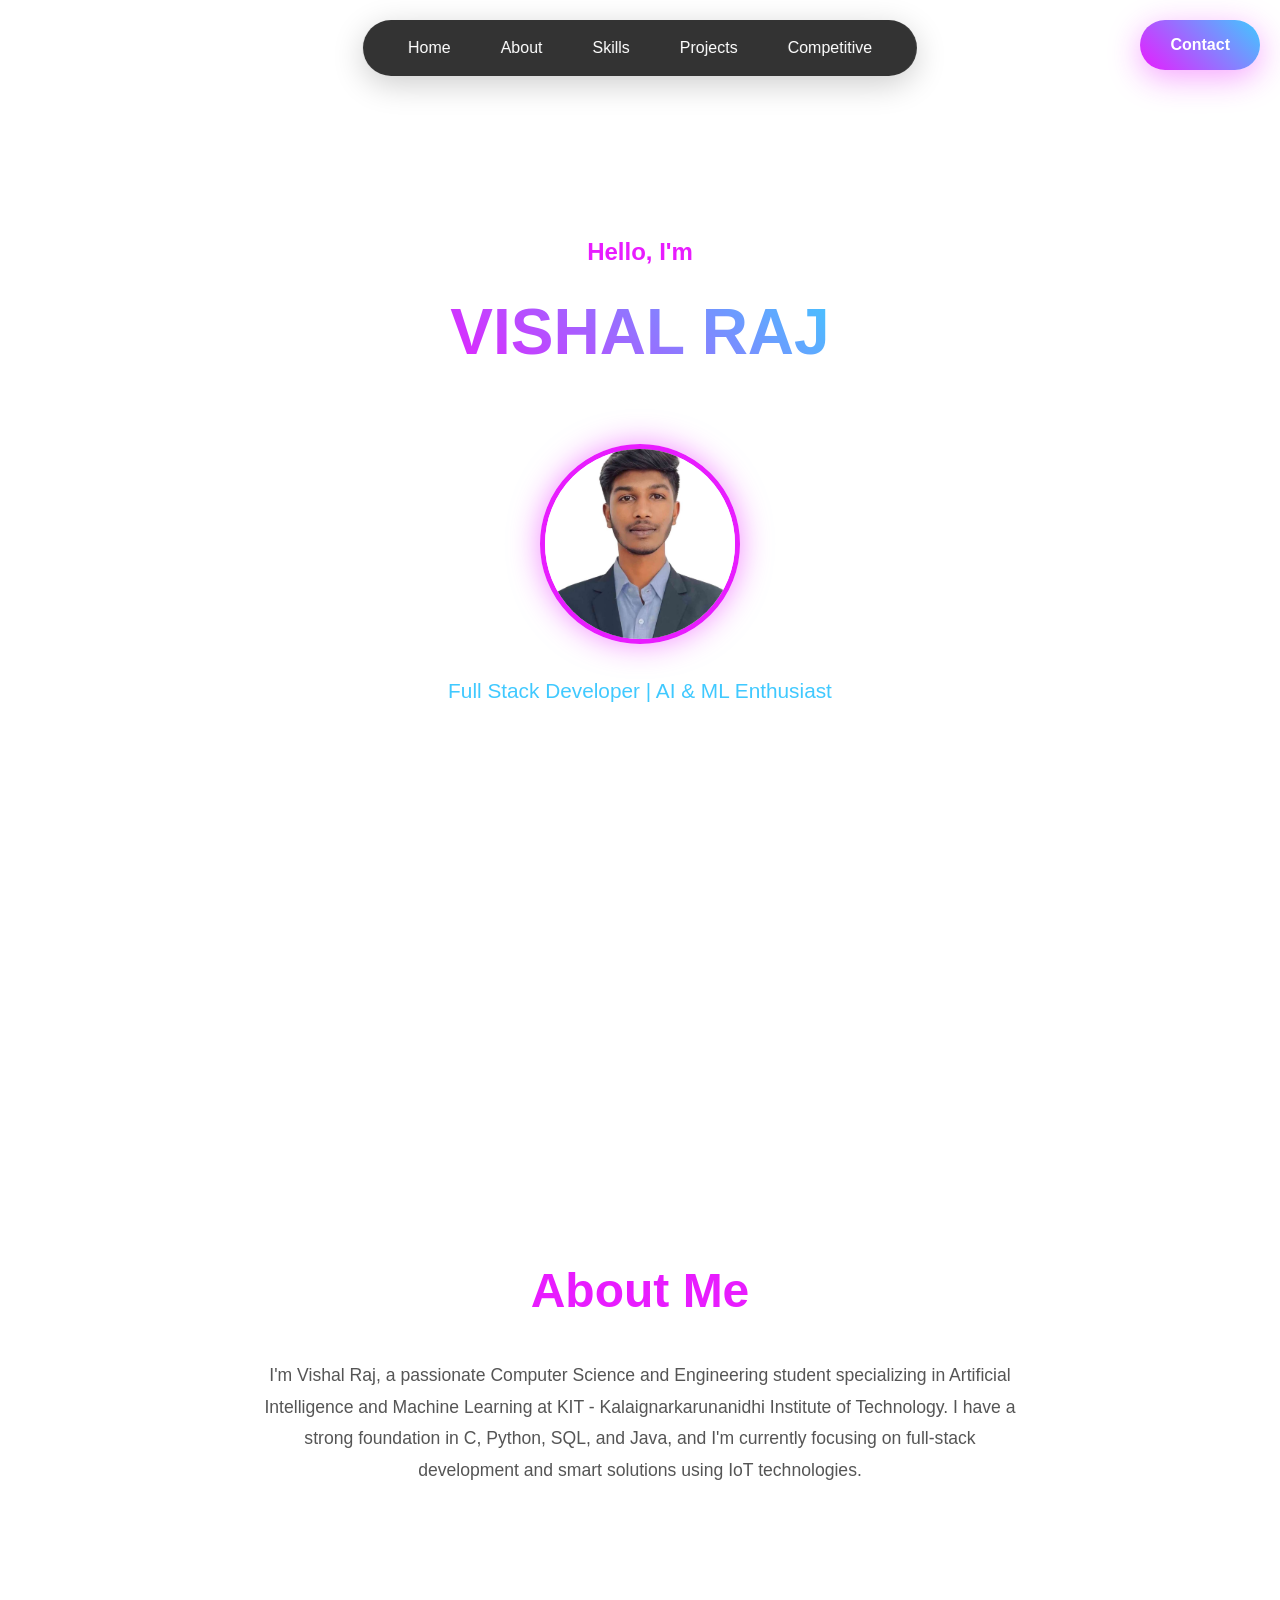
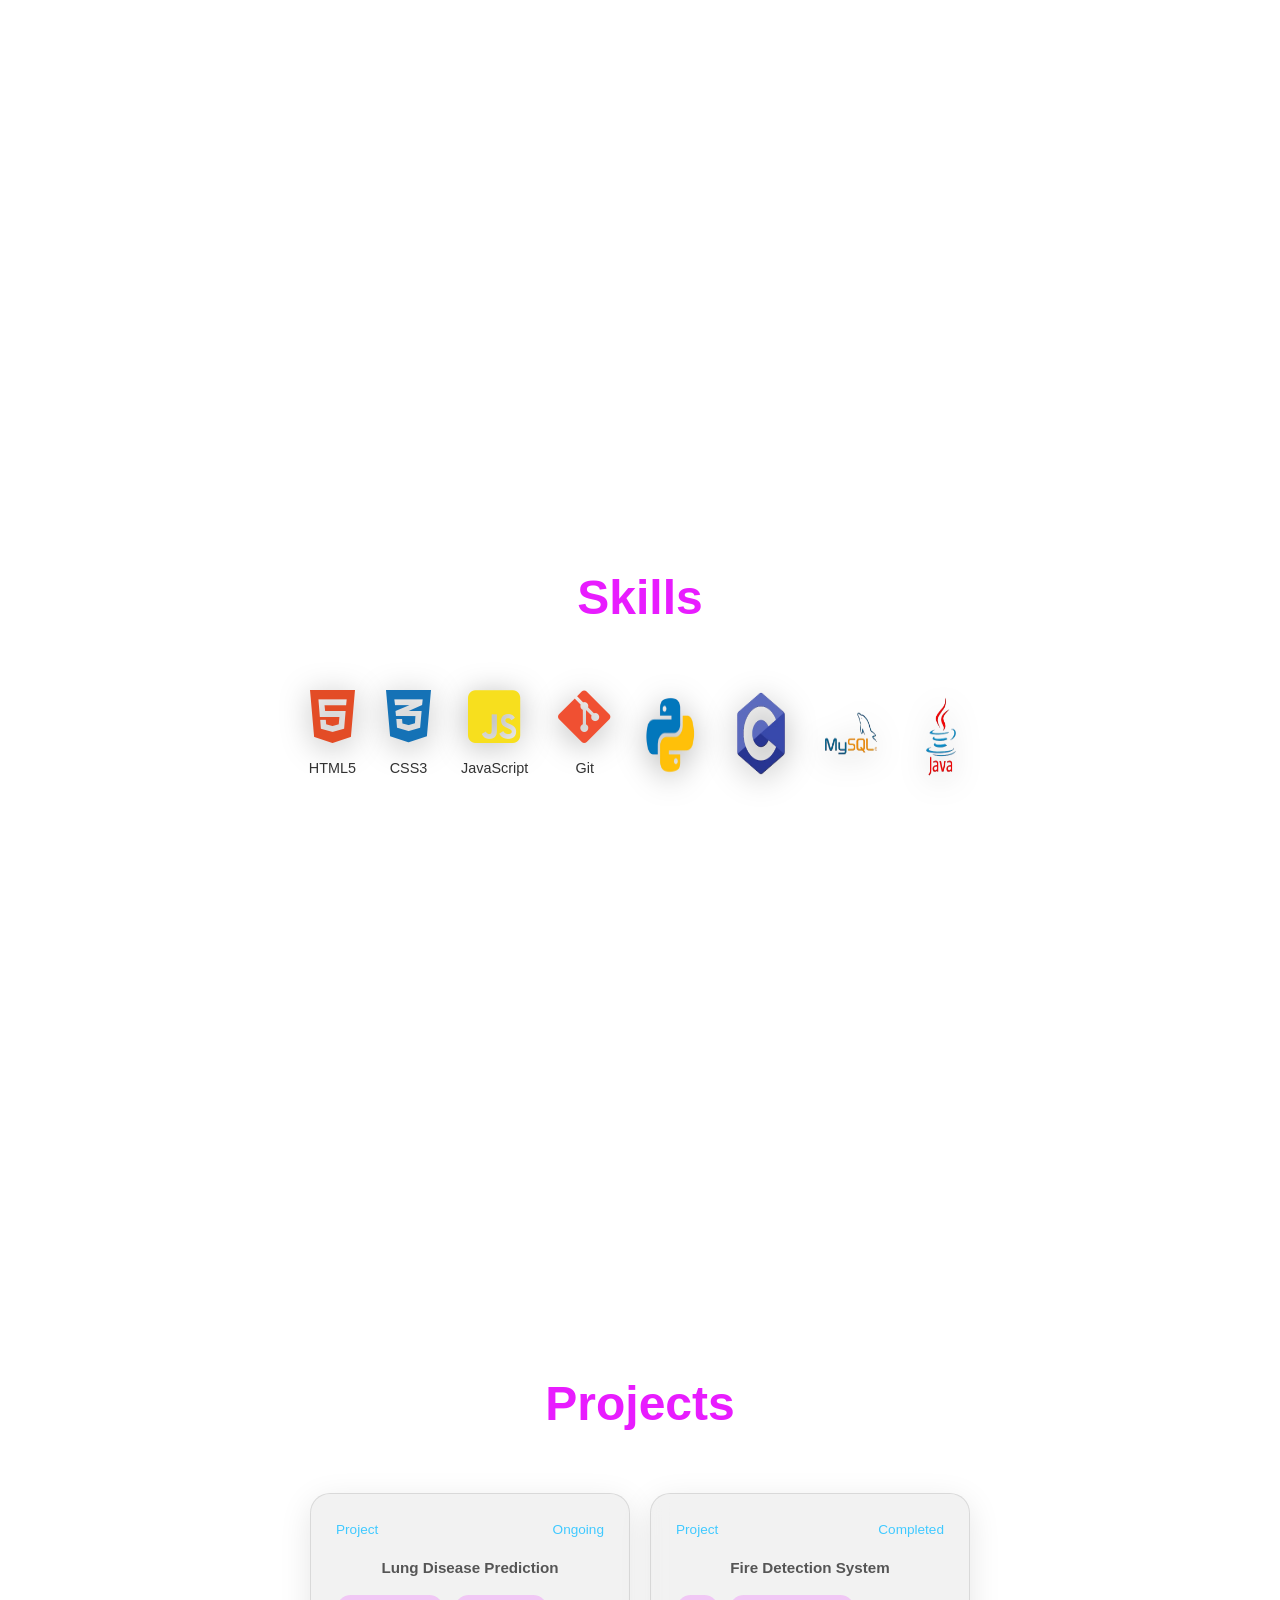
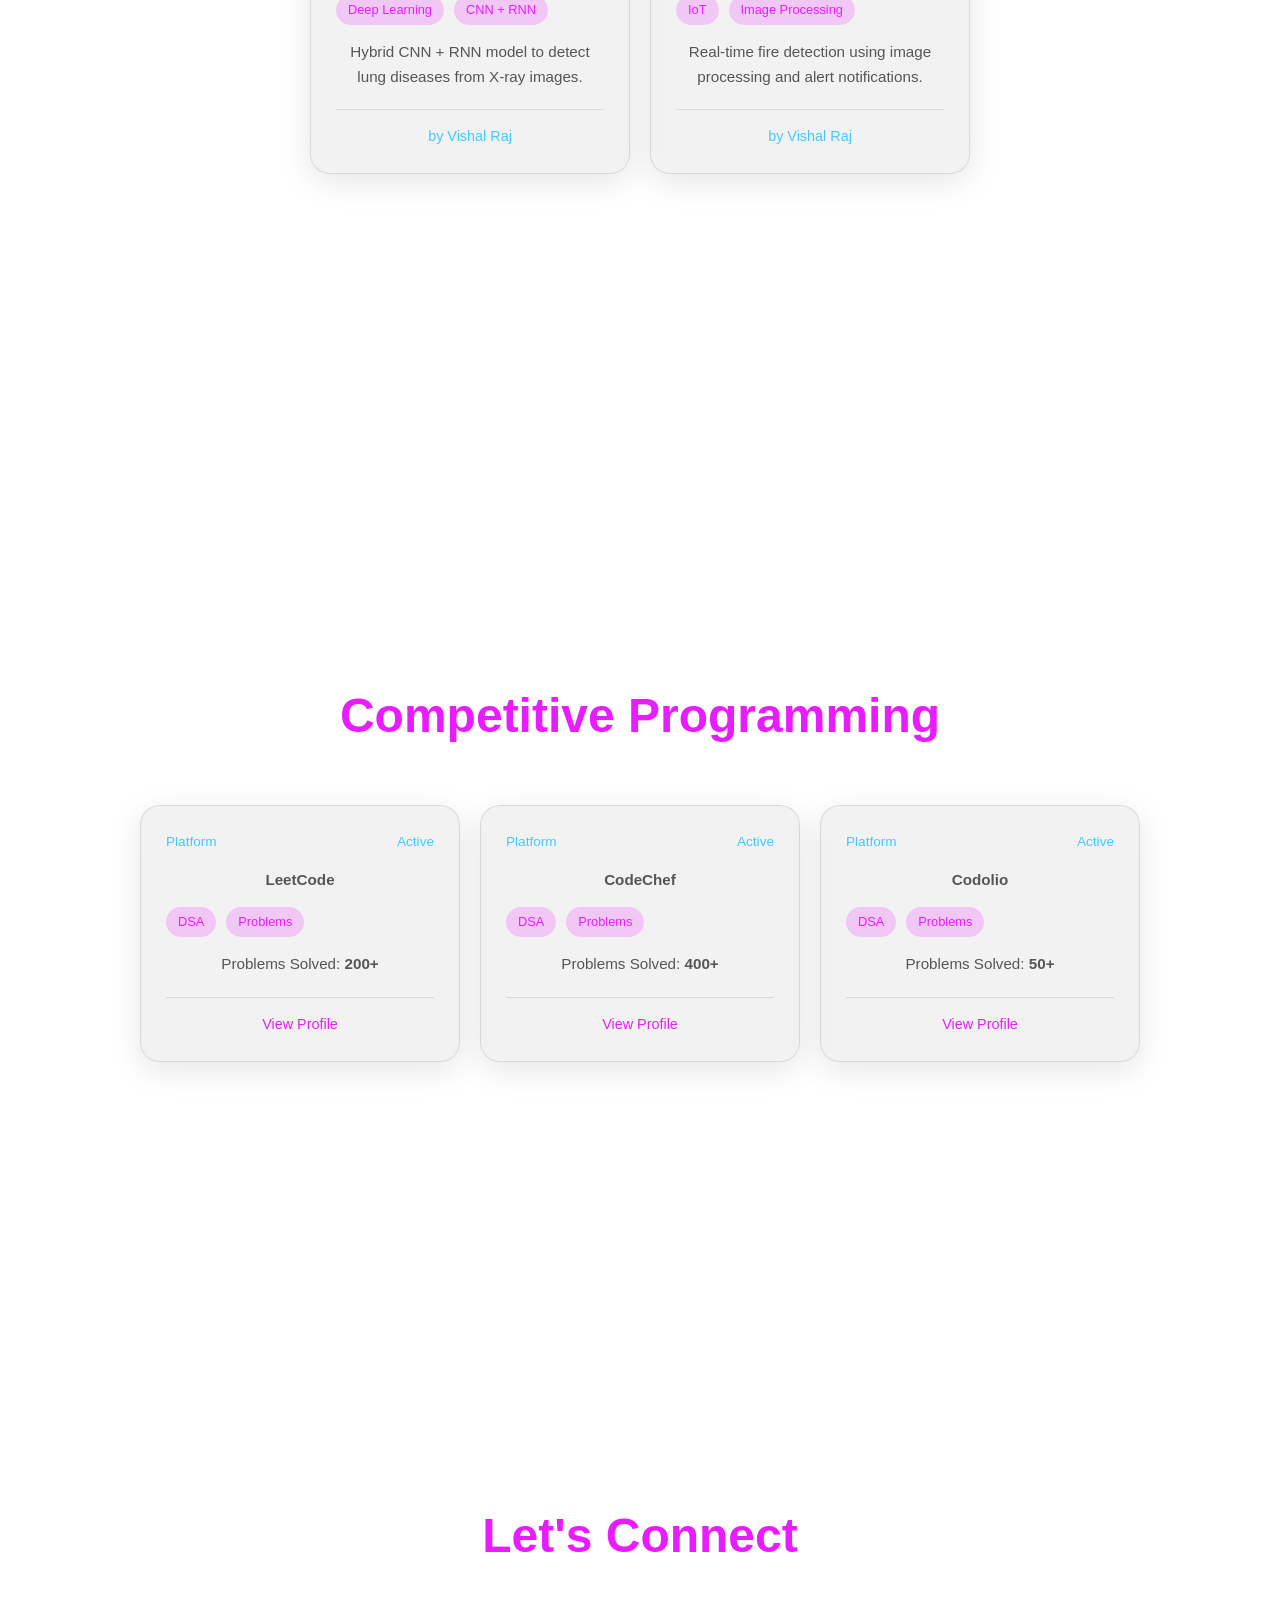
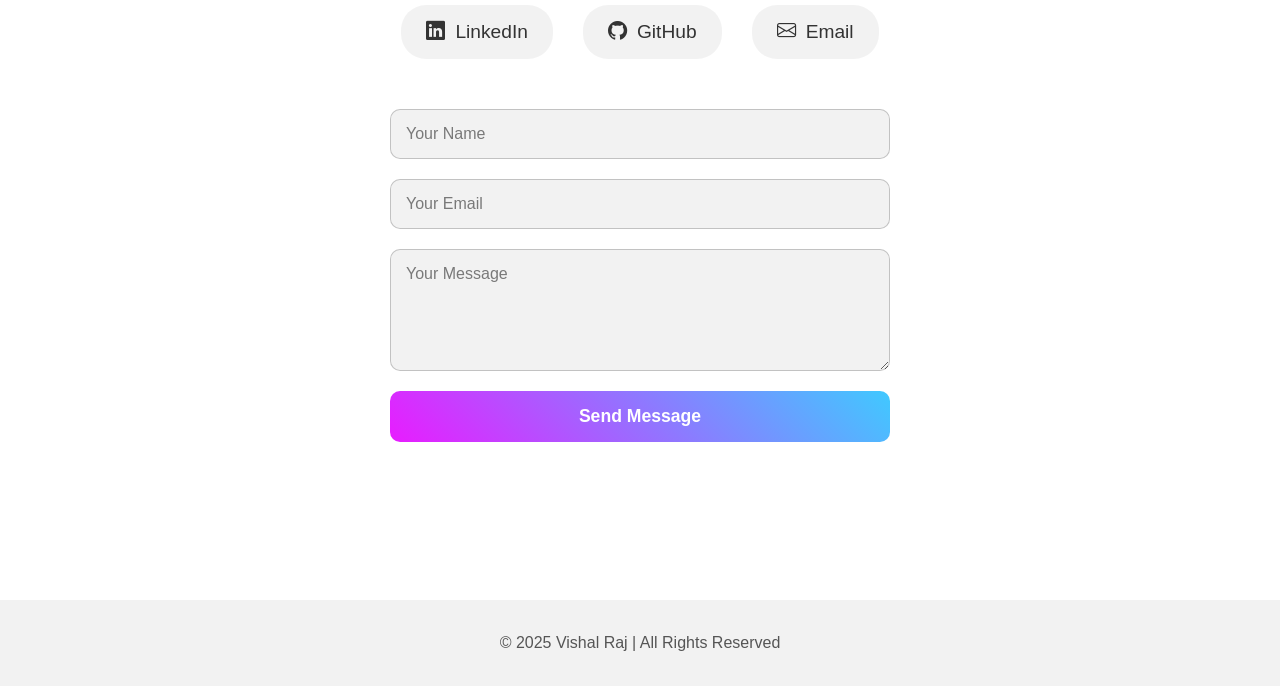
==== index.html @ c4a6c858 "Update portfolio with white background and modern skill icons" ====
<!DOCTYPE html>
<html lang="en">
<head>
  <meta charset="UTF-8">
  <meta name="viewport" content="width=device-width, initial-scale=1.0">
  <title>Vishal Raj Portfolio</title>
  <link rel="stylesheet" href="style.css">
  <link href="https://cdn.jsdelivr.net/npm/bootstrap-icons@1.10.5/font/bootstrap-icons.css" rel="stylesheet">
  <link href="https://cdnjs.cloudflare.com/ajax/libs/font-awesome/6.4.0/css/all.min.css" rel="stylesheet">
  
</head>
<body>

  <!-- Navbar -->
  <div class="nav-container">
    <div class="nav-card"><a href="#home">Home</a></div>
    <div class="nav-card"><a href="#about">About</a></div>
    <div class="nav-card"><a href="#skills">Skills</a></div>
    <div class="nav-card"><a href="#projects">Projects</a></div>
    <div class="nav-card"><a href="#competitive">Competitive</a></div>
  </div>

  <!-- Contact Button -->
  <div class="contact-nav">
    <a href="#contact">Contact</a>
  </div>




  <!-- Home Section -->
  <section id="home" class="section">
    <h3>Hello, I'm</h3>
    <h1>VISHAL RAJ</h1>
    <img src="./images/vishal.jpg" alt="Vishal Raj" class="profile-img">
    <p>Full Stack Developer | AI & ML Enthusiast</p>
  </section>

  <!-- About Section -->
  <section id="about" class="section">
    <h2>About Me</h2>
    <p>
      I'm Vishal Raj, a passionate Computer Science and Engineering student specializing in 
      Artificial Intelligence and Machine Learning at KIT - Kalaignarkarunanidhi Institute of Technology. 
      I have a strong foundation in C, Python, SQL, and Java, and I'm currently focusing on 
      full-stack development and smart solutions using IoT technologies.
    </p>
  </section>

  <!-- Skills Section -->
  <section id="skills" class="section">
    <h2>Skills</h2>
    <div class="skills">
      <div class="skill-item">
        <i class="fab fa-html5" style="color: #E34C26; font-size: 60px;"></i>
        <p>HTML5</p>
      </div>
      <div class="skill-item">
        <i class="fab fa-css3-alt" style="color: #1572B6; font-size: 60px;"></i>
        <p>CSS3</p>
      </div>
      <div class="skill-item">
        <i class="fab fa-js-square" style="color: #F7DF1E; font-size: 60px;"></i>
        <p>JavaScript</p>
      </div>
      <div class="skill-item">
        <i class="fab fa-git-alt" style="color: #F05032; font-size: 60px;"></i>
        <p>Git</p>
      </div>
      <img src="/images/py.PNG" alt="Python" width="60">
      <img src="/images/c.PNG" alt="C Programming" width="60">
      <img src="/images/sql.PNG" alt="SQL" width="60">
      <img src="/images/java.PNG" alt="Java" width="60">
    </div>
  </section>

  <!-- Projects Section -->
  <section id="projects" class="section">
  <h2>Projects</h2>
  
  <div class="project-cards" style="display: flex; gap: 20px; flex-wrap: wrap;">
    
    <!-- Project 1 -->
    <div class="card">
      <div class="main-content">
        <div class="header">
          <span>Project</span>
          <span>Ongoing</span>
        </div>
        <p class="heading">Lung Disease Prediction</p>
        <div class="categories">
          <span>Deep Learning</span>
          <span>CNN + RNN</span>
        </div>
        <p>Hybrid CNN + RNN model to detect lung diseases from X-ray images.</p>
      </div>
      <div class="footer">
        by Vishal Raj
      </div>
    </div>

    <!-- Project 2 -->
    <div class="card">
      <div class="main-content">
        <div class="header">
          <span>Project</span>
          <span>Completed</span>
        </div>
        <p class="heading">Fire Detection System</p>
        <div class="categories">
          <span>IoT</span>
          <span>Image Processing</span>
        </div>
        <p>Real-time fire detection using image processing and alert notifications.</p>
      </div>
      <div class="footer">
        by Vishal Raj
      </div>
    </div>

  </div>
</section>


  <!-- Competitive Section -->
  <section id="competitive" class="section">
  <h2>Competitive Programming</h2>

  <div class="competitive-grid" style="display: flex; gap: 20px; flex-wrap: wrap;">

    <!-- LeetCode -->
    <div class="card">
      <div class="main-content">
        <div class="header">
          <span>Platform</span>
          <span>Active</span>
        </div>
        <p class="heading">LeetCode</p>
        <div class="categories">
          <span>DSA</span>
          <span>Problems</span>
        </div>
        <p>Problems Solved: <strong>200+</strong></p>
      </div>
      <div class="footer">
        <a href="https://leetcode.com/u/Vishalraj_60/" target="_blank" style="color: #e81cff; text-decoration: none;">View Profile</a>
      </div>
    </div>

    <!-- CodeChef -->
    <div class="card">
      <div class="main-content">
        <div class="header">
          <span>Platform</span>
          <span>Active</span>
        </div>
        <p class="heading">CodeChef</p>
        <div class="categories">
          <span>DSA</span>
          <span>Problems</span>
        </div>
        <p>Problems Solved: <strong>400+</strong></p>
      </div>
      <div class="footer">
        <a href="https://www.codechef.com/users/VishalRaj_60" target="_blank" style="color: #e81cff; text-decoration: none;">View Profile</a>
      </div>
    </div>

    <!-- Codolio -->
    <div class="card">
      <div class="main-content">
        <div class="header">
          <span>Platform</span>
          <span>Active</span>
        </div>
        <p class="heading">Codolio</p>
        <div class="categories">
          <span>DSA</span>
          <span>Problems</span>
        </div>
        <p>Problems Solved: <strong>50+</strong></p>
      </div>
      <div class="footer">
        <a href="https://codolio.com/profile/kit_am60" target="_blank" style="color: #e81cff; text-decoration: none;">View Profile</a>
      </div>
    </div>

  </div>
</section>


  <!-- Contact Section -->
  <section id="contact" class="section" style="align-content: center;"> 
    <h2>Let's Connect</h2>
    <div class="contact-links">
      <a href="https://www.linkedin.com/in/vishalraj46/" target="_blank"><i class="bi bi-linkedin"></i> LinkedIn</a>
      <a href="#" target="_blank"><i class="bi bi-github"></i> GitHub</a>
      <a href="#" target="_blank"><i class="bi bi-envelope"></i> Email</a>
    </div>

    <form class="contact-form">
      <input type="text" placeholder="Your Name" required>
      <input type="email" placeholder="Your Email" required>
      <textarea placeholder="Your Message" rows="5" required></textarea>
      <button type="submit">Send Message</button>
    </form>
  </section>

  <!-- Footer -->
  <footer>
    <p>&copy; 2025 Vishal Raj | All Rights Reserved</p>
  </footer>

  <!-- Back to Top Button -->
  <button class="button" id="backToTop">
    <svg class="svgIcon" viewBox="0 0 384 512">
      <path
        d="M214.6 41.4c-12.5-12.5-32.8-12.5-45.3 0l-160 
        160c-12.5 12.5-12.5 32.8 0 45.3s32.8 12.5 
        45.3 0L160 141.2V448c0 17.7 14.3 32 
        32 32s32-14.3 32-32V141.2L329.4 
        246.6c12.5 12.5 32.8 12.5 45.3 
        0s12.5-32.8 0-45.3l-160-160z">
      </path>
    </svg>
  </button>

  <!-- Scroll Script -->
  <script>
    const button = document.getElementById('backToTop');

    window.addEventListener('scroll', () => {
      if (window.scrollY > 300) {
        button.style.display = 'flex';
      } else {
        button.style.display = 'none';
      }
    });

    button.addEventListener('click', () => {
      window.scrollTo({ top: 0, behavior: 'smooth' });
    });
  </script>

</body>
</html>
---- style.css ----
/* Reset and Base Styles */
* {
  margin: 0;
  padding: 0;
  box-sizing: border-box;
}

body {
  font-family: 'Segoe UI', Tahoma, Geneva, Verdana, sans-serif;
  background: #ffffff;
  color: #333333;
  line-height: 1.6;
  overflow-x: hidden;
}

/* Navbar Styles */
.nav-container {
  position: fixed;
  top: 20px;
  left: 50%;
  transform: translateX(-50%);
  display: flex;
  gap: 10px;
  background: rgba(0, 0, 0, 0.8);
  backdrop-filter: blur(10px);
  padding: 15px 25px;
  border-radius: 50px;
  z-index: 1000;
  box-shadow: 0 8px 32px rgba(0, 0, 0, 0.2);
}

.nav-card a {
  color: #fff;
  text-decoration: none;
  padding: 10px 20px;
  border-radius: 25px;
  transition: all 0.3s ease;
  font-weight: 500;
}

.nav-card a:hover {
  background: rgba(255, 255, 255, 0.2);
  transform: translateY(-2px);
}

/* Contact Navigation Button */
.contact-nav {
  position: fixed;
  top: 20px;
  right: 20px;
  z-index: 1000;
}

.contact-nav a {
  display: inline-block;
  padding: 12px 30px;
  background: linear-gradient(45deg, #e81cff, #40c9ff);
  color: #fff;
  text-decoration: none;
  border-radius: 50px;
  font-weight: 600;
  box-shadow: 0 8px 32px rgba(232, 28, 255, 0.4);
  transition: all 0.3s ease;
}

.contact-nav a:hover {
  transform: translateY(-3px) scale(1.05);
  box-shadow: 0 12px 40px rgba(232, 28, 255, 0.6);
}

/* Section Styles */
.section {
  min-height: 100vh;
  padding: 120px 20px 80px;
  display: flex;
  flex-direction: column;
  justify-content: center;
  align-items: center;
  text-align: center;
}

/* Home Section */
#home h3 {
  font-size: 1.5rem;
  color: #e81cff;
  margin-bottom: 10px;
  animation: fadeInDown 1s ease;
}

#home h1 {
  font-size: 4rem;
  font-weight: 700;
  margin-bottom: 30px;
  background: linear-gradient(45deg, #e81cff, #40c9ff);
  -webkit-background-clip: text;
  -webkit-text-fill-color: transparent;
  background-clip: text;
  animation: fadeInDown 1.2s ease;
}

.profile-img {
  width: 200px;
  height: 200px;
  border-radius: 50%;
  object-fit: cover;
  margin: 30px 0;
  border: 5px solid #e81cff;
  box-shadow: 0 0 30px rgba(232, 28, 255, 0.5);
  animation: fadeIn 1.5s ease;
}

#home p {
  font-size: 1.3rem;
  color: #40c9ff;
  animation: fadeInUp 1.8s ease;
}

/* About Section */
#about {
  max-width: 800px;
  width: 100%;
  display: flex;
  flex-direction: column;
  align-items: center;
  justify-content: center;
  margin: 0 auto;
  text-align: center;
}

#about h2 {
  font-size: 3rem;
  margin-bottom: 30px;
  color: #e81cff;
  text-align: center;
}

#about p {
  font-size: 1.1rem;
  line-height: 1.8;
  color: #555555;
  text-align: center;
}

/* Skills Section */
#skills h2 {
  font-size: 3rem;
  margin-bottom: 50px;
  color: #e81cff;
}

.skills {
  display: flex;
  gap: 30px;
  flex-wrap: wrap;
  justify-content: center;
}

.skill-item {
  display: flex;
  flex-direction: column;
  align-items: center;
  gap: 10px;
  transition: transform 0.3s ease;
  cursor: pointer;
}

.skill-item:hover {
  transform: translateY(-10px) scale(1.1);
}

.skill-item i {
  filter: drop-shadow(0 5px 15px rgba(0, 0, 0, 0.3));
  transition: all 0.3s ease;
}

.skill-item:hover i {
  filter: drop-shadow(0 10px 25px rgba(232, 28, 255, 0.5));
}

.skill-item p {
  color: #333333;
  font-size: 0.9rem;
  font-weight: 500;
  margin: 0;
}

.skills img {
  transition: transform 0.3s ease;
  filter: drop-shadow(0 5px 15px rgba(0, 0, 0, 0.3));
  cursor: pointer;
}

.skills img:hover {
  transform: translateY(-10px) scale(1.1);
}

/* Projects and Competitive Sections */
#projects h2,
#competitive h2 {
  font-size: 3rem;
  margin-bottom: 50px;
  color: #e81cff;
}

.project-cards,
.competitive-grid {
  display: flex;
  gap: 30px;
  flex-wrap: wrap;
  justify-content: center;
  max-width: 1200px;
}

/* Card Styles */
.card {
  width: 320px;
  background: rgba(0, 0, 0, 0.05);
  backdrop-filter: blur(10px);
  border-radius: 20px;
  padding: 25px;
  border: 1px solid rgba(0, 0, 0, 0.1);
  transition: all 0.3s ease;
  box-shadow: 0 8px 32px rgba(0, 0, 0, 0.1);
}

.card:hover {
  transform: translateY(-10px);
  box-shadow: 0 15px 50px rgba(232, 28, 255, 0.3);
  border-color: #e81cff;
}

.card .header {
  display: flex;
  justify-content: space-between;
  margin-bottom: 15px;
  font-size: 0.85rem;
  color: #40c9ff;
}

.card .heading {
  font-size: 1.5rem;
  font-weight: 700;
  margin-bottom: 15px;
  color: #fff;
}

.card .categories {
  display: flex;
  gap: 10px;
  margin-bottom: 15px;
  flex-wrap: wrap;
}

.card .categories span {
  background: rgba(232, 28, 255, 0.2);
  padding: 5px 12px;
  border-radius: 15px;
  font-size: 0.8rem;
  color: #e81cff;
}

.card .main-content p {
  color: #555555;
  font-size: 0.95rem;
  line-height: 1.6;
}

.card .footer {
  margin-top: 20px;
  padding-top: 15px;
  border-top: 1px solid rgba(0, 0, 0, 0.1);
  color: #40c9ff;
  font-size: 0.9rem;
}

/* Contact Section */
#contact h2 {
  font-size: 3rem;
  margin-bottom: 30px;
  color: #e81cff;
}

.contact-links {
  display: flex;
  gap: 30px;
  margin-bottom: 50px;
  flex-wrap: wrap;
  justify-content: center;
}

.contact-links a {
  color: #333333;
  text-decoration: none;
  font-size: 1.2rem;
  display: flex;
  align-items: center;
  gap: 10px;
  padding: 12px 25px;
  background: rgba(0, 0, 0, 0.05);
  border-radius: 25px;
  transition: all 0.3s ease;
}

.contact-links a:hover {
  background: #e81cff;
  transform: translateY(-5px);
  box-shadow: 0 10px 25px rgba(232, 28, 255, 0.4);
}

/* Contact Form */
.contact-form {
  width: 100%;
  max-width: 500px;
  display: flex;
  flex-direction: column;
  gap: 20px;
}

.contact-form input,
.contact-form textarea {
  padding: 15px;
  background: rgba(0, 0, 0, 0.05);
  border: 1px solid rgba(0, 0, 0, 0.2);
  border-radius: 10px;
  color: #333333;
  font-size: 1rem;
  outline: none;
  transition: all 0.3s ease;
  font-family: inherit;
}

.contact-form input::placeholder,
.contact-form textarea::placeholder {
  color: rgba(0, 0, 0, 0.5);
}

.contact-form input:focus,
.contact-form textarea:focus {
  border-color: #e81cff;
  box-shadow: 0 0 15px rgba(232, 28, 255, 0.3);
}

.contact-form button {
  padding: 15px;
  background: linear-gradient(45deg, #e81cff, #40c9ff);
  border: none;
  border-radius: 10px;
  color: #fff;
  font-size: 1.1rem;
  font-weight: 600;
  cursor: pointer;
  transition: all 0.3s ease;
}

.contact-form button:hover {
  transform: scale(1.05);
  box-shadow: 0 10px 30px rgba(232, 28, 255, 0.5);
}

/* Footer */
footer {
  padding: 30px;
  text-align: center;
  background: rgba(0, 0, 0, 0.05);
  color: #555555;
}

/* Back to Top Button */
.button {
  position: fixed;
  bottom: 30px;
  right: 30px;
  width: 60px;
  height: 60px;
  background: linear-gradient(45deg, #e81cff, #40c9ff);
  border: none;
  border-radius: 50%;
  cursor: pointer;
  display: none;
  align-items: center;
  justify-content: center;
  z-index: 999;
  transition: all 0.3s ease;
  box-shadow: 0 5px 20px rgba(232, 28, 255, 0.4);
}

.button:hover {
  transform: translateY(-5px) scale(1.1);
  box-shadow: 0 10px 30px rgba(232, 28, 255, 0.6);
}

.svgIcon {
  width: 30px;
  height: 30px;
  fill: #fff;
}

/* Animations */
@keyframes fadeIn {
  from {
    opacity: 0;
  }
  to {
    opacity: 1;
  }
}

@keyframes fadeInDown {
  from {
    opacity: 0;
    transform: translateY(-20px);
  }
  to {
    opacity: 1;
    transform: translateY(0);
  }
}

@keyframes fadeInUp {
  from {
    opacity: 0;
    transform: translateY(20px);
  }
  to {
    opacity: 1;
    transform: translateY(0);
  }
}

/* Responsive Design */
@media (max-width: 768px) {
  #home h1 {
    font-size: 2.5rem;
  }

  #home h3 {
    font-size: 1.2rem;
  }

  #home p {
    font-size: 1rem;
  }

  .profile-img {
    width: 150px;
    height: 150px;
  }

  #about h2,
  #skills h2,
  #projects h2,
  #competitive h2,
  #contact h2 {
    font-size: 2rem;
  }

  .nav-container {
    flex-wrap: wrap;
    padding: 10px 15px;
    top: 10px;
  }

  .nav-card a {
    padding: 8px 15px;
    font-size: 0.85rem;
  }

  .contact-links {
    flex-direction: column;
    gap: 15px;
  }

  .card {
    width: 100%;
    max-width: 350px;
  }

  .section {
    padding: 100px 15px 60px;
  }
}

@media (max-width: 480px) {
  #home h1 {
    font-size: 2rem;
  }

  .nav-card a {
    padding: 6px 12px;
    font-size: 0.75rem;
  }

  .contact-links a {
    font-size: 1rem;
  }
}
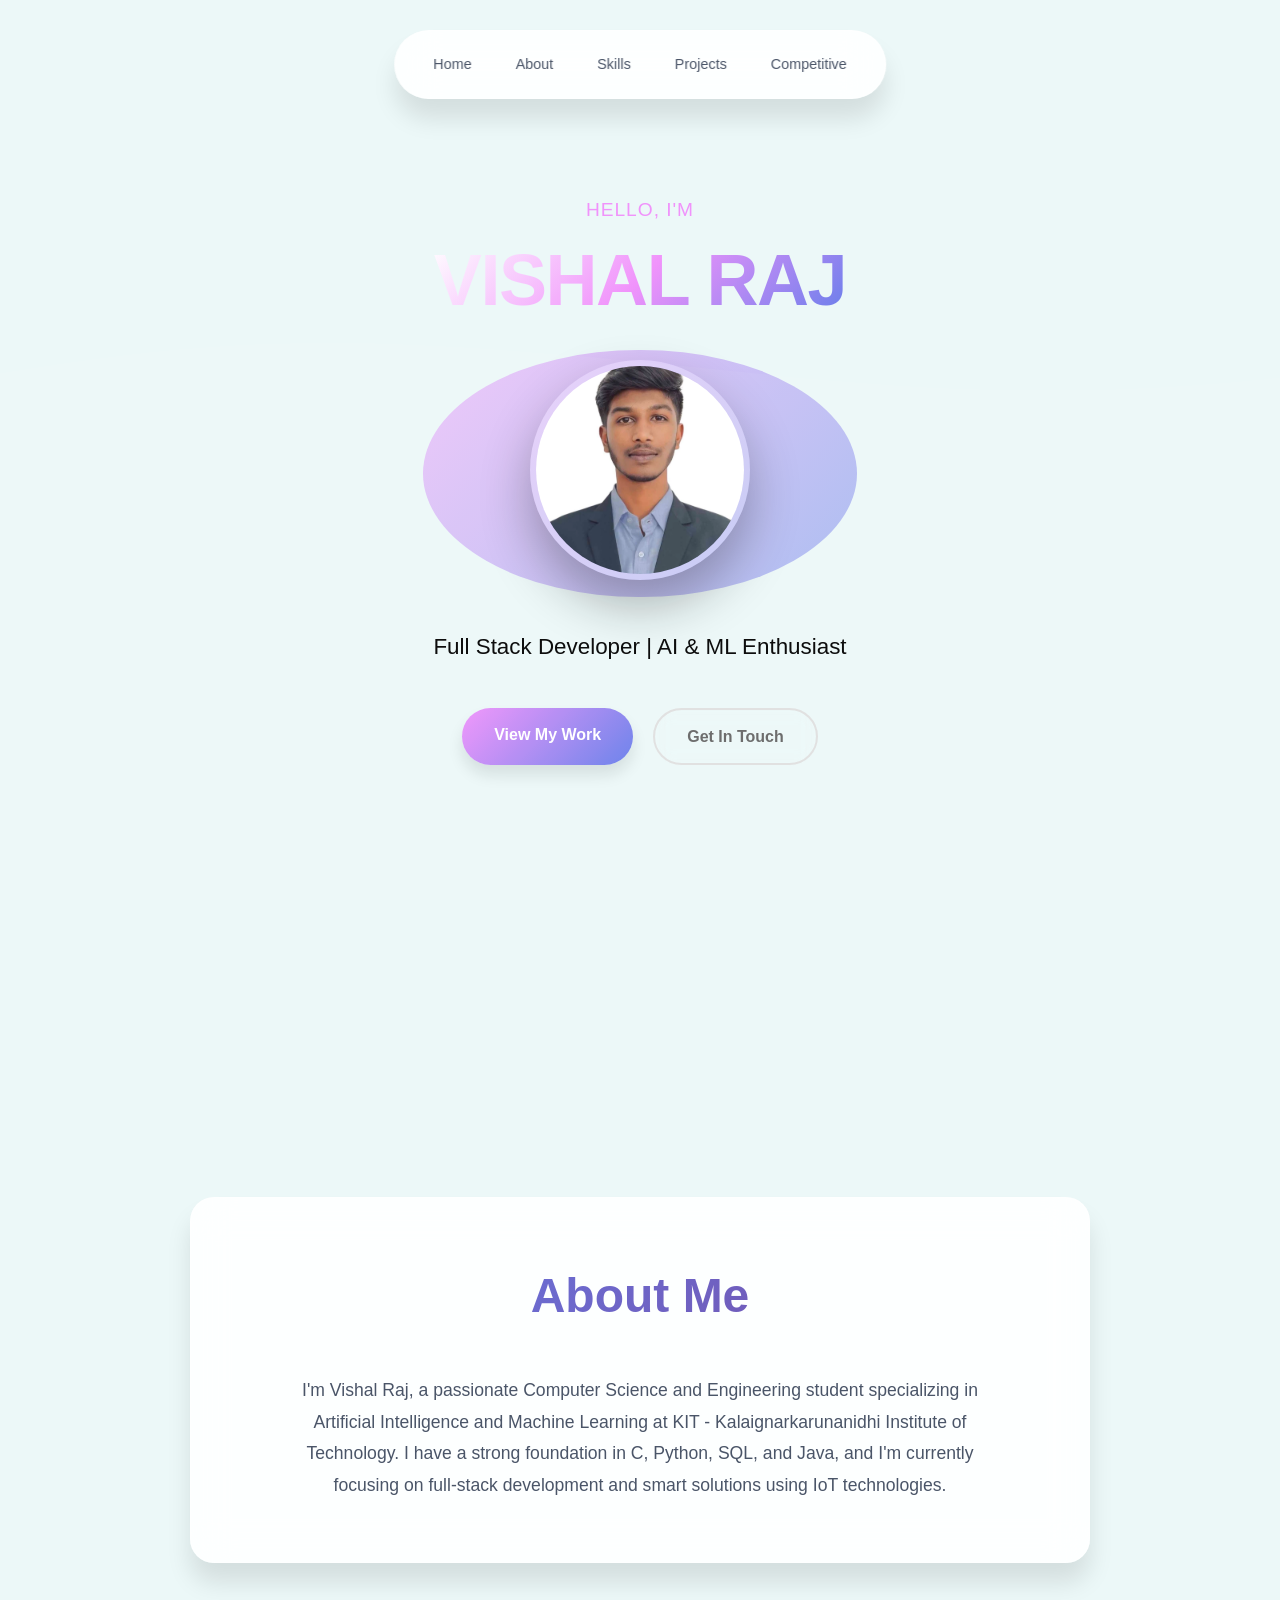
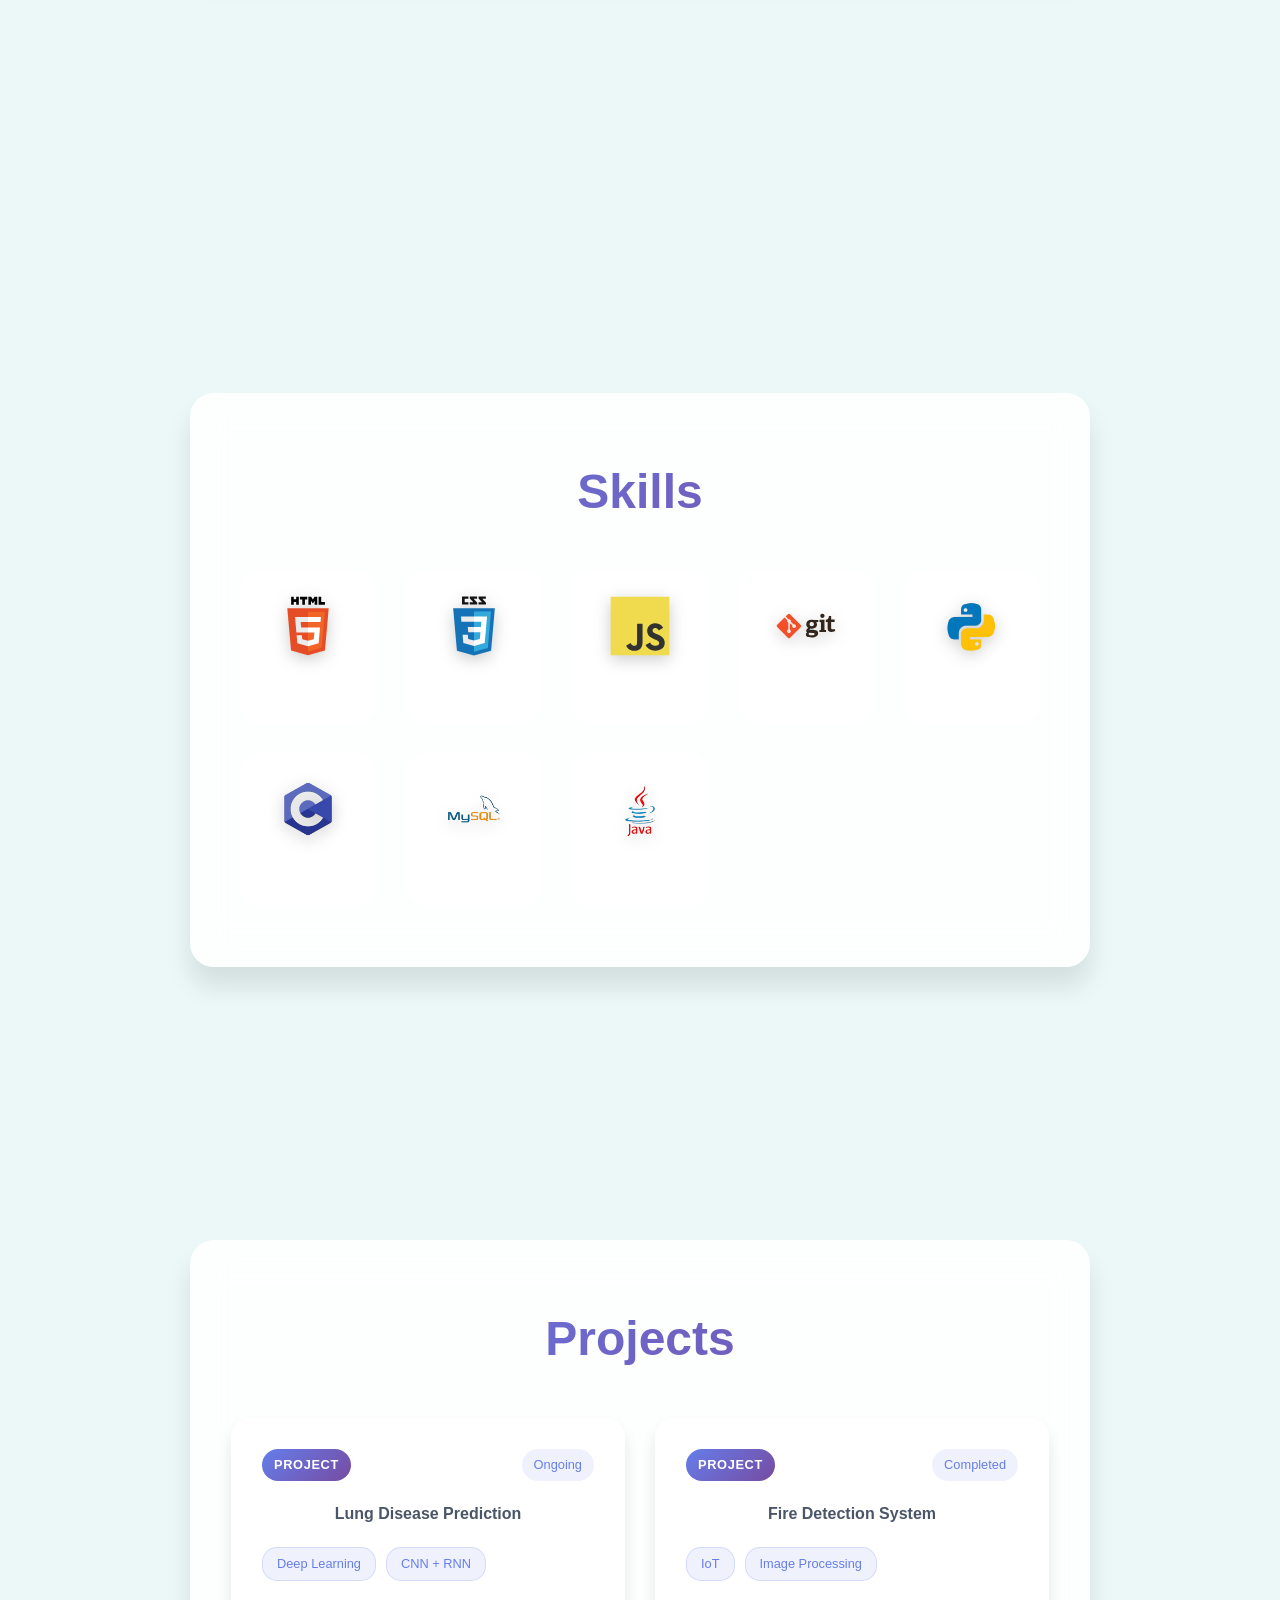
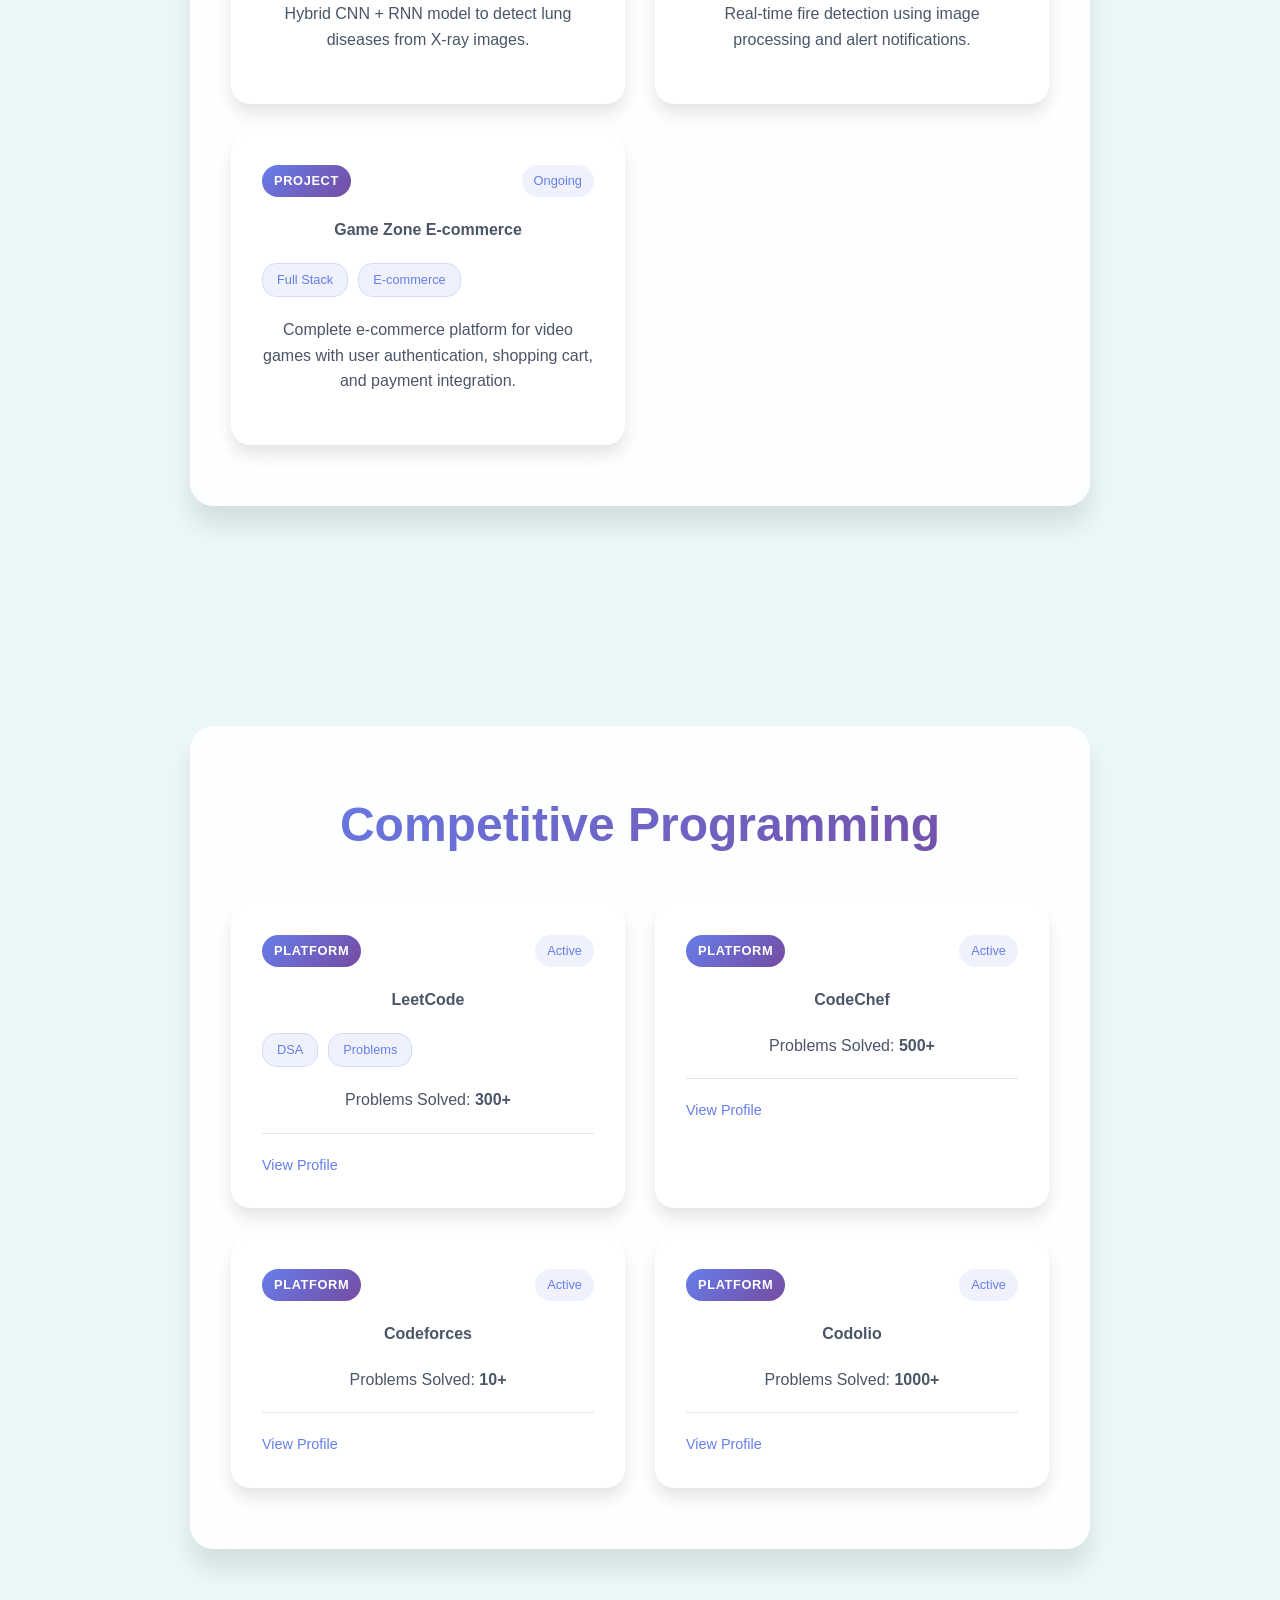
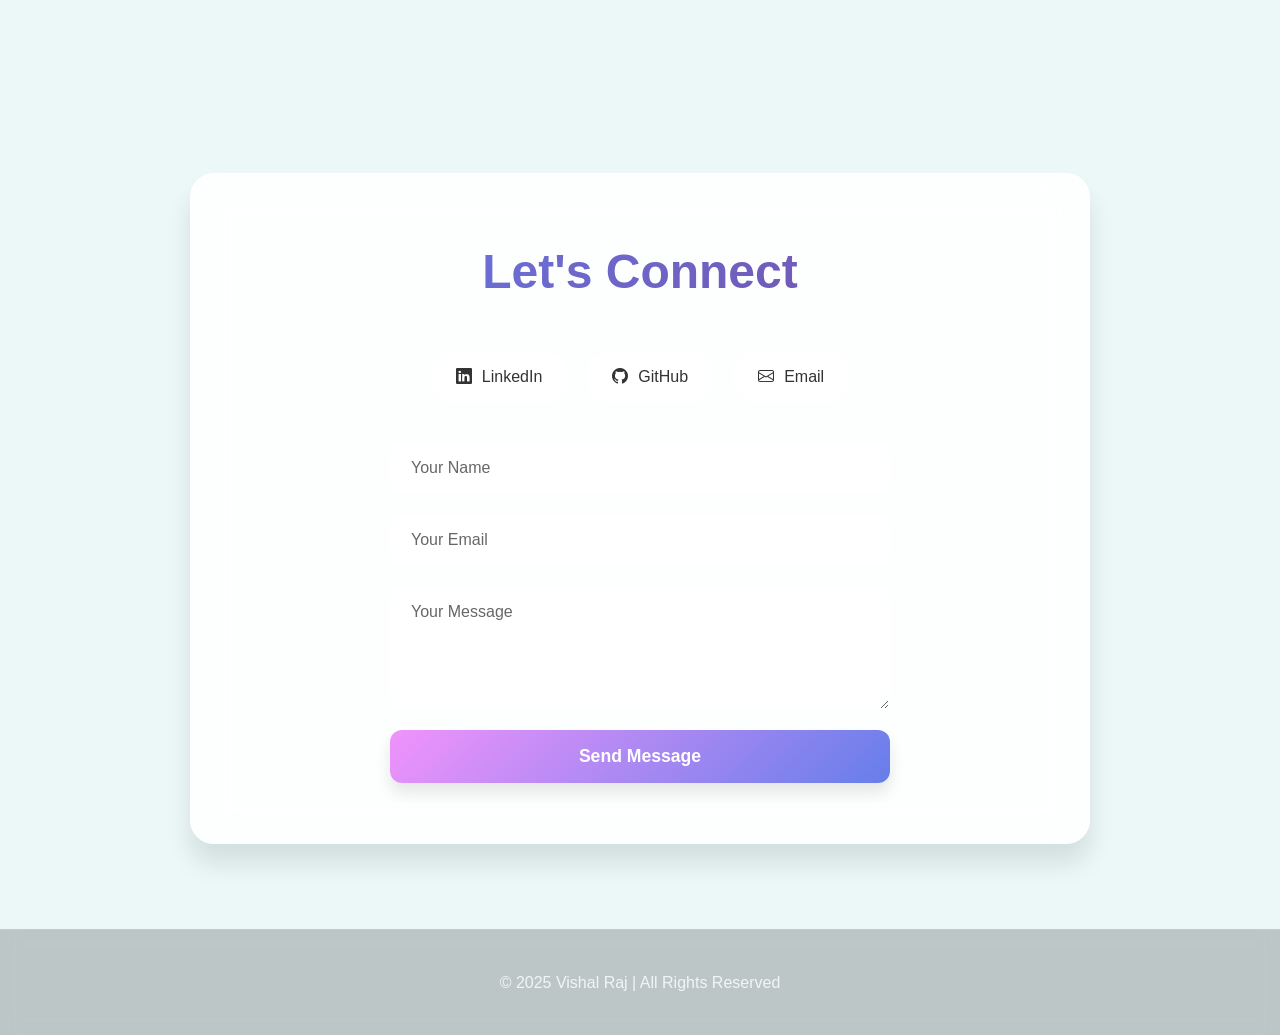
==== commit fd04a124: "updated images folder" ====
--- a/index.html
+++ b/index.html
@@ -8,6 +8,21 @@
   <link href="https://cdn.jsdelivr.net/npm/bootstrap-icons@1.10.5/font/bootstrap-icons.css" rel="stylesheet">
   <link href="https://cdnjs.cloudflare.com/ajax/libs/font-awesome/6.4.0/css/all.min.css" rel="stylesheet">
   
+  <script>
+    // Ensure page loads at top
+    if ('scrollRestoration' in history) {
+      history.scrollRestoration = 'manual';
+    }
+    window.addEventListener('beforeunload', function() {
+      window.scrollTo(0, 0);
+    });
+    // Additional fallback
+    window.addEventListener('load', function() {
+      setTimeout(function() {
+        window.scrollTo(0, 0);
+      }, 0);
+    });
+  </script>
 </head>
 <body>
 
@@ -20,190 +35,236 @@
     <div class="nav-card"><a href="#competitive">Competitive</a></div>
   </div>
 
-  <!-- Contact Button -->
-  <div class="contact-nav">
-    <a href="#contact">Contact</a>
-  </div>
-
 
 
 
   <!-- Home Section -->
   <section id="home" class="section">
-    <h3>Hello, I'm</h3>
-    <h1>VISHAL RAJ</h1>
-    <img src="./images/vishal.jpg" alt="Vishal Raj" class="profile-img">
-    <p>Full Stack Developer | AI & ML Enthusiast</p>
+    <div class="hero-content">
+      <h3>Hello, I'm</h3>
+      <h1>VISHAL RAJ</h1>
+      <div class="hero-image-container">
+        <img src="./images/vishal.jpg" alt="Vishal Raj" class="profile-img">
+      </div>
+      <p>Full Stack Developer | AI & ML Enthusiast</p>
+      <div class="hero-buttons">
+        <a href="#projects" class="btn-primary">View My Work</a>
+        <a href="#contact" class="btn-secondary">Get In Touch</a>
+      </div>
+    </div>
   </section>
 
   <!-- About Section -->
   <section id="about" class="section">
-    <h2>About Me</h2>
-    <p>
-      I'm Vishal Raj, a passionate Computer Science and Engineering student specializing in 
-      Artificial Intelligence and Machine Learning at KIT - Kalaignarkarunanidhi Institute of Technology. 
-      I have a strong foundation in C, Python, SQL, and Java, and I'm currently focusing on 
-      full-stack development and smart solutions using IoT technologies.
-    </p>
+    <div class="section-card">
+      <h2>About Me</h2>
+      <p>
+        I'm Vishal Raj, a passionate Computer Science and Engineering student specializing in 
+        Artificial Intelligence and Machine Learning at KIT - Kalaignarkarunanidhi Institute of Technology. 
+        I have a strong foundation in C, Python, SQL, and Java, and I'm currently focusing on 
+        full-stack development and smart solutions using IoT technologies.
+      </p>
+    </div>
   </section>
 
   <!-- Skills Section -->
   <section id="skills" class="section">
-    <h2>Skills</h2>
-    <div class="skills">
-      <div class="skill-item">
-        <i class="fab fa-html5" style="color: #E34C26; font-size: 60px;"></i>
-        <p>HTML5</p>
-      </div>
-      <div class="skill-item">
-        <i class="fab fa-css3-alt" style="color: #1572B6; font-size: 60px;"></i>
-        <p>CSS3</p>
-      </div>
-      <div class="skill-item">
-        <i class="fab fa-js-square" style="color: #F7DF1E; font-size: 60px;"></i>
-        <p>JavaScript</p>
-      </div>
-      <div class="skill-item">
-        <i class="fab fa-git-alt" style="color: #F05032; font-size: 60px;"></i>
-        <p>Git</p>
-      </div>
-      <img src="/images/py.PNG" alt="Python" width="60">
-      <img src="/images/c.PNG" alt="C Programming" width="60">
-      <img src="/images/sql.PNG" alt="SQL" width="60">
-      <img src="/images/java.PNG" alt="Java" width="60">
+    <div class="section-card">
+      <h2>Skills</h2>
+      <div class="skills">
+        <div class="skill-item">
+          <img src="./images/html5.svg" alt="HTML5">
+          <p>HTML5</p>
+        </div>
+        <div class="skill-item">
+          <img src="./images/css3.svg" alt="CSS3">
+          <p>CSS3</p>
+        </div>
+        <div class="skill-item">
+          <img src="./images/javascript.svg" alt="JavaScript">
+          <p>JavaScript</p>
+        </div>
+        <div class="skill-item">
+          <img src="./images/git.svg" alt="Git">
+          <p>Git</p>
+        </div>
+        <div class="skill-item">
+          <img src="./images/py.PNG" alt="Python">
+          <p>Python</p>
+        </div>
+        <div class="skill-item">
+          <img src="./images/c.PNG" alt="C Programming">
+          <p>C</p>
+        </div>
+        <div class="skill-item">
+          <img src="./images/sql.PNG" alt="SQL">
+          <p>SQL</p>
+        </div>
+        <div class="skill-item">
+          <img src="./images/java.PNG" alt="Java">
+          <p>Java</p>
+        </div>
+      </div>
     </div>
   </section>
 
   <!-- Projects Section -->
   <section id="projects" class="section">
-  <h2>Projects</h2>
-  
-  <div class="project-cards" style="display: flex; gap: 20px; flex-wrap: wrap;">
-    
-    <!-- Project 1 -->
-    <div class="card">
-      <div class="main-content">
-        <div class="header">
-          <span>Project</span>
-          <span>Ongoing</span>
-        </div>
-        <p class="heading">Lung Disease Prediction</p>
-        <div class="categories">
-          <span>Deep Learning</span>
-          <span>CNN + RNN</span>
-        </div>
-        <p>Hybrid CNN + RNN model to detect lung diseases from X-ray images.</p>
-      </div>
-      <div class="footer">
-        by Vishal Raj
-      </div>
-    </div>
-
-    <!-- Project 2 -->
-    <div class="card">
-      <div class="main-content">
-        <div class="header">
-          <span>Project</span>
-          <span>Completed</span>
-        </div>
-        <p class="heading">Fire Detection System</p>
-        <div class="categories">
-          <span>IoT</span>
-          <span>Image Processing</span>
-        </div>
-        <p>Real-time fire detection using image processing and alert notifications.</p>
-      </div>
-      <div class="footer">
-        by Vishal Raj
-      </div>
-    </div>
-
-  </div>
-</section>
-
+    <div class="section-card">
+      <h2>Projects</h2>
+      <div class="project-cards">
+        
+        <!-- Project 1 -->
+        <div class="card">
+          <div class="main-content">
+            <div class="header">
+              <span>Project</span>
+              <span>Ongoing</span>
+            </div>
+            <p class="heading">Lung Disease Prediction</p>
+            <div class="categories">
+              <span>Deep Learning</span>
+              <span>CNN + RNN</span>
+            </div>
+            <p>Hybrid CNN + RNN model to detect lung diseases from X-ray images.</p>
+          </div>
+          
+        </div>
+
+        <!-- Project 2 -->
+        <div class="card">
+          <div class="main-content">
+            <div class="header">
+              <span>Project</span>
+              <span>Completed</span>
+            </div>
+            <p class="heading">Fire Detection System</p>
+            <div class="categories">
+              <span>IoT</span>
+              <span>Image Processing</span>
+            </div>
+            <p>Real-time fire detection using image processing and alert notifications.</p>
+          </div>
+          
+        </div>
+
+        <!-- Project 3 -->
+        <div class="card">
+          <div class="main-content">
+            <div class="header">
+              <span>Project</span>
+              <span>Ongoing</span>
+            </div>
+            <p class="heading">Game Zone E-commerce</p>
+            <div class="categories">
+              <span>Full Stack</span>
+              <span>E-commerce</span>
+            </div>
+            <p>Complete e-commerce platform for video games with user authentication, shopping cart, and payment integration.</p>
+          </div>
+          
+        </div>
+
+      </div>
+    </div>
+  </section>
 
   <!-- Competitive Section -->
   <section id="competitive" class="section">
-  <h2>Competitive Programming</h2>
-
-  <div class="competitive-grid" style="display: flex; gap: 20px; flex-wrap: wrap;">
-
-    <!-- LeetCode -->
-    <div class="card">
-      <div class="main-content">
-        <div class="header">
-          <span>Platform</span>
-          <span>Active</span>
-        </div>
-        <p class="heading">LeetCode</p>
-        <div class="categories">
-          <span>DSA</span>
-          <span>Problems</span>
-        </div>
-        <p>Problems Solved: <strong>200+</strong></p>
-      </div>
-      <div class="footer">
-        <a href="https://leetcode.com/u/Vishalraj_60/" target="_blank" style="color: #e81cff; text-decoration: none;">View Profile</a>
-      </div>
-    </div>
-
-    <!-- CodeChef -->
-    <div class="card">
-      <div class="main-content">
-        <div class="header">
-          <span>Platform</span>
-          <span>Active</span>
-        </div>
-        <p class="heading">CodeChef</p>
-        <div class="categories">
-          <span>DSA</span>
-          <span>Problems</span>
-        </div>
-        <p>Problems Solved: <strong>400+</strong></p>
-      </div>
-      <div class="footer">
-        <a href="https://www.codechef.com/users/VishalRaj_60" target="_blank" style="color: #e81cff; text-decoration: none;">View Profile</a>
-      </div>
-    </div>
-
-    <!-- Codolio -->
-    <div class="card">
-      <div class="main-content">
-        <div class="header">
-          <span>Platform</span>
-          <span>Active</span>
-        </div>
-        <p class="heading">Codolio</p>
-        <div class="categories">
-          <span>DSA</span>
-          <span>Problems</span>
-        </div>
-        <p>Problems Solved: <strong>50+</strong></p>
-      </div>
-      <div class="footer">
-        <a href="https://codolio.com/profile/kit_am60" target="_blank" style="color: #e81cff; text-decoration: none;">View Profile</a>
-      </div>
-    </div>
-
-  </div>
-</section>
+    <div class="section-card">
+      <h2>Competitive Programming</h2>
+      <div class="competitive-grid">
+
+        <!-- LeetCode -->
+        <div class="card">
+          <div class="main-content">
+            <div class="header">
+              <span>Platform</span>
+              <span>Active</span>
+            </div>
+            <p class="heading">LeetCode</p>
+            <div class="categories">
+              <span>DSA</span>
+              <span>Problems</span>
+            </div>
+            <p>Problems Solved: <strong>300+</strong></p>
+          </div>
+          <div class="footer">
+            <a href="https://leetcode.com/u/Vishalraj_60/" target="_blank">View Profile</a>
+          </div>
+        </div>
+
+        <!-- CodeChef -->
+        <div class="card">
+          <div class="main-content">
+            <div class="header">
+              <span>Platform</span>
+              <span>Active</span>
+            </div>
+            <p class="heading">CodeChef</p>
+            <p>Problems Solved: <strong>500+</strong></p>
+          </div>
+          <div class="footer">
+            <a href="https://www.codechef.com/users/kit23bam060" target="_blank">View Profile</a>
+          </div>
+        </div>
+
+        <div class="card">
+          <div class="main-content">
+            <div class="header">
+              <span>Platform</span>
+              <span>Active</span>
+            </div>
+            <p class="heading">Codeforces</p>
+            <p>Problems Solved: <strong>10+</strong></p>
+          </div>
+          <div class="footer">
+            <a href="https://codeforces.com/profile/kit27.am60" target="_blank">View Profile</a>
+          </div>
+        </div>
+
+        <!-- Codolio -->
+        <div class="card">
+          <div class="main-content">
+            <div class="header">
+              <span>Platform</span>
+              <span>Active</span>
+            </div>
+            <p class="heading">Codolio</p>
+             <p>Problems Solved: <strong>1000+</strong></p>
+          <div class="footer">
+            <a href="https://codolio.com/profile/kit_am60" target="_blank">View Profile</a>
+          </div>
+        </div>
+
+      </div>
+    </div>
+  </section>
 
 
   <!-- Contact Section -->
-  <section id="contact" class="section" style="align-content: center;"> 
-    <h2>Let's Connect</h2>
-    <div class="contact-links">
-      <a href="https://www.linkedin.com/in/vishalraj46/" target="_blank"><i class="bi bi-linkedin"></i> LinkedIn</a>
-      <a href="#" target="_blank"><i class="bi bi-github"></i> GitHub</a>
-      <a href="#" target="_blank"><i class="bi bi-envelope"></i> Email</a>
-    </div>
-
-    <form class="contact-form">
-      <input type="text" placeholder="Your Name" required>
-      <input type="email" placeholder="Your Email" required>
-      <textarea placeholder="Your Message" rows="5" required></textarea>
-      <button type="submit">Send Message</button>
-    </form>
+  <section id="contact" class="section">
+    <div class="section-card">
+      <h2>Let's Connect</h2>
+      <div class="contact-links">
+        <a href="https://www.linkedin.com/in/vishalraj46/" target="_blank">
+          <i class="bi bi-linkedin"></i> LinkedIn
+        </a>
+        <a href="https://github.com/vishalraj60" target="_blank">
+          <i class="bi bi-github"></i> GitHub
+        </a>
+        <a href="mailto:kit27.am60@gmail.com" target="_blank">
+          <i class="bi bi-envelope"></i> Email
+        </a>
+      </div>
+
+      <form class="contact-form">
+        <input type="text" placeholder="Your Name" required>
+        <input type="email" placeholder="Your Email" required>
+        <textarea placeholder="Your Message" rows="5" required></textarea>
+        <button type="submit">Send Message</button>
+      </form>
+    </div>
   </section>
 
   <!-- Footer -->
@@ -225,8 +286,124 @@
     </svg>
   </button>
 
-  <!-- Scroll Script -->
+  <!-- ClickSpark Canvas -->
+  <canvas id="clickSparkCanvas" style="position: fixed; top: 0; left: 0; width: 100%; height: 100%; pointer-events: none; z-index: 9999;"></canvas>
+
+  <!-- Back to Top Button Script -->
   <script>
+    // ClickSpark Effect
+    class ClickSpark {
+      constructor(options = {}) {
+        this.canvas = document.getElementById('clickSparkCanvas');
+        this.ctx = this.canvas.getContext('2d');
+        this.sparks = [];
+        this.startTime = null;
+        
+        this.options = {
+          sparkColor: options.sparkColor || '#667eea',
+          sparkSize: options.sparkSize || 10,
+          sparkRadius: options.sparkRadius || 15,
+          sparkCount: options.sparkCount || 8,
+          duration: options.duration || 400,
+          easing: options.easing || 'ease-out',
+          extraScale: options.extraScale || 1.0,
+          ...options
+        };
+        
+        this.init();
+      }
+      
+      init() {
+        this.resizeCanvas();
+        window.addEventListener('resize', () => this.resizeCanvas());
+        document.addEventListener('click', (e) => this.handleClick(e));
+        this.animate();
+      }
+      
+      resizeCanvas() {
+        this.canvas.width = window.innerWidth;
+        this.canvas.height = window.innerHeight;
+      }
+      
+      easeFunc(t) {
+        switch (this.options.easing) {
+          case 'linear':
+            return t;
+          case 'ease-in':
+            return t * t;
+          case 'ease-in-out':
+            return t < 0.5 ? 2 * t * t : -1 + (4 - 2 * t) * t;
+          default:
+            return t * (2 - t);
+        }
+      }
+      
+      handleClick(e) {
+        const rect = this.canvas.getBoundingClientRect();
+        const x = e.clientX - rect.left;
+        const y = e.clientY - rect.top;
+        
+        const now = performance.now();
+        const newSparks = Array.from({ length: this.options.sparkCount }, (_, i) => ({
+          x,
+          y,
+          angle: (2 * Math.PI * i) / this.options.sparkCount,
+          startTime: now
+        }));
+        
+        this.sparks.push(...newSparks);
+      }
+      
+      animate(timestamp) {
+        if (!this.startTime) {
+          this.startTime = timestamp;
+        }
+        
+        this.ctx.clearRect(0, 0, this.canvas.width, this.canvas.height);
+        
+        this.sparks = this.sparks.filter(spark => {
+          const elapsed = timestamp - spark.startTime;
+          if (elapsed >= this.options.duration) {
+            return false;
+          }
+          
+          const progress = elapsed / this.options.duration;
+          const eased = this.easeFunc(progress);
+          
+          const distance = eased * this.options.sparkRadius * this.options.extraScale;
+          const lineLength = this.options.sparkSize * (1 - eased);
+          
+          const x1 = spark.x + distance * Math.cos(spark.angle);
+          const y1 = spark.y + distance * Math.sin(spark.angle);
+          const x2 = spark.x + (distance + lineLength) * Math.cos(spark.angle);
+          const y2 = spark.y + (distance + lineLength) * Math.sin(spark.angle);
+          
+          this.ctx.strokeStyle = this.options.sparkColor;
+          this.ctx.lineWidth = 2;
+          this.ctx.beginPath();
+          this.ctx.moveTo(x1, y1);
+          this.ctx.lineTo(x2, y2);
+          this.ctx.stroke();
+          
+          return true;
+        });
+        
+        requestAnimationFrame((t) => this.animate(t));
+      }
+    }
+    
+    // Initialize ClickSpark
+    const clickSpark = new ClickSpark({
+      sparkColor: '#667eea',
+      sparkSize: 10,
+      sparkRadius: 15,
+      sparkCount: 8,
+      duration: 400,
+      easing: 'ease-out',
+      extraScale: 1.0
+    });
+
+    // Back to top button
     const button = document.getElementById('backToTop');
 
     window.addEventListener('scroll', () => {
--- a/style.css
+++ b/style.css
@@ -5,364 +5,621 @@
   box-sizing: border-box;
 }
 
+:root {
+  --primary-color: #667eea;
+  --secondary-color: #764ba2;
+  --accent-color: #f093fb;
+  --text-primary: #2d3748;
+  --text-secondary: #4a5568;
+  --text-light: #718096;
+  --bg-primary: #ffffff;
+  --bg-secondary: #f7fafc;
+  --bg-card: rgba(255, 255, 255, 0.9);
+  --shadow-sm: 0 2px 4px rgba(0,0,0,0.06);
+  --shadow-md: 0 4px 6px rgba(0,0,0,0.1);
+  --shadow-lg: 0 10px 15px rgba(0,0,0,0.1);
+  --shadow-xl: 0 20px 25px rgba(0,0,0,0.1);
+  --border-radius: 12px;
+  --transition: all 0.3s cubic-bezier(0.4, 0, 0.2, 1);
+}
+
 body {
-  font-family: 'Segoe UI', Tahoma, Geneva, Verdana, sans-serif;
-  background: #ffffff;
-  color: #333333;
+  font-family: 'Inter', -apple-system, BlinkMacSystemFont, 'Segoe UI', Roboto, sans-serif;
+  background: #ecf8f8;
+  background-attachment: fixed;
+  color: var(--text-primary);
   line-height: 1.6;
   overflow-x: hidden;
-}
-
-/* Navbar Styles */
+  min-height: 100vh;
+}
+
+body::before {
+  content: '';
+  position: fixed;
+  top: 0;
+  left: 0;
+  right: 0;
+  bottom: 0;
+  background: url('data:image/svg+xml,<svg xmlns="http://www.w3.org/2000/svg" viewBox="0 0 1440 320"><path fill="%23ffffff" fill-opacity="0.05" d="M0,96L48,112C96,128,192,160,288,160C384,160,480,128,576,122.7C672,117,768,139,864,138.7C960,139,1056,117,1152,106.7C1248,96,1344,96,1392,96L1440,96L1440,320L1392,320C1344,320,1248,320,1152,320C1056,320,960,320,864,320C768,320,672,320,576,320C480,320,384,320,288,320C192,320,96,320,48,320L0,320Z"></path></svg>') no-repeat bottom;
+  background-size: cover;
+  pointer-events: none;
+  z-index: 1;
+}
+
+.container {
+  max-width: 1200px;
+  margin: 0 auto;
+  padding: 0 20px;
+  position: relative;
+  z-index: 2;
+}
+
+/* Modern Navbar */
 .nav-container {
   position: fixed;
-  top: 20px;
+  top: 30px;
   left: 50%;
   transform: translateX(-50%);
   display: flex;
-  gap: 10px;
-  background: rgba(0, 0, 0, 0.8);
-  backdrop-filter: blur(10px);
-  padding: 15px 25px;
+  gap: 8px;
+  background: var(--bg-card);
+  backdrop-filter: blur(20px);
+  padding: 12px 20px;
   border-radius: 50px;
   z-index: 1000;
-  box-shadow: 0 8px 32px rgba(0, 0, 0, 0.2);
+  box-shadow: var(--shadow-xl);
+  border: 1px solid rgba(255, 255, 255, 0.2);
+}
+
+.nav-card {
+  position: relative;
 }
 
 .nav-card a {
-  color: #fff;
+  color: var(--text-secondary);
   text-decoration: none;
-  padding: 10px 20px;
+  padding: 10px 18px;
   border-radius: 25px;
-  transition: all 0.3s ease;
+  transition: var(--transition);
   font-weight: 500;
+  font-size: 0.9rem;
+  display: block;
+  position: relative;
+  overflow: hidden;
+}
+
+.nav-card a::before {
+  content: '';
+  position: absolute;
+  top: 0;
+  left: 0;
+  right: 0;
+  bottom: 0;
+  background: linear-gradient(135deg, var(--primary-color), var(--secondary-color));
+  opacity: 0;
+  transition: var(--transition);
+  border-radius: 25px;
 }
 
 .nav-card a:hover {
-  background: rgba(255, 255, 255, 0.2);
+  color: rgb(184, 7, 184);
   transform: translateY(-2px);
 }
 
-/* Contact Navigation Button */
+.nav-card a span {
+  position: relative;
+  z-index: 1;
+}
+
+/* Contact Button */
 .contact-nav {
   position: fixed;
-  top: 20px;
-  right: 20px;
+  top: 30px;
+  right: 30px;
   z-index: 1000;
 }
 
 .contact-nav a {
-  display: inline-block;
-  padding: 12px 30px;
-  background: linear-gradient(45deg, #e81cff, #40c9ff);
-  color: #fff;
+  display: inline-flex;
+  align-items: center;
+  gap: 8px;
+  padding: 12px 24px;
+  background: linear-gradient(135deg, var(--accent-color), var(--primary-color));
+  color: white;
   text-decoration: none;
   border-radius: 50px;
   font-weight: 600;
-  box-shadow: 0 8px 32px rgba(232, 28, 255, 0.4);
-  transition: all 0.3s ease;
+  font-size: 0.9rem;
+  box-shadow: var(--shadow-lg);
+  transition: var(--transition);
+  position: relative;
+  overflow: hidden;
+}
+
+.contact-nav a::before {
+  content: '';
+  position: absolute;
+  top: 0;
+  left: -100%;
+  width: 100%;
+  height: 100%;
+  background: linear-gradient(135deg, var(--primary-color), var(--secondary-color));
+  transition: var(--transition);
 }
 
 .contact-nav a:hover {
   transform: translateY(-3px) scale(1.05);
-  box-shadow: 0 12px 40px rgba(232, 28, 255, 0.6);
-}
-
-/* Section Styles */
+  box-shadow: var(--shadow-xl);
+}
+
+.contact-nav a:hover::before {
+  left: 0;
+}
+
+.contact-nav a span {
+  position: relative;
+  z-index: 1;
+}
+
+/* Modern Section Styles */
 .section {
   min-height: 100vh;
-  padding: 120px 20px 80px;
+  padding: 140px 0 80px;
   display: flex;
   flex-direction: column;
   justify-content: center;
   align-items: center;
   text-align: center;
-}
-
-/* Home Section */
+  position: relative;
+}
+
+/* Hero Section */
+#home {
+  background: transparent;
+}
+
+.hero-content {
+  text-align: center;
+  max-width: 800px;
+  margin: 0 auto;
+}
+
 #home h3 {
-  font-size: 1.5rem;
-  color: #e81cff;
-  margin-bottom: 10px;
+  font-size: 1.2rem;
+  color: var(--accent-color);
+  margin-bottom: 15px;
+  font-weight: 500;
+  letter-spacing: 0.05em;
   animation: fadeInDown 1s ease;
+  text-transform: uppercase;
 }
 
 #home h1 {
-  font-size: 4rem;
-  font-weight: 700;
+  font-size: 4.5rem;
+  font-weight: 800;
   margin-bottom: 30px;
-  background: linear-gradient(45deg, #e81cff, #40c9ff);
+  background: linear-gradient(135deg, #ffffff 0%, #f093fb 50%, #667eea 100%);
   -webkit-background-clip: text;
   -webkit-text-fill-color: transparent;
   background-clip: text;
   animation: fadeInDown 1.2s ease;
+  line-height: 1.1;
+  letter-spacing: -0.02em;
+}
+
+.hero-image-container {
+  position: relative;
+  margin: 40px 0;
+  animation: fadeIn 1.5s ease;
 }
 
 .profile-img {
-  width: 200px;
-  height: 200px;
+  width: 220px;
+  height: 220px;
   border-radius: 50%;
   object-fit: cover;
-  margin: 30px 0;
-  border: 5px solid #e81cff;
-  box-shadow: 0 0 30px rgba(232, 28, 255, 0.5);
-  animation: fadeIn 1.5s ease;
+  border: 6px solid rgba(255, 255, 255, 0.2);
+  box-shadow: 0 25px 50px rgba(0, 0, 0, 0.3);
+  transition: var(--transition);
+}
+
+.profile-img:hover {
+  transform: scale(1.05);
+  box-shadow: 0 30px 60px rgba(0, 0, 0, 0.4);
+}
+
+.hero-image-container::before {
+  content: '';
+  position: absolute;
+  top: -10px;
+  left: -10px;
+  right: -10px;
+  bottom: -10px;
+  background: linear-gradient(135deg, var(--accent-color), var(--primary-color));
+  border-radius: 50%;
+  z-index: -1;
+  opacity: 0.5;
+  animation: pulse 3s ease-in-out infinite;
 }
 
 #home p {
-  font-size: 1.3rem;
-  color: #40c9ff;
+  font-size: 1.4rem;
+  color: black;
   animation: fadeInUp 1.8s ease;
-}
-
-/* About Section */
-#about {
+  font-weight: 300;
+  margin-bottom: 40px;
+}
+
+.hero-buttons {
+  display: flex;
+  gap: 20px;
+  justify-content: center;
+  flex-wrap: wrap;
+  animation: fadeInUp 2s ease;
+}
+
+.btn-primary {
+  padding: 14px 32px;
+  background: linear-gradient(135deg, var(--accent-color), var(--primary-color));
+  color: white;
+  text-decoration: none;
+  border-radius: 50px;
+  font-weight: 600;
+  font-size: 1rem;
+  box-shadow: var(--shadow-lg);
+  transition: var(--transition);
+  position: relative;
+  overflow: hidden;
+}
+
+.btn-secondary {
+  padding: 14px 32px;
+  background: transparent;
+  color: #666666;
+  text-decoration: none;
+  border-radius: 50px;
+  font-weight: 600;
+  font-size: 1rem;
+  border: 2px solid #e0e0e0;
+  backdrop-filter: blur(10px);
+  transition: var(--transition);
+}
+
+.btn-primary:hover, .btn-secondary:hover {
+  transform: translateY(-3px);
+  box-shadow: var(--shadow-xl);
+}
+
+/* Section Cards */
+.section-card {
+  background: var(--bg-card);
+  backdrop-filter: blur(20px);
+  border-radius: 24px;
+  padding: 60px 40px;
+  box-shadow: var(--shadow-xl);
+  border: 1px solid rgba(255, 255, 255, 0.2);
+  max-width: 900px;
+  width: 100%;
+  margin: 0 auto;
+}
+
+.section h2 {
+  font-size: 3rem;
+  font-weight: 800;
+  margin-bottom: 40px;
+  background: linear-gradient(135deg, var(--primary-color), var(--secondary-color));
+  -webkit-background-clip: text;
+  -webkit-text-fill-color: transparent;
+  background-clip: text;
+  text-align: center;
+}
+
+.section p {
+  font-size: 1.1rem;
+  color: var(--text-secondary);
+  line-height: 1.8;
+  text-align: center;
+  max-width: 700px;
+  margin: 0 auto;
+}
+
+/* Modern Skills Section */
+.skills {
+  display: grid;
+  grid-template-columns: repeat(auto-fit, minmax(120px, 1fr));
+  gap: 30px;
   max-width: 800px;
-  width: 100%;
+  margin: 0 auto;
+}
+
+.skill-item {
   display: flex;
   flex-direction: column;
   align-items: center;
-  justify-content: center;
-  margin: 0 auto;
-  text-align: center;
-}
-
-#about h2 {
-  font-size: 3rem;
-  margin-bottom: 30px;
-  color: #e81cff;
-  text-align: center;
-}
-
-#about p {
-  font-size: 1.1rem;
-  line-height: 1.8;
-  color: #555555;
-  text-align: center;
-}
-
-/* Skills Section */
-#skills h2 {
-  font-size: 3rem;
-  margin-bottom: 50px;
-  color: #e81cff;
-}
-
-.skills {
-  display: flex;
-  gap: 30px;
-  flex-wrap: wrap;
-  justify-content: center;
-}
-
-.skill-item {
-  display: flex;
-  flex-direction: column;
-  align-items: center;
-  gap: 10px;
-  transition: transform 0.3s ease;
+  gap: 15px;
+  padding: 25px 20px;
+  background: rgba(255, 255, 255, 0.1);
+  backdrop-filter: blur(10px);
+  border-radius: 20px;
+  border: 1px solid rgba(255, 255, 255, 0.2);
+  transition: var(--transition);
   cursor: pointer;
+  position: relative;
+  overflow: hidden;
+}
+
+.skill-item::before {
+  content: '';
+  position: absolute;
+  top: 0;
+  left: 0;
+  right: 0;
+  bottom: 0;
+  background: linear-gradient(135deg, var(--primary-color), var(--secondary-color));
+  opacity: 0;
+  transition: var(--transition);
+  border-radius: 20px;
 }
 
 .skill-item:hover {
-  transform: translateY(-10px) scale(1.1);
-}
-
-.skill-item i {
-  filter: drop-shadow(0 5px 15px rgba(0, 0, 0, 0.3));
-  transition: all 0.3s ease;
-}
-
-.skill-item:hover i {
-  filter: drop-shadow(0 10px 25px rgba(232, 28, 255, 0.5));
+  transform: translateY(-10px) scale(1.05);
+  box-shadow: var(--shadow-xl);
+  border-color: var(--accent-color);
+}
+
+.skill-item:hover::before {
+  opacity: 0.1;
+}
+
+.skill-item img {
+  width: 60px;
+  height: 60px;
+  object-fit: contain;
+  filter: drop-shadow(0 4px 8px rgba(0, 0, 0, 0.2));
+  transition: var(--transition);
+  position: relative;
+  z-index: 2;
+}
+
+.skill-item:hover img {
+  transform: scale(1.1);
+  filter: drop-shadow(0 8px 16px rgba(102, 126, 234, 0.4));
 }
 
 .skill-item p {
-  color: #333333;
+  color: rgba(255, 255, 255, 0.9);
   font-size: 0.9rem;
   font-weight: 500;
   margin: 0;
-}
-
-.skills img {
-  transition: transform 0.3s ease;
-  filter: drop-shadow(0 5px 15px rgba(0, 0, 0, 0.3));
-  cursor: pointer;
-}
-
-.skills img:hover {
-  transform: translateY(-10px) scale(1.1);
-}
-
-/* Projects and Competitive Sections */
-#projects h2,
-#competitive h2 {
-  font-size: 3rem;
-  margin-bottom: 50px;
-  color: #e81cff;
-}
-
+  position: relative;
+  z-index: 2;
+  transition: var(--transition);
+}
+
+.skill-item:hover p {
+  color: white;
+  font-weight: 600;
+}
+
+/* Modern Cards */
 .project-cards,
 .competitive-grid {
-  display: flex;
+  display: grid;
+  grid-template-columns: repeat(auto-fit, minmax(350px, 1fr));
   gap: 30px;
-  flex-wrap: wrap;
-  justify-content: center;
   max-width: 1200px;
-}
-
-/* Card Styles */
+  margin: 0 auto;
+  width: 100%;
+}
+
 .card {
-  width: 320px;
-  background: rgba(0, 0, 0, 0.05);
-  backdrop-filter: blur(10px);
+  background: var(--bg-card);
+  backdrop-filter: blur(20px);
   border-radius: 20px;
-  padding: 25px;
-  border: 1px solid rgba(0, 0, 0, 0.1);
-  transition: all 0.3s ease;
-  box-shadow: 0 8px 32px rgba(0, 0, 0, 0.1);
+  padding: 30px;
+  border: 1px solid rgba(255, 255, 255, 0.2);
+  transition: var(--transition);
+  box-shadow: var(--shadow-lg);
+  position: relative;
+  overflow: hidden;
+}
+
+.card::before {
+  content: '';
+  position: absolute;
+  top: 0;
+  left: 0;
+  right: 0;
+  height: 4px;
+  background: linear-gradient(135deg, var(--primary-color), var(--secondary-color));
+  transform: scaleX(0);
+  transition: var(--transition);
 }
 
 .card:hover {
   transform: translateY(-10px);
-  box-shadow: 0 15px 50px rgba(232, 28, 255, 0.3);
-  border-color: #e81cff;
+  box-shadow: var(--shadow-xl);
+  border-color: var(--accent-color);
+}
+
+.card:hover::before {
+  transform: scaleX(1);
 }
 
 .card .header {
   display: flex;
   justify-content: space-between;
-  margin-bottom: 15px;
-  font-size: 0.85rem;
-  color: #40c9ff;
+  align-items: center;
+  margin-bottom: 20px;
+}
+
+.card .header span:first-child {
+  background: linear-gradient(135deg, var(--primary-color), var(--secondary-color));
+  color: white;
+  padding: 6px 12px;
+  border-radius: 20px;
+  font-size: 0.8rem;
+  font-weight: 600;
+  text-transform: uppercase;
+  letter-spacing: 0.05em;
+}
+
+.card .header span:last-child {
+  background: rgba(102, 126, 234, 0.1);
+  color: var(--primary-color);
+  padding: 6px 12px;
+  border-radius: 20px;
+  font-size: 0.8rem;
+  font-weight: 500;
 }
 
 .card .heading {
-  font-size: 1.5rem;
+  font-size: 1.6rem;
   font-weight: 700;
   margin-bottom: 15px;
-  color: #fff;
+  color: var(--text-primary);
+  line-height: 1.3;
 }
 
 .card .categories {
   display: flex;
   gap: 10px;
-  margin-bottom: 15px;
+  margin-bottom: 20px;
   flex-wrap: wrap;
 }
 
 .card .categories span {
-  background: rgba(232, 28, 255, 0.2);
-  padding: 5px 12px;
+  background: rgba(102, 126, 234, 0.1);
+  color: var(--primary-color);
+  padding: 6px 14px;
   border-radius: 15px;
   font-size: 0.8rem;
-  color: #e81cff;
+  font-weight: 500;
+  border: 1px solid rgba(102, 126, 234, 0.2);
 }
 
 .card .main-content p {
-  color: #555555;
-  font-size: 0.95rem;
+  color: var(--text-secondary);
+  font-size: 1rem;
   line-height: 1.6;
+  margin-bottom: 20px;
 }
 
 .card .footer {
   margin-top: 20px;
-  padding-top: 15px;
+  padding-top: 20px;
   border-top: 1px solid rgba(0, 0, 0, 0.1);
-  color: #40c9ff;
+  color: var(--text-light);
   font-size: 0.9rem;
-}
-
-/* Contact Section */
-#contact h2 {
-  font-size: 3rem;
-  margin-bottom: 30px;
-  color: #e81cff;
-}
-
+  display: flex;
+  justify-content: space-between;
+  align-items: center;
+}
+
+.card .footer a {
+  color: var(--primary-color);
+  text-decoration: none;
+  font-weight: 500;
+  transition: var(--transition);
+}
+
+.card .footer a:hover {
+  color: var(--secondary-color);
+  text-decoration: underline;
+}
+
+/* Modern Contact Section */
 .contact-links {
   display: flex;
-  gap: 30px;
-  margin-bottom: 50px;
+  gap: 20px;
+  margin-bottom: 40px;
+  justify-content: center;
   flex-wrap: wrap;
-  justify-content: center;
 }
 
 .contact-links a {
   color: #333333;
   text-decoration: none;
-  font-size: 1.2rem;
+  font-size: 1rem;
   display: flex;
   align-items: center;
   gap: 10px;
-  padding: 12px 25px;
-  background: rgba(0, 0, 0, 0.05);
+  padding: 12px 24px;
+  background: rgba(255, 255, 255, 0.1);
+  backdrop-filter: blur(10px);
   border-radius: 25px;
-  transition: all 0.3s ease;
+  border: 1px solid rgba(255, 255, 255, 0.2);
+  transition: var(--transition);
+  font-weight: 500;
 }
 
 .contact-links a:hover {
-  background: #e81cff;
-  transform: translateY(-5px);
-  box-shadow: 0 10px 25px rgba(232, 28, 255, 0.4);
-}
-
-/* Contact Form */
+  background: rgba(255, 255, 255, 0.2);
+  transform: translateY(-3px);
+  box-shadow: var(--shadow-lg);
+}
+
 .contact-form {
   width: 100%;
   max-width: 500px;
   display: flex;
   flex-direction: column;
   gap: 20px;
+  margin: 0 auto;
 }
 
 .contact-form input,
 .contact-form textarea {
-  padding: 15px;
-  background: rgba(0, 0, 0, 0.05);
-  border: 1px solid rgba(0, 0, 0, 0.2);
-  border-radius: 10px;
+  padding: 16px 20px;
+  background: rgba(255, 255, 255, 0.1);
+  border: 1px solid rgba(255, 255, 255, 0.2);
+  border-radius: 12px;
   color: #333333;
   font-size: 1rem;
   outline: none;
-  transition: all 0.3s ease;
+  transition: var(--transition);
   font-family: inherit;
+  backdrop-filter: blur(10px);
 }
 
 .contact-form input::placeholder,
 .contact-form textarea::placeholder {
-  color: rgba(0, 0, 0, 0.5);
+  color: rgba(0, 0, 0, 0.6);
 }
 
 .contact-form input:focus,
 .contact-form textarea:focus {
-  border-color: #e81cff;
-  box-shadow: 0 0 15px rgba(232, 28, 255, 0.3);
+  border-color: var(--accent-color);
+  box-shadow: 0 0 20px rgba(240, 147, 251, 0.3);
+  background: rgba(255, 255, 255, 0.15);
 }
 
 .contact-form button {
-  padding: 15px;
-  background: linear-gradient(45deg, #e81cff, #40c9ff);
+  padding: 16px 32px;
+  background: linear-gradient(135deg, var(--accent-color), var(--primary-color));
   border: none;
-  border-radius: 10px;
-  color: #fff;
+  border-radius: 12px;
+  color: white;
   font-size: 1.1rem;
   font-weight: 600;
   cursor: pointer;
-  transition: all 0.3s ease;
+  transition: var(--transition);
+  box-shadow: var(--shadow-lg);
 }
 
 .contact-form button:hover {
-  transform: scale(1.05);
-  box-shadow: 0 10px 30px rgba(232, 28, 255, 0.5);
+  transform: translateY(-3px);
+  box-shadow: var(--shadow-xl);
 }
 
 /* Footer */
 footer {
-  padding: 30px;
+  padding: 40px;
   text-align: center;
-  background: rgba(0, 0, 0, 0.05);
-  color: #555555;
+  background: rgba(0, 0, 0, 0.2);
+  backdrop-filter: blur(10px);
+  color: rgba(255, 255, 255, 0.8);
+  border-top: 1px solid rgba(255, 255, 255, 0.1);
 }
 
 /* Back to Top Button */
@@ -372,7 +629,7 @@
   right: 30px;
   width: 60px;
   height: 60px;
-  background: linear-gradient(45deg, #e81cff, #40c9ff);
+  background: linear-gradient(135deg, var(--accent-color), var(--primary-color));
   border: none;
   border-radius: 50%;
   cursor: pointer;
@@ -380,35 +637,37 @@
   align-items: center;
   justify-content: center;
   z-index: 999;
-  transition: all 0.3s ease;
-  box-shadow: 0 5px 20px rgba(232, 28, 255, 0.4);
+  transition: var(--transition);
+  box-shadow: var(--shadow-lg);
 }
 
 .button:hover {
   transform: translateY(-5px) scale(1.1);
-  box-shadow: 0 10px 30px rgba(232, 28, 255, 0.6);
+  box-shadow: var(--shadow-xl);
 }
 
 .svgIcon {
-  width: 30px;
-  height: 30px;
-  fill: #fff;
+  width: 24px;
+  height: 24px;
+  fill: white;
 }
 
 /* Animations */
 @keyframes fadeIn {
   from {
     opacity: 0;
+    transform: scale(0.9);
   }
   to {
     opacity: 1;
+    transform: scale(1);
   }
 }
 
 @keyframes fadeInDown {
   from {
     opacity: 0;
-    transform: translateY(-20px);
+    transform: translateY(-30px);
   }
   to {
     opacity: 1;
@@ -419,7 +678,7 @@
 @keyframes fadeInUp {
   from {
     opacity: 0;
-    transform: translateY(20px);
+    transform: translateY(30px);
   }
   to {
     opacity: 1;
@@ -427,70 +686,111 @@
   }
 }
 
+@keyframes pulse {
+  0%, 100% {
+    opacity: 0.5;
+    transform: scale(1);
+  }
+  50% {
+    opacity: 0.8;
+    transform: scale(1.05);
+  }
+}
+
 /* Responsive Design */
 @media (max-width: 768px) {
   #home h1 {
+    font-size: 3rem;
+  }
+
+  #home h3 {
+    font-size: 1rem;
+  }
+
+  #home p {
+    font-size: 1.1rem;
+  }
+
+  .profile-img {
+    width: 180px;
+    height: 180px;
+  }
+
+  .section h2 {
+    font-size: 2.2rem;
+  }
+
+  .nav-container {
+    top: 15px;
+    padding: 8px 15px;
+    gap: 5px;
+  }
+
+  .nav-card a {
+    padding: 8px 12px;
+    font-size: 0.8rem;
+  }
+
+  .contact-nav {
+    top: 15px;
+    right: 15px;
+  }
+
+  .contact-nav a {
+    padding: 10px 18px;
+    font-size: 0.8rem;
+  }
+
+  .section-card {
+    padding: 40px 25px;
+    margin: 0 15px;
+  }
+
+  .skills {
+    grid-template-columns: repeat(auto-fit, minmax(100px, 1fr));
+    gap: 20px;
+  }
+
+  .skill-item {
+    padding: 20px 15px;
+  }
+
+  .project-cards,
+  .competitive-grid {
+    grid-template-columns: 1fr;
+    gap: 20px;
+  }
+
+  .hero-buttons {
+    flex-direction: column;
+    align-items: center;
+  }
+
+  .btn-primary,
+  .btn-secondary {
+    width: 200px;
+    text-align: center;
+  }
+}
+
+@media (max-width: 480px) {
+  #home h1 {
     font-size: 2.5rem;
-  }
-
-  #home h3 {
-    font-size: 1.2rem;
-  }
-
-  #home p {
-    font-size: 1rem;
-  }
-
-  .profile-img {
-    width: 150px;
-    height: 150px;
-  }
-
-  #about h2,
-  #skills h2,
-  #projects h2,
-  #competitive h2,
-  #contact h2 {
-    font-size: 2rem;
   }
 
   .nav-container {
     flex-wrap: wrap;
-    padding: 10px 15px;
-    top: 10px;
-  }
-
-  .nav-card a {
-    padding: 8px 15px;
-    font-size: 0.85rem;
+    justify-content: center;
+    max-width: 280px;
   }
 
   .contact-links {
     flex-direction: column;
-    gap: 15px;
-  }
-
-  .card {
-    width: 100%;
-    max-width: 350px;
-  }
-
-  .section {
-    padding: 100px 15px 60px;
-  }
-}
-
-@media (max-width: 480px) {
-  #home h1 {
-    font-size: 2rem;
-  }
-
-  .nav-card a {
-    padding: 6px 12px;
-    font-size: 0.75rem;
+    align-items: center;
   }
 
   .contact-links a {
-    font-size: 1rem;
+    width: 200px;
+    justify-content: center;
   }
 }
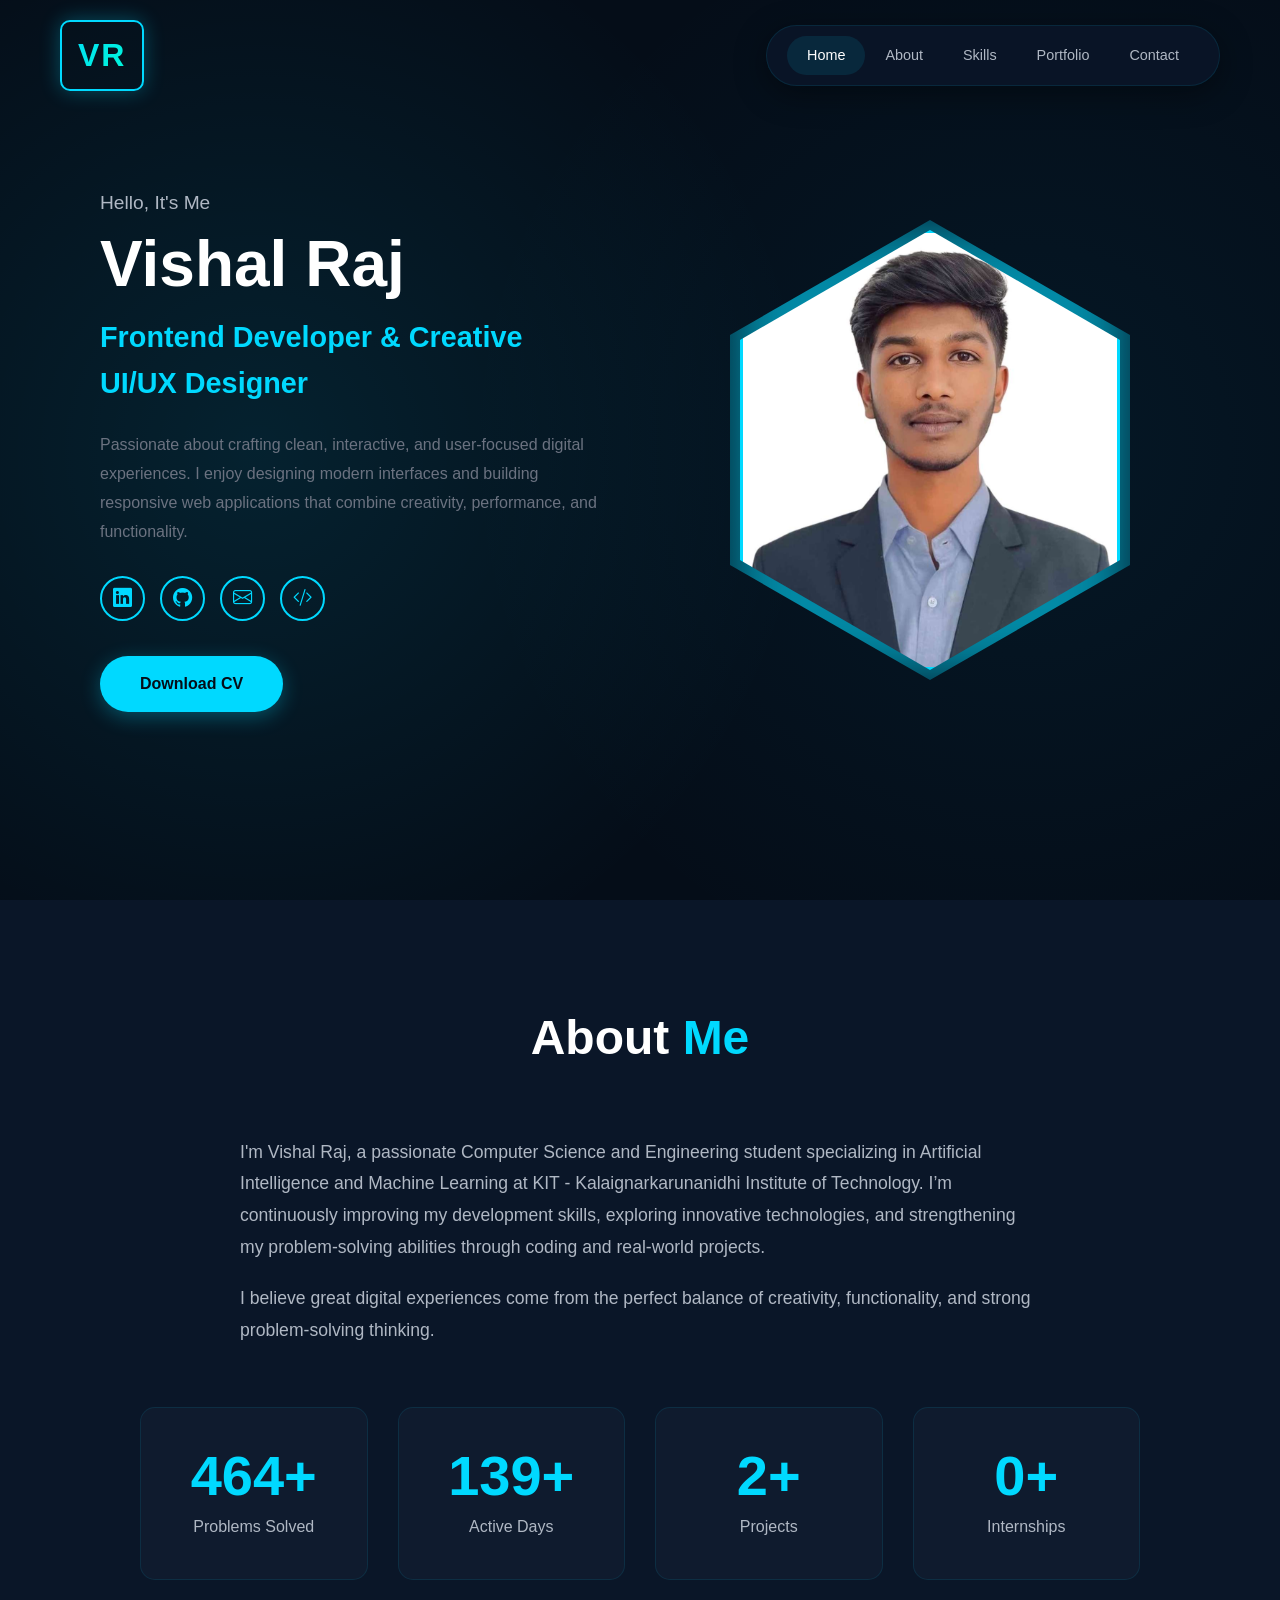
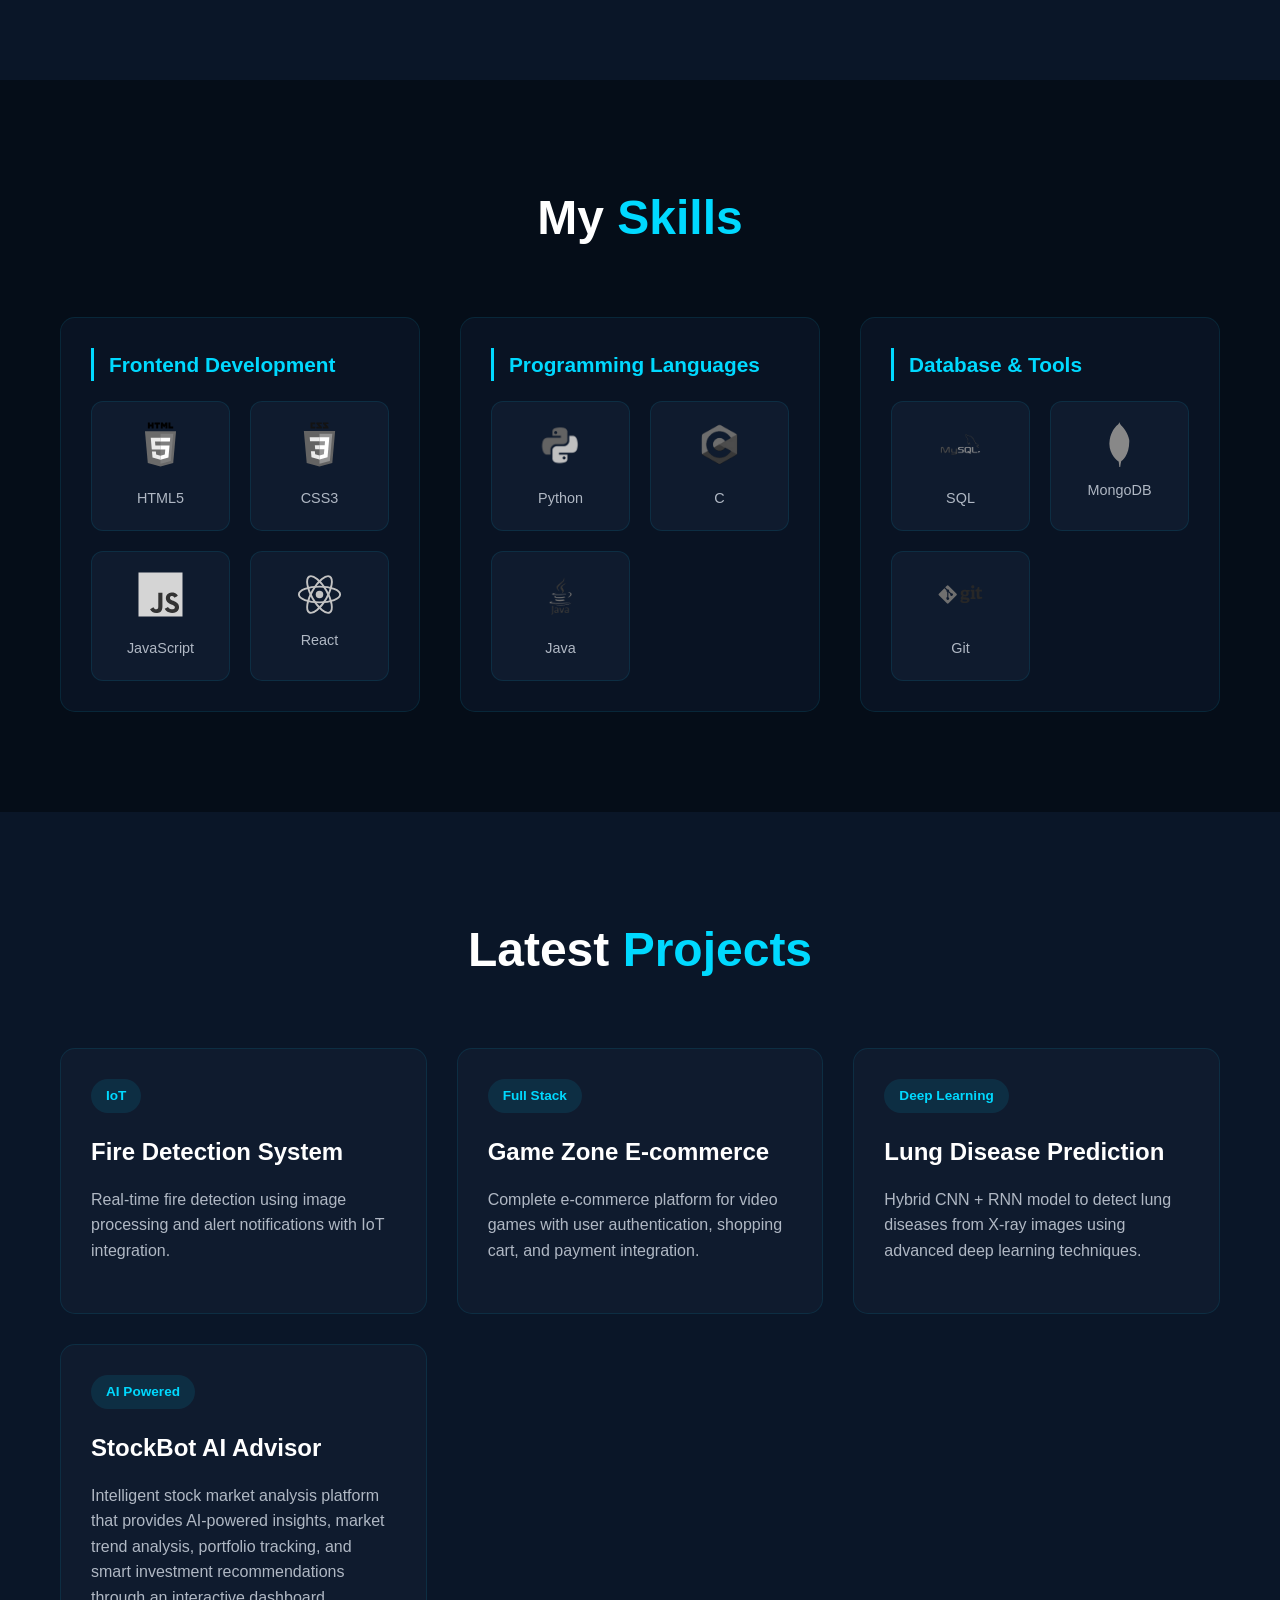
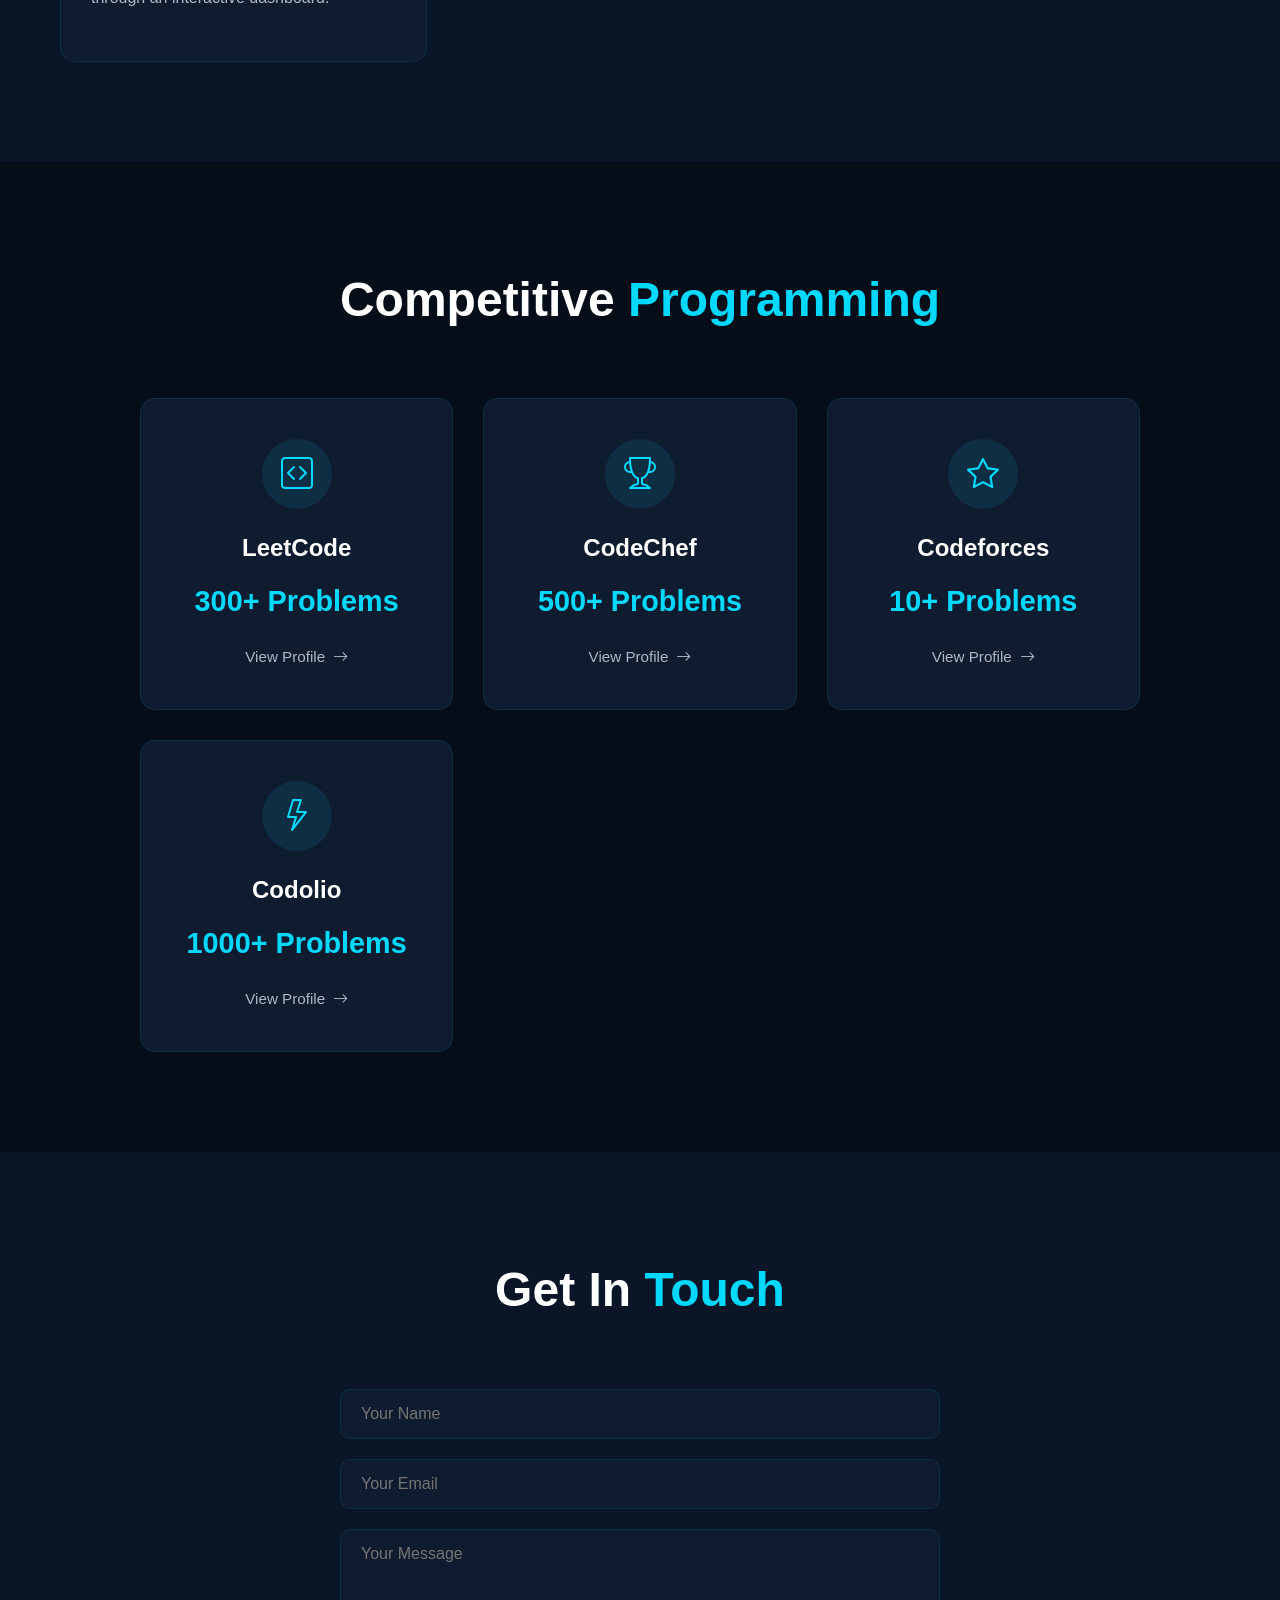
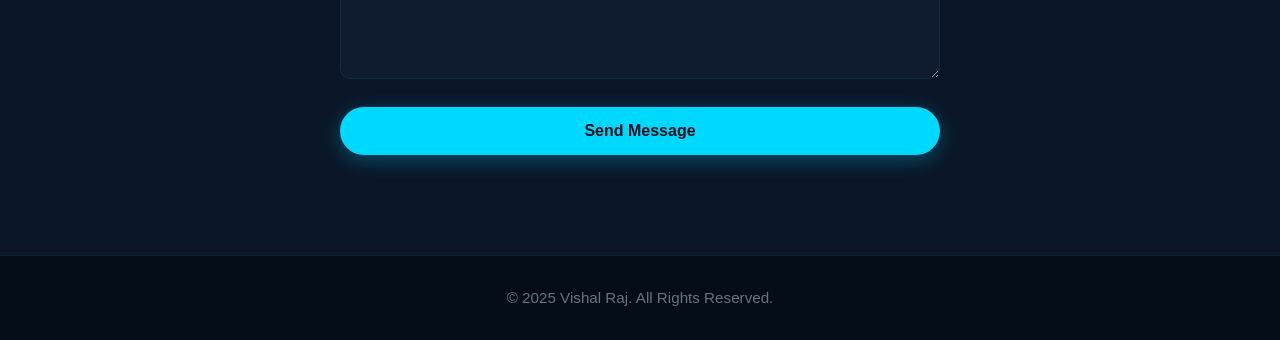
==== commit 675b7ef0: "Improved  portfolio ui" ====
--- a/index.html
+++ b/index.html
@@ -1,423 +1,405 @@
 <!DOCTYPE html>
 <html lang="en">
+
 <head>
   <meta charset="UTF-8">
   <meta name="viewport" content="width=device-width, initial-scale=1.0">
-  <title>Vishal Raj Portfolio</title>
+  <title>Vishal Raj - Portfolio</title>
   <link rel="stylesheet" href="style.css">
   <link href="https://cdn.jsdelivr.net/npm/bootstrap-icons@1.10.5/font/bootstrap-icons.css" rel="stylesheet">
   <link href="https://cdnjs.cloudflare.com/ajax/libs/font-awesome/6.4.0/css/all.min.css" rel="stylesheet">
-  
-  <script>
-    // Ensure page loads at top
-    if ('scrollRestoration' in history) {
-      history.scrollRestoration = 'manual';
-    }
-    window.addEventListener('beforeunload', function() {
-      window.scrollTo(0, 0);
-    });
-    // Additional fallback
-    window.addEventListener('load', function() {
-      setTimeout(function() {
-        window.scrollTo(0, 0);
-      }, 0);
-    });
-  </script>
 </head>
+
 <body>
 
-  <!-- Navbar -->
-  <div class="nav-container">
-    <div class="nav-card"><a href="#home">Home</a></div>
-    <div class="nav-card"><a href="#about">About</a></div>
-    <div class="nav-card"><a href="#skills">Skills</a></div>
-    <div class="nav-card"><a href="#projects">Projects</a></div>
-    <div class="nav-card"><a href="#competitive">Competitive</a></div>
-  </div>
-
-
-
-
-  <!-- Home Section -->
-  <section id="home" class="section">
-    <div class="hero-content">
-      <h3>Hello, I'm</h3>
-      <h1>VISHAL RAJ</h1>
-      <div class="hero-image-container">
-        <img src="./images/vishal.jpg" alt="Vishal Raj" class="profile-img">
-      </div>
-      <p>Full Stack Developer | AI & ML Enthusiast</p>
-      <div class="hero-buttons">
-        <a href="#projects" class="btn-primary">View My Work</a>
-        <a href="#contact" class="btn-secondary">Get In Touch</a>
+  <!-- Header -->
+  <header>
+    <div class="logo">VR</div>
+    <div class="nav-container">
+      <nav>
+        <a href="#home" class="active">Home</a>
+        <a href="#about">About</a>
+        <a href="#skills">Skills</a>
+        <a href="#projects">Portfolio</a>
+        <a href="#contact">Contact</a>
+      </nav>
+    </div>
+  </header>
+
+  <!-- Hero Section -->
+  <section id="home" class="hero">
+    <div class="hero-container">
+      <div class="hero-text">
+        <p class="greeting">Hello, It's Me</p>
+        <h1 class="name">Vishal Raj</h1>
+        <p class="title"><span class="highlight">Frontend Developer & Creative UI/UX Designer</span></p>
+        <p class="description">
+        Passionate about crafting clean, interactive, and user-focused digital experiences. I enjoy designing modern interfaces and building responsive web applications that combine creativity, performance, and functionality.
+        </p>
+        <div class="social-links">
+          <a href="https://www.linkedin.com/in/vishalraj46/" target="_blank" class="social-icon">
+            <i class="bi bi-linkedin"></i>
+          </a>
+          <a href="https://github.com/vishalraj60" target="_blank" class="social-icon">
+            <i class="bi bi-github"></i>
+          </a>
+          <a href="mailto:kit27.am60@gmail.com" class="social-icon">
+            <i class="bi bi-envelope"></i>
+          </a>
+          <a href="https://leetcode.com/u/Vishalraj_60/" target="_blank" class="social-icon">
+            <i class="bi bi-code-slash"></i>
+          </a>
+        </div>
+        <a href="#contact" class="btn-download">Download CV</a>
+      </div>
+      <div class="hero-image">
+        <div class="hexagon-container">
+          <div class="hexagon-glow"></div>
+          <img src="./images/vishal.jpg" alt="Vishal Raj" class="profile-img">
+        </div>
       </div>
     </div>
   </section>
 
   <!-- About Section -->
-  <section id="about" class="section">
-    <div class="section-card">
-      <h2>About Me</h2>
-      <p>
-        I'm Vishal Raj, a passionate Computer Science and Engineering student specializing in 
-        Artificial Intelligence and Machine Learning at KIT - Kalaignarkarunanidhi Institute of Technology. 
-        I have a strong foundation in C, Python, SQL, and Java, and I'm currently focusing on 
-        full-stack development and smart solutions using IoT technologies.
-      </p>
+  <section id="about" class="about">
+    <div class="container">
+      <h2 class="section-title">About <span class="highlight">Me</span></h2>
+      <div class="about-content">
+        <p>
+          I'm Vishal Raj, a passionate Computer Science and Engineering student specializing in
+          Artificial Intelligence and Machine Learning at KIT - Kalaignarkarunanidhi Institute of Technology.
+          I’m continuously improving my development skills, exploring innovative technologies, and strengthening my problem-solving abilities through coding and real-world projects.
+        </p>
+        <p>
+          I believe great digital experiences come from the perfect balance of creativity, functionality, and strong problem-solving thinking.
+        </p>
+      </div>
+
+      <!-- Stats Section -->
+      <div class="stats-grid">
+        <div class="stat-card">
+          <h3 class="stat-number" data-target="1000">0</h3>
+          <p class="stat-label">Problems Solved</p>
+        </div>
+        <div class="stat-card">
+          <h3 class="stat-number" data-target="300">0</h3>
+          <p class="stat-label">Active Days</p>
+        </div>
+        <div class="stat-card">
+          <h3 class="stat-number" data-target="5">0</h3>
+          <p class="stat-label">Projects</p>
+        </div>
+        <div class="stat-card">
+          <h3 class="stat-number" data-target="2">0</h3>
+          <p class="stat-label">Internships</p>
+        </div>
+      </div>
     </div>
   </section>
 
   <!-- Skills Section -->
-  <section id="skills" class="section">
-    <div class="section-card">
-      <h2>Skills</h2>
-      <div class="skills">
-        <div class="skill-item">
-          <img src="./images/html5.svg" alt="HTML5">
-          <p>HTML5</p>
-        </div>
-        <div class="skill-item">
-          <img src="./images/css3.svg" alt="CSS3">
-          <p>CSS3</p>
-        </div>
-        <div class="skill-item">
-          <img src="./images/javascript.svg" alt="JavaScript">
-          <p>JavaScript</p>
-        </div>
-        <div class="skill-item">
-          <img src="./images/git.svg" alt="Git">
-          <p>Git</p>
-        </div>
-        <div class="skill-item">
-          <img src="./images/py.PNG" alt="Python">
-          <p>Python</p>
-        </div>
-        <div class="skill-item">
-          <img src="./images/c.PNG" alt="C Programming">
-          <p>C</p>
-        </div>
-        <div class="skill-item">
-          <img src="./images/sql.PNG" alt="SQL">
-          <p>SQL</p>
-        </div>
-        <div class="skill-item">
-          <img src="./images/java.PNG" alt="Java">
-          <p>Java</p>
-        </div>
-      </div>
+  <section id="skills" class="skills">
+    <div class="container">
+      <h2 class="section-title">My <span class="highlight">Skills</span></h2>
+      
+      <div class="skills-container">
+        <!-- Frontend Development -->
+        <div class="skill-category">
+          <h3 class="category-title">Frontend Development</h3>
+          <div class="skills-grid">
+            <div class="skill-card">
+              <img src="./images/html5.svg" alt="HTML5">
+              <p>HTML5</p>
+            </div>
+            <div class="skill-card">
+              <img src="./images/css3.svg" alt="CSS3">
+              <p>CSS3</p>
+            </div>
+            <div class="skill-card">
+              <img src="./images/javascript.svg" alt="JavaScript">
+              <p>JavaScript</p>
+            </div>
+            <div class="skill-card">
+              <div class="react-icon">
+                <svg viewBox="0 0 24 24" fill="#61DAFB" width="45" height="45">
+                  <circle cx="12" cy="12" r="2"/>
+                  <ellipse cx="12" cy="12" rx="11" ry="4.2" fill="none" stroke="#61DAFB" stroke-width="1"/>
+                  <ellipse cx="12" cy="12" rx="11" ry="4.2" fill="none" stroke="#61DAFB" stroke-width="1" transform="rotate(60 12 12)"/>
+                  <ellipse cx="12" cy="12" rx="11" ry="4.2" fill="none" stroke="#61DAFB" stroke-width="1" transform="rotate(120 12 12)"/>
+                </svg>
+              </div>
+              <p>React</p>
+            </div>
+          </div>
+        </div>
+
+        <!-- Programming Languages -->
+        <div class="skill-category">
+          <h3 class="category-title">Programming Languages</h3>
+          <div class="skills-grid">
+            <div class="skill-card">
+              <img src="./images/py.PNG" alt="Python">
+              <p>Python</p>
+            </div>
+            <div class="skill-card">
+              <img src="./images/c.PNG" alt="C Programming">
+              <p>C</p>
+            </div>
+            <div class="skill-card">
+              <img src="./images/java.PNG" alt="Java">
+              <p>Java</p>
+            </div>
+          </div>
+        </div>
+
+        <!-- Database & Tools -->
+        <div class="skill-category">
+          <h3 class="category-title">Database & Tools</h3>
+          <div class="skills-grid">
+            <div class="skill-card">
+              <img src="./images/sql.PNG" alt="SQL">
+              <p>SQL</p>
+            </div>
+            <div class="skill-card">
+              <div class="mongodb-icon">
+                <svg viewBox="0 0 24 24" fill="#47A248" width="45" height="45">
+                  <path d="M17.193 9.555c-1.264-5.58-4.252-7.414-4.573-8.115-.28-.394-.53-.954-.735-1.44-.036.495-.055.685-.523 1.184-.723.566-4.438 3.682-4.74 10.02-.282 5.912 4.27 9.435 4.888 9.884l.07.05A73.49 73.49 0 0111.91 24h.481c.114-1.032.284-2.056.51-3.07.417-.296 4.604-3.254 4.292-11.375z"/>
+                </svg>
+              </div>
+              <p>MongoDB</p>
+            </div>
+            <div class="skill-card">
+              <img src="./images/git.svg" alt="Git">
+              <p>Git</p>
+            </div>
+          </div>
+        </div>
+      </div>
+
     </div>
   </section>
 
   <!-- Projects Section -->
-  <section id="projects" class="section">
-    <div class="section-card">
-      <h2>Projects</h2>
-      <div class="project-cards">
+  <section id="projects" class="projects">
+    <div class="container">
+      <h2 class="section-title">Latest <span class="highlight">Projects</span></h2>
+      <div class="projects-grid">
         
-        <!-- Project 1 -->
-        <div class="card">
-          <div class="main-content">
-            <div class="header">
-              <span>Project</span>
-              <span>Ongoing</span>
-            </div>
-            <p class="heading">Lung Disease Prediction</p>
-            <div class="categories">
-              <span>Deep Learning</span>
-              <span>CNN + RNN</span>
-            </div>
-            <p>Hybrid CNN + RNN model to detect lung diseases from X-ray images.</p>
-          </div>
-          
-        </div>
-
-        <!-- Project 2 -->
-        <div class="card">
-          <div class="main-content">
-            <div class="header">
-              <span>Project</span>
-              <span>Completed</span>
-            </div>
-            <p class="heading">Fire Detection System</p>
-            <div class="categories">
-              <span>IoT</span>
-              <span>Image Processing</span>
-            </div>
-            <p>Real-time fire detection using image processing and alert notifications.</p>
-          </div>
-          
-        </div>
-
-        <!-- Project 3 -->
-        <div class="card">
-          <div class="main-content">
-            <div class="header">
-              <span>Project</span>
-              <span>Ongoing</span>
-            </div>
-            <p class="heading">Game Zone E-commerce</p>
-            <div class="categories">
-              <span>Full Stack</span>
-              <span>E-commerce</span>
-            </div>
-            <p>Complete e-commerce platform for video games with user authentication, shopping cart, and payment integration.</p>
-          </div>
-          
-        </div>
-
-      </div>
-    </div>
-  </section>
-
-  <!-- Competitive Section -->
-  <section id="competitive" class="section">
-    <div class="section-card">
-      <h2>Competitive Programming</h2>
+       
+
+        <div class="project-card">
+          <div class="project-header">
+            <span class="project-tag">IoT</span>
+            
+          </div>
+          <h3>Fire Detection System</h3>
+          <p>Real-time fire detection using image processing and alert notifications with IoT integration.</p>
+        </div>
+
+        <div class="project-card">
+          <div class="project-header">
+            <span class="project-tag">Full Stack</span>
+            
+          </div>
+          <h3>Game Zone E-commerce</h3>
+          <p>Complete e-commerce platform for video games with user authentication, shopping cart, and payment integration.</p>
+        </div>
+
+         <div class="project-card">
+          <div class="project-header">
+            <span class="project-tag">Deep Learning</span>
+            
+          </div>
+          <h3>Lung Disease Prediction</h3>
+          <p>Hybrid CNN + RNN model to detect lung diseases from X-ray images using advanced deep learning techniques.</p>
+        </div>
+
+        <div class="project-card">
+          <div class="project-header">
+            <span class="project-tag">AI Powered</span>
+          </div>
+          <h3>StockBot AI Advisor</h3>
+          <p>Intelligent stock market analysis platform that provides AI-powered insights, market trend analysis, portfolio tracking, and smart investment recommendations through an interactive dashboard.</p>
+        </div>
+        
+
+      </div>
+    </div>
+  </section>
+
+  <!-- Competitive Programming Section -->
+  <section id="competitive" class="competitive">
+    <div class="container">
+      <h2 class="section-title">Competitive <span class="highlight">Programming</span></h2>
       <div class="competitive-grid">
-
-        <!-- LeetCode -->
-        <div class="card">
-          <div class="main-content">
-            <div class="header">
-              <span>Platform</span>
-              <span>Active</span>
-            </div>
-            <p class="heading">LeetCode</p>
-            <div class="categories">
-              <span>DSA</span>
-              <span>Problems</span>
-            </div>
-            <p>Problems Solved: <strong>300+</strong></p>
-          </div>
-          <div class="footer">
-            <a href="https://leetcode.com/u/Vishalraj_60/" target="_blank">View Profile</a>
-          </div>
-        </div>
-
-        <!-- CodeChef -->
-        <div class="card">
-          <div class="main-content">
-            <div class="header">
-              <span>Platform</span>
-              <span>Active</span>
-            </div>
-            <p class="heading">CodeChef</p>
-            <p>Problems Solved: <strong>500+</strong></p>
-          </div>
-          <div class="footer">
-            <a href="https://www.codechef.com/users/kit23bam060" target="_blank">View Profile</a>
-          </div>
-        </div>
-
-        <div class="card">
-          <div class="main-content">
-            <div class="header">
-              <span>Platform</span>
-              <span>Active</span>
-            </div>
-            <p class="heading">Codeforces</p>
-            <p>Problems Solved: <strong>10+</strong></p>
-          </div>
-          <div class="footer">
-            <a href="https://codeforces.com/profile/kit27.am60" target="_blank">View Profile</a>
-          </div>
-        </div>
-
-        <!-- Codolio -->
-        <div class="card">
-          <div class="main-content">
-            <div class="header">
-              <span>Platform</span>
-              <span>Active</span>
-            </div>
-            <p class="heading">Codolio</p>
-             <p>Problems Solved: <strong>1000+</strong></p>
-          <div class="footer">
-            <a href="https://codolio.com/profile/kit_am60" target="_blank">View Profile</a>
-          </div>
-        </div>
-
-      </div>
-    </div>
-  </section>
-
-
+        
+        <div class="competitive-card">
+          <div class="platform-icon">
+            <i class="bi bi-code-square"></i>
+          </div>
+          <h3>LeetCode</h3>
+          <p class="problems-count">300+ Problems</p>
+          <a href="https://leetcode.com/u/Vishalraj_60/" target="_blank" class="platform-link">
+            View Profile <i class="bi bi-arrow-right"></i>
+          </a>
+        </div>
+
+        <div class="competitive-card">
+          <div class="platform-icon">
+            <i class="bi bi-trophy"></i>
+          </div>
+          <h3>CodeChef</h3>
+          <p class="problems-count">500+ Problems</p>
+          <a href="https://www.codechef.com/users/kit23bam060" target="_blank" class="platform-link">
+            View Profile <i class="bi bi-arrow-right"></i>
+          </a>
+        </div>
+
+        <div class="competitive-card">
+          <div class="platform-icon">
+            <i class="bi bi-star"></i>
+          </div>
+          <h3>Codeforces</h3>
+          <p class="problems-count">10+ Problems</p>
+          <a href="https://codeforces.com/profile/kit27.am60" target="_blank" class="platform-link">
+            View Profile <i class="bi bi-arrow-right"></i>
+          </a>
+        </div>
+
+        <div class="competitive-card">
+          <div class="platform-icon">
+            <i class="bi bi-lightning"></i>
+          </div>
+          <h3>Codolio</h3>
+          <p class="problems-count">1000+ Problems</p>
+          <a href="https://codolio.com/profile/kit_am60" target="_blank" class="platform-link">
+            View Profile <i class="bi bi-arrow-right"></i>
+          </a>
+        </div>
+
+      </div>
+    </div>
+  </section>
   <!-- Contact Section -->
-  <section id="contact" class="section">
-    <div class="section-card">
-      <h2>Let's Connect</h2>
-      <div class="contact-links">
-        <a href="https://www.linkedin.com/in/vishalraj46/" target="_blank">
-          <i class="bi bi-linkedin"></i> LinkedIn
-        </a>
-        <a href="https://github.com/vishalraj60" target="_blank">
-          <i class="bi bi-github"></i> GitHub
-        </a>
-        <a href="mailto:kit27.am60@gmail.com" target="_blank">
-          <i class="bi bi-envelope"></i> Email
-        </a>
-      </div>
-
-      <form class="contact-form">
-        <input type="text" placeholder="Your Name" required>
-        <input type="email" placeholder="Your Email" required>
-        <textarea placeholder="Your Message" rows="5" required></textarea>
-        <button type="submit">Send Message</button>
-      </form>
+  <section id="contact" class="contact">
+    <div class="container">
+      <h2 class="section-title">Get In <span class="highlight">Touch</span></h2>
+      <div class="contact-content">
+        <form class="contact-form">
+          <div class="form-group">
+            <input type="text" placeholder="Your Name" required>
+          </div>
+          <div class="form-group">
+            <input type="email" placeholder="Your Email" required>
+          </div>
+          <div class="form-group">
+            <textarea placeholder="Your Message" rows="5" required></textarea>
+          </div>
+          <button type="submit" class="btn-submit">Send Message</button>
+        </form>
+      </div>
     </div>
   </section>
 
   <!-- Footer -->
   <footer>
-    <p>&copy; 2025 Vishal Raj | All Rights Reserved</p>
+    <p>&copy; 2025 Vishal Raj. All Rights Reserved.</p>
   </footer>
 
-  <!-- Back to Top Button -->
-  <button class="button" id="backToTop">
-    <svg class="svgIcon" viewBox="0 0 384 512">
-      <path
-        d="M214.6 41.4c-12.5-12.5-32.8-12.5-45.3 0l-160 
-        160c-12.5 12.5-12.5 32.8 0 45.3s32.8 12.5 
-        45.3 0L160 141.2V448c0 17.7 14.3 32 
-        32 32s32-14.3 32-32V141.2L329.4 
-        246.6c12.5 12.5 32.8 12.5 45.3 
-        0s12.5-32.8 0-45.3l-160-160z">
-      </path>
-    </svg>
-  </button>
-
-  <!-- ClickSpark Canvas -->
-  <canvas id="clickSparkCanvas" style="position: fixed; top: 0; left: 0; width: 100%; height: 100%; pointer-events: none; z-index: 9999;"></canvas>
-
-  <!-- Back to Top Button Script -->
   <script>
-    // ClickSpark Effect
-    class ClickSpark {
-      constructor(options = {}) {
-        this.canvas = document.getElementById('clickSparkCanvas');
-        this.ctx = this.canvas.getContext('2d');
-        this.sparks = [];
-        this.startTime = null;
-        
-        this.options = {
-          sparkColor: options.sparkColor || '#667eea',
-          sparkSize: options.sparkSize || 10,
-          sparkRadius: options.sparkRadius || 15,
-          sparkCount: options.sparkCount || 8,
-          duration: options.duration || 400,
-          easing: options.easing || 'ease-out',
-          extraScale: options.extraScale || 1.0,
-          ...options
-        };
-        
-        this.init();
-      }
-      
-      init() {
-        this.resizeCanvas();
-        window.addEventListener('resize', () => this.resizeCanvas());
-        document.addEventListener('click', (e) => this.handleClick(e));
-        this.animate();
-      }
-      
-      resizeCanvas() {
-        this.canvas.width = window.innerWidth;
-        this.canvas.height = window.innerHeight;
-      }
-      
-      easeFunc(t) {
-        switch (this.options.easing) {
-          case 'linear':
-            return t;
-          case 'ease-in':
-            return t * t;
-          case 'ease-in-out':
-            return t < 0.5 ? 2 * t * t : -1 + (4 - 2 * t) * t;
-          default:
-            return t * (2 - t);
-        }
-      }
-      
-      handleClick(e) {
-        const rect = this.canvas.getBoundingClientRect();
-        const x = e.clientX - rect.left;
-        const y = e.clientY - rect.top;
-        
-        const now = performance.now();
-        const newSparks = Array.from({ length: this.options.sparkCount }, (_, i) => ({
-          x,
-          y,
-          angle: (2 * Math.PI * i) / this.options.sparkCount,
-          startTime: now
-        }));
-        
-        this.sparks.push(...newSparks);
-      }
-      
-      animate(timestamp) {
-        if (!this.startTime) {
-          this.startTime = timestamp;
-        }
-        
-        this.ctx.clearRect(0, 0, this.canvas.width, this.canvas.height);
-        
-        this.sparks = this.sparks.filter(spark => {
-          const elapsed = timestamp - spark.startTime;
-          if (elapsed >= this.options.duration) {
-            return false;
-          }
-          
-          const progress = elapsed / this.options.duration;
-          const eased = this.easeFunc(progress);
-          
-          const distance = eased * this.options.sparkRadius * this.options.extraScale;
-          const lineLength = this.options.sparkSize * (1 - eased);
-          
-          const x1 = spark.x + distance * Math.cos(spark.angle);
-          const y1 = spark.y + distance * Math.sin(spark.angle);
-          const x2 = spark.x + (distance + lineLength) * Math.cos(spark.angle);
-          const y2 = spark.y + (distance + lineLength) * Math.sin(spark.angle);
-          
-          this.ctx.strokeStyle = this.options.sparkColor;
-          this.ctx.lineWidth = 2;
-          this.ctx.beginPath();
-          this.ctx.moveTo(x1, y1);
-          this.ctx.lineTo(x2, y2);
-          this.ctx.stroke();
-          
-          return true;
-        });
-        
-        requestAnimationFrame((t) => this.animate(t));
-      }
+    // Smooth scrolling
+    document.querySelectorAll('a[href^="#"]').forEach(anchor => {
+      anchor.addEventListener('click', function (e) {
+        e.preventDefault();
+        const target = document.querySelector(this.getAttribute('href'));
+        if (target) {
+          target.scrollIntoView({
+            behavior: 'smooth',
+            block: 'start'
+          });
+        }
+      });
+    });
+
+    // Active navigation
+    const sections = document.querySelectorAll('section');
+    const navLinks = document.querySelectorAll('nav a');
+
+    window.addEventListener('scroll', () => {
+      let current = '';
+      sections.forEach(section => {
+        const sectionTop = section.offsetTop;
+        const sectionHeight = section.clientHeight;
+        if (scrollY >= (sectionTop - 200)) {
+          current = section.getAttribute('id');
+        }
+      });
+
+      navLinks.forEach(link => {
+        link.classList.remove('active');
+        if (link.getAttribute('href').slice(1) === current) {
+          link.classList.add('active');
+        }
+      });
+    });
+
+    // Scroll animations
+    const observerOptions = {
+      threshold: 0.1,
+      rootMargin: '0px 0px -100px 0px'
+    };
+
+    const observer = new IntersectionObserver((entries) => {
+      entries.forEach(entry => {
+        if (entry.isIntersecting) {
+          entry.target.classList.add('animate');
+        }
+      });
+    }, observerOptions);
+
+    document.querySelectorAll('.skill-card, .project-card, .competitive-card').forEach(el => {
+      observer.observe(el);
+    });
+
+    // Animated Counter for Stats
+    const statNumbers = document.querySelectorAll('.stat-number');
+    let hasAnimated = false;
+
+    const animateCounter = (element) => {
+      const target = parseInt(element.getAttribute('data-target'));
+      const duration = 2000; // 2 seconds
+      const increment = target / (duration / 16); // 60fps
+      let current = 0;
+
+      const updateCounter = () => {
+        current += increment;
+        if (current < target) {
+          element.textContent = Math.floor(current);
+          requestAnimationFrame(updateCounter);
+        } else {
+          element.textContent = target;
+        }
+      };
+
+      updateCounter();
+    };
+
+    const statsObserver = new IntersectionObserver((entries) => {
+      entries.forEach(entry => {
+        if (entry.isIntersecting && !hasAnimated) {
+          hasAnimated = true;
+          statNumbers.forEach(stat => animateCounter(stat));
+        }
+      });
+    }, { threshold: 0.5 });
+
+    const statsSection = document.querySelector('.stats-grid');
+    if (statsSection) {
+      statsObserver.observe(statsSection);
     }
-    
-    // Initialize ClickSpark
-    const clickSpark = new ClickSpark({
-      sparkColor: '#667eea',
-      sparkSize: 10,
-      sparkRadius: 15,
-      sparkCount: 8,
-      duration: 400,
-      easing: 'ease-out',
-      extraScale: 1.0
-    });
-
-    // Back to top button
-    const button = document.getElementById('backToTop');
-
-    window.addEventListener('scroll', () => {
-      if (window.scrollY > 300) {
-        button.style.display = 'flex';
-      } else {
-        button.style.display = 'none';
-      }
-    });
-
-    button.addEventListener('click', () => {
-      window.scrollTo({ top: 0, behavior: 'smooth' });
-    });
   </script>
 
 </body>
-</html>
+
+</html>
--- a/style.css
+++ b/style.css
@@ -6,791 +6,853 @@
 }
 
 :root {
-  --primary-color: #667eea;
-  --secondary-color: #764ba2;
-  --accent-color: #f093fb;
-  --text-primary: #2d3748;
-  --text-secondary: #4a5568;
-  --text-light: #718096;
-  --bg-primary: #ffffff;
-  --bg-secondary: #f7fafc;
-  --bg-card: rgba(255, 255, 255, 0.9);
-  --shadow-sm: 0 2px 4px rgba(0,0,0,0.06);
-  --shadow-md: 0 4px 6px rgba(0,0,0,0.1);
-  --shadow-lg: 0 10px 15px rgba(0,0,0,0.1);
-  --shadow-xl: 0 20px 25px rgba(0,0,0,0.1);
-  --border-radius: 12px;
-  --transition: all 0.3s cubic-bezier(0.4, 0, 0.2, 1);
+  --primary-color: #00d9ff;
+  --secondary-color: #0099cc;
+  --accent-color: #00ffcc;
+  --dark-bg: #0a1628;
+  --darker-bg: #050d18;
+  --card-bg: #0f1b2e;
+  --text-primary: #ffffff;
+  --text-secondary: #b0b8c4;
+  --text-muted: #6b7280;
 }
 
 body {
-  font-family: 'Inter', -apple-system, BlinkMacSystemFont, 'Segoe UI', Roboto, sans-serif;
-  background: #ecf8f8;
-  background-attachment: fixed;
+  font-family: 'Segoe UI', Tahoma, Geneva, Verdana, sans-serif;
+  background: var(--darker-bg);
   color: var(--text-primary);
   line-height: 1.6;
   overflow-x: hidden;
-  min-height: 100vh;
-}
-
-body::before {
-  content: '';
+}
+
+.container {
+  max-width: 1200px;
+  margin: 0 auto;
+  padding: 0 20px;
+}
+
+/* Header */
+header {
   position: fixed;
   top: 0;
   left: 0;
   right: 0;
-  bottom: 0;
-  background: url('data:image/svg+xml,<svg xmlns="http://www.w3.org/2000/svg" viewBox="0 0 1440 320"><path fill="%23ffffff" fill-opacity="0.05" d="M0,96L48,112C96,128,192,160,288,160C384,160,480,128,576,122.7C672,117,768,139,864,138.7C960,139,1056,117,1152,106.7C1248,96,1344,96,1392,96L1440,96L1440,320L1392,320C1344,320,1248,320,1152,320C1056,320,960,320,864,320C768,320,672,320,576,320C480,320,384,320,288,320C192,320,96,320,48,320L0,320Z"></path></svg>') no-repeat bottom;
-  background-size: cover;
-  pointer-events: none;
-  z-index: 1;
-}
-
-.container {
-  max-width: 1200px;
-  margin: 0 auto;
-  padding: 0 20px;
+  z-index: 1000;
+  padding: 20px 60px;
+  display: flex;
+  justify-content: space-between;
+  align-items: center;
+}
+
+.logo {
+  font-size: 2rem;
+  font-weight: 800;
+  color: var(--text-primary);
+  background: linear-gradient(135deg, var(--primary-color), var(--accent-color));
+  -webkit-background-clip: text;
+  -webkit-text-fill-color: transparent;
+  background-clip: text;
+  letter-spacing: 2px;
   position: relative;
-  z-index: 2;
-}
-
-/* Modern Navbar */
+  padding: 8px 16px;
+  border: 2px solid var(--primary-color);
+  border-radius: 10px;
+  box-shadow: 0 0 20px rgba(0, 217, 255, 0.3);
+  transition: all 0.3s ease;
+}
+
+.logo:hover {
+  box-shadow: 0 0 30px rgba(0, 217, 255, 0.5);
+  transform: translateY(-2px);
+}
+
 .nav-container {
-  position: fixed;
-  top: 30px;
-  left: 50%;
-  transform: translateX(-50%);
-  display: flex;
-  gap: 8px;
-  background: var(--bg-card);
-  backdrop-filter: blur(20px);
-  padding: 12px 20px;
+  background: rgba(10, 22, 40, 0.95);
+  backdrop-filter: blur(10px);
   border-radius: 50px;
-  z-index: 1000;
-  box-shadow: var(--shadow-xl);
-  border: 1px solid rgba(255, 255, 255, 0.2);
-}
-
-.nav-card {
-  position: relative;
-}
-
-.nav-card a {
+  border: 1px solid rgba(0, 217, 255, 0.1);
+  box-shadow: 0 8px 32px rgba(0, 0, 0, 0.4);
+  padding: 10px 20px;
+}
+
+header .container {
+  display: none;
+}
+
+nav {
+  display: flex;
+  gap: 0;
+}
+
+nav a {
   color: var(--text-secondary);
   text-decoration: none;
-  padding: 10px 18px;
-  border-radius: 25px;
-  transition: var(--transition);
+  font-size: 0.9rem;
   font-weight: 500;
-  font-size: 0.9rem;
-  display: block;
+  transition: all 0.3s ease;
+  position: relative;
+  white-space: nowrap;
+  padding: 8px 20px;
+  border-radius: 50px;
+}
+
+nav a.active,
+nav a:hover {
+  color: var(--text-primary);
+  background: rgba(0, 217, 255, 0.1);
+}
+
+nav a.active::after {
+  display: none;
+}
+
+/* Hero Section */
+.hero {
+  min-height: 100vh;
+  display: flex;
+  align-items: center;
+  padding-top: 100px;
+  background: var(--darker-bg);
   position: relative;
   overflow: hidden;
 }
 
-.nav-card a::before {
+.hero::before {
   content: '';
   position: absolute;
   top: 0;
   left: 0;
   right: 0;
   bottom: 0;
-  background: linear-gradient(135deg, var(--primary-color), var(--secondary-color));
-  opacity: 0;
-  transition: var(--transition);
-  border-radius: 25px;
-}
-
-.nav-card a:hover {
-  color: rgb(184, 7, 184);
-  transform: translateY(-2px);
-}
-
-.nav-card a span {
+  background: radial-gradient(circle at 20% 50%, rgba(0, 217, 255, 0.1) 0%, transparent 50%),
+              radial-gradient(circle at 80% 50%, rgba(0, 153, 204, 0.08) 0%, transparent 50%);
+  pointer-events: none;
+}
+
+.hero-container {
+  display: flex;
+  align-items: center;
+  justify-content: space-between;
+  gap: 80px;
+  max-width: 1400px;
+  margin: 0 auto;
+  padding: 0 60px;
   position: relative;
   z-index: 1;
 }
 
-/* Contact Button */
-.contact-nav {
-  position: fixed;
-  top: 30px;
-  right: 30px;
-  z-index: 1000;
-}
-
-.contact-nav a {
-  display: inline-flex;
-  align-items: center;
-  gap: 8px;
-  padding: 12px 24px;
-  background: linear-gradient(135deg, var(--accent-color), var(--primary-color));
-  color: white;
+.hero-text {
+  flex: 1;
+  max-width: 600px;
+}
+
+.greeting {
+  font-size: 1.2rem;
+  color: var(--text-secondary);
+  margin-bottom: 10px;
+  font-weight: 400;
+}
+
+.name {
+  font-size: 4rem;
+  font-weight: 700;
+  color: var(--text-primary);
+  margin-bottom: 15px;
+  line-height: 1.1;
+}
+
+.title {
+  font-size: 1.8rem;
+  color: var(--text-secondary);
+  margin-bottom: 25px;
+}
+
+.highlight {
+  color: var(--primary-color);
+  font-weight: 600;
+}
+
+.description {
+  font-size: 1rem;
+  color: var(--text-muted);
+  line-height: 1.8;
+  margin-bottom: 30px;
+  max-width: 500px;
+}
+
+.social-links {
+  display: flex;
+  gap: 15px;
+  margin-bottom: 35px;
+}
+
+.social-icon {
+  width: 45px;
+  height: 45px;
+  border-radius: 50%;
+  border: 2px solid var(--primary-color);
+  display: flex;
+  align-items: center;
+  justify-content: center;
+  color: var(--primary-color);
+  font-size: 1.2rem;
+  transition: all 0.3s ease;
   text-decoration: none;
-  border-radius: 50px;
-  font-weight: 600;
-  font-size: 0.9rem;
-  box-shadow: var(--shadow-lg);
-  transition: var(--transition);
-  position: relative;
-  overflow: hidden;
-}
-
-.contact-nav a::before {
-  content: '';
-  position: absolute;
-  top: 0;
-  left: -100%;
-  width: 100%;
-  height: 100%;
-  background: linear-gradient(135deg, var(--primary-color), var(--secondary-color));
-  transition: var(--transition);
-}
-
-.contact-nav a:hover {
-  transform: translateY(-3px) scale(1.05);
-  box-shadow: var(--shadow-xl);
-}
-
-.contact-nav a:hover::before {
-  left: 0;
-}
-
-.contact-nav a span {
-  position: relative;
-  z-index: 1;
-}
-
-/* Modern Section Styles */
-.section {
-  min-height: 100vh;
-  padding: 140px 0 80px;
-  display: flex;
-  flex-direction: column;
-  justify-content: center;
-  align-items: center;
-  text-align: center;
-  position: relative;
-}
-
-/* Hero Section */
-#home {
-  background: transparent;
-}
-
-.hero-content {
-  text-align: center;
-  max-width: 800px;
-  margin: 0 auto;
-}
-
-#home h3 {
-  font-size: 1.2rem;
-  color: var(--accent-color);
-  margin-bottom: 15px;
-  font-weight: 500;
-  letter-spacing: 0.05em;
-  animation: fadeInDown 1s ease;
-  text-transform: uppercase;
-}
-
-#home h1 {
-  font-size: 4.5rem;
-  font-weight: 800;
-  margin-bottom: 30px;
-  background: linear-gradient(135deg, #ffffff 0%, #f093fb 50%, #667eea 100%);
-  -webkit-background-clip: text;
-  -webkit-text-fill-color: transparent;
-  background-clip: text;
-  animation: fadeInDown 1.2s ease;
-  line-height: 1.1;
-  letter-spacing: -0.02em;
-}
-
-.hero-image-container {
-  position: relative;
-  margin: 40px 0;
-  animation: fadeIn 1.5s ease;
-}
-
-.profile-img {
-  width: 220px;
-  height: 220px;
-  border-radius: 50%;
-  object-fit: cover;
-  border: 6px solid rgba(255, 255, 255, 0.2);
-  box-shadow: 0 25px 50px rgba(0, 0, 0, 0.3);
-  transition: var(--transition);
-}
-
-.profile-img:hover {
-  transform: scale(1.05);
-  box-shadow: 0 30px 60px rgba(0, 0, 0, 0.4);
-}
-
-.hero-image-container::before {
-  content: '';
-  position: absolute;
-  top: -10px;
-  left: -10px;
-  right: -10px;
-  bottom: -10px;
-  background: linear-gradient(135deg, var(--accent-color), var(--primary-color));
-  border-radius: 50%;
-  z-index: -1;
-  opacity: 0.5;
-  animation: pulse 3s ease-in-out infinite;
-}
-
-#home p {
-  font-size: 1.4rem;
-  color: black;
-  animation: fadeInUp 1.8s ease;
-  font-weight: 300;
-  margin-bottom: 40px;
-}
-
-.hero-buttons {
-  display: flex;
-  gap: 20px;
-  justify-content: center;
-  flex-wrap: wrap;
-  animation: fadeInUp 2s ease;
-}
-
-.btn-primary {
-  padding: 14px 32px;
-  background: linear-gradient(135deg, var(--accent-color), var(--primary-color));
-  color: white;
+}
+
+.social-icon:hover {
+  background: var(--primary-color);
+  color: var(--darker-bg);
+  transform: translateY(-3px);
+  box-shadow: 0 5px 20px rgba(0, 217, 255, 0.4);
+}
+
+.btn-download {
+  display: inline-block;
+  padding: 15px 40px;
+  background: var(--primary-color);
+  color: var(--darker-bg);
   text-decoration: none;
   border-radius: 50px;
   font-weight: 600;
   font-size: 1rem;
-  box-shadow: var(--shadow-lg);
-  transition: var(--transition);
+  transition: all 0.3s ease;
+  box-shadow: 0 5px 20px rgba(0, 217, 255, 0.3);
+}
+
+.btn-download:hover {
+  transform: translateY(-3px);
+  box-shadow: 0 8px 30px rgba(0, 217, 255, 0.5);
+}
+
+/* Hero Image with Hexagon */
+.hero-image {
+  flex: 1;
+  display: flex;
+  justify-content: center;
+  align-items: center;
+}
+
+.hexagon-container {
   position: relative;
-  overflow: hidden;
-}
-
-.btn-secondary {
-  padding: 14px 32px;
-  background: transparent;
-  color: #666666;
-  text-decoration: none;
-  border-radius: 50px;
-  font-weight: 600;
-  font-size: 1rem;
-  border: 2px solid #e0e0e0;
-  backdrop-filter: blur(10px);
-  transition: var(--transition);
-}
-
-.btn-primary:hover, .btn-secondary:hover {
-  transform: translateY(-3px);
-  box-shadow: var(--shadow-xl);
-}
-
-/* Section Cards */
-.section-card {
-  background: var(--bg-card);
-  backdrop-filter: blur(20px);
-  border-radius: 24px;
-  padding: 60px 40px;
-  box-shadow: var(--shadow-xl);
-  border: 1px solid rgba(255, 255, 255, 0.2);
-  max-width: 900px;
+  width: 400px;
+  height: 460px;
+  display: flex;
+  align-items: center;
+  justify-content: center;
+}
+
+.hexagon-glow {
+  position: absolute;
   width: 100%;
-  margin: 0 auto;
-}
-
-.section h2 {
+  height: 100%;
+  background: var(--primary-color);
+  clip-path: polygon(50% 0%, 100% 25%, 100% 75%, 50% 100%, 0% 75%, 0% 25%);
+  filter: blur(30px);
+  opacity: 0.6;
+  animation: pulse 3s ease-in-out infinite;
+}
+
+@keyframes pulse {
+  0%, 100% {
+    transform: scale(1);
+    opacity: 0.6;
+  }
+  50% {
+    transform: scale(1.05);
+    opacity: 0.8;
+  }
+}
+
+.profile-img {
+  position: relative;
+  width: 380px;
+  height: 440px;
+  object-fit: cover;
+  clip-path: polygon(50% 0%, 100% 25%, 100% 75%, 50% 100%, 0% 75%, 0% 25%);
+  border: 3px solid var(--primary-color);
+  box-shadow: 0 0 40px rgba(0, 217, 255, 0.5);
+  z-index: 2;
+}
+
+/* Section Styles */
+section {
+  padding: 100px 0;
+  position: relative;
+}
+
+.section-title {
   font-size: 3rem;
-  font-weight: 800;
-  margin-bottom: 40px;
-  background: linear-gradient(135deg, var(--primary-color), var(--secondary-color));
-  -webkit-background-clip: text;
-  -webkit-text-fill-color: transparent;
-  background-clip: text;
+  font-weight: 700;
   text-align: center;
-}
-
-.section p {
+  margin-bottom: 60px;
+  color: var(--text-primary);
+}
+
+/* About Section */
+.about {
+  background: var(--dark-bg);
+}
+
+.about-content {
+  max-width: 800px;
+  margin: 0 auto 60px;
+  text-align: left;
+}
+
+.about-content p {
   font-size: 1.1rem;
   color: var(--text-secondary);
   line-height: 1.8;
+  margin-bottom: 20px;
+}
+
+/* Stats Section */
+.stats-grid {
+  display: grid;
+  grid-template-columns: repeat(auto-fit, minmax(200px, 1fr));
+  gap: 30px;
+  max-width: 1000px;
+  margin: 0 auto;
+}
+
+.stat-card {
+  background: var(--card-bg);
+  padding: 40px 30px;
+  border-radius: 15px;
   text-align: center;
-  max-width: 700px;
-  margin: 0 auto;
-}
-
-/* Modern Skills Section */
+  border: 1px solid rgba(0, 217, 255, 0.1);
+  transition: all 0.3s ease;
+}
+
+.stat-card:hover {
+  transform: translateY(-10px);
+  border-color: var(--primary-color);
+  box-shadow: 0 10px 30px rgba(0, 217, 255, 0.2);
+}
+
+.stat-number {
+  font-size: 3.5rem;
+  font-weight: 800;
+  color: var(--primary-color);
+  margin-bottom: 10px;
+  line-height: 1;
+}
+
+.stat-number::after {
+  content: '+';
+}
+
+.stat-label {
+  font-size: 1rem;
+  color: var(--text-secondary);
+  font-weight: 500;
+  margin: 0;
+}
+
+/* Skills Section */
 .skills {
+  background: var(--darker-bg);
+}
+
+.skills .container {
+  max-width: 1200px;
+}
+
+.skills-container {
   display: grid;
-  grid-template-columns: repeat(auto-fit, minmax(120px, 1fr));
-  gap: 30px;
-  max-width: 800px;
-  margin: 0 auto;
-}
-
-.skill-item {
-  display: flex;
-  flex-direction: column;
-  align-items: center;
-  gap: 15px;
-  padding: 25px 20px;
-  background: rgba(255, 255, 255, 0.1);
-  backdrop-filter: blur(10px);
-  border-radius: 20px;
-  border: 1px solid rgba(255, 255, 255, 0.2);
-  transition: var(--transition);
-  cursor: pointer;
-  position: relative;
-  overflow: hidden;
-}
-
-.skill-item::before {
-  content: '';
-  position: absolute;
-  top: 0;
-  left: 0;
-  right: 0;
-  bottom: 0;
-  background: linear-gradient(135deg, var(--primary-color), var(--secondary-color));
+  grid-template-columns: repeat(auto-fit, minmax(300px, 1fr));
+  gap: 40px;
+}
+
+.skill-category {
+  background: rgba(15, 27, 46, 0.5);
+  padding: 30px;
+  border-radius: 15px;
+  border: 1px solid rgba(0, 217, 255, 0.1);
+}
+
+.category-title {
+  font-size: 1.3rem;
+  font-weight: 600;
+  color: var(--primary-color);
+  text-align: left;
+  margin-bottom: 20px;
+  padding-left: 15px;
+  border-left: 3px solid var(--primary-color);
+}
+
+.skills-grid {
+  display: grid;
+  grid-template-columns: repeat(auto-fit, minmax(100px, 1fr));
+  gap: 20px;
+  max-width: 100%;
+}
+
+.skill-card {
+  background: var(--card-bg);
+  padding: 20px 15px;
+  border-radius: 12px;
+  text-align: center;
+  border: 1px solid rgba(0, 217, 255, 0.1);
+  transition: all 0.3s ease;
   opacity: 0;
-  transition: var(--transition);
-  border-radius: 20px;
-}
-
-.skill-item:hover {
-  transform: translateY(-10px) scale(1.05);
-  box-shadow: var(--shadow-xl);
-  border-color: var(--accent-color);
-}
-
-.skill-item:hover::before {
-  opacity: 0.1;
-}
-
-.skill-item img {
-  width: 60px;
-  height: 60px;
+  transform: translateY(30px);
+}
+
+.skill-card.animate {
+  opacity: 1;
+  transform: translateY(0);
+}
+
+.skill-card:hover {
+  transform: translateY(-8px);
+  border-color: var(--primary-color);
+  box-shadow: 0 8px 25px rgba(0, 217, 255, 0.2);
+}
+
+.skill-card img {
+  width: 45px;
+  height: 45px;
   object-fit: contain;
-  filter: drop-shadow(0 4px 8px rgba(0, 0, 0, 0.2));
-  transition: var(--transition);
-  position: relative;
-  z-index: 2;
-}
-
-.skill-item:hover img {
+  margin-bottom: 12px;
+  filter: grayscale(100%);
+  transition: all 0.3s ease;
+}
+
+.skill-card .react-icon,
+.skill-card .mongodb-icon,
+.skill-card .dsa-icon,
+.skill-card .algo-icon,
+.skill-card .problem-icon {
+  width: 45px;
+  height: 45px;
+  margin: 0 auto 12px;
+  display: flex;
+  align-items: center;
+  justify-content: center;
+}
+
+.skill-card .react-icon svg,
+.skill-card .mongodb-icon svg,
+.skill-card .dsa-icon svg,
+.skill-card .algo-icon svg,
+.skill-card .problem-icon svg {
+  filter: grayscale(100%);
+  transition: all 0.3s ease;
+}
+
+.skill-card:hover img,
+.skill-card:hover .react-icon svg,
+.skill-card:hover .mongodb-icon svg,
+.skill-card:hover .dsa-icon svg,
+.skill-card:hover .algo-icon svg,
+.skill-card:hover .problem-icon svg {
+  filter: grayscale(0%);
   transform: scale(1.1);
-  filter: drop-shadow(0 8px 16px rgba(102, 126, 234, 0.4));
-}
-
-.skill-item p {
-  color: rgba(255, 255, 255, 0.9);
+}
+
+.skill-card p {
+  color: var(--text-secondary);
   font-size: 0.9rem;
   font-weight: 500;
-  margin: 0;
-  position: relative;
-  z-index: 2;
-  transition: var(--transition);
-}
-
-.skill-item:hover p {
-  color: white;
-  font-weight: 600;
-}
-
-/* Modern Cards */
-.project-cards,
-.competitive-grid {
+}
+
+/* Projects Section */
+.projects {
+  background: var(--dark-bg);
+}
+
+.projects-grid {
   display: grid;
   grid-template-columns: repeat(auto-fit, minmax(350px, 1fr));
   gap: 30px;
   max-width: 1200px;
   margin: 0 auto;
-  width: 100%;
-}
-
-.card {
-  background: var(--bg-card);
-  backdrop-filter: blur(20px);
+}
+
+.project-card {
+  background: var(--card-bg);
+  padding: 30px;
+  border-radius: 15px;
+  border: 1px solid rgba(0, 217, 255, 0.1);
+  transition: all 0.3s ease;
+  opacity: 0;
+  transform: translateY(30px);
+}
+
+.project-card.animate {
+  opacity: 1;
+  transform: translateY(0);
+}
+
+.project-card:hover {
+  transform: translateY(-10px);
+  border-color: var(--primary-color);
+  box-shadow: 0 10px 30px rgba(0, 217, 255, 0.2);
+}
+
+.project-header {
+  display: flex;
+  justify-content: space-between;
+  align-items: center;
+  margin-bottom: 20px;
+}
+
+.project-tag {
+  background: rgba(0, 217, 255, 0.1);
+  color: var(--primary-color);
+  padding: 6px 15px;
   border-radius: 20px;
-  padding: 30px;
-  border: 1px solid rgba(255, 255, 255, 0.2);
-  transition: var(--transition);
-  box-shadow: var(--shadow-lg);
-  position: relative;
-  overflow: hidden;
-}
-
-.card::before {
-  content: '';
-  position: absolute;
-  top: 0;
-  left: 0;
-  right: 0;
-  height: 4px;
-  background: linear-gradient(135deg, var(--primary-color), var(--secondary-color));
-  transform: scaleX(0);
-  transition: var(--transition);
-}
-
-.card:hover {
-  transform: translateY(-10px);
-  box-shadow: var(--shadow-xl);
-  border-color: var(--accent-color);
-}
-
-.card:hover::before {
-  transform: scaleX(1);
-}
-
-.card .header {
-  display: flex;
-  justify-content: space-between;
-  align-items: center;
-  margin-bottom: 20px;
-}
-
-.card .header span:first-child {
-  background: linear-gradient(135deg, var(--primary-color), var(--secondary-color));
-  color: white;
-  padding: 6px 12px;
+  font-size: 0.85rem;
+  font-weight: 600;
+}
+
+.project-status {
+  padding: 6px 15px;
   border-radius: 20px;
-  font-size: 0.8rem;
+  font-size: 0.85rem;
   font-weight: 600;
-  text-transform: uppercase;
-  letter-spacing: 0.05em;
-}
-
-.card .header span:last-child {
-  background: rgba(102, 126, 234, 0.1);
-  color: var(--primary-color);
-  padding: 6px 12px;
-  border-radius: 20px;
-  font-size: 0.8rem;
-  font-weight: 500;
-}
-
-.card .heading {
-  font-size: 1.6rem;
-  font-weight: 700;
+}
+
+.project-status.ongoing {
+  background: rgba(255, 193, 7, 0.1);
+  color: #ffc107;
+}
+
+.project-status.completed {
+  background: rgba(76, 175, 80, 0.1);
+  color: #4caf50;
+}
+
+.project-card h3 {
+  font-size: 1.5rem;
+  color: var(--text-primary);
   margin-bottom: 15px;
-  color: var(--text-primary);
-  line-height: 1.3;
-}
-
-.card .categories {
-  display: flex;
-  gap: 10px;
-  margin-bottom: 20px;
-  flex-wrap: wrap;
-}
-
-.card .categories span {
-  background: rgba(102, 126, 234, 0.1);
-  color: var(--primary-color);
-  padding: 6px 14px;
-  border-radius: 15px;
-  font-size: 0.8rem;
-  font-weight: 500;
-  border: 1px solid rgba(102, 126, 234, 0.2);
-}
-
-.card .main-content p {
+}
+
+.project-card p {
   color: var(--text-secondary);
   font-size: 1rem;
   line-height: 1.6;
   margin-bottom: 20px;
 }
 
-.card .footer {
-  margin-top: 20px;
-  padding-top: 20px;
-  border-top: 1px solid rgba(0, 0, 0, 0.1);
-  color: var(--text-light);
-  font-size: 0.9rem;
-  display: flex;
-  justify-content: space-between;
-  align-items: center;
-}
-
-.card .footer a {
+.project-tech {
+  display: flex;
+  gap: 10px;
+  flex-wrap: wrap;
+}
+
+.project-tech span {
+  background: rgba(0, 217, 255, 0.05);
+  color: var(--text-muted);
+  padding: 5px 12px;
+  border-radius: 15px;
+  font-size: 0.85rem;
+  border: 1px solid rgba(0, 217, 255, 0.1);
+}
+
+/* Competitive Programming Section */
+.competitive {
+  background: var(--darker-bg);
+}
+
+.competitive-grid {
+  display: grid;
+  grid-template-columns: repeat(auto-fit, minmax(280px, 1fr));
+  gap: 30px;
+  max-width: 1000px;
+  margin: 0 auto;
+}
+
+.competitive-card {
+  background: var(--card-bg);
+  padding: 40px 30px;
+  border-radius: 15px;
+  text-align: center;
+  border: 1px solid rgba(0, 217, 255, 0.1);
+  transition: all 0.3s ease;
+  opacity: 0;
+  transform: translateY(30px);
+}
+
+.competitive-card.animate {
+  opacity: 1;
+  transform: translateY(0);
+}
+
+.competitive-card:hover {
+  transform: translateY(-10px);
+  border-color: var(--primary-color);
+  box-shadow: 0 10px 30px rgba(0, 217, 255, 0.2);
+}
+
+.platform-icon {
+  width: 70px;
+  height: 70px;
+  margin: 0 auto 20px;
+  background: rgba(0, 217, 255, 0.1);
+  border-radius: 50%;
+  display: flex;
+  align-items: center;
+  justify-content: center;
+  font-size: 2rem;
   color: var(--primary-color);
+}
+
+.competitive-card h3 {
+  font-size: 1.5rem;
+  color: var(--text-primary);
+  margin-bottom: 10px;
+}
+
+.problems-count {
+  font-size: 1.8rem;
+  font-weight: 700;
+  color: var(--primary-color);
+  margin-bottom: 20px;
+}
+
+.platform-link {
+  display: inline-flex;
+  align-items: center;
+  gap: 8px;
+  color: var(--text-secondary);
   text-decoration: none;
-  font-weight: 500;
-  transition: var(--transition);
-}
-
-.card .footer a:hover {
-  color: var(--secondary-color);
-  text-decoration: underline;
-}
-
-/* Modern Contact Section */
-.contact-links {
-  display: flex;
-  gap: 20px;
-  margin-bottom: 40px;
-  justify-content: center;
-  flex-wrap: wrap;
-}
-
-.contact-links a {
-  color: #333333;
-  text-decoration: none;
-  font-size: 1rem;
-  display: flex;
-  align-items: center;
-  gap: 10px;
-  padding: 12px 24px;
-  background: rgba(255, 255, 255, 0.1);
-  backdrop-filter: blur(10px);
-  border-radius: 25px;
-  border: 1px solid rgba(255, 255, 255, 0.2);
-  transition: var(--transition);
-  font-weight: 500;
-}
-
-.contact-links a:hover {
-  background: rgba(255, 255, 255, 0.2);
-  transform: translateY(-3px);
-  box-shadow: var(--shadow-lg);
+  font-size: 0.95rem;
+  transition: all 0.3s ease;
+}
+
+.platform-link:hover {
+  color: var(--primary-color);
+}
+
+/* Contact Section */
+.contact {
+  background: var(--dark-bg);
+}
+
+.contact-content {
+  max-width: 600px;
+  margin: 0 auto;
 }
 
 .contact-form {
-  width: 100%;
-  max-width: 500px;
   display: flex;
   flex-direction: column;
   gap: 20px;
-  margin: 0 auto;
+}
+
+.form-group {
+  width: 100%;
 }
 
 .contact-form input,
 .contact-form textarea {
-  padding: 16px 20px;
-  background: rgba(255, 255, 255, 0.1);
-  border: 1px solid rgba(255, 255, 255, 0.2);
-  border-radius: 12px;
-  color: #333333;
+  width: 100%;
+  padding: 15px 20px;
+  background: var(--card-bg);
+  border: 1px solid rgba(0, 217, 255, 0.1);
+  border-radius: 10px;
+  color: var(--text-primary);
   font-size: 1rem;
-  outline: none;
-  transition: var(--transition);
   font-family: inherit;
-  backdrop-filter: blur(10px);
-}
-
-.contact-form input::placeholder,
-.contact-form textarea::placeholder {
-  color: rgba(0, 0, 0, 0.6);
+  transition: all 0.3s ease;
 }
 
 .contact-form input:focus,
 .contact-form textarea:focus {
-  border-color: var(--accent-color);
-  box-shadow: 0 0 20px rgba(240, 147, 251, 0.3);
-  background: rgba(255, 255, 255, 0.15);
-}
-
-.contact-form button {
-  padding: 16px 32px;
-  background: linear-gradient(135deg, var(--accent-color), var(--primary-color));
+  outline: none;
+  border-color: var(--primary-color);
+  box-shadow: 0 0 20px rgba(0, 217, 255, 0.2);
+}
+
+.contact-form textarea {
+  resize: vertical;
+  min-height: 150px;
+}
+
+.btn-submit {
+  padding: 15px 40px;
+  background: var(--primary-color);
+  color: var(--darker-bg);
   border: none;
-  border-radius: 12px;
-  color: white;
-  font-size: 1.1rem;
+  border-radius: 50px;
   font-weight: 600;
+  font-size: 1rem;
   cursor: pointer;
-  transition: var(--transition);
-  box-shadow: var(--shadow-lg);
-}
-
-.contact-form button:hover {
+  transition: all 0.3s ease;
+  box-shadow: 0 5px 20px rgba(0, 217, 255, 0.3);
+}
+
+.btn-submit:hover {
   transform: translateY(-3px);
-  box-shadow: var(--shadow-xl);
+  box-shadow: 0 8px 30px rgba(0, 217, 255, 0.5);
 }
 
 /* Footer */
 footer {
-  padding: 40px;
+  background: var(--darker-bg);
+  padding: 30px 0;
   text-align: center;
-  background: rgba(0, 0, 0, 0.2);
-  backdrop-filter: blur(10px);
-  color: rgba(255, 255, 255, 0.8);
-  border-top: 1px solid rgba(255, 255, 255, 0.1);
-}
-
-/* Back to Top Button */
-.button {
-  position: fixed;
-  bottom: 30px;
-  right: 30px;
-  width: 60px;
-  height: 60px;
-  background: linear-gradient(135deg, var(--accent-color), var(--primary-color));
-  border: none;
-  border-radius: 50%;
-  cursor: pointer;
-  display: none;
-  align-items: center;
-  justify-content: center;
-  z-index: 999;
-  transition: var(--transition);
-  box-shadow: var(--shadow-lg);
-}
-
-.button:hover {
-  transform: translateY(-5px) scale(1.1);
-  box-shadow: var(--shadow-xl);
-}
-
-.svgIcon {
-  width: 24px;
-  height: 24px;
-  fill: white;
-}
-
-/* Animations */
-@keyframes fadeIn {
-  from {
-    opacity: 0;
-    transform: scale(0.9);
-  }
-  to {
-    opacity: 1;
-    transform: scale(1);
-  }
-}
-
-@keyframes fadeInDown {
-  from {
-    opacity: 0;
-    transform: translateY(-30px);
-  }
-  to {
-    opacity: 1;
-    transform: translateY(0);
-  }
-}
-
-@keyframes fadeInUp {
-  from {
-    opacity: 0;
-    transform: translateY(30px);
-  }
-  to {
-    opacity: 1;
-    transform: translateY(0);
-  }
-}
-
-@keyframes pulse {
-  0%, 100% {
-    opacity: 0.5;
-    transform: scale(1);
-  }
-  50% {
-    opacity: 0.8;
-    transform: scale(1.05);
-  }
+  border-top: 1px solid rgba(0, 217, 255, 0.1);
+}
+
+footer p {
+  color: var(--text-muted);
+  font-size: 0.95rem;
 }
 
 /* Responsive Design */
+@media (max-width: 1024px) {
+  .hero-container {
+    padding: 0 40px;
+    gap: 60px;
+  }
+
+  .name {
+    font-size: 3.5rem;
+  }
+
+  .hexagon-container {
+    width: 350px;
+    height: 410px;
+  }
+
+  .profile-img {
+    width: 330px;
+    height: 390px;
+  }
+}
+
 @media (max-width: 768px) {
-  #home h1 {
+  header {
+    padding: 20px 30px;
+    flex-direction: column;
+    gap: 20px;
+  }
+
+  .logo {
+    font-size: 2rem;
+  }
+
+  .nav-container {
+    padding: 12px 15px;
+  }
+
+  nav {
+    gap: 0;
+  }
+
+  nav a {
+    font-size: 0.85rem;
+    padding: 10px 15px;
+  }
+
+  .hero-container {
+    flex-direction: column-reverse;
+    text-align: center;
+    padding: 0 30px;
+    gap: 50px;
+  }
+
+  .hero-text {
+    max-width: 100%;
+  }
+
+  .name {
     font-size: 3rem;
   }
 
-  #home h3 {
-    font-size: 1rem;
-  }
-
-  #home p {
-    font-size: 1.1rem;
+  .title {
+    font-size: 1.5rem;
+  }
+
+  .description {
+    max-width: 100%;
+  }
+
+  .social-links {
+    justify-content: center;
+  }
+
+  .hexagon-container {
+    width: 300px;
+    height: 360px;
   }
 
   .profile-img {
-    width: 180px;
-    height: 180px;
-  }
-
-  .section h2 {
-    font-size: 2.2rem;
-  }
-
-  .nav-container {
-    top: 15px;
-    padding: 8px 15px;
-    gap: 5px;
-  }
-
-  .nav-card a {
-    padding: 8px 12px;
-    font-size: 0.8rem;
-  }
-
-  .contact-nav {
-    top: 15px;
-    right: 15px;
-  }
-
-  .contact-nav a {
-    padding: 10px 18px;
-    font-size: 0.8rem;
-  }
-
-  .section-card {
-    padding: 40px 25px;
-    margin: 0 15px;
-  }
-
-  .skills {
-    grid-template-columns: repeat(auto-fit, minmax(100px, 1fr));
+    width: 280px;
+    height: 340px;
+  }
+
+  .section-title {
+    font-size: 2.5rem;
+  }
+
+  .skills-grid {
+    grid-template-columns: repeat(auto-fit, minmax(120px, 1fr));
     gap: 20px;
   }
 
-  .skill-item {
-    padding: 20px 15px;
-  }
-
-  .project-cards,
+  .projects-grid,
   .competitive-grid {
     grid-template-columns: 1fr;
-    gap: 20px;
-  }
-
-  .hero-buttons {
-    flex-direction: column;
-    align-items: center;
-  }
-
-  .btn-primary,
-  .btn-secondary {
-    width: 200px;
-    text-align: center;
   }
 }
 
 @media (max-width: 480px) {
-  #home h1 {
-    font-size: 2.5rem;
+  header {
+    padding: 15px 20px;
+  }
+
+  .logo {
+    font-size: 1.8rem;
+    padding: 8px 16px;
   }
 
   .nav-container {
+    padding: 10px 10px;
+  }
+
+  nav {
     flex-wrap: wrap;
     justify-content: center;
-    max-width: 280px;
-  }
-
-  .contact-links {
-    flex-direction: column;
-    align-items: center;
-  }
-
-  .contact-links a {
-    width: 200px;
-    justify-content: center;
-  }
-}+  }
+
+  nav a {
+    font-size: 0.75rem;
+    padding: 8px 12px;
+  }
+
+  .name {
+    font-size: 2.5rem;
+  }
+
+  .title {
+    font-size: 1.3rem;
+  }
+
+  .greeting {
+    font-size: 1rem;
+  }
+
+  .hexagon-container {
+    width: 250px;
+    height: 310px;
+  }
+
+  .profile-img {
+    width: 230px;
+    height: 290px;
+  }
+
+  .section-title {
+    font-size: 2rem;
+  }
+
+  .skills-grid {
+    grid-template-columns: repeat(2, 1fr);
+  }
+}
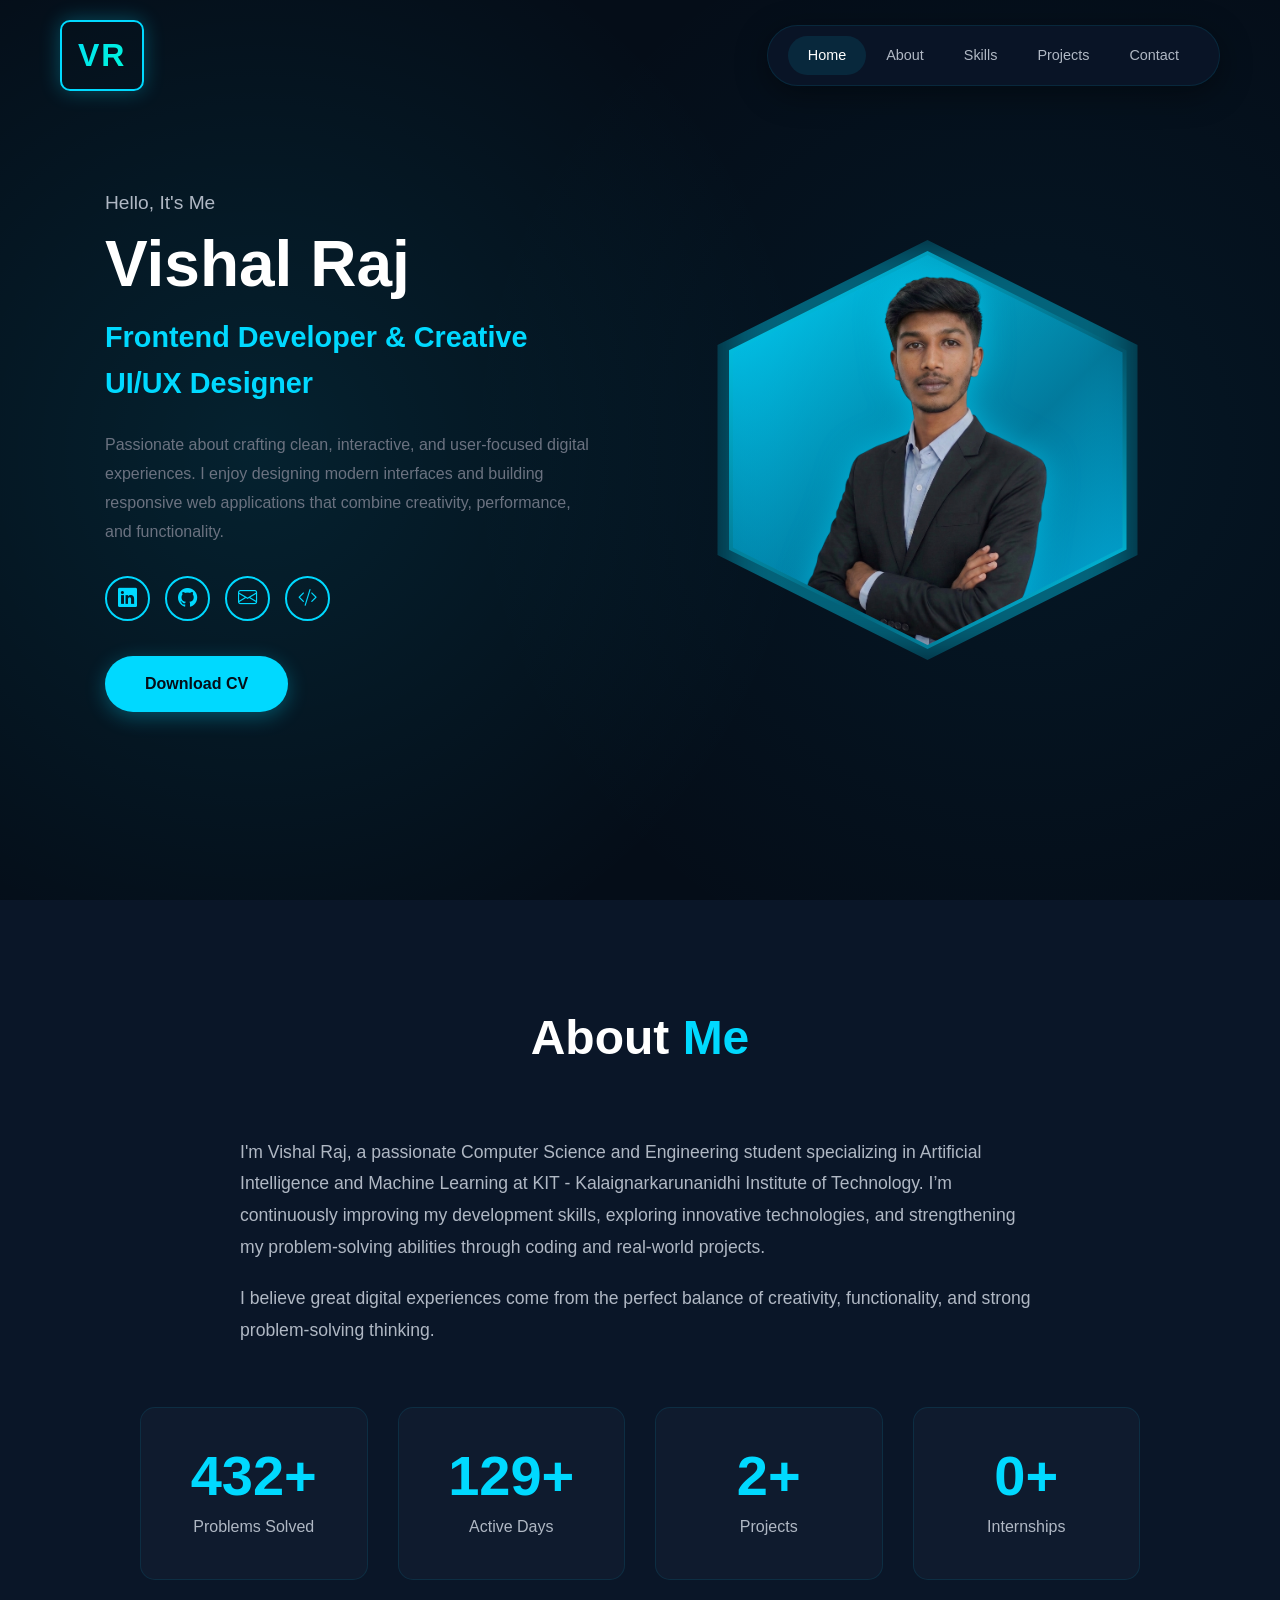
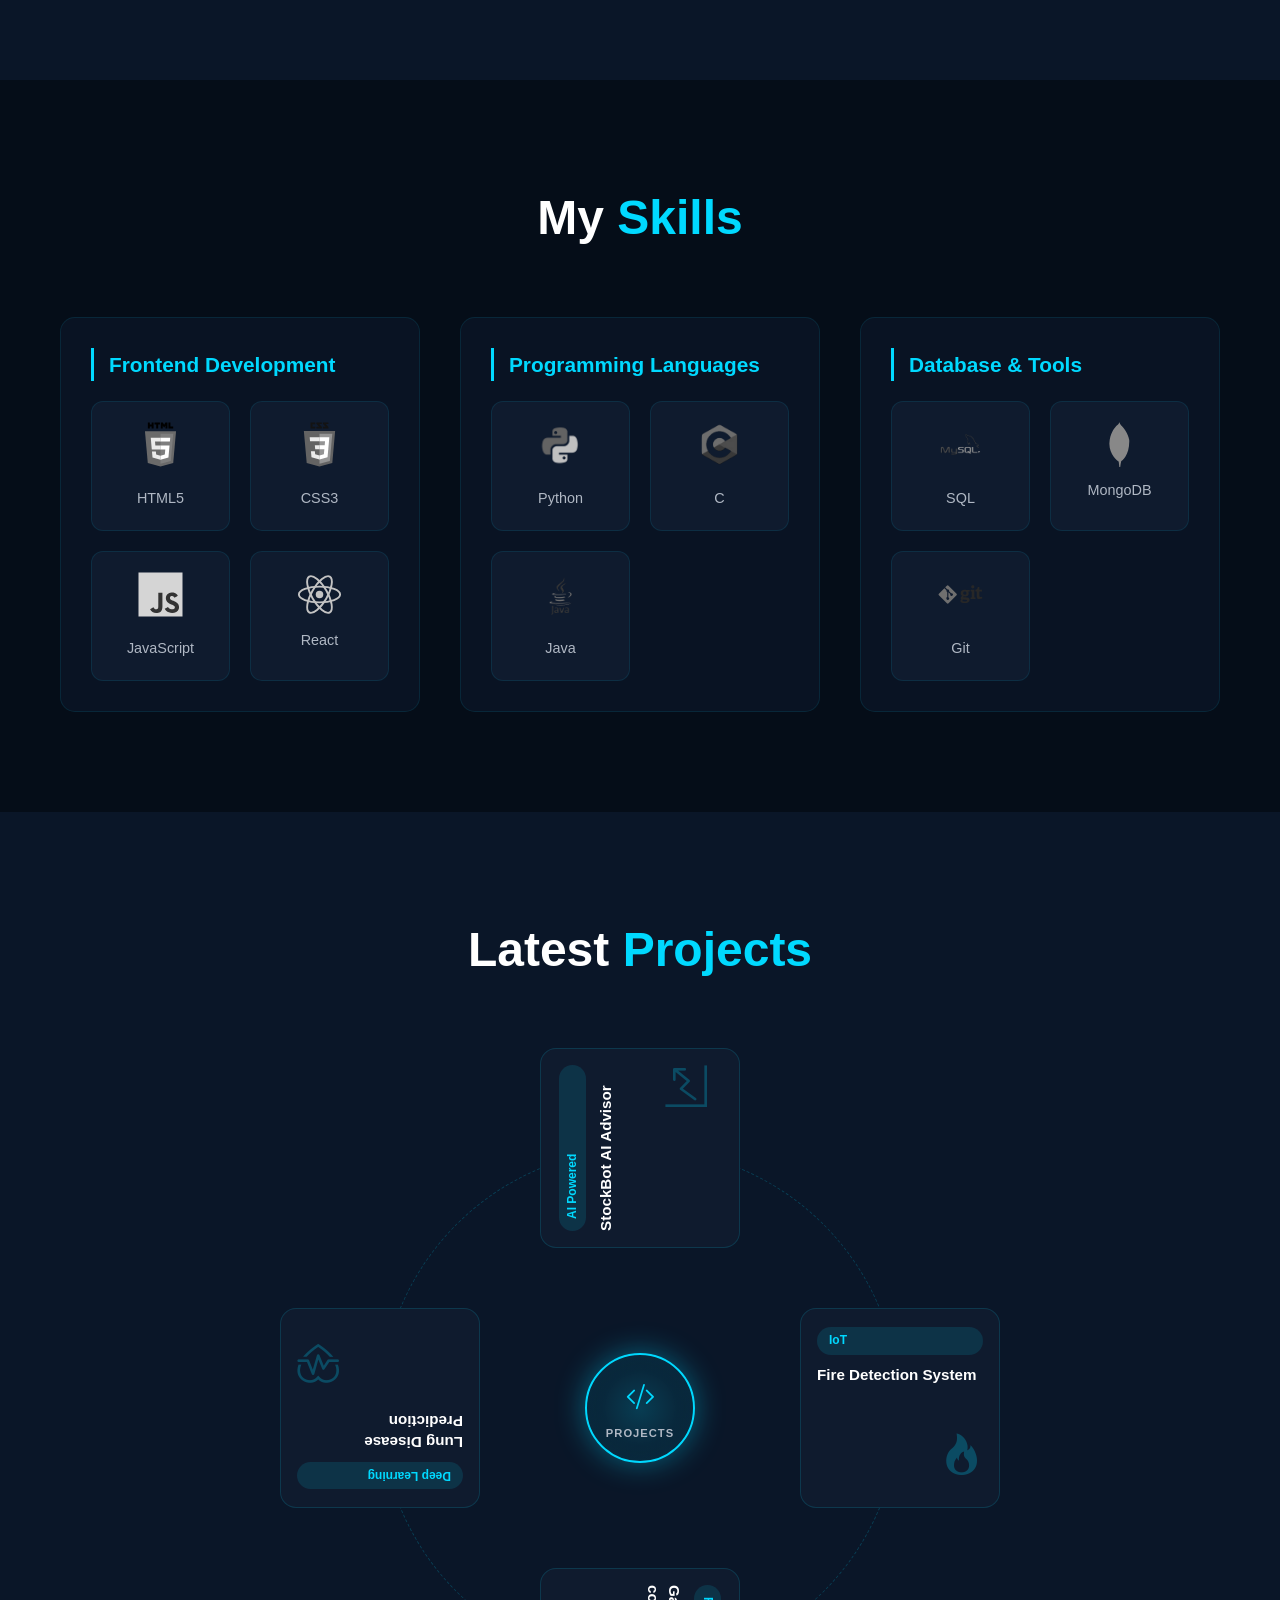
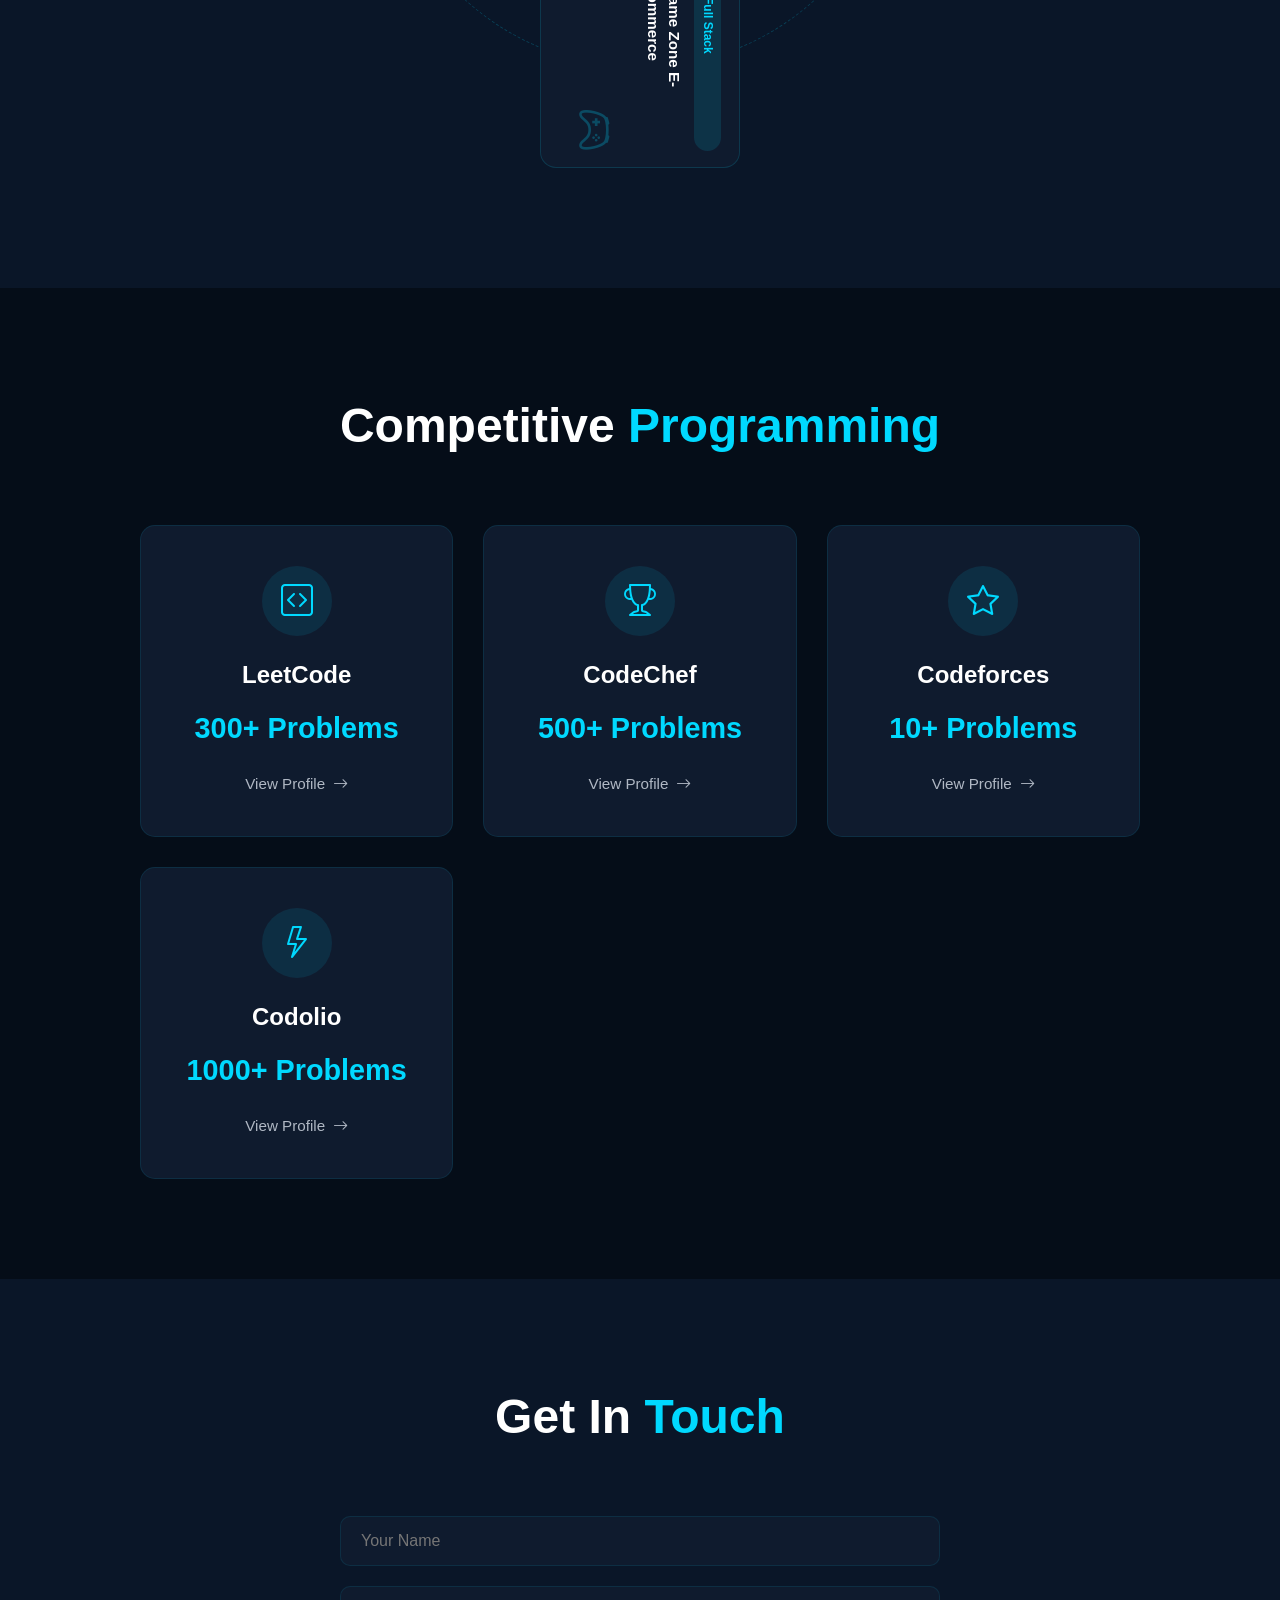
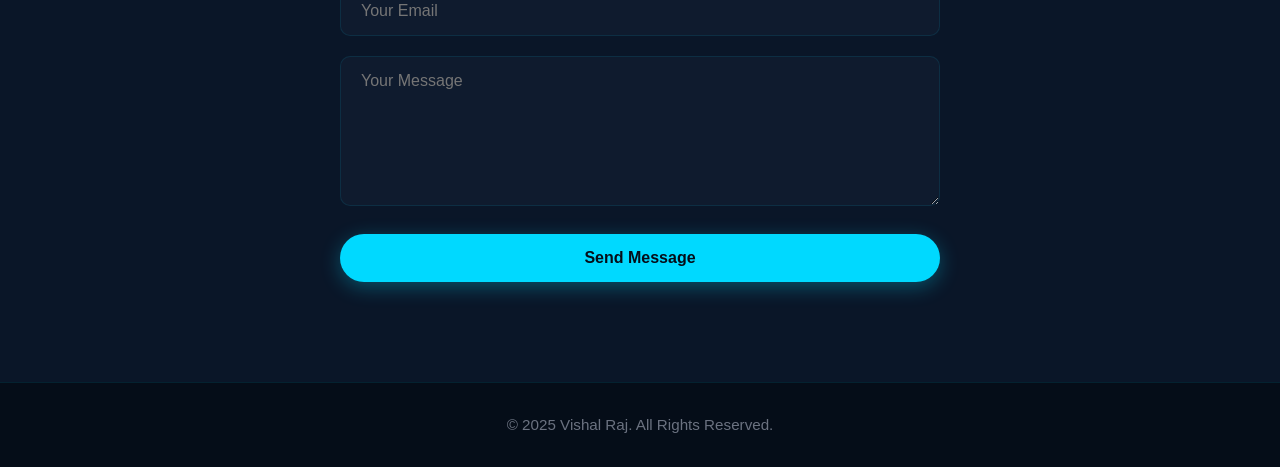
==== commit d5a14bac: "Updated image and added smooth scrolling animation" ====
--- a/index.html
+++ b/index.html
@@ -12,6 +12,9 @@
 
 <body>
 
+  <!-- Text Pressure Background -->
+  <div id="text-pressure-bg"></div>
+
   <!-- Header -->
   <header>
     <div class="logo">VR</div>
@@ -20,7 +23,7 @@
         <a href="#home" class="active">Home</a>
         <a href="#about">About</a>
         <a href="#skills">Skills</a>
-        <a href="#projects">Portfolio</a>
+        <a href="#projects">Projects</a>
         <a href="#contact">Contact</a>
       </nav>
     </div>
@@ -34,7 +37,8 @@
         <h1 class="name">Vishal Raj</h1>
         <p class="title"><span class="highlight">Frontend Developer & Creative UI/UX Designer</span></p>
         <p class="description">
-        Passionate about crafting clean, interactive, and user-focused digital experiences. I enjoy designing modern interfaces and building responsive web applications that combine creativity, performance, and functionality.
+          Passionate about crafting clean, interactive, and user-focused digital experiences. I enjoy designing modern
+          interfaces and building responsive web applications that combine creativity, performance, and functionality.
         </p>
         <div class="social-links">
           <a href="https://www.linkedin.com/in/vishalraj46/" target="_blank" class="social-icon">
@@ -55,7 +59,9 @@
       <div class="hero-image">
         <div class="hexagon-container">
           <div class="hexagon-glow"></div>
-          <img src="./images/vishal.jpg" alt="Vishal Raj" class="profile-img">
+          <div class="hexagon-border"></div>
+          <div class="hexagon-bg"></div>
+          <img src="./images/vishal.PNG" alt="Vishal Raj" class="profile-img">
         </div>
       </div>
     </div>
@@ -69,10 +75,12 @@
         <p>
           I'm Vishal Raj, a passionate Computer Science and Engineering student specializing in
           Artificial Intelligence and Machine Learning at KIT - Kalaignarkarunanidhi Institute of Technology.
-          I’m continuously improving my development skills, exploring innovative technologies, and strengthening my problem-solving abilities through coding and real-world projects.
+          I’m continuously improving my development skills, exploring innovative technologies, and strengthening my
+          problem-solving abilities through coding and real-world projects.
         </p>
         <p>
-          I believe great digital experiences come from the perfect balance of creativity, functionality, and strong problem-solving thinking.
+          I believe great digital experiences come from the perfect balance of creativity, functionality, and strong
+          problem-solving thinking.
         </p>
       </div>
 
@@ -102,7 +110,7 @@
   <section id="skills" class="skills">
     <div class="container">
       <h2 class="section-title">My <span class="highlight">Skills</span></h2>
-      
+
       <div class="skills-container">
         <!-- Frontend Development -->
         <div class="skill-category">
@@ -123,10 +131,12 @@
             <div class="skill-card">
               <div class="react-icon">
                 <svg viewBox="0 0 24 24" fill="#61DAFB" width="45" height="45">
-                  <circle cx="12" cy="12" r="2"/>
-                  <ellipse cx="12" cy="12" rx="11" ry="4.2" fill="none" stroke="#61DAFB" stroke-width="1"/>
-                  <ellipse cx="12" cy="12" rx="11" ry="4.2" fill="none" stroke="#61DAFB" stroke-width="1" transform="rotate(60 12 12)"/>
-                  <ellipse cx="12" cy="12" rx="11" ry="4.2" fill="none" stroke="#61DAFB" stroke-width="1" transform="rotate(120 12 12)"/>
+                  <circle cx="12" cy="12" r="2" />
+                  <ellipse cx="12" cy="12" rx="11" ry="4.2" fill="none" stroke="#61DAFB" stroke-width="1" />
+                  <ellipse cx="12" cy="12" rx="11" ry="4.2" fill="none" stroke="#61DAFB" stroke-width="1"
+                    transform="rotate(60 12 12)" />
+                  <ellipse cx="12" cy="12" rx="11" ry="4.2" fill="none" stroke="#61DAFB" stroke-width="1"
+                    transform="rotate(120 12 12)" />
                 </svg>
               </div>
               <p>React</p>
@@ -164,7 +174,8 @@
             <div class="skill-card">
               <div class="mongodb-icon">
                 <svg viewBox="0 0 24 24" fill="#47A248" width="45" height="45">
-                  <path d="M17.193 9.555c-1.264-5.58-4.252-7.414-4.573-8.115-.28-.394-.53-.954-.735-1.44-.036.495-.055.685-.523 1.184-.723.566-4.438 3.682-4.74 10.02-.282 5.912 4.27 9.435 4.888 9.884l.07.05A73.49 73.49 0 0111.91 24h.481c.114-1.032.284-2.056.51-3.07.417-.296 4.604-3.254 4.292-11.375z"/>
+                  <path
+                    d="M17.193 9.555c-1.264-5.58-4.252-7.414-4.573-8.115-.28-.394-.53-.954-.735-1.44-.036.495-.055.685-.523 1.184-.723.566-4.438 3.682-4.74 10.02-.282 5.912 4.27 9.435 4.888 9.884l.07.05A73.49 73.49 0 0111.91 24h.481c.114-1.032.284-2.056.51-3.07.417-.296 4.604-3.254 4.292-11.375z" />
                 </svg>
               </div>
               <p>MongoDB</p>
@@ -184,46 +195,78 @@
   <section id="projects" class="projects">
     <div class="container">
       <h2 class="section-title">Latest <span class="highlight">Projects</span></h2>
-      <div class="projects-grid">
-        
-       
-
-        <div class="project-card">
-          <div class="project-header">
-            <span class="project-tag">IoT</span>
-            
-          </div>
-          <h3>Fire Detection System</h3>
-          <p>Real-time fire detection using image processing and alert notifications with IoT integration.</p>
-        </div>
-
-        <div class="project-card">
-          <div class="project-header">
-            <span class="project-tag">Full Stack</span>
-            
-          </div>
-          <h3>Game Zone E-commerce</h3>
-          <p>Complete e-commerce platform for video games with user authentication, shopping cart, and payment integration.</p>
-        </div>
-
-         <div class="project-card">
-          <div class="project-header">
-            <span class="project-tag">Deep Learning</span>
-            
-          </div>
-          <h3>Lung Disease Prediction</h3>
-          <p>Hybrid CNN + RNN model to detect lung diseases from X-ray images using advanced deep learning techniques.</p>
-        </div>
-
-        <div class="project-card">
-          <div class="project-header">
-            <span class="project-tag">AI Powered</span>
-          </div>
-          <h3>StockBot AI Advisor</h3>
-          <p>Intelligent stock market analysis platform that provides AI-powered insights, market trend analysis, portfolio tracking, and smart investment recommendations through an interactive dashboard.</p>
-        </div>
-        
-
+      <div class="orbit-wrapper">
+        <!-- Center hub -->
+        <div class="orbit-center">
+          <i class="bi bi-code-slash"></i>
+          <span>Projects</span>
+        </div>
+        <!-- Decorative dashed ring -->
+        <div class="orbit-ring"></div>
+        <!-- Rotating track — all cards orbit together -->
+        <div class="orbit-track">
+
+          <div class="orbit-item">
+            <div class="project-card">
+              <div class="card-front">
+                <span class="project-tag">IoT</span>
+                <h3>Fire Detection System</h3>
+                <i class="bi bi-fire card-icon"></i>
+              </div>
+              <div class="card-overlay">
+                <span class="project-tag">IoT</span>
+                <h3>Fire Detection System</h3>
+                <p>Real-time fire detection using image processing and alert notifications with IoT integration.</p>
+              </div>
+            </div>
+          </div>
+
+          <div class="orbit-item">
+            <div class="project-card">
+              <div class="card-front">
+                <span class="project-tag">Full Stack</span>
+                <h3>Game Zone E-commerce</h3>
+                <i class="bi bi-controller card-icon"></i>
+              </div>
+              <div class="card-overlay">
+                <span class="project-tag">Full Stack</span>
+                <h3>Game Zone E-commerce</h3>
+                <p>Complete e-commerce platform for video games with user authentication, shopping cart, and payment integration.</p>
+              </div>
+            </div>
+          </div>
+
+          <div class="orbit-item">
+            <div class="project-card">
+              <div class="card-front">
+                <span class="project-tag">Deep Learning</span>
+                <h3>Lung Disease Prediction</h3>
+                <i class="bi bi-heart-pulse card-icon"></i>
+              </div>
+              <div class="card-overlay">
+                <span class="project-tag">Deep Learning</span>
+                <h3>Lung Disease Prediction</h3>
+                <p>Hybrid CNN + RNN model to detect lung diseases from X-ray images using advanced deep learning techniques.</p>
+              </div>
+            </div>
+          </div>
+
+          <div class="orbit-item">
+            <div class="project-card">
+              <div class="card-front">
+                <span class="project-tag">AI Powered</span>
+                <h3>StockBot AI Advisor</h3>
+                <i class="bi bi-graph-up-arrow card-icon"></i>
+              </div>
+              <div class="card-overlay">
+                <span class="project-tag">AI Powered</span>
+                <h3>StockBot AI Advisor</h3>
+                <p>AI-powered stock market analysis with insights, trend analysis, portfolio tracking and smart recommendations.</p>
+              </div>
+            </div>
+          </div>
+
+        </div>
       </div>
     </div>
   </section>
@@ -233,7 +276,7 @@
     <div class="container">
       <h2 class="section-title">Competitive <span class="highlight">Programming</span></h2>
       <div class="competitive-grid">
-        
+
         <div class="competitive-card">
           <div class="platform-icon">
             <i class="bi bi-code-square"></i>
@@ -307,98 +350,8 @@
     <p>&copy; 2025 Vishal Raj. All Rights Reserved.</p>
   </footer>
 
-  <script>
-    // Smooth scrolling
-    document.querySelectorAll('a[href^="#"]').forEach(anchor => {
-      anchor.addEventListener('click', function (e) {
-        e.preventDefault();
-        const target = document.querySelector(this.getAttribute('href'));
-        if (target) {
-          target.scrollIntoView({
-            behavior: 'smooth',
-            block: 'start'
-          });
-        }
-      });
-    });
-
-    // Active navigation
-    const sections = document.querySelectorAll('section');
-    const navLinks = document.querySelectorAll('nav a');
-
-    window.addEventListener('scroll', () => {
-      let current = '';
-      sections.forEach(section => {
-        const sectionTop = section.offsetTop;
-        const sectionHeight = section.clientHeight;
-        if (scrollY >= (sectionTop - 200)) {
-          current = section.getAttribute('id');
-        }
-      });
-
-      navLinks.forEach(link => {
-        link.classList.remove('active');
-        if (link.getAttribute('href').slice(1) === current) {
-          link.classList.add('active');
-        }
-      });
-    });
-
-    // Scroll animations
-    const observerOptions = {
-      threshold: 0.1,
-      rootMargin: '0px 0px -100px 0px'
-    };
-
-    const observer = new IntersectionObserver((entries) => {
-      entries.forEach(entry => {
-        if (entry.isIntersecting) {
-          entry.target.classList.add('animate');
-        }
-      });
-    }, observerOptions);
-
-    document.querySelectorAll('.skill-card, .project-card, .competitive-card').forEach(el => {
-      observer.observe(el);
-    });
-
-    // Animated Counter for Stats
-    const statNumbers = document.querySelectorAll('.stat-number');
-    let hasAnimated = false;
-
-    const animateCounter = (element) => {
-      const target = parseInt(element.getAttribute('data-target'));
-      const duration = 2000; // 2 seconds
-      const increment = target / (duration / 16); // 60fps
-      let current = 0;
-
-      const updateCounter = () => {
-        current += increment;
-        if (current < target) {
-          element.textContent = Math.floor(current);
-          requestAnimationFrame(updateCounter);
-        } else {
-          element.textContent = target;
-        }
-      };
-
-      updateCounter();
-    };
-
-    const statsObserver = new IntersectionObserver((entries) => {
-      entries.forEach(entry => {
-        if (entry.isIntersecting && !hasAnimated) {
-          hasAnimated = true;
-          statNumbers.forEach(stat => animateCounter(stat));
-        }
-      });
-    }, { threshold: 0.5 });
-
-    const statsSection = document.querySelector('.stats-grid');
-    if (statsSection) {
-      statsObserver.observe(statsSection);
-    }
-  </script>
+  <script src="./text-pressure.js"></script>
+  <script src="./main.js"></script>
 
 </body>
 
--- a/style.css
+++ b/style.css
@@ -23,6 +23,36 @@
   color: var(--text-primary);
   line-height: 1.6;
   overflow-x: hidden;
+  position: relative;
+}
+
+/* Text Pressure Background */
+#text-pressure-bg {
+  position: fixed;
+  top: 0;
+  left: 0;
+  width: 100%;
+  height: 100%;
+  z-index: 0;
+  pointer-events: none;
+  display: flex;
+  align-items: center;
+  justify-content: center;
+  overflow: hidden;
+}
+
+#text-pressure-bg .text-pressure-title {
+  font-size: 120px;
+  font-weight: 900;
+  letter-spacing: -0.02em;
+}
+
+/* Ensure all content is above background */
+header,
+section,
+footer {
+  position: relative;
+  z-index: 1;
 }
 
 .container {
@@ -125,7 +155,7 @@
   right: 0;
   bottom: 0;
   background: radial-gradient(circle at 20% 50%, rgba(0, 217, 255, 0.1) 0%, transparent 50%),
-              radial-gradient(circle at 80% 50%, rgba(0, 153, 204, 0.08) 0%, transparent 50%);
+    radial-gradient(circle at 80% 50%, rgba(0, 153, 204, 0.08) 0%, transparent 50%);
   pointer-events: none;
 }
 
@@ -235,44 +265,75 @@
 
 .hexagon-container {
   position: relative;
-  width: 400px;
-  height: 460px;
+  width: 390px;
+  height: 390px;
   display: flex;
   align-items: center;
   justify-content: center;
 }
 
+/* Hexagon background fill */
+.hexagon-bg {
+  position: absolute;
+  top: 0;
+  left: 0;
+  width: 100%;
+  height: 100%;
+  background: linear-gradient(160deg, rgba(0, 200, 240, 0.35) 0%, rgba(0, 120, 180, 0.45) 100%);
+  clip-path: polygon(50% 0%, 100% 25%, 100% 75%, 50% 100%, 0% 75%, 0% 25%);
+  z-index: 1;
+}
+
+/* Hexagon border ring */
+.hexagon-border {
+  position: absolute;
+  top: -4px;
+  left: -4px;
+  width: calc(100% + 8px);
+  height: calc(100% + 8px);
+  clip-path: polygon(50% 0%, 100% 25%, 100% 75%, 50% 100%, 0% 75%, 0% 25%);
+  background: linear-gradient(135deg, var(--primary-color), transparent 60%, var(--primary-color));
+  z-index: 0;
+}
+
+/* Glowing aura */
 .hexagon-glow {
   position: absolute;
+  top: -15px;
+  left: -15px;
+  width: calc(100% + 30px);
+  height: calc(100% + 30px);
+  background: var(--primary-color);
+  clip-path: polygon(50% 0%, 100% 25%, 100% 75%, 50% 100%, 0% 75%, 0% 25%);
+  filter: blur(25px);
+  opacity: 0.4;
+  animation: pulse 3s ease-in-out infinite;
+  z-index: 0;
+}
+
+@keyframes pulse {
+
+  0%,
+  100% {
+    opacity: 0.4;
+    transform: scale(1);
+  }
+
+  50% {
+    opacity: 0.6;
+    transform: scale(1.06);
+  }
+}
+
+.profile-img {
+  position: relative;
   width: 100%;
   height: 100%;
-  background: var(--primary-color);
+  object-fit: cover;
+  object-position: top center;
   clip-path: polygon(50% 0%, 100% 25%, 100% 75%, 50% 100%, 0% 75%, 0% 25%);
-  filter: blur(30px);
-  opacity: 0.6;
-  animation: pulse 3s ease-in-out infinite;
-}
-
-@keyframes pulse {
-  0%, 100% {
-    transform: scale(1);
-    opacity: 0.6;
-  }
-  50% {
-    transform: scale(1.05);
-    opacity: 0.8;
-  }
-}
-
-.profile-img {
-  position: relative;
-  width: 380px;
-  height: 440px;
-  object-fit: cover;
-  clip-path: polygon(50% 0%, 100% 25%, 100% 75%, 50% 100%, 0% 75%, 0% 25%);
-  border: 3px solid var(--primary-color);
-  box-shadow: 0 0 40px rgba(0, 217, 255, 0.5);
   z-index: 2;
+  filter: drop-shadow(0 0 15px rgba(0, 217, 255, 0.5));
 }
 
 /* Section Styles */
@@ -461,96 +522,222 @@
 /* Projects Section */
 .projects {
   background: var(--dark-bg);
-}
-
-.projects-grid {
-  display: grid;
-  grid-template-columns: repeat(auto-fit, minmax(350px, 1fr));
-  gap: 30px;
-  max-width: 1200px;
+  padding: 100px 0 120px;
+  overflow: hidden;
+}
+
+/* ── Orbit Layout ── */
+.orbit-wrapper {
+  position: relative;
+  width: 720px;
+  height: 720px;
   margin: 0 auto;
 }
 
+/* Center hub */
+.orbit-center {
+  position: absolute;
+  top: 50%;
+  left: 50%;
+  transform: translate(-50%, -50%);
+  width: 110px;
+  height: 110px;
+  background: radial-gradient(circle, rgba(0, 217, 255, 0.2) 0%, rgba(0, 217, 255, 0.05) 70%);
+  border: 2px solid var(--primary-color);
+  border-radius: 50%;
+  display: flex;
+  flex-direction: column;
+  align-items: center;
+  justify-content: center;
+  gap: 5px;
+  z-index: 20;
+  box-shadow: 0 0 30px rgba(0, 217, 255, 0.4), inset 0 0 20px rgba(0, 217, 255, 0.1);
+}
+
+.orbit-center i {
+  font-size: 1.8rem;
+  color: var(--primary-color);
+}
+
+.orbit-center span {
+  font-size: 0.7rem;
+  font-weight: 600;
+  color: var(--text-secondary);
+  letter-spacing: 1px;
+  text-transform: uppercase;
+}
+
+/* Decorative dashed ring */
+.orbit-ring {
+  position: absolute;
+  top: 50%;
+  left: 50%;
+  transform: translate(-50%, -50%);
+  width: 520px;
+  height: 520px;
+  border: 1.5px dashed rgba(0, 217, 255, 0.2);
+  border-radius: 50%;
+  z-index: 1;
+  pointer-events: none;
+  animation: ring-pulse 4s ease-in-out infinite;
+}
+
+@keyframes ring-pulse {
+  0%, 100% { border-color: rgba(0, 217, 255, 0.2); }
+  50%       { border-color: rgba(0, 217, 255, 0.45); }
+}
+
+/* ── Rotating track: spins the whole group ── */
+.orbit-track {
+  position: absolute;
+  top: 0;
+  left: 0;
+  width: 100%;
+  height: 100%;
+  animation: track-spin 18s linear infinite;
+  z-index: 5;
+}
+
+@keyframes track-spin {
+  from { transform: rotate(0deg); }
+  to   { transform: rotate(360deg); }
+}
+
+/* Track hover pause handled by JavaScript (orbit-card-hover) */
+
+/* ── Orbit items: fixed positions, orbit via parent track ── */
+.orbit-item {
+  position: absolute;
+  top: 50%;
+  left: 50%;
+  width: 200px;
+  height: 200px;
+  margin: -100px 0 0 -100px;
+}
+
+/* 4 cards evenly at 0° / 90° / 180° / 270° */
+.orbit-track .orbit-item:nth-child(1) { transform: rotate(0deg)   translateX(260px); }
+.orbit-track .orbit-item:nth-child(2) { transform: rotate(90deg)  translateX(260px); }
+.orbit-track .orbit-item:nth-child(3) { transform: rotate(180deg) translateX(260px); }
+.orbit-track .orbit-item:nth-child(4) { transform: rotate(270deg) translateX(260px); }
+
+/* ── Project card: counter-rotates to stay upright ── */
 .project-card {
+  width: 100%;
+  height: 100%;
   background: var(--card-bg);
-  padding: 30px;
-  border-radius: 15px;
-  border: 1px solid rgba(0, 217, 255, 0.1);
-  transition: all 0.3s ease;
+  border: 1px solid rgba(0, 217, 255, 0.15);
+  border-radius: 16px;
+  position: relative;
+  overflow: hidden;
+  cursor: pointer;
+  transition: border-color 0.3s ease, box-shadow 0.3s ease;
+}
+
+/*
+  Each card must cancel its OWN positional rotation + the track rotation.
+  orbit-item:nth-child(N) is placed at angle (N-1)*90deg,
+  so the card must start counter-rotated by that same amount.
+
+  Card 1 (0deg offset):   from  0deg  → -360deg
+  Card 2 (90deg offset):  from -90deg → -450deg
+  Card 3 (180deg offset): from -180deg → -540deg
+  Card 4 (270deg offset): from -270deg → -630deg
+*/
+.orbit-track .orbit-item:nth-child(1) .project-card { animation: card-upright-0   18s linear infinite; }
+.orbit-track .orbit-item:nth-child(2) .project-card { animation: card-upright-90  18s linear infinite; }
+.orbit-track .orbit-item:nth-child(3) .project-card { animation: card-upright-180 18s linear infinite; }
+.orbit-track .orbit-item:nth-child(4) .project-card { animation: card-upright-270 18s linear infinite; }
+
+@keyframes card-upright-0   { from { transform: rotate(0deg);    } to { transform: rotate(-360deg); } }
+@keyframes card-upright-90  { from { transform: rotate(-90deg);  } to { transform: rotate(-450deg); } }
+@keyframes card-upright-180 { from { transform: rotate(-180deg); } to { transform: rotate(-540deg); } }
+@keyframes card-upright-270 { from { transform: rotate(-270deg); } to { transform: rotate(-630deg); } }
+
+/* Hover pause handled by JavaScript (orbit-card-hover) */
+
+.project-card:hover {
+  border-color: var(--primary-color);
+  box-shadow: 0 0 28px rgba(0, 217, 255, 0.35);
+  z-index: 30;
+}
+
+/* ── Card front (default view) ── */
+.card-front {
+  position: absolute;
+  inset: 0;
+  padding: 18px 16px;
+  display: flex;
+  flex-direction: column;
+  gap: 10px;
+  transition: opacity 0.3s ease;
+}
+
+.card-front h3 {
+  font-size: 0.95rem;
+  color: var(--text-primary);
+  line-height: 1.35;
+  margin: 0;
+}
+
+.card-icon {
+  font-size: 2.6rem;
+  color: var(--primary-color);
+  opacity: 0.25;
+  margin-top: auto;
+  align-self: flex-end;
+}
+
+/* ── Card overlay (hover detail view) ── */
+.card-overlay {
+  position: absolute;
+  inset: 0;
+  background: linear-gradient(150deg, rgba(0, 12, 30, 0.97) 0%, rgba(0, 50, 72, 0.97) 100%);
+  backdrop-filter: blur(10px);
+  border-radius: inherit;
+  padding: 16px;
+  display: flex;
+  flex-direction: column;
+  gap: 8px;
   opacity: 0;
-  transform: translateY(30px);
-}
-
-.project-card.animate {
+  transition: opacity 0.3s ease;
+  pointer-events: none;
+}
+
+.project-card:hover .card-overlay {
   opacity: 1;
-  transform: translateY(0);
-}
-
-.project-card:hover {
-  transform: translateY(-10px);
-  border-color: var(--primary-color);
-  box-shadow: 0 10px 30px rgba(0, 217, 255, 0.2);
+  pointer-events: auto;
+}
+
+.card-overlay h3 {
+  font-size: 0.9rem;
+  color: var(--text-primary);
+  line-height: 1.3;
+  margin: 0;
+}
+
+.card-overlay p {
+  font-size: 0.78rem;
+  color: var(--text-secondary);
+  line-height: 1.55;
+  margin: 0;
 }
 
 .project-header {
   display: flex;
   justify-content: space-between;
   align-items: center;
-  margin-bottom: 20px;
+  margin-bottom: 0;
 }
 
 .project-tag {
-  background: rgba(0, 217, 255, 0.1);
+  background: rgba(0, 217, 255, 0.12);
   color: var(--primary-color);
-  padding: 6px 15px;
+  padding: 4px 12px;
   border-radius: 20px;
-  font-size: 0.85rem;
+  font-size: 0.75rem;
   font-weight: 600;
-}
-
-.project-status {
-  padding: 6px 15px;
-  border-radius: 20px;
-  font-size: 0.85rem;
-  font-weight: 600;
-}
-
-.project-status.ongoing {
-  background: rgba(255, 193, 7, 0.1);
-  color: #ffc107;
-}
-
-.project-status.completed {
-  background: rgba(76, 175, 80, 0.1);
-  color: #4caf50;
-}
-
-.project-card h3 {
-  font-size: 1.5rem;
-  color: var(--text-primary);
-  margin-bottom: 15px;
-}
-
-.project-card p {
-  color: var(--text-secondary);
-  font-size: 1rem;
-  line-height: 1.6;
-  margin-bottom: 20px;
-}
-
-.project-tech {
-  display: flex;
-  gap: 10px;
-  flex-wrap: wrap;
-}
-
-.project-tech span {
-  background: rgba(0, 217, 255, 0.05);
-  color: var(--text-muted);
-  padding: 5px 12px;
-  border-radius: 15px;
-  font-size: 0.85rem;
-  border: 1px solid rgba(0, 217, 255, 0.1);
+  display: inline-block;
 }
 
 /* Competitive Programming Section */
@@ -716,13 +903,23 @@
   }
 
   .hexagon-container {
-    width: 350px;
-    height: 410px;
+    width: 370px;
+    height: 450px;
+  }
+
+  .hexagon-bg {
+    width: 230px;
+    height: 195px;
+  }
+
+  .hexagon-glow {
+    width: 250px;
+    height: 215px;
   }
 
   .profile-img {
     width: 330px;
-    height: 390px;
+    height: 410px;
   }
 }
 
@@ -778,13 +975,23 @@
   }
 
   .hexagon-container {
-    width: 300px;
-    height: 360px;
+    width: 320px;
+    height: 400px;
+  }
+
+  .hexagon-bg {
+    width: 200px;
+    height: 170px;
+  }
+
+  .hexagon-glow {
+    width: 220px;
+    height: 190px;
   }
 
   .profile-img {
-    width: 280px;
-    height: 340px;
+    width: 290px;
+    height: 370px;
   }
 
   .section-title {
@@ -796,7 +1003,27 @@
     gap: 20px;
   }
 
-  .projects-grid,
+  .orbit-wrapper {
+    width: 500px;
+    height: 500px;
+  }
+
+  .orbit-ring {
+    width: 380px;
+    height: 380px;
+  }
+
+  .orbit-item {
+    width: 160px;
+    height: 160px;
+    margin: -80px 0 0 -80px;
+  }
+
+  .orbit-track .orbit-item:nth-child(1) { transform: rotate(0deg)   translateX(190px); }
+  .orbit-track .orbit-item:nth-child(2) { transform: rotate(90deg)  translateX(190px); }
+  .orbit-track .orbit-item:nth-child(3) { transform: rotate(180deg) translateX(190px); }
+  .orbit-track .orbit-item:nth-child(4) { transform: rotate(270deg) translateX(190px); }
+
   .competitive-grid {
     grid-template-columns: 1fr;
   }
@@ -839,13 +1066,23 @@
   }
 
   .hexagon-container {
-    width: 250px;
+    width: 270px;
+    height: 340px;
+  }
+
+  .hexagon-bg {
+    width: 160px;
+    height: 138px;
+  }
+
+  .hexagon-glow {
+    width: 180px;
+    height: 158px;
+  }
+
+  .profile-img {
+    width: 240px;
     height: 310px;
-  }
-
-  .profile-img {
-    width: 230px;
-    height: 290px;
   }
 
   .section-title {
@@ -855,4 +1092,46 @@
   .skills-grid {
     grid-template-columns: repeat(2, 1fr);
   }
-}
+
+  .orbit-wrapper {
+    width: 340px;
+    height: 340px;
+  }
+
+  .orbit-ring {
+    width: 280px;
+    height: 280px;
+  }
+
+  .orbit-center {
+    width: 80px;
+    height: 80px;
+  }
+
+  .orbit-center i {
+    font-size: 1.4rem;
+  }
+
+  .orbit-item {
+    width: 130px;
+    height: 130px;
+    margin: -65px 0 0 -65px;
+  }
+
+  .orbit-track .orbit-item:nth-child(1) { transform: rotate(0deg)   translateX(140px); }
+  .orbit-track .orbit-item:nth-child(2) { transform: rotate(90deg)  translateX(140px); }
+  .orbit-track .orbit-item:nth-child(3) { transform: rotate(180deg) translateX(140px); }
+  .orbit-track .orbit-item:nth-child(4) { transform: rotate(270deg) translateX(140px); }
+
+  .project-card {
+    padding: 14px 12px;
+  }
+
+  .project-card h3 {
+    font-size: 0.85rem;
+  }
+
+  .project-card p {
+    font-size: 0.75rem;
+  }
+}
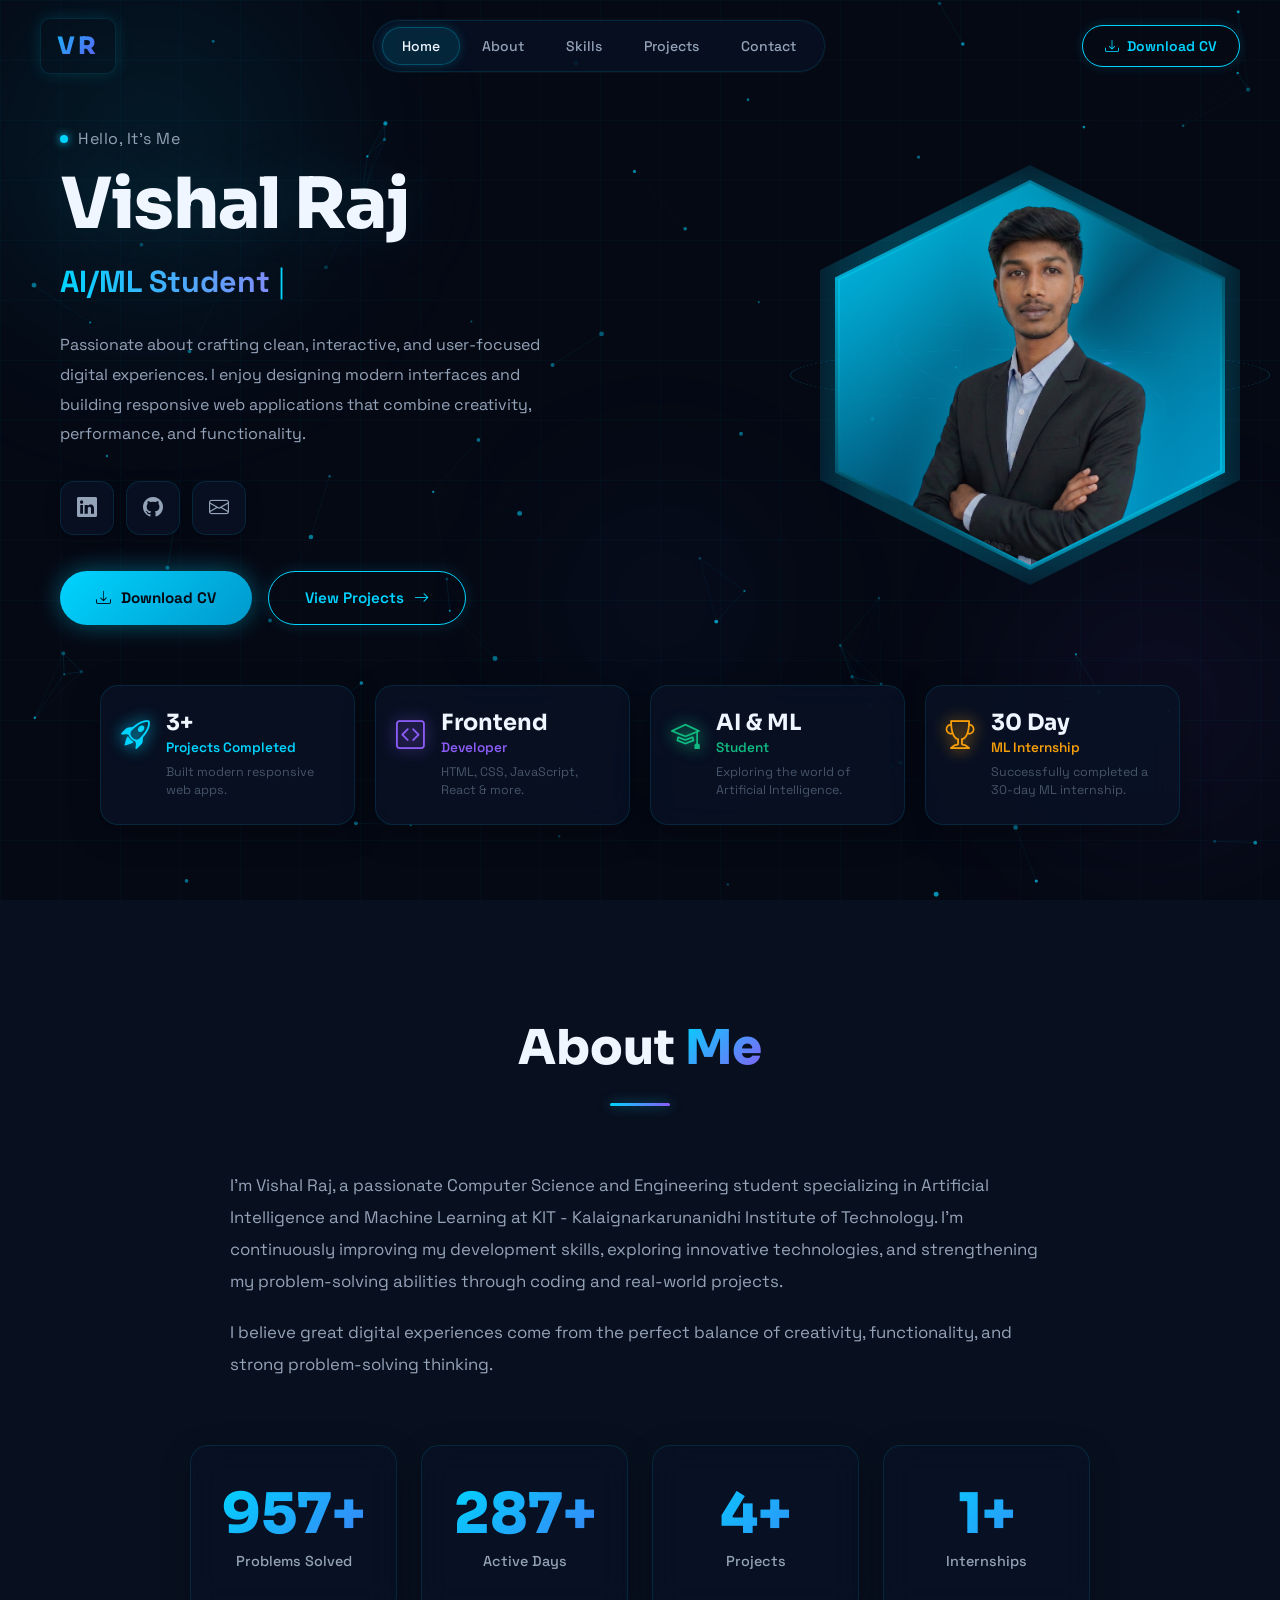
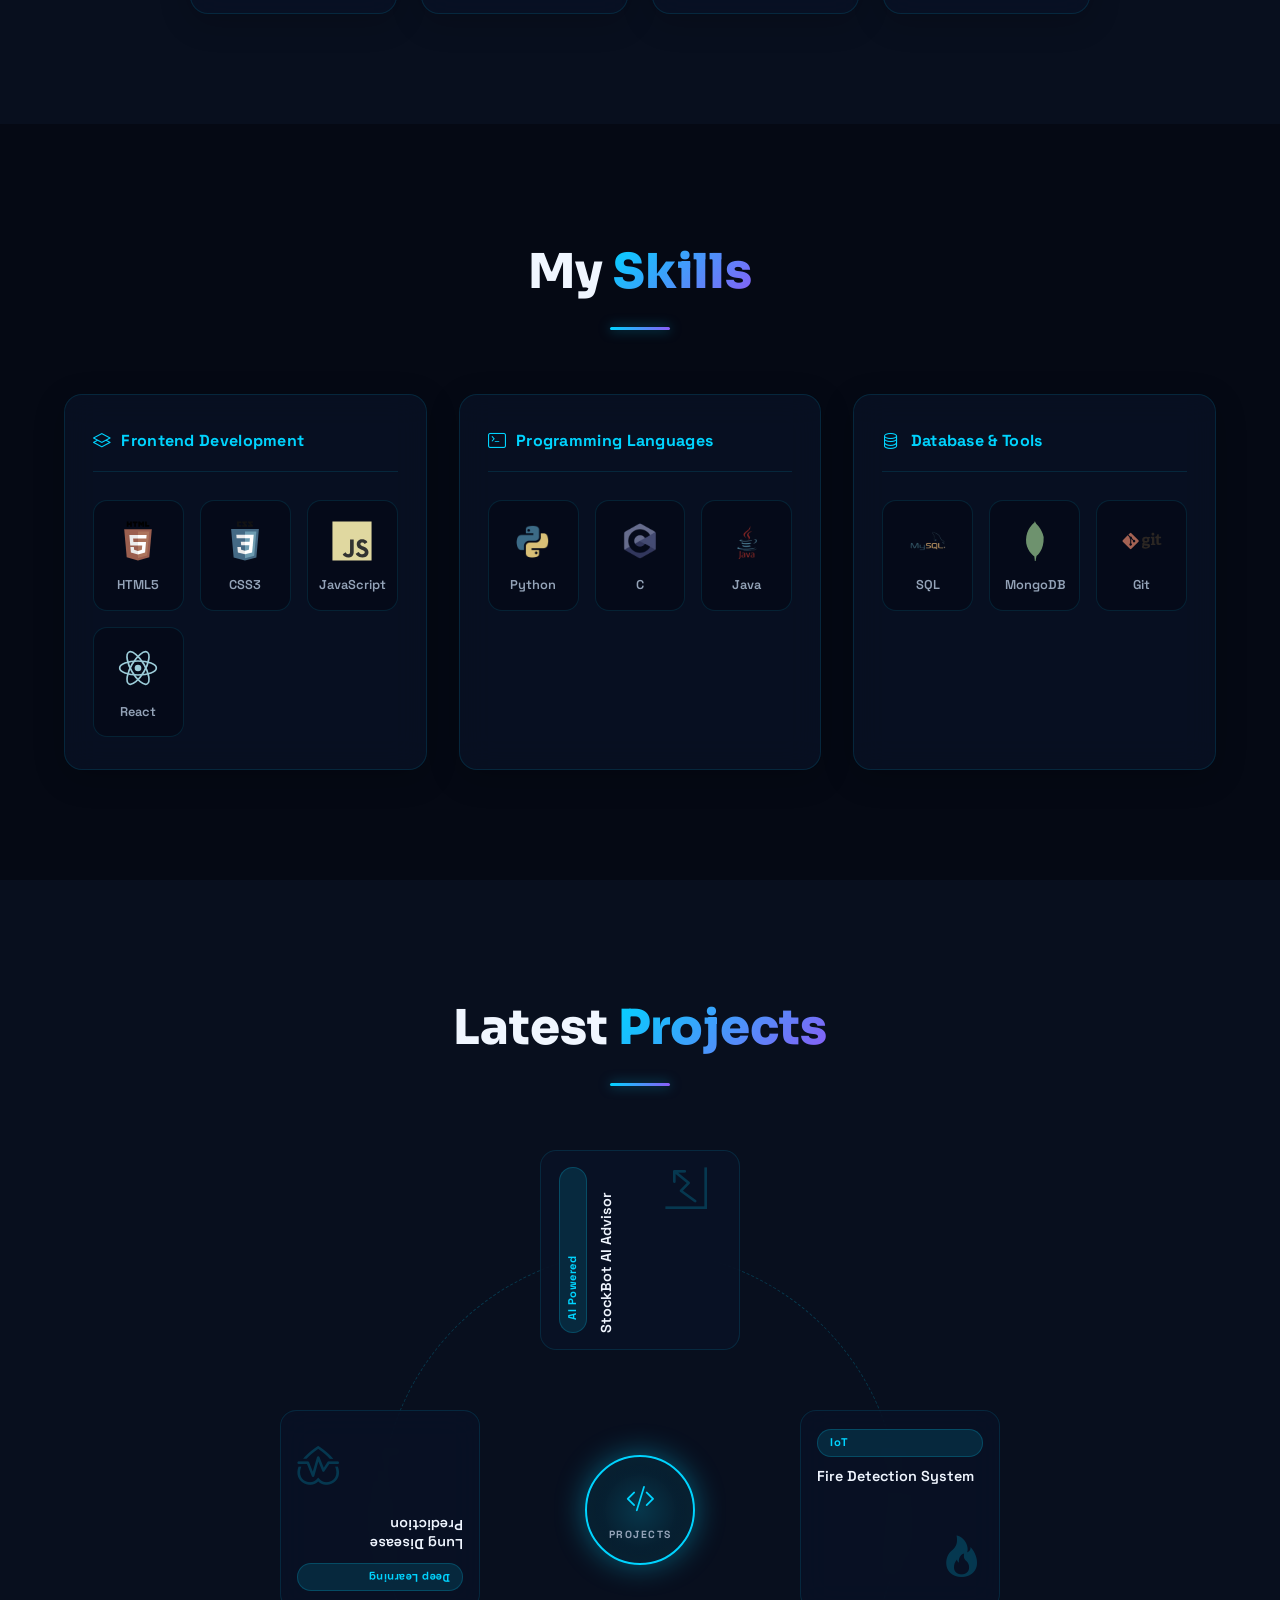
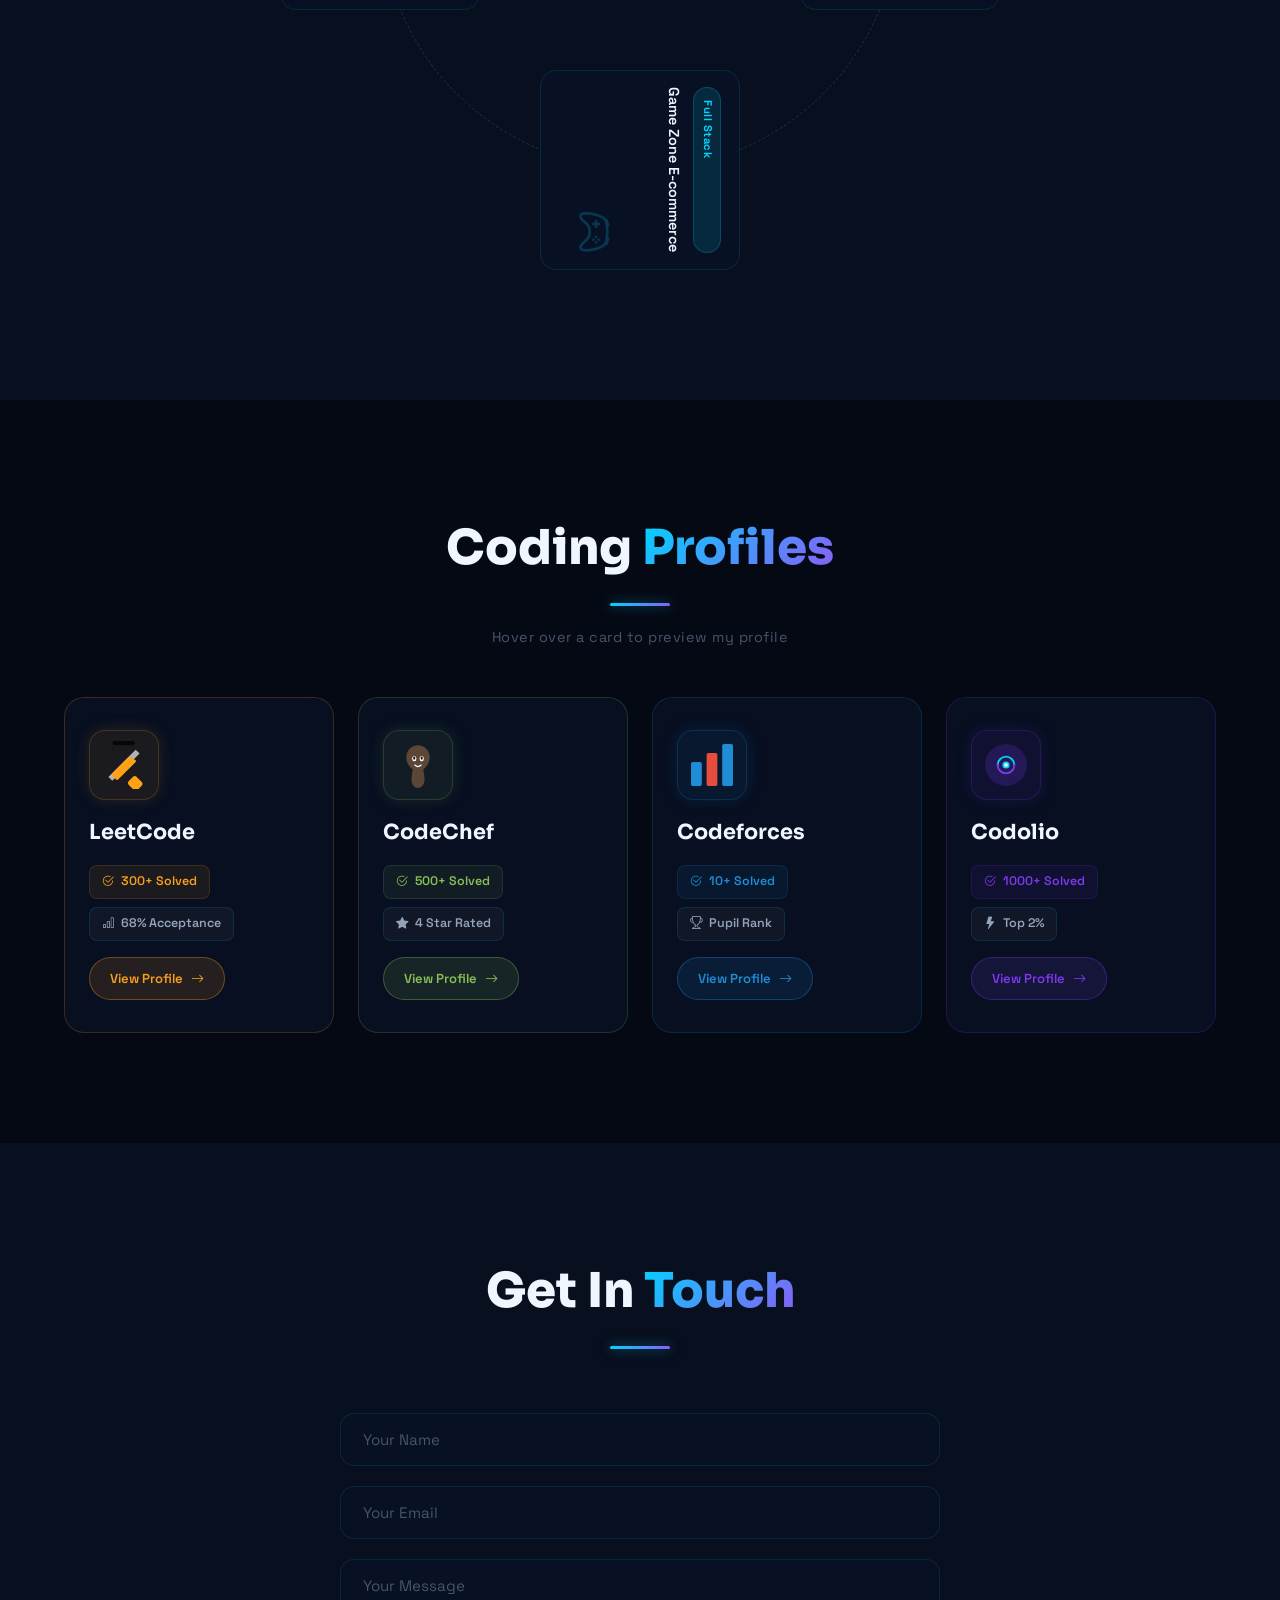
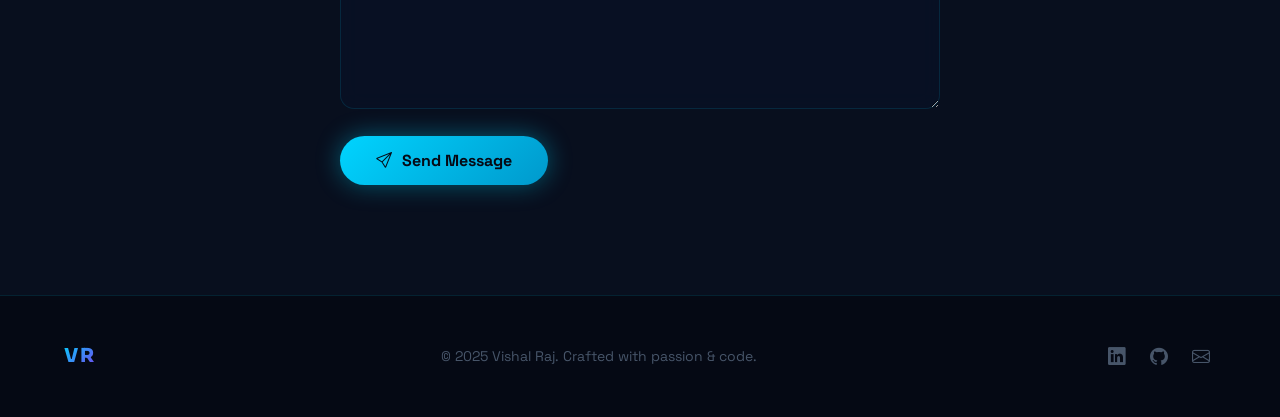
==== commit f979659a: "Added images and Updated ui" ====
--- a/index.html
+++ b/index.html
@@ -4,7 +4,14 @@
 <head>
   <meta charset="UTF-8">
   <meta name="viewport" content="width=device-width, initial-scale=1.0">
-  <title>Vishal Raj - Portfolio</title>
+  <title>Vishal Raj — Portfolio</title>
+  <meta name="description"
+    content="Vishal Raj — Frontend Developer & AI/ML Student. Crafting modern, interactive web experiences with React, JavaScript, and creative UI/UX design.">
+  <link rel="preconnect" href="https://fonts.googleapis.com">
+  <link rel="preconnect" href="https://fonts.gstatic.com" crossorigin>
+  <link
+    href="https://fonts.googleapis.com/css2?family=Space+Grotesk:wght@300;400;500;600;700&family=Sora:wght@300;400;500;600;700;800&display=swap"
+    rel="stylesheet">
   <link rel="stylesheet" href="style.css">
   <link href="https://cdn.jsdelivr.net/npm/bootstrap-icons@1.10.5/font/bootstrap-icons.css" rel="stylesheet">
   <link href="https://cdnjs.cloudflare.com/ajax/libs/font-awesome/6.4.0/css/all.min.css" rel="stylesheet">
@@ -12,70 +19,177 @@
 
 <body>
 
-  <!-- Text Pressure Background -->
-  <div id="text-pressure-bg"></div>
-
-  <!-- Header -->
-  <header>
-    <div class="logo">VR</div>
-    <div class="nav-container">
-      <nav>
-        <a href="#home" class="active">Home</a>
-        <a href="#about">About</a>
-        <a href="#skills">Skills</a>
-        <a href="#projects">Projects</a>
-        <a href="#contact">Contact</a>
-      </nav>
+  <!-- Particle Canvas -->
+  <canvas id="particles-canvas"></canvas>
+
+  <!-- Grid Background -->
+  <div class="grid-bg"></div>
+
+  <!-- Cursor Glow -->
+  <div class="cursor-glow" id="cursorGlow"></div>
+
+  <!-- ==================== HEADER ==================== -->
+  <header id="header">
+    <div class="header-inner">
+      <div class="logo">
+        <span class="logo-text">VR</span>
+      </div>
+
+      <div class="nav-container">
+        <nav id="mainNav">
+          <span class="nav-glow-indicator" id="navIndicator"></span>
+          <a href="#home" class="nav-link active" id="nav-home">Home</a>
+          <a href="#about" class="nav-link" id="nav-about">About</a>
+          <a href="#skills" class="nav-link" id="nav-skills">Skills</a>
+          <a href="#projects" class="nav-link" id="nav-projects">Projects</a>
+          <a href="#contact" class="nav-link" id="nav-contact">Contact</a>
+        </nav>
+      </div>
+
+      <div class="header-actions">
+        <a href="./images/vishal.PNG" download class="btn-nav-cv" id="btn-header-cv">
+          <i class="bi bi-download"></i>
+          <span>Download CV</span>
+        </a>
+        <button class="hamburger" id="hamburger" aria-label="Toggle menu">
+          <span></span><span></span><span></span>
+        </button>
+      </div>
     </div>
   </header>
 
-  <!-- Hero Section -->
+  <!-- ==================== HERO ==================== -->
   <section id="home" class="hero">
+
+    <!-- Ambient radial blobs -->
+    <div class="hero-blob blob-1"></div>
+    <div class="hero-blob blob-2"></div>
+    <div class="hero-blob blob-3"></div>
+
     <div class="hero-container">
-      <div class="hero-text">
-        <p class="greeting">Hello, It's Me</p>
+
+      <!-- Left: Text -->
+      <div class="hero-text scroll-reveal">
+        <p class="greeting">
+          <span class="greeting-dot"></span>
+          Hello, It's Me
+        </p>
+
         <h1 class="name">Vishal Raj</h1>
-        <p class="title"><span class="highlight">Frontend Developer & Creative UI/UX Designer</span></p>
+
+        <p class="title">
+          <span class="gradient-text typewriter-text" id="typewriterText"></span><span class="title-cursor">|</span>
+        </p>
+
         <p class="description">
-          Passionate about crafting clean, interactive, and user-focused digital experiences. I enjoy designing modern
-          interfaces and building responsive web applications that combine creativity, performance, and functionality.
+          Passionate about crafting clean, interactive, and user-focused digital experiences.
+          I enjoy designing modern interfaces and building responsive web applications that
+          combine creativity, performance, and functionality.
         </p>
+
+        <!-- Social Icons -->
         <div class="social-links">
-          <a href="https://www.linkedin.com/in/vishalraj46/" target="_blank" class="social-icon">
+          <a href="https://www.linkedin.com/in/vishalraj46/" target="_blank" class="social-icon" title="LinkedIn">
             <i class="bi bi-linkedin"></i>
+            <span class="social-label">LinkedIn</span>
           </a>
-          <a href="https://github.com/vishalraj60" target="_blank" class="social-icon">
+          <a href="https://github.com/vishalraj60" target="_blank" class="social-icon" title="GitHub">
             <i class="bi bi-github"></i>
+            <span class="social-label">GitHub</span>
           </a>
-          <a href="mailto:kit27.am60@gmail.com" class="social-icon">
+          <a href="mailto:kit27.am60@gmail.com" class="social-icon" title="Email">
             <i class="bi bi-envelope"></i>
+            <span class="social-label">Email</span>
           </a>
-          <a href="https://leetcode.com/u/Vishalraj_60/" target="_blank" class="social-icon">
-            <i class="bi bi-code-slash"></i>
+
+        </div>
+
+        <!-- CTA Buttons -->
+        <div class="hero-buttons">
+          <a href="./images/vishal.PNG" download class="btn-primary" id="btn-download-cv">
+            <i class="bi bi-download"></i>
+            Download CV
           </a>
-        </div>
-        <a href="#contact" class="btn-download">Download CV</a>
-      </div>
-      <div class="hero-image">
-        <div class="hexagon-container">
-          <div class="hexagon-glow"></div>
-          <div class="hexagon-border"></div>
-          <div class="hexagon-bg"></div>
-          <img src="./images/vishal.PNG" alt="Vishal Raj" class="profile-img">
-        </div>
-      </div>
-    </div>
+          <a href="#projects" class="btn-secondary" id="btn-view-projects">
+            View Projects
+            <i class="bi bi-arrow-right"></i>
+          </a>
+        </div>
+      </div>
+
+
+      <!-- Hexagon Frame -->
+      <div class="hexagon-container" id="hexagonContainer">
+        <!-- Orbit rings -->
+        <div class="orbit-ring-1"></div>
+        <div class="orbit-ring-2"></div>
+        <!-- Glow layers -->
+        <div class="hexagon-glow"></div>
+        <div class="hexagon-border-outer"></div>
+        <div class="hexagon-border-inner"></div>
+        <div class="hexagon-bg"></div>
+        <!-- Profile image -->
+        <img src="./images/vishal.PNG" alt="Vishal Raj — Frontend Developer" class="profile-img">
+      </div>
+    </div>
+
+    </div>
+
+    <!-- Info Cards Row -->
+    <div class="info-cards-row">
+      <div class="info-card scroll-reveal">
+        <div class="info-card-icon" style="color: #00d4ff;">
+          <i class="bi bi-rocket-takeoff"></i>
+        </div>
+        <div class="info-card-content">
+          <h3>3+</h3>
+          <p class="info-card-title">Projects Completed</p>
+          <p class="info-card-sub">Built modern responsive web apps.</p>
+        </div>
+      </div>
+      <div class="info-card scroll-reveal" style="--delay: 0.1s">
+        <div class="info-card-icon" style="color: #8b5cf6;">
+          <i class="bi bi-code-square"></i>
+        </div>
+        <div class="info-card-content">
+          <h3>Frontend</h3>
+          <p class="info-card-title info-card-purple">Developer</p>
+          <p class="info-card-sub">HTML, CSS, JavaScript, React &amp; more.</p>
+        </div>
+      </div>
+      <div class="info-card scroll-reveal" style="--delay: 0.2s">
+        <div class="info-card-icon" style="color: #10b981;">
+          <i class="bi bi-mortarboard"></i>
+        </div>
+        <div class="info-card-content">
+          <h3>AI &amp; ML</h3>
+          <p class="info-card-title info-card-green">Student</p>
+          <p class="info-card-sub">Exploring the world of Artificial Intelligence.</p>
+        </div>
+      </div>
+      <div class="info-card scroll-reveal" style="--delay: 0.3s">
+        <div class="info-card-icon" style="color: #f59e0b;">
+          <i class="bi bi-trophy"></i>
+        </div>
+        <div class="info-card-content">
+          <h3>30 Day</h3>
+          <p class="info-card-title info-card-amber">ML Internship</p>
+          <p class="info-card-sub">Successfully completed a 30-day ML internship.</p>
+        </div>
+      </div>
+    </div>
+
   </section>
 
-  <!-- About Section -->
+  <!-- ==================== ABOUT ==================== -->
   <section id="about" class="about">
     <div class="container">
-      <h2 class="section-title">About <span class="highlight">Me</span></h2>
-      <div class="about-content">
+      <h2 class="section-title scroll-reveal">About <span class="highlight">Me</span></h2>
+      <div class="about-content scroll-reveal">
         <p>
           I'm Vishal Raj, a passionate Computer Science and Engineering student specializing in
           Artificial Intelligence and Machine Learning at KIT - Kalaignarkarunanidhi Institute of Technology.
-          I’m continuously improving my development skills, exploring innovative technologies, and strengthening my
+          I'm continuously improving my development skills, exploring innovative technologies, and strengthening my
           problem-solving abilities through coding and real-world projects.
         </p>
         <p>
@@ -86,19 +200,19 @@
 
       <!-- Stats Section -->
       <div class="stats-grid">
-        <div class="stat-card">
+        <div class="stat-card scroll-reveal">
           <h3 class="stat-number" data-target="1000">0</h3>
           <p class="stat-label">Problems Solved</p>
         </div>
-        <div class="stat-card">
+        <div class="stat-card scroll-reveal" style="--delay: 0.1s">
           <h3 class="stat-number" data-target="300">0</h3>
           <p class="stat-label">Active Days</p>
         </div>
-        <div class="stat-card">
+        <div class="stat-card scroll-reveal" style="--delay: 0.2s">
           <h3 class="stat-number" data-target="5">0</h3>
           <p class="stat-label">Projects</p>
         </div>
-        <div class="stat-card">
+        <div class="stat-card scroll-reveal" style="--delay: 0.3s">
           <h3 class="stat-number" data-target="2">0</h3>
           <p class="stat-label">Internships</p>
         </div>
@@ -106,31 +220,39 @@
     </div>
   </section>
 
-  <!-- Skills Section -->
+  <!-- ==================== SKILLS ==================== -->
   <section id="skills" class="skills">
     <div class="container">
-      <h2 class="section-title">My <span class="highlight">Skills</span></h2>
+      <h2 class="section-title scroll-reveal">My <span class="highlight">Skills</span></h2>
 
       <div class="skills-container">
         <!-- Frontend Development -->
-        <div class="skill-category">
-          <h3 class="category-title">Frontend Development</h3>
+        <div class="skill-category scroll-reveal">
+          <h3 class="category-title">
+            <i class="bi bi-layers"></i> Frontend Development
+          </h3>
           <div class="skills-grid">
             <div class="skill-card">
-              <img src="./images/html5.svg" alt="HTML5">
+              <div class="skill-icon">
+                <img src="./images/html5.svg" alt="HTML5">
+              </div>
               <p>HTML5</p>
             </div>
             <div class="skill-card">
-              <img src="./images/css3.svg" alt="CSS3">
+              <div class="skill-icon">
+                <img src="./images/css3.svg" alt="CSS3">
+              </div>
               <p>CSS3</p>
             </div>
             <div class="skill-card">
-              <img src="./images/javascript.svg" alt="JavaScript">
+              <div class="skill-icon">
+                <img src="./images/javascript.svg" alt="JavaScript">
+              </div>
               <p>JavaScript</p>
             </div>
             <div class="skill-card">
-              <div class="react-icon">
-                <svg viewBox="0 0 24 24" fill="#61DAFB" width="45" height="45">
+              <div class="skill-icon react-icon">
+                <svg viewBox="0 0 24 24" fill="#61DAFB" width="40" height="40">
                   <circle cx="12" cy="12" r="2" />
                   <ellipse cx="12" cy="12" rx="11" ry="4.2" fill="none" stroke="#61DAFB" stroke-width="1" />
                   <ellipse cx="12" cy="12" rx="11" ry="4.2" fill="none" stroke="#61DAFB" stroke-width="1"
@@ -145,35 +267,47 @@
         </div>
 
         <!-- Programming Languages -->
-        <div class="skill-category">
-          <h3 class="category-title">Programming Languages</h3>
+        <div class="skill-category scroll-reveal" style="--delay: 0.1s">
+          <h3 class="category-title">
+            <i class="bi bi-terminal"></i> Programming Languages
+          </h3>
           <div class="skills-grid">
             <div class="skill-card">
-              <img src="./images/py.PNG" alt="Python">
+              <div class="skill-icon">
+                <img src="./images/py.PNG" alt="Python">
+              </div>
               <p>Python</p>
             </div>
             <div class="skill-card">
-              <img src="./images/c.PNG" alt="C Programming">
+              <div class="skill-icon">
+                <img src="./images/c.PNG" alt="C Programming">
+              </div>
               <p>C</p>
             </div>
             <div class="skill-card">
-              <img src="./images/java.PNG" alt="Java">
+              <div class="skill-icon">
+                <img src="./images/java.PNG" alt="Java">
+              </div>
               <p>Java</p>
             </div>
           </div>
         </div>
 
         <!-- Database & Tools -->
-        <div class="skill-category">
-          <h3 class="category-title">Database & Tools</h3>
+        <div class="skill-category scroll-reveal" style="--delay: 0.2s">
+          <h3 class="category-title">
+            <i class="bi bi-database"></i> Database &amp; Tools
+          </h3>
           <div class="skills-grid">
             <div class="skill-card">
-              <img src="./images/sql.PNG" alt="SQL">
+              <div class="skill-icon">
+                <img src="./images/sql.PNG" alt="SQL">
+              </div>
               <p>SQL</p>
             </div>
             <div class="skill-card">
-              <div class="mongodb-icon">
-                <svg viewBox="0 0 24 24" fill="#47A248" width="45" height="45">
+              <div class="skill-icon mongodb-icon">
+                <svg viewBox="0 0 24 24" fill="#47A248" width="40" height="40">
                   <path
                     d="M17.193 9.555c-1.264-5.58-4.252-7.414-4.573-8.115-.28-.394-.53-.954-.735-1.44-.036.495-.055.685-.523 1.184-.723.566-4.438 3.682-4.74 10.02-.282 5.912 4.27 9.435 4.888 9.884l.07.05A73.49 73.49 0 0111.91 24h.481c.114-1.032.284-2.056.51-3.07.417-.296 4.604-3.254 4.292-11.375z" />
                 </svg>
@@ -181,7 +315,9 @@
               <p>MongoDB</p>
             </div>
             <div class="skill-card">
-              <img src="./images/git.svg" alt="Git">
+              <div class="skill-icon">
+                <img src="./images/git.svg" alt="Git">
+              </div>
               <p>Git</p>
             </div>
           </div>
@@ -191,10 +327,10 @@
     </div>
   </section>
 
-  <!-- Projects Section -->
+  <!-- ==================== PROJECTS ==================== -->
   <section id="projects" class="projects">
     <div class="container">
-      <h2 class="section-title">Latest <span class="highlight">Projects</span></h2>
+      <h2 class="section-title scroll-reveal">Latest <span class="highlight">Projects</span></h2>
       <div class="orbit-wrapper">
         <!-- Center hub -->
         <div class="orbit-center">
@@ -203,7 +339,7 @@
         </div>
         <!-- Decorative dashed ring -->
         <div class="orbit-ring"></div>
-        <!-- Rotating track — all cards orbit together -->
+        <!-- Rotating track -->
         <div class="orbit-track">
 
           <div class="orbit-item">
@@ -231,7 +367,8 @@
               <div class="card-overlay">
                 <span class="project-tag">Full Stack</span>
                 <h3>Game Zone E-commerce</h3>
-                <p>Complete e-commerce platform for video games with user authentication, shopping cart, and payment integration.</p>
+                <p>Complete e-commerce platform for video games with user authentication, shopping cart, and payment
+                  integration.</p>
               </div>
             </div>
           </div>
@@ -246,7 +383,8 @@
               <div class="card-overlay">
                 <span class="project-tag">Deep Learning</span>
                 <h3>Lung Disease Prediction</h3>
-                <p>Hybrid CNN + RNN model to detect lung diseases from X-ray images using advanced deep learning techniques.</p>
+                <p>Hybrid CNN + RNN model to detect lung diseases from X-ray images using advanced deep learning
+                  techniques.</p>
               </div>
             </div>
           </div>
@@ -261,7 +399,8 @@
               <div class="card-overlay">
                 <span class="project-tag">AI Powered</span>
                 <h3>StockBot AI Advisor</h3>
-                <p>AI-powered stock market analysis with insights, trend analysis, portfolio tracking and smart recommendations.</p>
+                <p>AI-powered stock market analysis with insights, trend analysis, portfolio tracking and smart
+                  recommendations.</p>
               </div>
             </div>
           </div>
@@ -271,86 +410,204 @@
     </div>
   </section>
 
-  <!-- Competitive Programming Section -->
+  <!-- ==================== CODING PROFILES ==================== -->
   <section id="competitive" class="competitive">
     <div class="container">
-      <h2 class="section-title">Competitive <span class="highlight">Programming</span></h2>
-      <div class="competitive-grid">
-
-        <div class="competitive-card">
-          <div class="platform-icon">
-            <i class="bi bi-code-square"></i>
-          </div>
-          <h3>LeetCode</h3>
-          <p class="problems-count">300+ Problems</p>
-          <a href="https://leetcode.com/u/Vishalraj_60/" target="_blank" class="platform-link">
-            View Profile <i class="bi bi-arrow-right"></i>
-          </a>
-        </div>
-
-        <div class="competitive-card">
-          <div class="platform-icon">
-            <i class="bi bi-trophy"></i>
-          </div>
-          <h3>CodeChef</h3>
-          <p class="problems-count">500+ Problems</p>
-          <a href="https://www.codechef.com/users/kit23bam060" target="_blank" class="platform-link">
-            View Profile <i class="bi bi-arrow-right"></i>
-          </a>
-        </div>
-
-        <div class="competitive-card">
-          <div class="platform-icon">
-            <i class="bi bi-star"></i>
-          </div>
-          <h3>Codeforces</h3>
-          <p class="problems-count">10+ Problems</p>
-          <a href="https://codeforces.com/profile/kit27.am60" target="_blank" class="platform-link">
-            View Profile <i class="bi bi-arrow-right"></i>
-          </a>
-        </div>
-
-        <div class="competitive-card">
-          <div class="platform-icon">
-            <i class="bi bi-lightning"></i>
-          </div>
-          <h3>Codolio</h3>
-          <p class="problems-count">1000+ Problems</p>
-          <a href="https://codolio.com/profile/kit_am60" target="_blank" class="platform-link">
-            View Profile <i class="bi bi-arrow-right"></i>
-          </a>
+      <h2 class="section-title scroll-reveal">Coding <span class="highlight">Profiles</span></h2>
+      <p class="section-subtitle scroll-reveal">Hover over a card to preview my profile</p>
+
+      <div class="cp-grid">
+
+        <!-- LeetCode -->
+        <div class="cp-card scroll-reveal" style="--card-accent: #f89f1b; --card-accent-rgb: 248,159,27;">
+          <div class="cp-card-bg" style="background-image: url('./images/leetcode_profile.png')"></div>
+          <div class="cp-card-overlay"></div>
+          <div class="cp-card-shine"></div>
+          <div class="cp-card-inner">
+            <div class="cp-default">
+              <div class="cp-logo-wrap">
+                <svg viewBox="0 0 95 111" fill="none" xmlns="http://www.w3.org/2000/svg" class="cp-logo-svg" width="48" height="48">
+                  <path d="M68.0063 83.0664C70.5 80.5764 74.5 80.5764 77 83.0664L88.5 94.5664C91 97.0564 91 101.056 88.5 103.566L79 113.066C76.5 115.556 72.5 115.556 70 113.066L58.5 101.566C56 99.066 56 95.066 58.5 92.566L68.0063 83.0664Z" fill="#FFA116"/>
+                  <path fill-rule="evenodd" clip-rule="evenodd" d="M11.5 83.0664L43 51.5664L52 60.5664L20.5 92.0664L11.5 83.0664ZM52 60.5664L83.5 29.0664L74.5 20.0664L43 51.5664L52 60.5664Z" fill="#B3B3B3"/>
+                  <rect x="21" y="0" width="51" height="10" rx="5" fill="#070706"/>
+                  <rect x="21" y="10" width="51" height="12" rx="0" fill="#1A1A1A"/>
+                  <path d="M62 38C60.5 36.5 58.5 36.5 57 38L20 75C18.5 76.5 18.5 78.5 20 80L29 89C30.5 90.5 32.5 90.5 34 89L74 49C75.5 47.5 75.5 45.5 74 44L62 38Z" fill="#FFA116"/>
+                </svg>
+              </div>
+              <h3 class="cp-name">LeetCode</h3>
+              <div class="cp-stats">
+                <span class="cp-stat-badge"><i class="bi bi-check2-circle"></i> 300+ Solved</span>
+                <span class="cp-stat-badge cp-badge-alt"><i class="bi bi-bar-chart"></i> 68% Acceptance</span>
+              </div>
+              <a href="https://leetcode.com/u/Vishalraj_60/" target="_blank" class="cp-btn">
+                <span>View Profile</span><i class="bi bi-arrow-right"></i>
+              </a>
+            </div>
+            <div class="cp-hover-content">
+              <div class="cp-hover-badge"><i class="bi bi-eye"></i> Live Preview</div>
+              <h3>LeetCode</h3>
+              <p>@Vishalraj_60</p>
+              <a href="https://leetcode.com/u/Vishalraj_60/" target="_blank" class="cp-btn cp-btn-hover">
+                <span>Open Profile</span><i class="bi bi-box-arrow-up-right"></i>
+              </a>
+            </div>
+          </div>
+          <div class="cp-corner-glow"></div>
+        </div>
+
+        <!-- CodeChef -->
+        <div class="cp-card scroll-reveal" style="--card-accent: #88c057; --card-accent-rgb: 136,192,87; --delay: 0.1s">
+          <div class="cp-card-bg" style="background-image: url('./images/codechef_profile.png')"></div>
+          <div class="cp-card-overlay"></div>
+          <div class="cp-card-shine"></div>
+          <div class="cp-card-inner">
+            <div class="cp-default">
+              <div class="cp-logo-wrap">
+                <svg viewBox="0 0 80 90" fill="none" xmlns="http://www.w3.org/2000/svg" class="cp-logo-svg" width="48" height="48">
+                  <path d="M40 8C28 8 18 18 18 30C18 40 23 48 30 53L28 68C26 80 33 88 40 88C47 88 54 80 52 68L50 53C57 48 62 40 62 30C62 18 52 8 40 8Z" fill="#5B4638"/>
+                  <ellipse cx="33" cy="33" rx="4" ry="5" fill="white"/>
+                  <ellipse cx="47" cy="33" rx="4" ry="5" fill="white"/>
+                  <ellipse cx="33" cy="32" rx="2" ry="3" fill="#1a0a00"/>
+                  <ellipse cx="47" cy="32" rx="2" ry="3" fill="#1a0a00"/>
+                  <path d="M34 45 Q40 51 46 45" stroke="white" stroke-width="2" fill="none" stroke-linecap="round"/>
+                </svg>
+              </div>
+              <h3 class="cp-name">CodeChef</h3>
+              <div class="cp-stats">
+                <span class="cp-stat-badge"><i class="bi bi-check2-circle"></i> 500+ Solved</span>
+                <span class="cp-stat-badge cp-badge-alt"><i class="bi bi-star-fill"></i> 4 Star Rated</span>
+              </div>
+              <a href="https://www.codechef.com/users/kit23bam060" target="_blank" class="cp-btn">
+                <span>View Profile</span><i class="bi bi-arrow-right"></i>
+              </a>
+            </div>
+            <div class="cp-hover-content">
+              <div class="cp-hover-badge"><i class="bi bi-eye"></i> Live Preview</div>
+              <h3>CodeChef</h3>
+              <p>@kit23bam060</p>
+              <a href="https://www.codechef.com/users/kit23bam060" target="_blank" class="cp-btn cp-btn-hover">
+                <span>Open Profile</span><i class="bi bi-box-arrow-up-right"></i>
+              </a>
+            </div>
+          </div>
+          <div class="cp-corner-glow"></div>
+        </div>
+
+        <!-- Codeforces -->
+        <div class="cp-card scroll-reveal" style="--card-accent: #1f8dd6; --card-accent-rgb: 31,141,214; --delay: 0.2s">
+          <div class="cp-card-bg" style="background-image: url('./images/codeforces_profile.png')"></div>
+          <div class="cp-card-overlay"></div>
+          <div class="cp-card-shine"></div>
+          <div class="cp-card-inner">
+            <div class="cp-default">
+              <div class="cp-logo-wrap">
+                <svg viewBox="0 0 80 80" fill="none" xmlns="http://www.w3.org/2000/svg" class="cp-logo-svg" width="48" height="48">
+                  <rect x="5" y="35" width="18" height="40" rx="3" fill="#1F8DD6"/>
+                  <rect x="31" y="20" width="18" height="55" rx="3" fill="#E74C3C"/>
+                  <rect x="57" y="5" width="18" height="70" rx="3" fill="#1F8DD6"/>
+                </svg>
+              </div>
+              <h3 class="cp-name">Codeforces</h3>
+              <div class="cp-stats">
+                <span class="cp-stat-badge"><i class="bi bi-check2-circle"></i> 10+ Solved</span>
+                <span class="cp-stat-badge cp-badge-alt"><i class="bi bi-trophy"></i> Pupil Rank</span>
+              </div>
+              <a href="https://codeforces.com/profile/kit27.am60" target="_blank" class="cp-btn">
+                <span>View Profile</span><i class="bi bi-arrow-right"></i>
+              </a>
+            </div>
+            <div class="cp-hover-content">
+              <div class="cp-hover-badge"><i class="bi bi-eye"></i> Live Preview</div>
+              <h3>Codeforces</h3>
+              <p>@kit27.am60</p>
+              <a href="https://codeforces.com/profile/kit27.am60" target="_blank" class="cp-btn cp-btn-hover">
+                <span>Open Profile</span><i class="bi bi-box-arrow-up-right"></i>
+              </a>
+            </div>
+          </div>
+          <div class="cp-corner-glow"></div>
+        </div>
+
+        <!-- Codolio -->
+        <div class="cp-card scroll-reveal" style="--card-accent: #7c3aed; --card-accent-rgb: 124,58,237; --delay: 0.3s">
+          <div class="cp-card-bg" style="background-image: url('./images/codolio_profile.png')"></div>
+          <div class="cp-card-overlay"></div>
+          <div class="cp-card-shine"></div>
+          <div class="cp-card-inner">
+            <div class="cp-default">
+              <div class="cp-logo-wrap">
+                <svg viewBox="0 0 80 80" fill="none" xmlns="http://www.w3.org/2000/svg" class="cp-logo-svg" width="48" height="48">
+                  <circle cx="40" cy="40" r="34" fill="#7C3AED" opacity="0.2" stroke="#7C3AED" stroke-width="2"/>
+                  <path d="M26 40 C26 32 33 26 40 26 C47 26 54 32 54 40" stroke="#00D4FF" stroke-width="3" fill="none" stroke-linecap="round"/>
+                  <path d="M54 40 C54 48 47 54 40 54 C33 54 26 48 26 40" stroke="#7C3AED" stroke-width="3" fill="none" stroke-linecap="round"/>
+                  <circle cx="40" cy="40" r="6" fill="#00D4FF"/>
+                  <circle cx="40" cy="40" r="3" fill="white"/>
+                </svg>
+              </div>
+              <h3 class="cp-name">Codolio</h3>
+              <div class="cp-stats">
+                <span class="cp-stat-badge"><i class="bi bi-check2-circle"></i> 1000+ Solved</span>
+                <span class="cp-stat-badge cp-badge-alt"><i class="bi bi-lightning-fill"></i> Top 2%</span>
+              </div>
+              <a href="https://codolio.com/profile/kit_am60" target="_blank" class="cp-btn">
+                <span>View Profile</span><i class="bi bi-arrow-right"></i>
+              </a>
+            </div>
+            <div class="cp-hover-content">
+              <div class="cp-hover-badge"><i class="bi bi-eye"></i> Live Preview</div>
+              <h3>Codolio</h3>
+              <p>@kit_am60</p>
+              <a href="https://codolio.com/profile/kit_am60" target="_blank" class="cp-btn cp-btn-hover">
+                <span>Open Profile</span><i class="bi bi-box-arrow-up-right"></i>
+              </a>
+            </div>
+          </div>
+          <div class="cp-corner-glow"></div>
         </div>
 
       </div>
     </div>
   </section>
-  <!-- Contact Section -->
+
+
+  <!-- ==================== CONTACT ==================== -->
   <section id="contact" class="contact">
     <div class="container">
-      <h2 class="section-title">Get In <span class="highlight">Touch</span></h2>
-      <div class="contact-content">
-        <form class="contact-form">
+      <h2 class="section-title scroll-reveal">Get In <span class="highlight">Touch</span></h2>
+      <div class="contact-content scroll-reveal">
+        <form class="contact-form" id="contactForm">
           <div class="form-group">
-            <input type="text" placeholder="Your Name" required>
+            <input type="text" id="contact-name" placeholder="Your Name" required>
           </div>
           <div class="form-group">
-            <input type="email" placeholder="Your Email" required>
+            <input type="email" id="contact-email" placeholder="Your Email" required>
           </div>
           <div class="form-group">
-            <textarea placeholder="Your Message" rows="5" required></textarea>
-          </div>
-          <button type="submit" class="btn-submit">Send Message</button>
+            <textarea id="contact-message" placeholder="Your Message" rows="5" required></textarea>
+          </div>
+          <button type="submit" class="btn-primary btn-submit" id="btn-send-message">
+            <i class="bi bi-send"></i>
+            Send Message
+          </button>
         </form>
       </div>
     </div>
   </section>
 
-  <!-- Footer -->
+  <!-- ==================== FOOTER ==================== -->
   <footer>
-    <p>&copy; 2025 Vishal Raj. All Rights Reserved.</p>
+    <div class="footer-inner">
+      <div class="footer-logo">VR</div>
+      <p>© 2025 Vishal Raj. Crafted with passion &amp; code.</p>
+      <div class="footer-socials">
+        <a href="https://www.linkedin.com/in/vishalraj46/" target="_blank" aria-label="LinkedIn"><i
+            class="bi bi-linkedin"></i></a>
+        <a href="https://github.com/vishalraj60" target="_blank" aria-label="GitHub"><i class="bi bi-github"></i></a>
+        <a href="mailto:kit27.am60@gmail.com" aria-label="Email"><i class="bi bi-envelope"></i></a>
+      </div>
+    </div>
   </footer>
 
-  <script src="./text-pressure.js"></script>
   <script src="./main.js"></script>
 
 </body>
--- a/style.css
+++ b/style.css
@@ -1,328 +1,739 @@
-/* Reset and Base Styles */
-* {
+/* ============================================================
+   VISHAL RAJ PORTFOLIO — CYBERPUNK REDESIGN
+   Space Grotesk + Sora | Dark Navy / Neon Cyan
+   ============================================================ */
+
+/* ── Reset ── */
+*, *::before, *::after {
   margin: 0;
   padding: 0;
   box-sizing: border-box;
 }
 
+/* ── Design Tokens ── */
 :root {
-  --primary-color: #00d9ff;
-  --secondary-color: #0099cc;
-  --accent-color: #00ffcc;
-  --dark-bg: #0a1628;
-  --darker-bg: #050d18;
-  --card-bg: #0f1b2e;
-  --text-primary: #ffffff;
-  --text-secondary: #b0b8c4;
-  --text-muted: #6b7280;
-}
+  --bg-primary:   #050914;
+  --bg-secondary: #080f1e;
+  --bg-card:      rgba(8, 18, 38, 0.75);
+
+  --cyan:         #00d4ff;
+  --cyan-glow:    rgba(0, 212, 255, 0.18);
+  --cyan-bright:  #40e0ff;
+  --blue:         #3b82f6;
+  --purple:       #8b5cf6;
+  --green:        #10b981;
+  --amber:        #f59e0b;
+  --pink:         #ec4899;
+
+  --text-1:       #f0f6ff;
+  --text-2:       #94a3b8;
+  --text-3:       #475569;
+
+  --border-subtle: rgba(0, 212, 255, 0.12);
+  --border-glow:   rgba(0, 212, 255, 0.4);
+
+  --radius-card:  18px;
+  --radius-pill:  50px;
+
+  --font-display: 'Sora', sans-serif;
+  --font-body:    'Space Grotesk', sans-serif;
+
+  --transition: 0.3s cubic-bezier(0.4, 0, 0.2, 1);
+}
+
+/* ── Base ── */
+html { scroll-behavior: smooth; }
 
 body {
-  font-family: 'Segoe UI', Tahoma, Geneva, Verdana, sans-serif;
-  background: var(--darker-bg);
-  color: var(--text-primary);
+  font-family: var(--font-body);
+  background: var(--bg-primary);
+  color: var(--text-1);
   line-height: 1.6;
   overflow-x: hidden;
   position: relative;
 }
 
-/* Text Pressure Background */
-#text-pressure-bg {
+/* ── Particle Canvas ── */
+#particles-canvas {
   position: fixed;
-  top: 0;
-  left: 0;
-  width: 100%;
-  height: 100%;
+  inset: 0;
   z-index: 0;
   pointer-events: none;
-  display: flex;
-  align-items: center;
-  justify-content: center;
-  overflow: hidden;
-}
-
-#text-pressure-bg .text-pressure-title {
-  font-size: 120px;
-  font-weight: 900;
-  letter-spacing: -0.02em;
-}
-
-/* Ensure all content is above background */
-header,
-section,
-footer {
+}
+
+/* ── Grid Background ── */
+.grid-bg {
+  position: fixed;
+  inset: 0;
+  z-index: 0;
+  pointer-events: none;
+  background-image:
+    linear-gradient(rgba(0, 212, 255, 0.03) 1px, transparent 1px),
+    linear-gradient(90deg, rgba(0, 212, 255, 0.03) 1px, transparent 1px);
+  background-size: 60px 60px;
+}
+
+/* ── Cursor Glow ── */
+.cursor-glow {
+  position: fixed;
+  width: 500px;
+  height: 500px;
+  border-radius: 50%;
+  background: radial-gradient(circle, rgba(0, 212, 255, 0.06) 0%, transparent 70%);
+  pointer-events: none;
+  transform: translate(-50%, -50%);
+  z-index: 1;
+  transition: opacity 0.3s;
+}
+
+/* ── Ensure content layers above bg ── */
+header, section, footer {
   position: relative;
-  z-index: 1;
+  z-index: 2;
 }
 
 .container {
   max-width: 1200px;
   margin: 0 auto;
-  padding: 0 20px;
-}
-
-/* Header */
+  padding: 0 24px;
+}
+
+/* ============================================================
+   HEADER / NAV
+   ============================================================ */
 header {
   position: fixed;
   top: 0;
   left: 0;
   right: 0;
   z-index: 1000;
-  padding: 20px 60px;
-  display: flex;
+  padding: 0;
+  transition: background var(--transition), box-shadow var(--transition);
+}
+
+header.scrolled {
+  background: rgba(5, 9, 20, 0.85);
+  backdrop-filter: blur(24px);
+  -webkit-backdrop-filter: blur(24px);
+  box-shadow: 0 1px 0 var(--border-subtle), 0 8px 32px rgba(0,0,0,0.4);
+}
+
+.header-inner {
+  max-width: 1400px;
+  margin: 0 auto;
+  padding: 18px 40px;
+  display: flex;
+  align-items: center;
   justify-content: space-between;
-  align-items: center;
-}
-
+  gap: 24px;
+}
+
+/* Logo */
 .logo {
-  font-size: 2rem;
+  flex-shrink: 0;
+}
+
+.logo-text {
+  font-family: var(--font-display);
+  font-size: 1.5rem;
   font-weight: 800;
-  color: var(--text-primary);
-  background: linear-gradient(135deg, var(--primary-color), var(--accent-color));
+  background: linear-gradient(135deg, var(--cyan), #7c3aed);
   -webkit-background-clip: text;
   -webkit-text-fill-color: transparent;
   background-clip: text;
-  letter-spacing: 2px;
+  letter-spacing: 3px;
+  padding: 8px 16px;
+  border: 1.5px solid var(--border-subtle);
+  border-radius: 10px;
+  display: inline-block;
+  transition: all var(--transition);
+  box-shadow: 0 0 16px rgba(0, 212, 255, 0.15);
+}
+
+.logo-text:hover {
+  border-color: var(--cyan);
+  box-shadow: 0 0 28px rgba(0, 212, 255, 0.35);
+}
+
+/* Nav Container */
+.nav-container {
+  background: rgba(8, 18, 38, 0.7);
+  backdrop-filter: blur(20px);
+  -webkit-backdrop-filter: blur(20px);
+  border: 1px solid var(--border-subtle);
+  border-radius: var(--radius-pill);
+  padding: 6px 8px;
+  box-shadow: 0 0 0 1px rgba(255,255,255,0.03);
+}
+
+nav {
+  display: flex;
+  align-items: center;
+  gap: 2px;
   position: relative;
-  padding: 8px 16px;
-  border: 2px solid var(--primary-color);
-  border-radius: 10px;
-  box-shadow: 0 0 20px rgba(0, 217, 255, 0.3);
-  transition: all 0.3s ease;
-}
-
-.logo:hover {
-  box-shadow: 0 0 30px rgba(0, 217, 255, 0.5);
-  transform: translateY(-2px);
-}
-
-.nav-container {
-  background: rgba(10, 22, 40, 0.95);
-  backdrop-filter: blur(10px);
-  border-radius: 50px;
-  border: 1px solid rgba(0, 217, 255, 0.1);
-  box-shadow: 0 8px 32px rgba(0, 0, 0, 0.4);
-  padding: 10px 20px;
-}
-
-header .container {
+}
+
+.nav-glow-indicator {
+  position: absolute;
+  top: 0;
+  left: 0;
+  height: 100%;
+  background: rgba(0, 212, 255, 0.12);
+  border-radius: var(--radius-pill);
+  border: 1px solid rgba(0, 212, 255, 0.25);
+  transition: all 0.4s cubic-bezier(0.4, 0, 0.2, 1);
+  pointer-events: none;
+  z-index: 0;
+  box-shadow: 0 0 12px rgba(0, 212, 255, 0.2);
+}
+
+.nav-link {
+  position: relative;
+  z-index: 1;
+  color: var(--text-2);
+  text-decoration: none;
+  font-size: 0.875rem;
+  font-weight: 500;
+  padding: 8px 20px;
+  border-radius: var(--radius-pill);
+  transition: color var(--transition);
+  white-space: nowrap;
+}
+
+.nav-link:hover,
+.nav-link.active {
+  color: var(--text-1);
+}
+
+/* Header actions */
+.header-actions {
+  display: flex;
+  align-items: center;
+  gap: 12px;
+  flex-shrink: 0;
+}
+
+.btn-nav-cv {
+  display: inline-flex;
+  align-items: center;
+  gap: 8px;
+  padding: 9px 22px;
+  border: 1.5px solid var(--cyan);
+  border-radius: var(--radius-pill);
+  color: var(--cyan);
+  text-decoration: none;
+  font-size: 0.875rem;
+  font-weight: 600;
+  transition: all var(--transition);
+  box-shadow: 0 0 12px rgba(0, 212, 255, 0.15);
+}
+
+.btn-nav-cv:hover {
+  background: var(--cyan);
+  color: var(--bg-primary);
+  box-shadow: 0 0 24px rgba(0, 212, 255, 0.45);
+  transform: translateY(-1px);
+}
+
+/* Hamburger */
+.hamburger {
   display: none;
-}
-
-nav {
-  display: flex;
-  gap: 0;
-}
-
-nav a {
-  color: var(--text-secondary);
-  text-decoration: none;
-  font-size: 0.9rem;
-  font-weight: 500;
-  transition: all 0.3s ease;
-  position: relative;
-  white-space: nowrap;
-  padding: 8px 20px;
-  border-radius: 50px;
-}
-
-nav a.active,
-nav a:hover {
-  color: var(--text-primary);
-  background: rgba(0, 217, 255, 0.1);
-}
-
-nav a.active::after {
-  display: none;
-}
-
-/* Hero Section */
+  flex-direction: column;
+  gap: 5px;
+  background: none;
+  border: none;
+  cursor: pointer;
+  padding: 6px;
+}
+
+.hamburger span {
+  display: block;
+  width: 24px;
+  height: 2px;
+  background: var(--text-2);
+  border-radius: 2px;
+  transition: all var(--transition);
+}
+
+/* ============================================================
+   HERO SECTION
+   ============================================================ */
 .hero {
   min-height: 100vh;
   display: flex;
-  align-items: center;
-  padding-top: 100px;
-  background: var(--darker-bg);
+  flex-direction: column;
+  align-items: center;
+  justify-content: center;
+  padding-top: 90px;
+  padding-bottom: 40px;
   position: relative;
   overflow: hidden;
 }
 
-.hero::before {
-  content: '';
-  position: absolute;
-  top: 0;
-  left: 0;
-  right: 0;
+/* Ambient blobs */
+.hero-blob {
+  position: absolute;
+  border-radius: 50%;
+  filter: blur(80px);
+  pointer-events: none;
+  z-index: 0;
+  animation: blobDrift 12s ease-in-out infinite;
+}
+
+.blob-1 {
+  width: 500px;
+  height: 500px;
+  background: radial-gradient(circle, rgba(0, 212, 255, 0.12), transparent 70%);
+  top: -100px;
+  left: -100px;
+  animation-delay: 0s;
+}
+
+.blob-2 {
+  width: 400px;
+  height: 400px;
+  background: radial-gradient(circle, rgba(139, 92, 246, 0.1), transparent 70%);
   bottom: 0;
-  background: radial-gradient(circle at 20% 50%, rgba(0, 217, 255, 0.1) 0%, transparent 50%),
-    radial-gradient(circle at 80% 50%, rgba(0, 153, 204, 0.08) 0%, transparent 50%);
-  pointer-events: none;
-}
-
+  right: -80px;
+  animation-delay: -4s;
+}
+
+.blob-3 {
+  width: 300px;
+  height: 300px;
+  background: radial-gradient(circle, rgba(59, 130, 246, 0.08), transparent 70%);
+  top: 50%;
+  left: 40%;
+  animation-delay: -8s;
+}
+
+@keyframes blobDrift {
+  0%, 100% { transform: translate(0, 0) scale(1); }
+  33%       { transform: translate(30px, -20px) scale(1.05); }
+  66%       { transform: translate(-20px, 15px) scale(0.95); }
+}
+
+/* Hero Container */
 .hero-container {
   display: flex;
   align-items: center;
   justify-content: space-between;
   gap: 80px;
-  max-width: 1400px;
+  max-width: 1300px;
+  width: 100%;
   margin: 0 auto;
   padding: 0 60px;
   position: relative;
-  z-index: 1;
-}
-
+  z-index: 2;
+}
+
+/* ── Hero Text ── */
 .hero-text {
   flex: 1;
-  max-width: 600px;
+  max-width: 580px;
 }
 
 .greeting {
-  font-size: 1.2rem;
-  color: var(--text-secondary);
-  margin-bottom: 10px;
+  display: inline-flex;
+  align-items: center;
+  gap: 10px;
+  font-size: 1rem;
+  color: var(--text-2);
+  margin-bottom: 16px;
   font-weight: 400;
+  letter-spacing: 0.5px;
+}
+
+.greeting-dot {
+  width: 8px;
+  height: 8px;
+  background: var(--cyan);
+  border-radius: 50%;
+  box-shadow: 0 0 8px var(--cyan);
+  animation: dotBlink 2s ease-in-out infinite;
+}
+
+@keyframes dotBlink {
+  0%, 100% { opacity: 1; }
+  50%       { opacity: 0.3; }
 }
 
 .name {
-  font-size: 4rem;
+  font-family: var(--font-display);
+  font-size: clamp(3rem, 5.5vw, 5.5rem);
+  font-weight: 800;
+  color: var(--text-1);
+  line-height: 1.05;
+  margin-bottom: 16px;
+  letter-spacing: -1px;
+  text-shadow: 0 0 60px rgba(0, 212, 255, 0.15);
+}
+
+.title {
+  font-size: clamp(1.3rem, 2.5vw, 1.9rem);
+  margin-bottom: 24px;
+  display: flex;
+  align-items: center;
+  gap: 4px;
+}
+
+.gradient-text {
   font-weight: 700;
-  color: var(--text-primary);
-  margin-bottom: 15px;
-  line-height: 1.1;
-}
-
-.title {
-  font-size: 1.8rem;
-  color: var(--text-secondary);
-  margin-bottom: 25px;
-}
-
-.highlight {
-  color: var(--primary-color);
-  font-weight: 600;
+  background: linear-gradient(90deg, var(--cyan), #818cf8, var(--cyan-bright));
+  background-size: 200% auto;
+  -webkit-background-clip: text;
+  -webkit-text-fill-color: transparent;
+  background-clip: text;
+  animation: gradientShift 4s linear infinite;
+}
+
+/* Typewriter target — keeps a minimum width so cursor stays stable */
+.typewriter-text {
+  display: inline-block;
+  min-width: 2px;
+}
+
+@keyframes gradientShift {
+  0%   { background-position: 0% center; }
+  100% { background-position: 200% center; }
+}
+
+.title-cursor {
+  color: var(--cyan);
+  font-weight: 300;
+  animation: cursorBlink 1.1s step-end infinite;
+  margin-left: 4px;
+}
+
+@keyframes cursorBlink {
+  0%, 100% { opacity: 1; }
+  50%       { opacity: 0; }
 }
 
 .description {
   font-size: 1rem;
-  color: var(--text-muted);
-  line-height: 1.8;
-  margin-bottom: 30px;
-  max-width: 500px;
-}
-
+  color: var(--text-2);
+  line-height: 1.85;
+  margin-bottom: 32px;
+  max-width: 520px;
+}
+
+/* Social Links */
 .social-links {
   display: flex;
-  gap: 15px;
-  margin-bottom: 35px;
+  gap: 12px;
+  margin-bottom: 36px;
+  flex-wrap: wrap;
 }
 
 .social-icon {
-  width: 45px;
-  height: 45px;
-  border-radius: 50%;
-  border: 2px solid var(--primary-color);
-  display: flex;
-  align-items: center;
+  display: flex;
+  flex-direction: column;
+  align-items: center;
+  gap: 6px;
+  width: 54px;
+  height: 54px;
+  border-radius: 14px;
+  border: 1px solid var(--border-subtle);
+  background: var(--bg-card);
+  backdrop-filter: blur(10px);
+  color: var(--text-2);
+  font-size: 1.25rem;
+  text-decoration: none;
+  transition: all var(--transition);
   justify-content: center;
-  color: var(--primary-color);
-  font-size: 1.2rem;
-  transition: all 0.3s ease;
+  box-shadow: 0 4px 16px rgba(0,0,0,0.3);
+}
+
+.social-label {
+  font-size: 0.55rem;
+  font-weight: 600;
+  letter-spacing: 0.5px;
+  opacity: 0;
+  transform: translateY(4px);
+  transition: all var(--transition);
+  position: absolute;
+  top: 58px;
+  white-space: nowrap;
+}
+
+.social-icon {
+  position: relative;
+}
+
+.social-icon:hover {
+  color: var(--cyan);
+  border-color: rgba(0, 212, 255, 0.5);
+  background: rgba(0, 212, 255, 0.08);
+  transform: translateY(-4px);
+  box-shadow: 0 8px 24px rgba(0, 212, 255, 0.25);
+}
+
+/* CTA Buttons */
+.hero-buttons {
+  display: flex;
+  gap: 16px;
+  flex-wrap: wrap;
+}
+
+.btn-primary {
+  display: inline-flex;
+  align-items: center;
+  gap: 10px;
+  padding: 14px 36px;
+  background: linear-gradient(135deg, var(--cyan), #0099cc);
+  color: var(--bg-primary);
   text-decoration: none;
-}
-
-.social-icon:hover {
-  background: var(--primary-color);
-  color: var(--darker-bg);
+  border-radius: var(--radius-pill);
+  font-weight: 700;
+  font-size: 0.95rem;
+  transition: all var(--transition);
+  box-shadow: 0 0 24px rgba(0, 212, 255, 0.4), 0 4px 16px rgba(0,0,0,0.3);
+  border: none;
+  cursor: pointer;
+  font-family: var(--font-body);
+  position: relative;
+  overflow: hidden;
+}
+
+.btn-primary::before {
+  content: '';
+  position: absolute;
+  inset: 0;
+  background: linear-gradient(135deg, rgba(255,255,255,0.15), transparent);
+  opacity: 0;
+  transition: opacity var(--transition);
+}
+
+.btn-primary:hover {
+  transform: translateY(-3px) scale(1.02);
+  box-shadow: 0 0 40px rgba(0, 212, 255, 0.6), 0 8px 24px rgba(0,0,0,0.4);
+}
+
+.btn-primary:hover::before {
+  opacity: 1;
+}
+
+.btn-secondary {
+  display: inline-flex;
+  align-items: center;
+  gap: 10px;
+  padding: 14px 36px;
+  background: transparent;
+  color: var(--cyan);
+  text-decoration: none;
+  border-radius: var(--radius-pill);
+  font-weight: 600;
+  font-size: 0.95rem;
+  transition: all var(--transition);
+  border: 1.5px solid var(--cyan);
+  box-shadow: 0 0 16px rgba(0, 212, 255, 0.15);
+}
+
+.btn-secondary:hover {
+  background: rgba(0, 212, 255, 0.08);
   transform: translateY(-3px);
-  box-shadow: 0 5px 20px rgba(0, 217, 255, 0.4);
-}
-
-.btn-download {
-  display: inline-block;
-  padding: 15px 40px;
-  background: var(--primary-color);
-  color: var(--darker-bg);
-  text-decoration: none;
-  border-radius: 50px;
-  font-weight: 600;
-  font-size: 1rem;
-  transition: all 0.3s ease;
-  box-shadow: 0 5px 20px rgba(0, 217, 255, 0.3);
-}
-
-.btn-download:hover {
-  transform: translateY(-3px);
-  box-shadow: 0 8px 30px rgba(0, 217, 255, 0.5);
-}
-
-/* Hero Image with Hexagon */
+  box-shadow: 0 0 30px rgba(0, 212, 255, 0.35);
+  gap: 14px;
+}
+
+/* ── Hero Image ── */
 .hero-image {
   flex: 1;
   display: flex;
   justify-content: center;
   align-items: center;
-}
-
+  position: relative;
+  min-height: 460px;
+}
+
+/* Floating Tech Icons */
+.floating-icon {
+  position: absolute;
+  display: flex;
+  flex-direction: column;
+  align-items: center;
+  gap: 6px;
+  padding: 14px 12px 10px;
+  background: rgba(8, 18, 38, 0.8);
+  backdrop-filter: blur(12px);
+  border: 1px solid var(--border-subtle);
+  border-radius: 14px;
+  box-shadow: 0 8px 32px rgba(0,0,0,0.4);
+  cursor: default;
+  z-index: 10;
+  transition: all var(--transition);
+}
+
+.floating-icon span {
+  font-size: 0.65rem;
+  font-weight: 600;
+  color: var(--text-2);
+  letter-spacing: 0.5px;
+}
+
+.floating-icon:hover {
+  border-color: var(--cyan);
+  box-shadow: 0 8px 32px rgba(0, 212, 255, 0.25);
+  transform: translateY(-4px) scale(1.05);
+}
+
+.icon-react {
+  top: 5%;
+  right: -10px;
+  animation: floatIcon 4s ease-in-out infinite;
+}
+
+.icon-js {
+  top: 28%;
+  right: -30px;
+  animation: floatIcon 4s ease-in-out infinite 0.8s;
+}
+
+.icon-css {
+  bottom: 28%;
+  right: -20px;
+  animation: floatIcon 4s ease-in-out infinite 1.6s;
+}
+
+.icon-html {
+  bottom: 5%;
+  right: -10px;
+  animation: floatIcon 4s ease-in-out infinite 2.4s;
+}
+
+@keyframes floatIcon {
+  0%, 100% { transform: translateY(0); }
+  50%       { transform: translateY(-10px); }
+}
+
+/* Hexagon Container */
 .hexagon-container {
   position: relative;
-  width: 390px;
-  height: 390px;
+  width: 380px;
+  height: 380px;
   display: flex;
   align-items: center;
   justify-content: center;
-}
-
-/* Hexagon background fill */
+  animation: heroFloat 6s ease-in-out infinite;
+}
+
+@keyframes heroFloat {
+  0%, 100% { transform: translateY(0px); }
+  50%       { transform: translateY(-18px); }
+}
+
+/* Orbit rings around hexagon */
+.orbit-ring-1 {
+  position: absolute;
+  width: 480px;
+  height: 200px;
+  border: 1.5px solid rgba(0, 212, 255, 0.2);
+  border-radius: 50%;
+  top: 50%;
+  left: 50%;
+  transform: translate(-50%, -50%) rotateX(75deg);
+  animation: orbitSpin1 8s linear infinite;
+  pointer-events: none;
+  z-index: 0;
+}
+
+.orbit-ring-1::before {
+  content: '';
+  position: absolute;
+  width: 10px;
+  height: 10px;
+  background: var(--cyan);
+  border-radius: 50%;
+  top: -5px;
+  left: 50%;
+  transform: translateX(-50%);
+  box-shadow: 0 0 12px var(--cyan);
+}
+
+.orbit-ring-2 {
+  position: absolute;
+  width: 440px;
+  height: 180px;
+  border: 1px solid rgba(139, 92, 246, 0.2);
+  border-radius: 50%;
+  top: 50%;
+  left: 50%;
+  transform: translate(-50%, -50%) rotateX(75deg) rotateZ(60deg);
+  animation: orbitSpin2 12s linear infinite reverse;
+  pointer-events: none;
+  z-index: 0;
+}
+
+.orbit-ring-2::before {
+  content: '';
+  position: absolute;
+  width: 8px;
+  height: 8px;
+  background: var(--purple);
+  border-radius: 50%;
+  top: -4px;
+  left: 50%;
+  transform: translateX(-50%);
+  box-shadow: 0 0 10px var(--purple);
+}
+
+@keyframes orbitSpin1 {
+  from { transform: translate(-50%, -50%) rotateX(75deg) rotateZ(0deg); }
+  to   { transform: translate(-50%, -50%) rotateX(75deg) rotateZ(360deg); }
+}
+
+@keyframes orbitSpin2 {
+  from { transform: translate(-50%, -50%) rotateX(75deg) rotateZ(60deg); }
+  to   { transform: translate(-50%, -50%) rotateX(75deg) rotateZ(-300deg); }
+}
+
+/* Hexagon layers */
+.hexagon-glow {
+  position: absolute;
+  inset: -20px;
+  background: var(--cyan);
+  clip-path: polygon(50% 0%, 100% 25%, 100% 75%, 50% 100%, 0% 75%, 0% 25%);
+  filter: blur(30px);
+  opacity: 0.25;
+  z-index: 1;
+  animation: hexGlowPulse 3s ease-in-out infinite;
+}
+
+@keyframes hexGlowPulse {
+  0%, 100% { opacity: 0.25; transform: scale(1); }
+  50%       { opacity: 0.45; transform: scale(1.04); }
+}
+
+.hexagon-border-outer {
+  position: absolute;
+  inset: -5px;
+  clip-path: polygon(50% 0%, 100% 25%, 100% 75%, 50% 100%, 0% 75%, 0% 25%);
+  background: linear-gradient(135deg, var(--cyan), transparent 50%, var(--cyan));
+  z-index: 2;
+}
+
+.hexagon-border-inner {
+  position: absolute;
+  inset: -2px;
+  clip-path: polygon(50% 0%, 100% 25%, 100% 75%, 50% 100%, 0% 75%, 0% 25%);
+  background: linear-gradient(135deg, rgba(0, 212, 255, 0.6), transparent 50%, rgba(0, 212, 255, 0.6));
+  z-index: 3;
+  animation: hexBorderRotate 4s linear infinite;
+}
+
+@keyframes hexBorderRotate {
+  0%   { filter: brightness(1); }
+  50%  { filter: brightness(1.5); }
+  100% { filter: brightness(1); }
+}
+
 .hexagon-bg {
   position: absolute;
-  top: 0;
-  left: 0;
-  width: 100%;
-  height: 100%;
-  background: linear-gradient(160deg, rgba(0, 200, 240, 0.35) 0%, rgba(0, 120, 180, 0.45) 100%);
+  inset: 0;
+  background: linear-gradient(160deg, rgba(0, 160, 200, 0.3), rgba(0, 80, 140, 0.45));
   clip-path: polygon(50% 0%, 100% 25%, 100% 75%, 50% 100%, 0% 75%, 0% 25%);
-  z-index: 1;
-}
-
-/* Hexagon border ring */
-.hexagon-border {
-  position: absolute;
-  top: -4px;
-  left: -4px;
-  width: calc(100% + 8px);
-  height: calc(100% + 8px);
-  clip-path: polygon(50% 0%, 100% 25%, 100% 75%, 50% 100%, 0% 75%, 0% 25%);
-  background: linear-gradient(135deg, var(--primary-color), transparent 60%, var(--primary-color));
-  z-index: 0;
-}
-
-/* Glowing aura */
-.hexagon-glow {
-  position: absolute;
-  top: -15px;
-  left: -15px;
-  width: calc(100% + 30px);
-  height: calc(100% + 30px);
-  background: var(--primary-color);
-  clip-path: polygon(50% 0%, 100% 25%, 100% 75%, 50% 100%, 0% 75%, 0% 25%);
-  filter: blur(25px);
-  opacity: 0.4;
-  animation: pulse 3s ease-in-out infinite;
-  z-index: 0;
-}
-
-@keyframes pulse {
-
-  0%,
-  100% {
-    opacity: 0.4;
-    transform: scale(1);
-  }
-
-  50% {
-    opacity: 0.6;
-    transform: scale(1.06);
-  }
+  z-index: 4;
 }
 
 .profile-img {
@@ -332,133 +743,251 @@
   object-fit: cover;
   object-position: top center;
   clip-path: polygon(50% 0%, 100% 25%, 100% 75%, 50% 100%, 0% 75%, 0% 25%);
+  z-index: 5;
+  filter: drop-shadow(0 0 20px rgba(0, 212, 255, 0.4));
+}
+
+/* ── Info Cards Row ── */
+.info-cards-row {
+  display: grid;
+  grid-template-columns: repeat(4, 1fr);
+  gap: 20px;
+  max-width: 1200px;
+  width: 100%;
+  margin: 60px auto 0;
+  padding: 0 60px;
+  position: relative;
   z-index: 2;
-  filter: drop-shadow(0 0 15px rgba(0, 217, 255, 0.5));
-}
-
-/* Section Styles */
-section {
-  padding: 100px 0;
+}
+
+.info-card {
+  background: var(--bg-card);
+  backdrop-filter: blur(16px);
+  -webkit-backdrop-filter: blur(16px);
+  border: 1px solid var(--border-subtle);
+  border-radius: var(--radius-card);
+  padding: 24px 20px;
+  display: flex;
+  align-items: flex-start;
+  gap: 16px;
+  transition: all var(--transition);
+  animation-delay: var(--delay, 0s);
+  box-shadow: 0 8px 32px rgba(0,0,0,0.3);
+}
+
+.info-card:hover {
+  border-color: rgba(0, 212, 255, 0.3);
+  transform: translateY(-6px);
+  box-shadow: 0 16px 48px rgba(0, 212, 255, 0.12);
+}
+
+.info-card-icon {
+  font-size: 1.8rem;
+  flex-shrink: 0;
+  margin-top: 2px;
+  filter: drop-shadow(0 0 8px currentColor);
+}
+
+.info-card-content h3 {
+  font-family: var(--font-display);
+  font-size: 1.4rem;
+  font-weight: 700;
+  color: var(--text-1);
+  line-height: 1.1;
+}
+
+.info-card-title {
+  font-size: 0.85rem;
+  font-weight: 600;
+  color: var(--cyan);
+  margin-top: 2px;
+  margin-bottom: 4px;
+}
+
+.info-card-purple { color: var(--purple); }
+.info-card-green  { color: var(--green); }
+.info-card-amber  { color: var(--amber); }
+
+.info-card-sub {
+  font-size: 0.78rem;
+  color: var(--text-3);
+  line-height: 1.5;
+}
+
+/* ============================================================
+   SECTION COMMON
+   ============================================================ */
+section { padding: 110px 0; }
+
+.section-title {
+  font-family: var(--font-display);
+  font-size: clamp(2rem, 4vw, 3rem);
+  font-weight: 800;
+  text-align: center;
+  margin-bottom: 64px;
+  color: var(--text-1);
   position: relative;
 }
 
-.section-title {
-  font-size: 3rem;
-  font-weight: 700;
-  text-align: center;
-  margin-bottom: 60px;
-  color: var(--text-primary);
-}
-
-/* About Section */
+.section-title::after {
+  content: '';
+  display: block;
+  width: 60px;
+  height: 3px;
+  background: linear-gradient(90deg, var(--cyan), var(--purple));
+  border-radius: 2px;
+  margin: 16px auto 0;
+  box-shadow: 0 0 12px rgba(0, 212, 255, 0.5);
+}
+
+.highlight {
+  background: linear-gradient(135deg, var(--cyan), var(--purple));
+  -webkit-background-clip: text;
+  -webkit-text-fill-color: transparent;
+  background-clip: text;
+}
+
+/* ── Scroll Reveal ── */
+.scroll-reveal {
+  opacity: 0;
+  transform: translateY(40px);
+  transition: opacity 0.7s cubic-bezier(0.4, 0, 0.2, 1) var(--delay, 0s),
+              transform 0.7s cubic-bezier(0.4, 0, 0.2, 1) var(--delay, 0s);
+}
+
+.scroll-reveal.revealed {
+  opacity: 1;
+  transform: translateY(0);
+}
+
+/* ============================================================
+   ABOUT SECTION
+   ============================================================ */
 .about {
-  background: var(--dark-bg);
+  background: var(--bg-secondary);
 }
 
 .about-content {
-  max-width: 800px;
-  margin: 0 auto 60px;
-  text-align: left;
+  max-width: 820px;
+  margin: 0 auto 64px;
 }
 
 .about-content p {
-  font-size: 1.1rem;
-  color: var(--text-secondary);
-  line-height: 1.8;
+  font-size: 1.05rem;
+  color: var(--text-2);
+  line-height: 1.9;
   margin-bottom: 20px;
 }
 
-/* Stats Section */
+/* Stats */
 .stats-grid {
   display: grid;
-  grid-template-columns: repeat(auto-fit, minmax(200px, 1fr));
-  gap: 30px;
-  max-width: 1000px;
+  grid-template-columns: repeat(4, 1fr);
+  gap: 24px;
+  max-width: 900px;
   margin: 0 auto;
 }
 
 .stat-card {
-  background: var(--card-bg);
-  padding: 40px 30px;
-  border-radius: 15px;
+  background: var(--bg-card);
+  backdrop-filter: blur(16px);
+  padding: 40px 24px;
+  border-radius: var(--radius-card);
   text-align: center;
-  border: 1px solid rgba(0, 217, 255, 0.1);
-  transition: all 0.3s ease;
+  border: 1px solid var(--border-subtle);
+  transition: all var(--transition);
+  box-shadow: 0 8px 32px rgba(0,0,0,0.2);
 }
 
 .stat-card:hover {
   transform: translateY(-10px);
-  border-color: var(--primary-color);
-  box-shadow: 0 10px 30px rgba(0, 217, 255, 0.2);
+  border-color: var(--cyan);
+  box-shadow: 0 16px 48px rgba(0, 212, 255, 0.2);
 }
 
 .stat-number {
+  font-family: var(--font-display);
   font-size: 3.5rem;
   font-weight: 800;
-  color: var(--primary-color);
-  margin-bottom: 10px;
+  background: linear-gradient(135deg, var(--cyan), var(--blue));
+  -webkit-background-clip: text;
+  -webkit-text-fill-color: transparent;
+  background-clip: text;
+  margin-bottom: 8px;
   line-height: 1;
 }
 
 .stat-number::after {
   content: '+';
+  -webkit-text-fill-color: transparent;
 }
 
 .stat-label {
-  font-size: 1rem;
-  color: var(--text-secondary);
+  font-size: 0.9rem;
+  color: var(--text-2);
   font-weight: 500;
-  margin: 0;
-}
-
-/* Skills Section */
-.skills {
-  background: var(--darker-bg);
-}
-
-.skills .container {
-  max-width: 1200px;
-}
+}
+
+/* ============================================================
+   SKILLS SECTION
+   ============================================================ */
+.skills { background: var(--bg-primary); }
 
 .skills-container {
   display: grid;
-  grid-template-columns: repeat(auto-fit, minmax(300px, 1fr));
-  gap: 40px;
+  grid-template-columns: repeat(3, 1fr);
+  gap: 32px;
 }
 
 .skill-category {
-  background: rgba(15, 27, 46, 0.5);
-  padding: 30px;
-  border-radius: 15px;
-  border: 1px solid rgba(0, 217, 255, 0.1);
+  background: var(--bg-card);
+  backdrop-filter: blur(16px);
+  padding: 32px 28px;
+  border-radius: var(--radius-card);
+  border: 1px solid var(--border-subtle);
+  transition: all var(--transition);
+  box-shadow: 0 8px 32px rgba(0,0,0,0.2);
+}
+
+.skill-category:hover {
+  border-color: rgba(0, 212, 255, 0.3);
+  box-shadow: 0 12px 48px rgba(0, 212, 255, 0.1);
 }
 
 .category-title {
-  font-size: 1.3rem;
-  font-weight: 600;
-  color: var(--primary-color);
-  text-align: left;
-  margin-bottom: 20px;
-  padding-left: 15px;
-  border-left: 3px solid var(--primary-color);
+  display: flex;
+  align-items: center;
+  gap: 10px;
+  font-size: 1rem;
+  font-weight: 700;
+  color: var(--cyan);
+  margin-bottom: 28px;
+  padding-bottom: 16px;
+  border-bottom: 1px solid var(--border-subtle);
+  letter-spacing: 0.3px;
+}
+
+.category-title i {
+  font-size: 1.1rem;
 }
 
 .skills-grid {
   display: grid;
-  grid-template-columns: repeat(auto-fit, minmax(100px, 1fr));
-  gap: 20px;
-  max-width: 100%;
+  grid-template-columns: repeat(auto-fill, minmax(90px, 1fr));
+  gap: 16px;
 }
 
 .skill-card {
-  background: var(--card-bg);
-  padding: 20px 15px;
-  border-radius: 12px;
+  background: rgba(5, 9, 20, 0.6);
+  padding: 18px 10px 14px;
+  border-radius: 14px;
   text-align: center;
-  border: 1px solid rgba(0, 217, 255, 0.1);
-  transition: all 0.3s ease;
+  border: 1px solid var(--border-subtle);
+  cursor: default;
+  transition: all var(--transition);
   opacity: 0;
-  transform: translateY(30px);
+  transform: translateY(20px);
+  animation: none;
 }
 
 .skill-card.animate {
@@ -467,66 +996,55 @@
 }
 
 .skill-card:hover {
-  transform: translateY(-8px);
-  border-color: var(--primary-color);
-  box-shadow: 0 8px 25px rgba(0, 217, 255, 0.2);
-}
-
-.skill-card img {
-  width: 45px;
-  height: 45px;
+  transform: translateY(-6px) scale(1.04);
+  border-color: rgba(0, 212, 255, 0.4);
+  box-shadow: 0 8px 24px rgba(0, 212, 255, 0.2);
+  background: rgba(0, 212, 255, 0.05);
+}
+
+.skill-icon {
+  width: 44px;
+  height: 44px;
+  margin: 0 auto 12px;
+  display: flex;
+  align-items: center;
+  justify-content: center;
+}
+
+.skill-icon img {
+  width: 40px;
+  height: 40px;
   object-fit: contain;
-  margin-bottom: 12px;
-  filter: grayscale(100%);
-  transition: all 0.3s ease;
-}
-
-.skill-card .react-icon,
-.skill-card .mongodb-icon,
-.skill-card .dsa-icon,
-.skill-card .algo-icon,
-.skill-card .problem-icon {
-  width: 45px;
-  height: 45px;
-  margin: 0 auto 12px;
-  display: flex;
-  align-items: center;
-  justify-content: center;
-}
-
-.skill-card .react-icon svg,
-.skill-card .mongodb-icon svg,
-.skill-card .dsa-icon svg,
-.skill-card .algo-icon svg,
-.skill-card .problem-icon svg {
-  filter: grayscale(100%);
-  transition: all 0.3s ease;
-}
-
-.skill-card:hover img,
-.skill-card:hover .react-icon svg,
-.skill-card:hover .mongodb-icon svg,
-.skill-card:hover .dsa-icon svg,
-.skill-card:hover .algo-icon svg,
-.skill-card:hover .problem-icon svg {
-  filter: grayscale(0%);
-  transform: scale(1.1);
+  filter: grayscale(60%);
+  transition: filter var(--transition);
+}
+
+.skill-card:hover .skill-icon img,
+.skill-card:hover .skill-icon svg {
+  filter: grayscale(0%) drop-shadow(0 0 8px rgba(0, 212, 255, 0.5));
+}
+
+.skill-icon.react-icon svg,
+.skill-icon.mongodb-icon svg {
+  filter: grayscale(60%);
+  transition: filter var(--transition);
 }
 
 .skill-card p {
-  color: var(--text-secondary);
-  font-size: 0.9rem;
-  font-weight: 500;
-}
-
-/* Projects Section */
+  color: var(--text-2);
+  font-size: 0.8rem;
+  font-weight: 600;
+}
+
+/* ============================================================
+   PROJECTS SECTION
+   ============================================================ */
 .projects {
-  background: var(--dark-bg);
-  padding: 100px 0 120px;
+  background: var(--bg-secondary);
+  padding: 110px 0 130px;
   overflow: hidden;
 }
 
-/* ── Orbit Layout ── */
 .orbit-wrapper {
   position: relative;
   width: 720px;
@@ -534,7 +1052,6 @@
   margin: 0 auto;
 }
 
-/* Center hub */
 .orbit-center {
   position: absolute;
   top: 50%;
@@ -542,8 +1059,8 @@
   transform: translate(-50%, -50%);
   width: 110px;
   height: 110px;
-  background: radial-gradient(circle, rgba(0, 217, 255, 0.2) 0%, rgba(0, 217, 255, 0.05) 70%);
-  border: 2px solid var(--primary-color);
+  background: radial-gradient(circle, rgba(0, 212, 255, 0.2), rgba(0, 212, 255, 0.04) 70%);
+  border: 2px solid var(--cyan);
   border-radius: 50%;
   display: flex;
   flex-direction: column;
@@ -551,23 +1068,22 @@
   justify-content: center;
   gap: 5px;
   z-index: 20;
-  box-shadow: 0 0 30px rgba(0, 217, 255, 0.4), inset 0 0 20px rgba(0, 217, 255, 0.1);
+  box-shadow: 0 0 30px rgba(0, 212, 255, 0.4), inset 0 0 20px rgba(0, 212, 255, 0.1);
 }
 
 .orbit-center i {
   font-size: 1.8rem;
-  color: var(--primary-color);
+  color: var(--cyan);
 }
 
 .orbit-center span {
-  font-size: 0.7rem;
-  font-weight: 600;
-  color: var(--text-secondary);
-  letter-spacing: 1px;
+  font-size: 0.65rem;
+  font-weight: 700;
+  color: var(--text-2);
+  letter-spacing: 1.5px;
   text-transform: uppercase;
 }
 
-/* Decorative dashed ring */
 .orbit-ring {
   position: absolute;
   top: 50%;
@@ -575,7 +1091,7 @@
   transform: translate(-50%, -50%);
   width: 520px;
   height: 520px;
-  border: 1.5px dashed rgba(0, 217, 255, 0.2);
+  border: 1.5px dashed rgba(0, 212, 255, 0.2);
   border-radius: 50%;
   z-index: 1;
   pointer-events: none;
@@ -583,17 +1099,13 @@
 }
 
 @keyframes ring-pulse {
-  0%, 100% { border-color: rgba(0, 217, 255, 0.2); }
-  50%       { border-color: rgba(0, 217, 255, 0.45); }
-}
-
-/* ── Rotating track: spins the whole group ── */
+  0%, 100% { border-color: rgba(0, 212, 255, 0.2); }
+  50%       { border-color: rgba(0, 212, 255, 0.45); }
+}
+
 .orbit-track {
   position: absolute;
-  top: 0;
-  left: 0;
-  width: 100%;
-  height: 100%;
+  inset: 0;
   animation: track-spin 18s linear infinite;
   z-index: 5;
 }
@@ -603,9 +1115,6 @@
   to   { transform: rotate(360deg); }
 }
 
-/* Track hover pause handled by JavaScript (orbit-card-hover) */
-
-/* ── Orbit items: fixed positions, orbit via parent track ── */
 .orbit-item {
   position: absolute;
   top: 50%;
@@ -615,35 +1124,24 @@
   margin: -100px 0 0 -100px;
 }
 
-/* 4 cards evenly at 0° / 90° / 180° / 270° */
 .orbit-track .orbit-item:nth-child(1) { transform: rotate(0deg)   translateX(260px); }
 .orbit-track .orbit-item:nth-child(2) { transform: rotate(90deg)  translateX(260px); }
 .orbit-track .orbit-item:nth-child(3) { transform: rotate(180deg) translateX(260px); }
 .orbit-track .orbit-item:nth-child(4) { transform: rotate(270deg) translateX(260px); }
 
-/* ── Project card: counter-rotates to stay upright ── */
 .project-card {
   width: 100%;
   height: 100%;
-  background: var(--card-bg);
-  border: 1px solid rgba(0, 217, 255, 0.15);
+  background: var(--bg-card);
+  backdrop-filter: blur(16px);
+  border: 1px solid var(--border-subtle);
   border-radius: 16px;
   position: relative;
   overflow: hidden;
   cursor: pointer;
-  transition: border-color 0.3s ease, box-shadow 0.3s ease;
-}
-
-/*
-  Each card must cancel its OWN positional rotation + the track rotation.
-  orbit-item:nth-child(N) is placed at angle (N-1)*90deg,
-  so the card must start counter-rotated by that same amount.
-
-  Card 1 (0deg offset):   from  0deg  → -360deg
-  Card 2 (90deg offset):  from -90deg → -450deg
-  Card 3 (180deg offset): from -180deg → -540deg
-  Card 4 (270deg offset): from -270deg → -630deg
-*/
+  transition: border-color var(--transition), box-shadow var(--transition);
+}
+
 .orbit-track .orbit-item:nth-child(1) .project-card { animation: card-upright-0   18s linear infinite; }
 .orbit-track .orbit-item:nth-child(2) .project-card { animation: card-upright-90  18s linear infinite; }
 .orbit-track .orbit-item:nth-child(3) .project-card { animation: card-upright-180 18s linear infinite; }
@@ -654,15 +1152,12 @@
 @keyframes card-upright-180 { from { transform: rotate(-180deg); } to { transform: rotate(-540deg); } }
 @keyframes card-upright-270 { from { transform: rotate(-270deg); } to { transform: rotate(-630deg); } }
 
-/* Hover pause handled by JavaScript (orbit-card-hover) */
-
 .project-card:hover {
-  border-color: var(--primary-color);
-  box-shadow: 0 0 28px rgba(0, 217, 255, 0.35);
+  border-color: var(--cyan);
+  box-shadow: 0 0 28px rgba(0, 212, 255, 0.4);
   z-index: 30;
 }
 
-/* ── Card front (default view) ── */
 .card-front {
   position: absolute;
   inset: 0;
@@ -670,37 +1165,36 @@
   display: flex;
   flex-direction: column;
   gap: 10px;
-  transition: opacity 0.3s ease;
+  transition: opacity var(--transition);
 }
 
 .card-front h3 {
-  font-size: 0.95rem;
-  color: var(--text-primary);
+  font-size: 0.9rem;
+  color: var(--text-1);
   line-height: 1.35;
-  margin: 0;
+  font-weight: 600;
 }
 
 .card-icon {
   font-size: 2.6rem;
-  color: var(--primary-color);
-  opacity: 0.25;
+  color: var(--cyan);
+  opacity: 0.2;
   margin-top: auto;
   align-self: flex-end;
 }
 
-/* ── Card overlay (hover detail view) ── */
 .card-overlay {
   position: absolute;
   inset: 0;
-  background: linear-gradient(150deg, rgba(0, 12, 30, 0.97) 0%, rgba(0, 50, 72, 0.97) 100%);
-  backdrop-filter: blur(10px);
+  background: linear-gradient(150deg, rgba(5, 15, 35, 0.97), rgba(0, 40, 70, 0.97));
+  backdrop-filter: blur(12px);
   border-radius: inherit;
   padding: 16px;
   display: flex;
   flex-direction: column;
   gap: 8px;
   opacity: 0;
-  transition: opacity 0.3s ease;
+  transition: opacity var(--transition);
   pointer-events: none;
 }
 
@@ -711,55 +1205,52 @@
 
 .card-overlay h3 {
   font-size: 0.9rem;
-  color: var(--text-primary);
-  line-height: 1.3;
-  margin: 0;
+  color: var(--text-1);
+  font-weight: 600;
 }
 
 .card-overlay p {
-  font-size: 0.78rem;
-  color: var(--text-secondary);
+  font-size: 0.75rem;
+  color: var(--text-2);
   line-height: 1.55;
-  margin: 0;
-}
-
-.project-header {
-  display: flex;
-  justify-content: space-between;
-  align-items: center;
-  margin-bottom: 0;
 }
 
 .project-tag {
-  background: rgba(0, 217, 255, 0.12);
-  color: var(--primary-color);
+  background: rgba(0, 212, 255, 0.12);
+  color: var(--cyan);
   padding: 4px 12px;
   border-radius: 20px;
-  font-size: 0.75rem;
-  font-weight: 600;
+  font-size: 0.7rem;
+  font-weight: 700;
+  letter-spacing: 0.5px;
   display: inline-block;
-}
-
-/* Competitive Programming Section */
+  border: 1px solid rgba(0, 212, 255, 0.2);
+}
+
+/* ============================================================
+   COMPETITIVE PROGRAMMING
+   ============================================================ */
 .competitive {
-  background: var(--darker-bg);
+  background: var(--bg-primary);
 }
 
 .competitive-grid {
   display: grid;
-  grid-template-columns: repeat(auto-fit, minmax(280px, 1fr));
-  gap: 30px;
+  grid-template-columns: repeat(4, 1fr);
+  gap: 24px;
   max-width: 1000px;
   margin: 0 auto;
 }
 
 .competitive-card {
-  background: var(--card-bg);
-  padding: 40px 30px;
-  border-radius: 15px;
+  background: var(--bg-card);
+  backdrop-filter: blur(16px);
+  padding: 40px 24px;
+  border-radius: var(--radius-card);
   text-align: center;
-  border: 1px solid rgba(0, 217, 255, 0.1);
-  transition: all 0.3s ease;
+  border: 1px solid var(--border-subtle);
+  transition: all var(--transition);
+  box-shadow: 0 8px 32px rgba(0,0,0,0.2);
   opacity: 0;
   transform: translateY(30px);
 }
@@ -771,33 +1262,46 @@
 
 .competitive-card:hover {
   transform: translateY(-10px);
-  border-color: var(--primary-color);
-  box-shadow: 0 10px 30px rgba(0, 217, 255, 0.2);
+  border-color: var(--cyan);
+  box-shadow: 0 16px 48px rgba(0, 212, 255, 0.2);
 }
 
 .platform-icon {
   width: 70px;
   height: 70px;
   margin: 0 auto 20px;
-  background: rgba(0, 217, 255, 0.1);
-  border-radius: 50%;
+  background: rgba(0, 212, 255, 0.08);
+  border: 1px solid var(--border-subtle);
+  border-radius: 18px;
   display: flex;
   align-items: center;
   justify-content: center;
   font-size: 2rem;
-  color: var(--primary-color);
+  color: var(--cyan);
+  transition: all var(--transition);
+}
+
+.competitive-card:hover .platform-icon {
+  background: rgba(0, 212, 255, 0.15);
+  border-color: rgba(0, 212, 255, 0.4);
+  box-shadow: 0 0 20px rgba(0, 212, 255, 0.25);
 }
 
 .competitive-card h3 {
-  font-size: 1.5rem;
-  color: var(--text-primary);
-  margin-bottom: 10px;
+  font-size: 1.3rem;
+  font-weight: 700;
+  color: var(--text-1);
+  margin-bottom: 8px;
 }
 
 .problems-count {
-  font-size: 1.8rem;
+  font-family: var(--font-display);
+  font-size: 1.6rem;
   font-weight: 700;
-  color: var(--primary-color);
+  background: linear-gradient(135deg, var(--cyan), var(--blue));
+  -webkit-background-clip: text;
+  -webkit-text-fill-color: transparent;
+  background-clip: text;
   margin-bottom: 20px;
 }
 
@@ -805,19 +1309,28 @@
   display: inline-flex;
   align-items: center;
   gap: 8px;
-  color: var(--text-secondary);
+  color: var(--text-2);
   text-decoration: none;
-  font-size: 0.95rem;
-  transition: all 0.3s ease;
+  font-size: 0.875rem;
+  font-weight: 500;
+  transition: all var(--transition);
+  padding: 8px 16px;
+  border-radius: var(--radius-pill);
+  border: 1px solid var(--border-subtle);
 }
 
 .platform-link:hover {
-  color: var(--primary-color);
-}
-
-/* Contact Section */
+  color: var(--cyan);
+  border-color: rgba(0, 212, 255, 0.4);
+  background: rgba(0, 212, 255, 0.06);
+  gap: 12px;
+}
+
+/* ============================================================
+   CONTACT SECTION
+   ============================================================ */
 .contact {
-  background: var(--dark-bg);
+  background: var(--bg-secondary);
 }
 
 .contact-content {
@@ -831,28 +1344,33 @@
   gap: 20px;
 }
 
-.form-group {
-  width: 100%;
-}
+.form-group { width: 100%; }
 
 .contact-form input,
 .contact-form textarea {
   width: 100%;
-  padding: 15px 20px;
-  background: var(--card-bg);
-  border: 1px solid rgba(0, 217, 255, 0.1);
-  border-radius: 10px;
-  color: var(--text-primary);
-  font-size: 1rem;
-  font-family: inherit;
-  transition: all 0.3s ease;
+  padding: 16px 22px;
+  background: var(--bg-card);
+  backdrop-filter: blur(10px);
+  border: 1px solid var(--border-subtle);
+  border-radius: 14px;
+  color: var(--text-1);
+  font-size: 0.95rem;
+  font-family: var(--font-body);
+  transition: all var(--transition);
+}
+
+.contact-form input::placeholder,
+.contact-form textarea::placeholder {
+  color: var(--text-3);
 }
 
 .contact-form input:focus,
 .contact-form textarea:focus {
   outline: none;
-  border-color: var(--primary-color);
-  box-shadow: 0 0 20px rgba(0, 217, 255, 0.2);
+  border-color: rgba(0, 212, 255, 0.5);
+  box-shadow: 0 0 24px rgba(0, 212, 255, 0.15);
+  background: rgba(0, 212, 255, 0.03);
 }
 
 .contact-form textarea {
@@ -861,277 +1379,561 @@
 }
 
 .btn-submit {
-  padding: 15px 40px;
-  background: var(--primary-color);
-  color: var(--darker-bg);
-  border: none;
-  border-radius: 50px;
-  font-weight: 600;
+  align-self: flex-start;
   font-size: 1rem;
-  cursor: pointer;
-  transition: all 0.3s ease;
-  box-shadow: 0 5px 20px rgba(0, 217, 255, 0.3);
-}
-
-.btn-submit:hover {
-  transform: translateY(-3px);
-  box-shadow: 0 8px 30px rgba(0, 217, 255, 0.5);
-}
-
-/* Footer */
+}
+
+/* ============================================================
+   FOOTER
+   ============================================================ */
 footer {
-  background: var(--darker-bg);
-  padding: 30px 0;
-  text-align: center;
-  border-top: 1px solid rgba(0, 217, 255, 0.1);
+  background: var(--bg-primary);
+  padding: 40px 0;
+  border-top: 1px solid var(--border-subtle);
+}
+
+.footer-inner {
+  max-width: 1200px;
+  margin: 0 auto;
+  padding: 0 24px;
+  display: flex;
+  align-items: center;
+  justify-content: space-between;
+  gap: 20px;
+}
+
+.footer-logo {
+  font-family: var(--font-display);
+  font-size: 1.2rem;
+  font-weight: 800;
+  background: linear-gradient(135deg, var(--cyan), #7c3aed);
+  -webkit-background-clip: text;
+  -webkit-text-fill-color: transparent;
+  background-clip: text;
+  letter-spacing: 2px;
 }
 
 footer p {
-  color: var(--text-muted);
-  font-size: 0.95rem;
-}
-
-/* Responsive Design */
+  color: var(--text-3);
+  font-size: 0.875rem;
+}
+
+.footer-socials {
+  display: flex;
+  gap: 12px;
+}
+
+.footer-socials a {
+  color: var(--text-3);
+  font-size: 1.1rem;
+  transition: all var(--transition);
+  text-decoration: none;
+  padding: 6px;
+}
+
+.footer-socials a:hover {
+  color: var(--cyan);
+  transform: translateY(-2px);
+}
+
+/* ============================================================
+   RESPONSIVE
+   ============================================================ */
+@media (max-width: 1200px) {
+  .info-cards-row {
+    grid-template-columns: repeat(2, 1fr);
+    padding: 0 40px;
+  }
+
+  .stats-grid {
+    grid-template-columns: repeat(2, 1fr);
+  }
+
+  .competitive-grid {
+    grid-template-columns: repeat(2, 1fr);
+  }
+
+  .skills-container {
+    grid-template-columns: repeat(2, 1fr);
+  }
+}
+
 @media (max-width: 1024px) {
   .hero-container {
+    gap: 50px;
     padding: 0 40px;
-    gap: 60px;
   }
 
-  .name {
-    font-size: 3.5rem;
+  .hexagon-container {
+    width: 320px;
+    height: 320px;
   }
 
-  .hexagon-container {
-    width: 370px;
-    height: 450px;
+  .orbit-ring-1 { width: 400px; height: 160px; }
+  .orbit-ring-2 { width: 360px; height: 150px; }
+
+  .floating-icon { display: none; }
+}
+
+@media (max-width: 900px) {
+  .header-inner {
+    padding: 16px 24px;
   }
 
-  .hexagon-bg {
-    width: 230px;
-    height: 195px;
+  .nav-container {
+    display: none;
+    position: fixed;
+    top: 0;
+    left: 0;
+    right: 0;
+    bottom: 0;
+    background: rgba(5, 9, 20, 0.97);
+    border-radius: 0;
+    flex-direction: column;
+    align-items: center;
+    justify-content: center;
+    z-index: 999;
+    border: none;
+    padding: 0;
   }
 
-  .hexagon-glow {
-    width: 250px;
-    height: 215px;
+  .nav-container.open {
+    display: flex;
   }
 
-  .profile-img {
-    width: 330px;
-    height: 410px;
+  nav {
+    flex-direction: column;
+    gap: 8px;
+    align-items: center;
   }
-}
-
-@media (max-width: 768px) {
-  header {
-    padding: 20px 30px;
-    flex-direction: column;
-    gap: 20px;
+
+  .nav-link {
+    font-size: 1.5rem;
+    padding: 16px 40px;
   }
 
-  .logo {
-    font-size: 2rem;
+  .nav-glow-indicator { display: none; }
+
+  .hamburger {
+    display: flex;
+    position: relative;
+    z-index: 1001;
   }
 
-  .nav-container {
-    padding: 12px 15px;
-  }
-
-  nav {
-    gap: 0;
-  }
-
-  nav a {
-    font-size: 0.85rem;
-    padding: 10px 15px;
-  }
+  .btn-nav-cv { display: none; }
 
   .hero-container {
     flex-direction: column-reverse;
     text-align: center;
-    padding: 0 30px;
-    gap: 50px;
+    padding: 0 24px;
+    gap: 40px;
   }
 
-  .hero-text {
-    max-width: 100%;
+  .hero-text { max-width: 100%; }
+
+  .description { max-width: 100%; }
+
+  .social-links { justify-content: center; }
+
+  .hero-buttons { justify-content: center; }
+
+  .hexagon-container {
+    width: 280px;
+    height: 280px;
   }
 
-  .name {
-    font-size: 3rem;
+  .info-cards-row {
+    grid-template-columns: repeat(2, 1fr);
+    padding: 0 24px;
+    margin-top: 40px;
   }
 
-  .title {
-    font-size: 1.5rem;
-  }
-
-  .description {
-    max-width: 100%;
-  }
-
-  .social-links {
-    justify-content: center;
-  }
-
-  .hexagon-container {
-    width: 320px;
-    height: 400px;
-  }
-
-  .hexagon-bg {
-    width: 200px;
-    height: 170px;
-  }
-
-  .hexagon-glow {
-    width: 220px;
-    height: 190px;
-  }
-
-  .profile-img {
-    width: 290px;
-    height: 370px;
-  }
-
-  .section-title {
-    font-size: 2.5rem;
-  }
-
-  .skills-grid {
-    grid-template-columns: repeat(auto-fit, minmax(120px, 1fr));
-    gap: 20px;
-  }
-
-  .orbit-wrapper {
-    width: 500px;
-    height: 500px;
-  }
-
-  .orbit-ring {
-    width: 380px;
-    height: 380px;
-  }
-
-  .orbit-item {
-    width: 160px;
-    height: 160px;
-    margin: -80px 0 0 -80px;
-  }
-
+  .orbit-wrapper { width: 500px; height: 500px; }
+  .orbit-ring { width: 380px; height: 380px; }
+  .orbit-item { width: 160px; height: 160px; margin: -80px 0 0 -80px; }
   .orbit-track .orbit-item:nth-child(1) { transform: rotate(0deg)   translateX(190px); }
   .orbit-track .orbit-item:nth-child(2) { transform: rotate(90deg)  translateX(190px); }
   .orbit-track .orbit-item:nth-child(3) { transform: rotate(180deg) translateX(190px); }
   .orbit-track .orbit-item:nth-child(4) { transform: rotate(270deg) translateX(190px); }
-
+}
+
+@media (max-width: 600px) {
+  .info-cards-row,
+  .stats-grid,
   .competitive-grid {
     grid-template-columns: 1fr;
   }
-}
-
-@media (max-width: 480px) {
-  header {
-    padding: 15px 20px;
+
+  .skills-container {
+    grid-template-columns: 1fr;
   }
 
-  .logo {
-    font-size: 1.8rem;
-    padding: 8px 16px;
-  }
-
-  .nav-container {
-    padding: 10px 10px;
-  }
-
-  nav {
-    flex-wrap: wrap;
-    justify-content: center;
-  }
-
-  nav a {
-    font-size: 0.75rem;
-    padding: 8px 12px;
-  }
-
-  .name {
-    font-size: 2.5rem;
-  }
-
-  .title {
-    font-size: 1.3rem;
-  }
-
-  .greeting {
-    font-size: 1rem;
-  }
-
-  .hexagon-container {
-    width: 270px;
-    height: 340px;
-  }
-
-  .hexagon-bg {
-    width: 160px;
-    height: 138px;
-  }
-
-  .hexagon-glow {
-    width: 180px;
-    height: 158px;
-  }
-
-  .profile-img {
-    width: 240px;
-    height: 310px;
-  }
-
-  .section-title {
-    font-size: 2rem;
-  }
-
-  .skills-grid {
-    grid-template-columns: repeat(2, 1fr);
-  }
-
-  .orbit-wrapper {
-    width: 340px;
-    height: 340px;
-  }
-
-  .orbit-ring {
-    width: 280px;
-    height: 280px;
-  }
-
-  .orbit-center {
-    width: 80px;
-    height: 80px;
-  }
-
-  .orbit-center i {
-    font-size: 1.4rem;
-  }
-
-  .orbit-item {
-    width: 130px;
-    height: 130px;
-    margin: -65px 0 0 -65px;
-  }
-
+  .hero-container { padding: 0 20px; }
+  .info-cards-row { padding: 0 20px; }
+
+  .hexagon-container { width: 240px; height: 240px; }
+
+  .name { font-size: clamp(2.5rem, 10vw, 3.5rem); }
+
+  .orbit-wrapper { width: 340px; height: 340px; }
+  .orbit-ring { width: 280px; height: 280px; }
+  .orbit-center { width: 80px; height: 80px; }
+  .orbit-center i { font-size: 1.4rem; }
+  .orbit-item { width: 130px; height: 130px; margin: -65px 0 0 -65px; }
   .orbit-track .orbit-item:nth-child(1) { transform: rotate(0deg)   translateX(140px); }
   .orbit-track .orbit-item:nth-child(2) { transform: rotate(90deg)  translateX(140px); }
   .orbit-track .orbit-item:nth-child(3) { transform: rotate(180deg) translateX(140px); }
   .orbit-track .orbit-item:nth-child(4) { transform: rotate(270deg) translateX(140px); }
 
-  .project-card {
-    padding: 14px 12px;
+  .footer-inner {
+    flex-direction: column;
+    text-align: center;
+    gap: 12px;
   }
 
-  .project-card h3 {
-    font-size: 0.85rem;
-  }
-
-  .project-card p {
-    font-size: 0.75rem;
-  }
+  .section-title { margin-bottom: 48px; }
+}
+
+@media (max-width: 400px) {
+  .hero-buttons { flex-direction: column; align-items: center; }
+  .btn-primary, .btn-secondary { width: 100%; justify-content: center; }
+}
+
+/* ============================================================
+   CODING PROFILES SECTION
+   ============================================================ */
+
+.section-subtitle {
+  text-align: center;
+  color: var(--text-3);
+  font-size: 0.9rem;
+  margin-top: -44px;
+  margin-bottom: 48px;
+  letter-spacing: 0.5px;
+}
+
+/* ── Grid ── */
+.cp-grid {
+  display: grid;
+  grid-template-columns: repeat(4, 1fr);
+  gap: 24px;
+}
+
+/* ── Card Base ── */
+.cp-card {
+  position: relative;
+  border-radius: 20px;
+  overflow: hidden;
+  border: 1px solid rgba(var(--card-accent-rgb, 0,212,255), 0.2);
+  background: var(--bg-card);
+  backdrop-filter: blur(16px);
+  -webkit-backdrop-filter: blur(16px);
+  cursor: pointer;
+  transition:
+    transform 0.5s cubic-bezier(0.34, 1.56, 0.64, 1),
+    border-color 0.4s ease,
+    box-shadow 0.4s ease;
+  min-height: 320px;
+}
+
+/* ── Hover: lift + glow border ── */
+.cp-card:hover {
+  transform: translateY(-10px) scale(1.02);
+  border-color: rgba(var(--card-accent-rgb, 0,212,255), 0.7);
+  box-shadow:
+    0 0 0 1px rgba(var(--card-accent-rgb, 0,212,255), 0.3),
+    0 0 40px rgba(var(--card-accent-rgb, 0,212,255), 0.25),
+    0 20px 60px rgba(0,0,0,0.5);
+}
+
+/* ── Background image (hidden by default) ── */
+.cp-card-bg {
+  position: absolute;
+  inset: 0;
+  background-size: cover;
+  background-position: top center;
+  opacity: 0;
+  transform: scale(1.08);
+  filter: blur(6px);
+  transition:
+    opacity 0.55s cubic-bezier(0.4, 0, 0.2, 1),
+    transform 0.55s cubic-bezier(0.4, 0, 0.2, 1),
+    filter 0.55s ease;
+  z-index: 0;
+  border-radius: inherit;
+}
+
+.cp-card:hover .cp-card-bg {
+  opacity: 1;
+  transform: scale(1);
+  filter: blur(0px);
+}
+
+/* ── Dark overlay on top of bg image ── */
+.cp-card-overlay {
+  position: absolute;
+  inset: 0;
+  background: linear-gradient(
+    180deg,
+    rgba(5, 9, 20, 0.55) 0%,
+    rgba(5, 9, 20, 0.75) 50%,
+    rgba(5, 9, 20, 0.92) 100%
+  );
+  opacity: 0;
+  transition: opacity 0.55s ease;
+  z-index: 1;
+}
+
+.cp-card:hover .cp-card-overlay {
+  opacity: 1;
+}
+
+/* ── Shine sweep on hover ── */
+.cp-card-shine {
+  position: absolute;
+  inset: 0;
+  background: linear-gradient(
+    115deg,
+    transparent 30%,
+    rgba(var(--card-accent-rgb, 0,212,255), 0.06) 50%,
+    transparent 70%
+  );
+  background-size: 200% 200%;
+  opacity: 0;
+  transition: opacity 0.4s ease;
+  z-index: 2;
+  pointer-events: none;
+}
+
+.cp-card:hover .cp-card-shine {
+  opacity: 1;
+  animation: cardShineSweep 1.6s ease forwards;
+}
+
+@keyframes cardShineSweep {
+  0%   { background-position: 200% 0; }
+  100% { background-position: -50% 0; }
+}
+
+/* ── Inner content wrapper ── */
+.cp-card-inner {
+  position: relative;
+  z-index: 3;
+  height: 100%;
+  display: flex;
+  flex-direction: column;
+}
+
+/* ── DEFAULT state ── */
+.cp-default {
+  padding: 32px 24px;
+  display: flex;
+  flex-direction: column;
+  align-items: flex-start;
+  gap: 16px;
+  opacity: 1;
+  transition: opacity 0.3s ease;
+  flex: 1;
+}
+
+.cp-card:hover .cp-default {
+  opacity: 0;
+  pointer-events: none;
+}
+
+/* Logo wrap */
+.cp-logo-wrap {
+  width: 70px;
+  height: 70px;
+  background: rgba(var(--card-accent-rgb, 0,212,255), 0.08);
+  border: 1px solid rgba(var(--card-accent-rgb, 0,212,255), 0.2);
+  border-radius: 16px;
+  display: flex;
+  align-items: center;
+  justify-content: center;
+  box-shadow: 0 0 16px rgba(var(--card-accent-rgb, 0,212,255), 0.15);
+  transition: all 0.3s ease;
+}
+
+.cp-logo-svg {
+  display: block;
+}
+
+.cp-name {
+  font-family: var(--font-display);
+  font-size: 1.3rem;
+  font-weight: 700;
+  color: var(--text-1);
+}
+
+/* Stats badges */
+.cp-stats {
+  display: flex;
+  flex-direction: column;
+  gap: 8px;
+  width: 100%;
+}
+
+.cp-stat-badge {
+  display: inline-flex;
+  align-items: center;
+  gap: 7px;
+  padding: 6px 12px;
+  border-radius: 8px;
+  font-size: 0.78rem;
+  font-weight: 600;
+  background: rgba(var(--card-accent-rgb, 0,212,255), 0.08);
+  color: rgba(var(--card-accent-rgb, 0,212,255), 1);
+  border: 1px solid rgba(var(--card-accent-rgb, 0,212,255), 0.15);
+  width: fit-content;
+}
+
+.cp-badge-alt {
+  background: rgba(255, 255, 255, 0.04);
+  color: var(--text-2);
+  border-color: var(--border-subtle);
+}
+
+/* CTA button */
+.cp-btn {
+  display: inline-flex;
+  align-items: center;
+  gap: 8px;
+  padding: 10px 20px;
+  background: rgba(var(--card-accent-rgb, 0,212,255), 0.12);
+  border: 1px solid rgba(var(--card-accent-rgb, 0,212,255), 0.35);
+  border-radius: var(--radius-pill);
+  color: rgba(var(--card-accent-rgb, 0,212,255), 1);
+  font-size: 0.82rem;
+  font-weight: 600;
+  font-family: var(--font-body);
+  text-decoration: none;
+  transition: all 0.3s ease;
+  cursor: pointer;
+  margin-top: auto;
+}
+
+.cp-btn:hover {
+  background: rgba(var(--card-accent-rgb, 0,212,255), 0.22);
+  box-shadow: 0 0 18px rgba(var(--card-accent-rgb, 0,212,255), 0.35);
+  gap: 12px;
+}
+
+/* ── HOVER state content ── */
+.cp-hover-content {
+  position: absolute;
+  inset: 0;
+  padding: 28px 24px;
+  display: flex;
+  flex-direction: column;
+  justify-content: flex-end;
+  gap: 10px;
+  opacity: 0;
+  transform: translateY(12px);
+  transition:
+    opacity 0.4s ease 0.1s,
+    transform 0.4s ease 0.1s;
+  pointer-events: none;
+}
+
+.cp-card:hover .cp-hover-content {
+  opacity: 1;
+  transform: translateY(0);
+  pointer-events: auto;
+}
+
+.cp-hover-badge {
+  display: inline-flex;
+  align-items: center;
+  gap: 6px;
+  padding: 5px 12px;
+  background: rgba(var(--card-accent-rgb, 0,212,255), 0.18);
+  border: 1px solid rgba(var(--card-accent-rgb, 0,212,255), 0.4);
+  border-radius: 20px;
+  font-size: 0.72rem;
+  font-weight: 700;
+  color: rgba(var(--card-accent-rgb, 0,212,255), 1);
+  letter-spacing: 0.5px;
+  text-transform: uppercase;
+  width: fit-content;
+  animation: badgePulse 1.5s ease-in-out infinite;
+}
+
+@keyframes badgePulse {
+  0%, 100% { box-shadow: 0 0 8px rgba(var(--card-accent-rgb, 0,212,255), 0.3); }
+  50%       { box-shadow: 0 0 18px rgba(var(--card-accent-rgb, 0,212,255), 0.6); }
+}
+
+.cp-hover-content h3 {
+  font-family: var(--font-display);
+  font-size: 1.5rem;
+  font-weight: 800;
+  color: var(--text-1);
+  text-shadow: 0 2px 12px rgba(0,0,0,0.6);
+}
+
+.cp-hover-content p {
+  font-size: 0.85rem;
+  color: rgba(var(--card-accent-rgb, 0,212,255), 0.85);
+  font-weight: 500;
+  letter-spacing: 0.5px;
+}
+
+/* "Open profile" button in hover state */
+.cp-btn-hover {
+  background: rgba(var(--card-accent-rgb, 0,212,255), 0.2);
+  box-shadow: 0 0 20px rgba(var(--card-accent-rgb, 0,212,255), 0.3);
+}
+
+/* ── Corner glow decoration ── */
+.cp-corner-glow {
+  position: absolute;
+  top: -20px;
+  right: -20px;
+  width: 100px;
+  height: 100px;
+  background: radial-gradient(circle, rgba(var(--card-accent-rgb, 0,212,255), 0.2), transparent 70%);
+  border-radius: 50%;
+  pointer-events: none;
+  z-index: 0;
+  opacity: 0;
+  transition: opacity 0.4s ease;
+}
+
+.cp-card:hover .cp-corner-glow {
+  opacity: 1;
+}
+
+/* ── Animated top-border on hover ── */
+.cp-card::before {
+  content: '';
+  position: absolute;
+  top: 0;
+  left: 0;
+  right: 0;
+  height: 2px;
+  background: linear-gradient(
+    90deg,
+    transparent,
+    rgba(var(--card-accent-rgb, 0,212,255), 0.8),
+    transparent
+  );
+  transform: scaleX(0);
+  transform-origin: center;
+  transition: transform 0.45s ease;
+  z-index: 10;
+}
+
+.cp-card:hover::before {
+  transform: scaleX(1);
+}
+
+/* ── Responsive ── */
+@media (max-width: 1100px) {
+  .cp-grid { grid-template-columns: repeat(2, 1fr); }
+}
+
+@media (max-width: 600px) {
+  .cp-grid { grid-template-columns: 1fr; }
+  .cp-card { min-height: 280px; }
 }
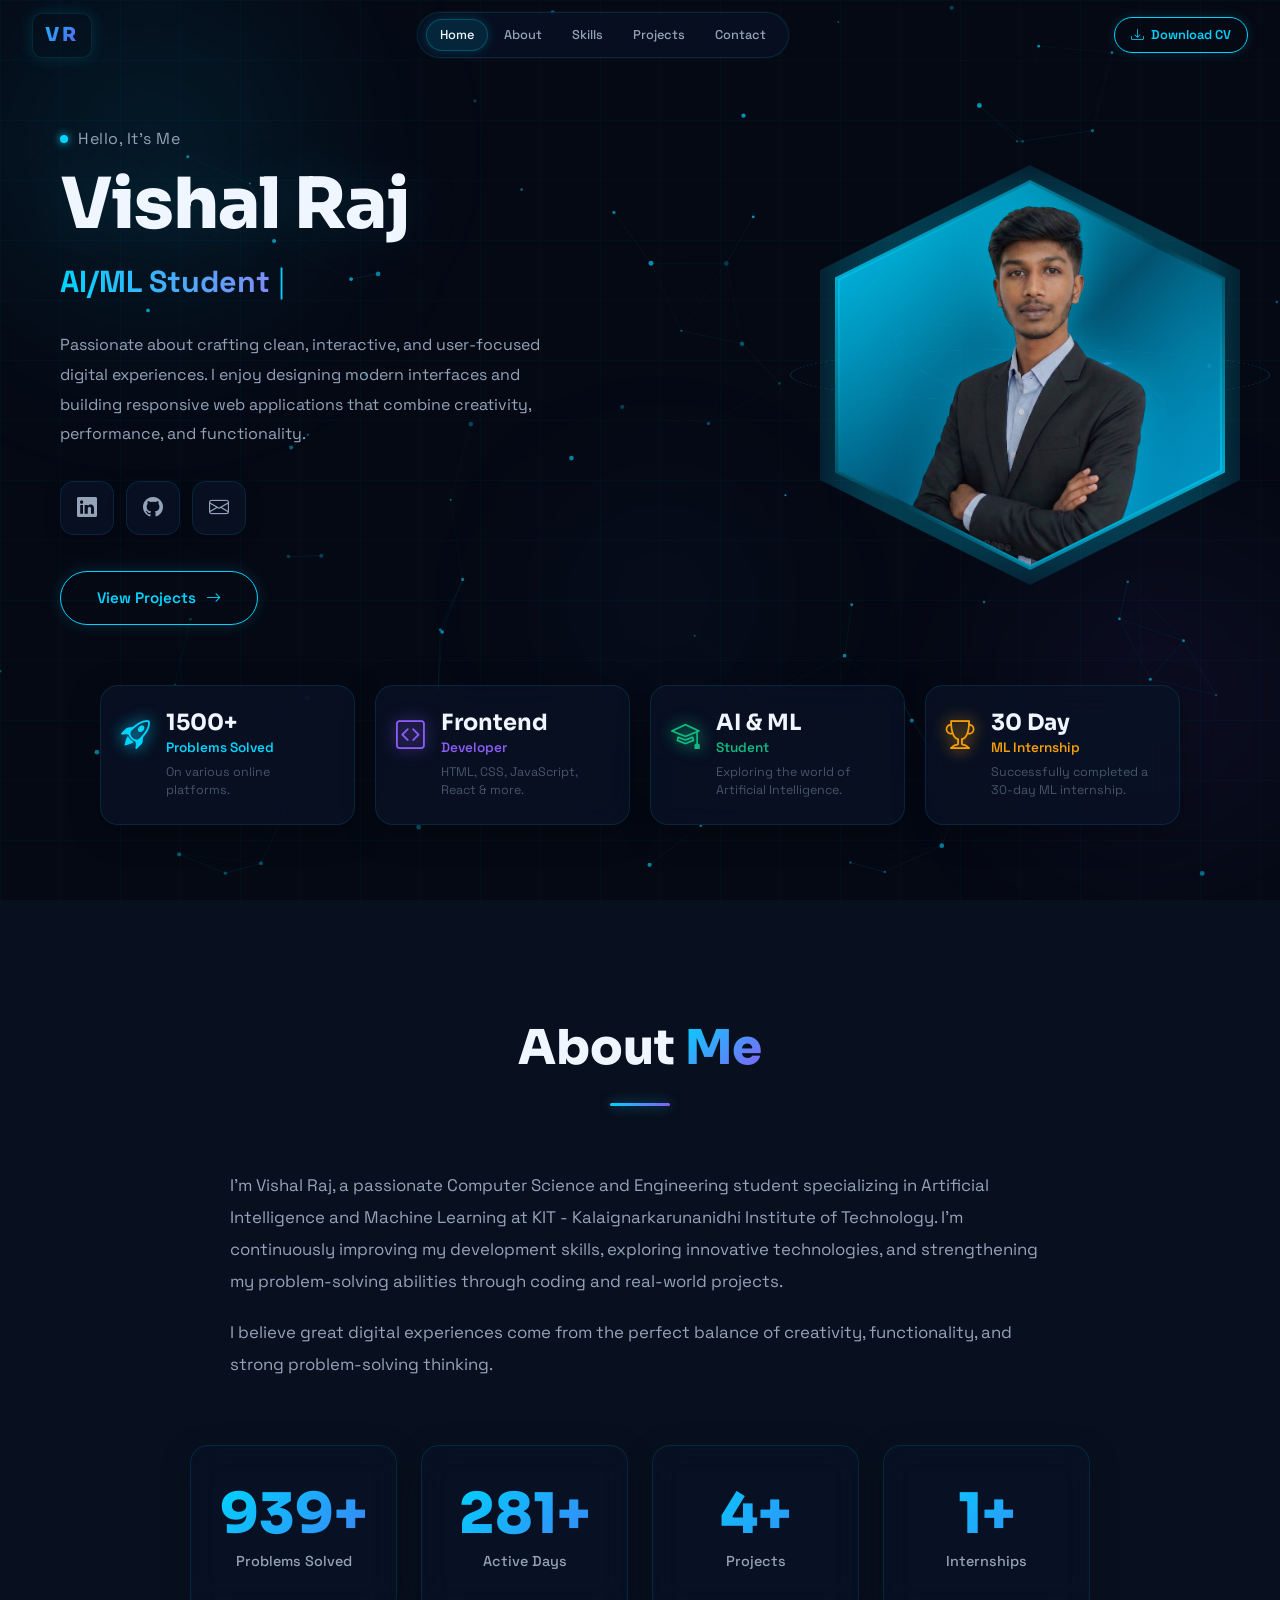
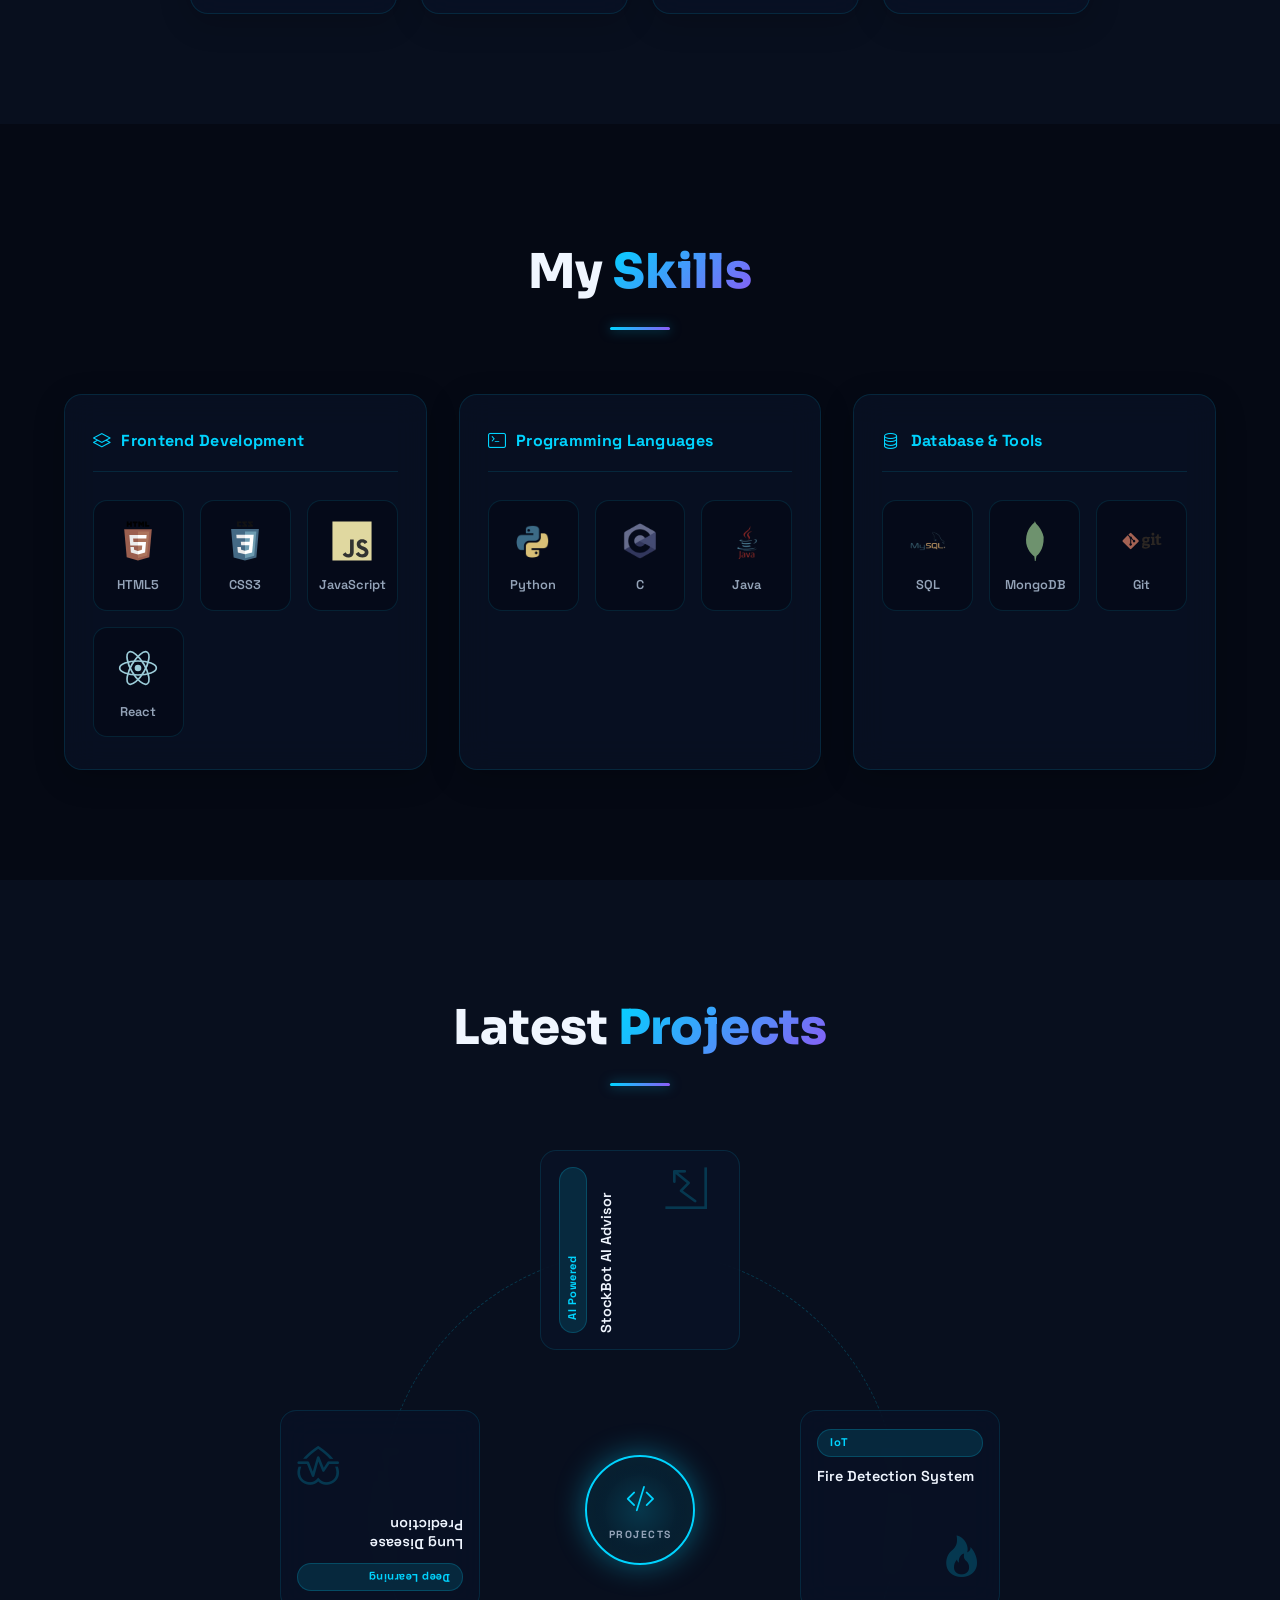
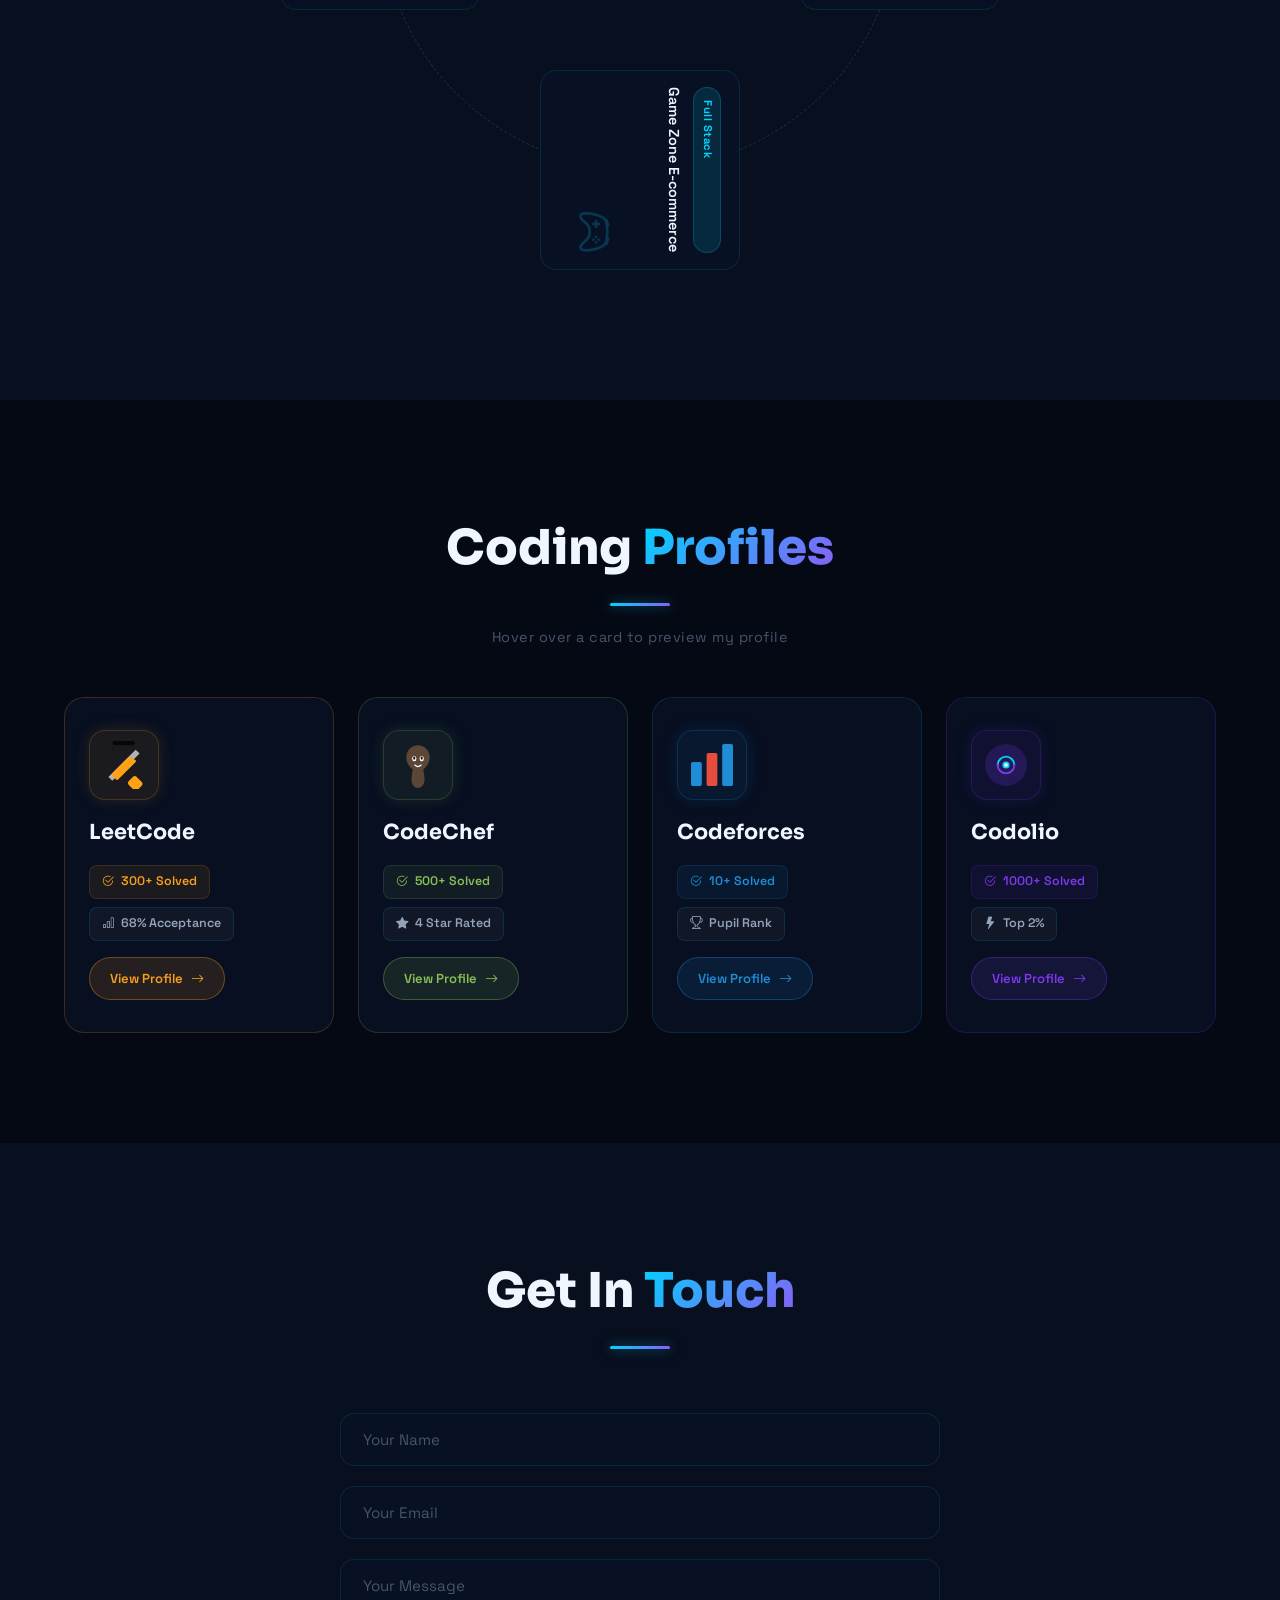
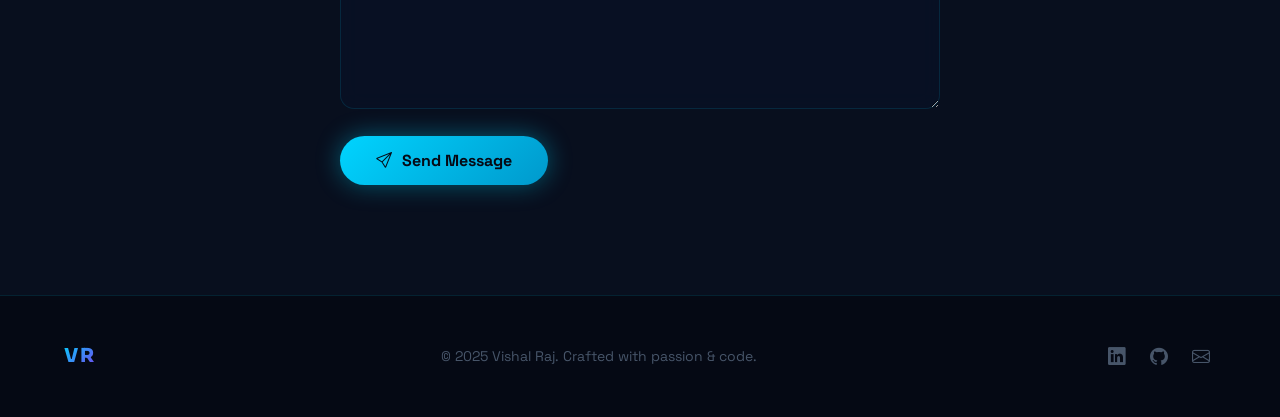
==== commit 8fb1ffca: "updated about section details." ====
--- a/index.html
+++ b/index.html
@@ -106,10 +106,7 @@
 
         <!-- CTA Buttons -->
         <div class="hero-buttons">
-          <a href="./images/vishal.PNG" download class="btn-primary" id="btn-download-cv">
-            <i class="bi bi-download"></i>
-            Download CV
-          </a>
+
           <a href="#projects" class="btn-secondary" id="btn-view-projects">
             View Projects
             <i class="bi bi-arrow-right"></i>
@@ -142,9 +139,9 @@
           <i class="bi bi-rocket-takeoff"></i>
         </div>
         <div class="info-card-content">
-          <h3>3+</h3>
-          <p class="info-card-title">Projects Completed</p>
-          <p class="info-card-sub">Built modern responsive web apps.</p>
+          <h3>1500+</h3>
+          <p class="info-card-title">Problems Solved</p>
+          <p class="info-card-sub">On various online platforms.</p>
         </div>
       </div>
       <div class="info-card scroll-reveal" style="--delay: 0.1s">
@@ -426,12 +423,19 @@
           <div class="cp-card-inner">
             <div class="cp-default">
               <div class="cp-logo-wrap">
-                <svg viewBox="0 0 95 111" fill="none" xmlns="http://www.w3.org/2000/svg" class="cp-logo-svg" width="48" height="48">
-                  <path d="M68.0063 83.0664C70.5 80.5764 74.5 80.5764 77 83.0664L88.5 94.5664C91 97.0564 91 101.056 88.5 103.566L79 113.066C76.5 115.556 72.5 115.556 70 113.066L58.5 101.566C56 99.066 56 95.066 58.5 92.566L68.0063 83.0664Z" fill="#FFA116"/>
-                  <path fill-rule="evenodd" clip-rule="evenodd" d="M11.5 83.0664L43 51.5664L52 60.5664L20.5 92.0664L11.5 83.0664ZM52 60.5664L83.5 29.0664L74.5 20.0664L43 51.5664L52 60.5664Z" fill="#B3B3B3"/>
-                  <rect x="21" y="0" width="51" height="10" rx="5" fill="#070706"/>
-                  <rect x="21" y="10" width="51" height="12" rx="0" fill="#1A1A1A"/>
-                  <path d="M62 38C60.5 36.5 58.5 36.5 57 38L20 75C18.5 76.5 18.5 78.5 20 80L29 89C30.5 90.5 32.5 90.5 34 89L74 49C75.5 47.5 75.5 45.5 74 44L62 38Z" fill="#FFA116"/>
+                <svg viewBox="0 0 95 111" fill="none" xmlns="http://www.w3.org/2000/svg" class="cp-logo-svg" width="48"
+                  height="48">
+                  <path
+                    d="M68.0063 83.0664C70.5 80.5764 74.5 80.5764 77 83.0664L88.5 94.5664C91 97.0564 91 101.056 88.5 103.566L79 113.066C76.5 115.556 72.5 115.556 70 113.066L58.5 101.566C56 99.066 56 95.066 58.5 92.566L68.0063 83.0664Z"
+                    fill="#FFA116" />
+                  <path fill-rule="evenodd" clip-rule="evenodd"
+                    d="M11.5 83.0664L43 51.5664L52 60.5664L20.5 92.0664L11.5 83.0664ZM52 60.5664L83.5 29.0664L74.5 20.0664L43 51.5664L52 60.5664Z"
+                    fill="#B3B3B3" />
+                  <rect x="21" y="0" width="51" height="10" rx="5" fill="#070706" />
+                  <rect x="21" y="10" width="51" height="12" rx="0" fill="#1A1A1A" />
+                  <path
+                    d="M62 38C60.5 36.5 58.5 36.5 57 38L20 75C18.5 76.5 18.5 78.5 20 80L29 89C30.5 90.5 32.5 90.5 34 89L74 49C75.5 47.5 75.5 45.5 74 44L62 38Z"
+                    fill="#FFA116" />
                 </svg>
               </div>
               <h3 class="cp-name">LeetCode</h3>
@@ -463,13 +467,16 @@
           <div class="cp-card-inner">
             <div class="cp-default">
               <div class="cp-logo-wrap">
-                <svg viewBox="0 0 80 90" fill="none" xmlns="http://www.w3.org/2000/svg" class="cp-logo-svg" width="48" height="48">
-                  <path d="M40 8C28 8 18 18 18 30C18 40 23 48 30 53L28 68C26 80 33 88 40 88C47 88 54 80 52 68L50 53C57 48 62 40 62 30C62 18 52 8 40 8Z" fill="#5B4638"/>
-                  <ellipse cx="33" cy="33" rx="4" ry="5" fill="white"/>
-                  <ellipse cx="47" cy="33" rx="4" ry="5" fill="white"/>
-                  <ellipse cx="33" cy="32" rx="2" ry="3" fill="#1a0a00"/>
-                  <ellipse cx="47" cy="32" rx="2" ry="3" fill="#1a0a00"/>
-                  <path d="M34 45 Q40 51 46 45" stroke="white" stroke-width="2" fill="none" stroke-linecap="round"/>
+                <svg viewBox="0 0 80 90" fill="none" xmlns="http://www.w3.org/2000/svg" class="cp-logo-svg" width="48"
+                  height="48">
+                  <path
+                    d="M40 8C28 8 18 18 18 30C18 40 23 48 30 53L28 68C26 80 33 88 40 88C47 88 54 80 52 68L50 53C57 48 62 40 62 30C62 18 52 8 40 8Z"
+                    fill="#5B4638" />
+                  <ellipse cx="33" cy="33" rx="4" ry="5" fill="white" />
+                  <ellipse cx="47" cy="33" rx="4" ry="5" fill="white" />
+                  <ellipse cx="33" cy="32" rx="2" ry="3" fill="#1a0a00" />
+                  <ellipse cx="47" cy="32" rx="2" ry="3" fill="#1a0a00" />
+                  <path d="M34 45 Q40 51 46 45" stroke="white" stroke-width="2" fill="none" stroke-linecap="round" />
                 </svg>
               </div>
               <h3 class="cp-name">CodeChef</h3>
@@ -501,10 +508,11 @@
           <div class="cp-card-inner">
             <div class="cp-default">
               <div class="cp-logo-wrap">
-                <svg viewBox="0 0 80 80" fill="none" xmlns="http://www.w3.org/2000/svg" class="cp-logo-svg" width="48" height="48">
-                  <rect x="5" y="35" width="18" height="40" rx="3" fill="#1F8DD6"/>
-                  <rect x="31" y="20" width="18" height="55" rx="3" fill="#E74C3C"/>
-                  <rect x="57" y="5" width="18" height="70" rx="3" fill="#1F8DD6"/>
+                <svg viewBox="0 0 80 80" fill="none" xmlns="http://www.w3.org/2000/svg" class="cp-logo-svg" width="48"
+                  height="48">
+                  <rect x="5" y="35" width="18" height="40" rx="3" fill="#1F8DD6" />
+                  <rect x="31" y="20" width="18" height="55" rx="3" fill="#E74C3C" />
+                  <rect x="57" y="5" width="18" height="70" rx="3" fill="#1F8DD6" />
                 </svg>
               </div>
               <h3 class="cp-name">Codeforces</h3>
@@ -536,12 +544,15 @@
           <div class="cp-card-inner">
             <div class="cp-default">
               <div class="cp-logo-wrap">
-                <svg viewBox="0 0 80 80" fill="none" xmlns="http://www.w3.org/2000/svg" class="cp-logo-svg" width="48" height="48">
-                  <circle cx="40" cy="40" r="34" fill="#7C3AED" opacity="0.2" stroke="#7C3AED" stroke-width="2"/>
-                  <path d="M26 40 C26 32 33 26 40 26 C47 26 54 32 54 40" stroke="#00D4FF" stroke-width="3" fill="none" stroke-linecap="round"/>
-                  <path d="M54 40 C54 48 47 54 40 54 C33 54 26 48 26 40" stroke="#7C3AED" stroke-width="3" fill="none" stroke-linecap="round"/>
-                  <circle cx="40" cy="40" r="6" fill="#00D4FF"/>
-                  <circle cx="40" cy="40" r="3" fill="white"/>
+                <svg viewBox="0 0 80 80" fill="none" xmlns="http://www.w3.org/2000/svg" class="cp-logo-svg" width="48"
+                  height="48">
+                  <circle cx="40" cy="40" r="34" fill="#7C3AED" opacity="0.2" stroke="#7C3AED" stroke-width="2" />
+                  <path d="M26 40 C26 32 33 26 40 26 C47 26 54 32 54 40" stroke="#00D4FF" stroke-width="3" fill="none"
+                    stroke-linecap="round" />
+                  <path d="M54 40 C54 48 47 54 40 54 C33 54 26 48 26 40" stroke="#7C3AED" stroke-width="3" fill="none"
+                    stroke-linecap="round" />
+                  <circle cx="40" cy="40" r="6" fill="#00D4FF" />
+                  <circle cx="40" cy="40" r="3" fill="white" />
                 </svg>
               </div>
               <h3 class="cp-name">Codolio</h3>
--- a/style.css
+++ b/style.css
@@ -121,11 +121,11 @@
 .header-inner {
   max-width: 1400px;
   margin: 0 auto;
-  padding: 18px 40px;
+  padding: 12px 32px;
   display: flex;
   align-items: center;
   justify-content: space-between;
-  gap: 24px;
+  gap: 20px;
 }
 
 /* Logo */
@@ -135,14 +135,14 @@
 
 .logo-text {
   font-family: var(--font-display);
-  font-size: 1.5rem;
+  font-size: 1.2rem;
   font-weight: 800;
   background: linear-gradient(135deg, var(--cyan), #7c3aed);
   -webkit-background-clip: text;
   -webkit-text-fill-color: transparent;
   background-clip: text;
   letter-spacing: 3px;
-  padding: 8px 16px;
+  padding: 6px 12px;
   border: 1.5px solid var(--border-subtle);
   border-radius: 10px;
   display: inline-block;
@@ -192,9 +192,9 @@
   z-index: 1;
   color: var(--text-2);
   text-decoration: none;
-  font-size: 0.875rem;
+  font-size: 0.8rem;
   font-weight: 500;
-  padding: 8px 20px;
+  padding: 6px 14px;
   border-radius: var(--radius-pill);
   transition: color var(--transition);
   white-space: nowrap;
@@ -216,13 +216,13 @@
 .btn-nav-cv {
   display: inline-flex;
   align-items: center;
-  gap: 8px;
-  padding: 9px 22px;
+  gap: 7px;
+  padding: 7px 16px;
   border: 1.5px solid var(--cyan);
   border-radius: var(--radius-pill);
   color: var(--cyan);
   text-decoration: none;
-  font-size: 0.875rem;
+  font-size: 0.8rem;
   font-weight: 600;
   transition: all var(--transition);
   box-shadow: 0 0 12px rgba(0, 212, 255, 0.15);
@@ -537,75 +537,7 @@
   gap: 14px;
 }
 
-/* ── Hero Image ── */
-.hero-image {
-  flex: 1;
-  display: flex;
-  justify-content: center;
-  align-items: center;
-  position: relative;
-  min-height: 460px;
-}
-
-/* Floating Tech Icons */
-.floating-icon {
-  position: absolute;
-  display: flex;
-  flex-direction: column;
-  align-items: center;
-  gap: 6px;
-  padding: 14px 12px 10px;
-  background: rgba(8, 18, 38, 0.8);
-  backdrop-filter: blur(12px);
-  border: 1px solid var(--border-subtle);
-  border-radius: 14px;
-  box-shadow: 0 8px 32px rgba(0,0,0,0.4);
-  cursor: default;
-  z-index: 10;
-  transition: all var(--transition);
-}
-
-.floating-icon span {
-  font-size: 0.65rem;
-  font-weight: 600;
-  color: var(--text-2);
-  letter-spacing: 0.5px;
-}
-
-.floating-icon:hover {
-  border-color: var(--cyan);
-  box-shadow: 0 8px 32px rgba(0, 212, 255, 0.25);
-  transform: translateY(-4px) scale(1.05);
-}
-
-.icon-react {
-  top: 5%;
-  right: -10px;
-  animation: floatIcon 4s ease-in-out infinite;
-}
-
-.icon-js {
-  top: 28%;
-  right: -30px;
-  animation: floatIcon 4s ease-in-out infinite 0.8s;
-}
-
-.icon-css {
-  bottom: 28%;
-  right: -20px;
-  animation: floatIcon 4s ease-in-out infinite 1.6s;
-}
-
-.icon-html {
-  bottom: 5%;
-  right: -10px;
-  animation: floatIcon 4s ease-in-out infinite 2.4s;
-}
-
-@keyframes floatIcon {
-  0%, 100% { transform: translateY(0); }
-  50%       { transform: translateY(-10px); }
-}
+
 
 /* Hexagon Container */
 .hexagon-container {
@@ -1234,97 +1166,6 @@
   background: var(--bg-primary);
 }
 
-.competitive-grid {
-  display: grid;
-  grid-template-columns: repeat(4, 1fr);
-  gap: 24px;
-  max-width: 1000px;
-  margin: 0 auto;
-}
-
-.competitive-card {
-  background: var(--bg-card);
-  backdrop-filter: blur(16px);
-  padding: 40px 24px;
-  border-radius: var(--radius-card);
-  text-align: center;
-  border: 1px solid var(--border-subtle);
-  transition: all var(--transition);
-  box-shadow: 0 8px 32px rgba(0,0,0,0.2);
-  opacity: 0;
-  transform: translateY(30px);
-}
-
-.competitive-card.animate {
-  opacity: 1;
-  transform: translateY(0);
-}
-
-.competitive-card:hover {
-  transform: translateY(-10px);
-  border-color: var(--cyan);
-  box-shadow: 0 16px 48px rgba(0, 212, 255, 0.2);
-}
-
-.platform-icon {
-  width: 70px;
-  height: 70px;
-  margin: 0 auto 20px;
-  background: rgba(0, 212, 255, 0.08);
-  border: 1px solid var(--border-subtle);
-  border-radius: 18px;
-  display: flex;
-  align-items: center;
-  justify-content: center;
-  font-size: 2rem;
-  color: var(--cyan);
-  transition: all var(--transition);
-}
-
-.competitive-card:hover .platform-icon {
-  background: rgba(0, 212, 255, 0.15);
-  border-color: rgba(0, 212, 255, 0.4);
-  box-shadow: 0 0 20px rgba(0, 212, 255, 0.25);
-}
-
-.competitive-card h3 {
-  font-size: 1.3rem;
-  font-weight: 700;
-  color: var(--text-1);
-  margin-bottom: 8px;
-}
-
-.problems-count {
-  font-family: var(--font-display);
-  font-size: 1.6rem;
-  font-weight: 700;
-  background: linear-gradient(135deg, var(--cyan), var(--blue));
-  -webkit-background-clip: text;
-  -webkit-text-fill-color: transparent;
-  background-clip: text;
-  margin-bottom: 20px;
-}
-
-.platform-link {
-  display: inline-flex;
-  align-items: center;
-  gap: 8px;
-  color: var(--text-2);
-  text-decoration: none;
-  font-size: 0.875rem;
-  font-weight: 500;
-  transition: all var(--transition);
-  padding: 8px 16px;
-  border-radius: var(--radius-pill);
-  border: 1px solid var(--border-subtle);
-}
-
-.platform-link:hover {
-  color: var(--cyan);
-  border-color: rgba(0, 212, 255, 0.4);
-  background: rgba(0, 212, 255, 0.06);
-  gap: 12px;
-}
 
 /* ============================================================
    CONTACT SECTION
@@ -1449,9 +1290,6 @@
     grid-template-columns: repeat(2, 1fr);
   }
 
-  .competitive-grid {
-    grid-template-columns: repeat(2, 1fr);
-  }
 
   .skills-container {
     grid-template-columns: repeat(2, 1fr);
@@ -1472,7 +1310,6 @@
   .orbit-ring-1 { width: 400px; height: 160px; }
   .orbit-ring-2 { width: 360px; height: 150px; }
 
-  .floating-icon { display: none; }
 }
 
 @media (max-width: 900px) {
@@ -1559,8 +1396,7 @@
 
 @media (max-width: 600px) {
   .info-cards-row,
-  .stats-grid,
-  .competitive-grid {
+  .stats-grid {
     grid-template-columns: 1fr;
   }
 
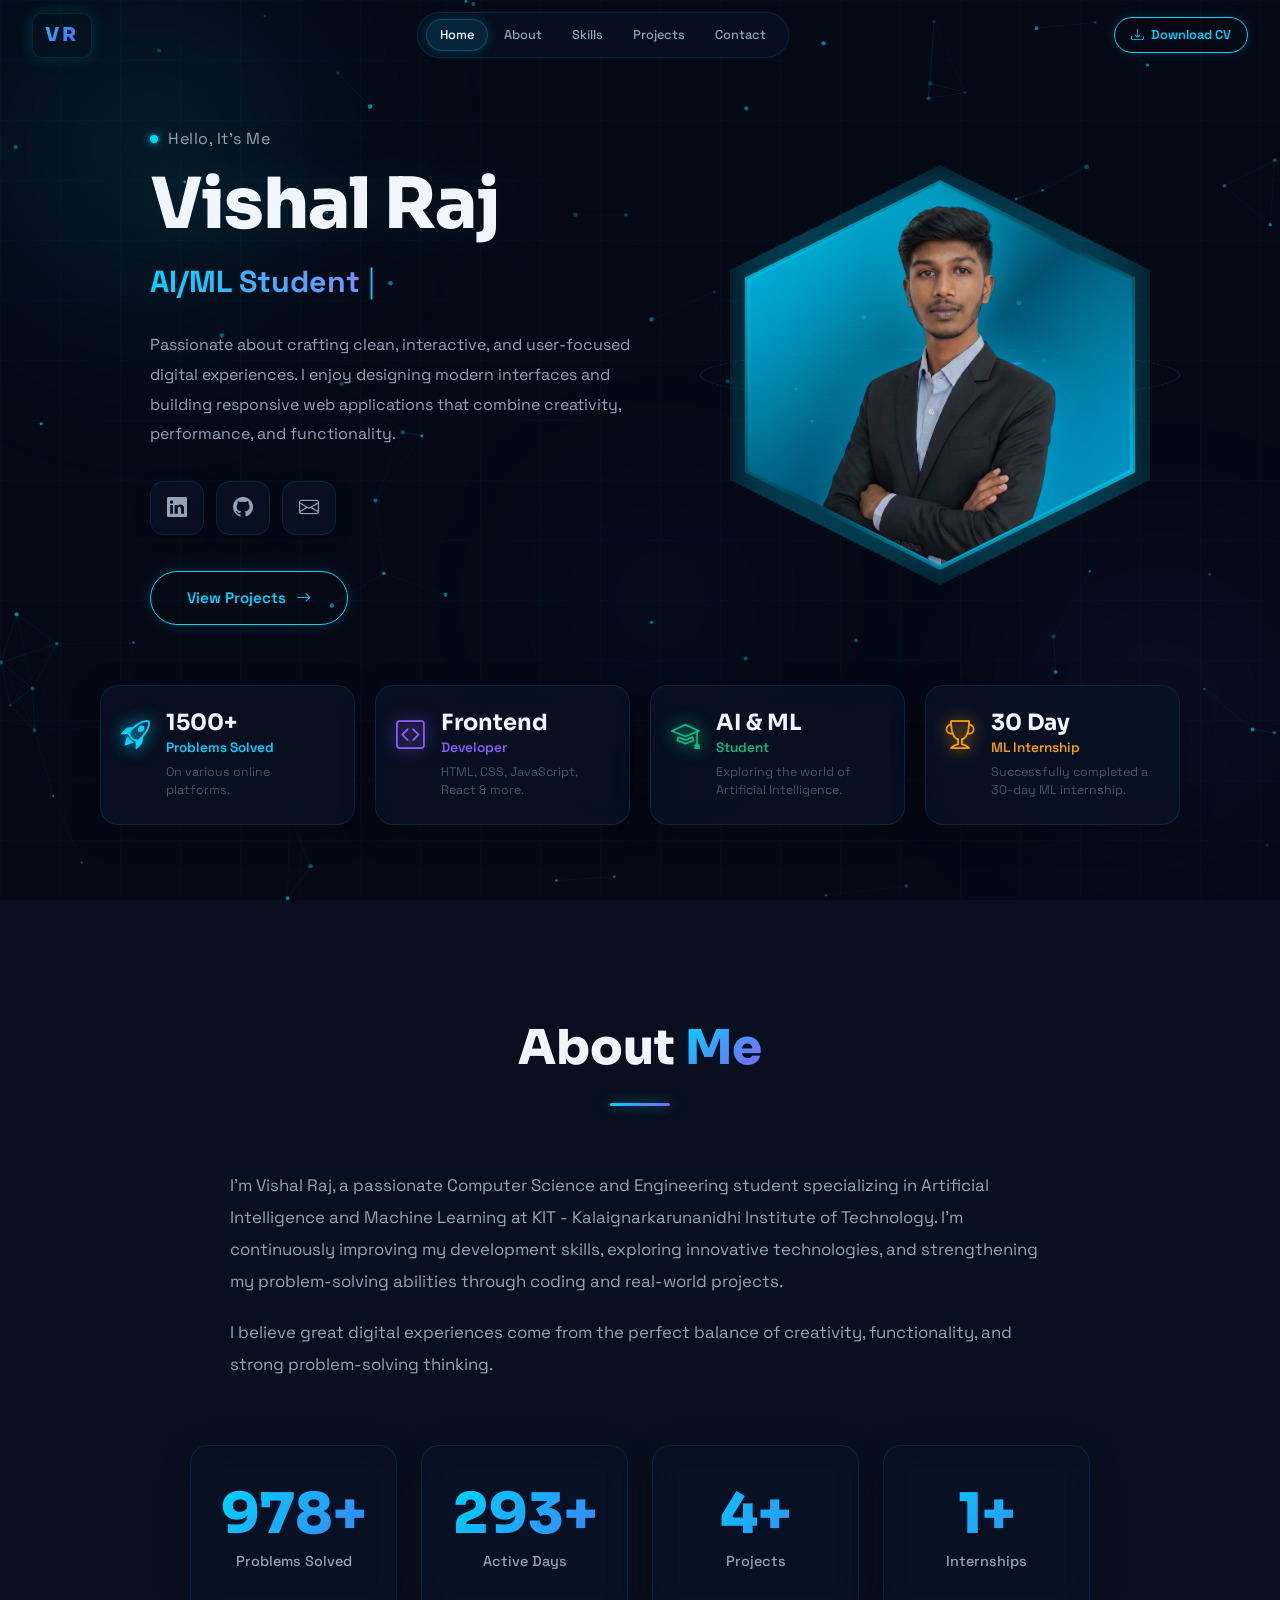
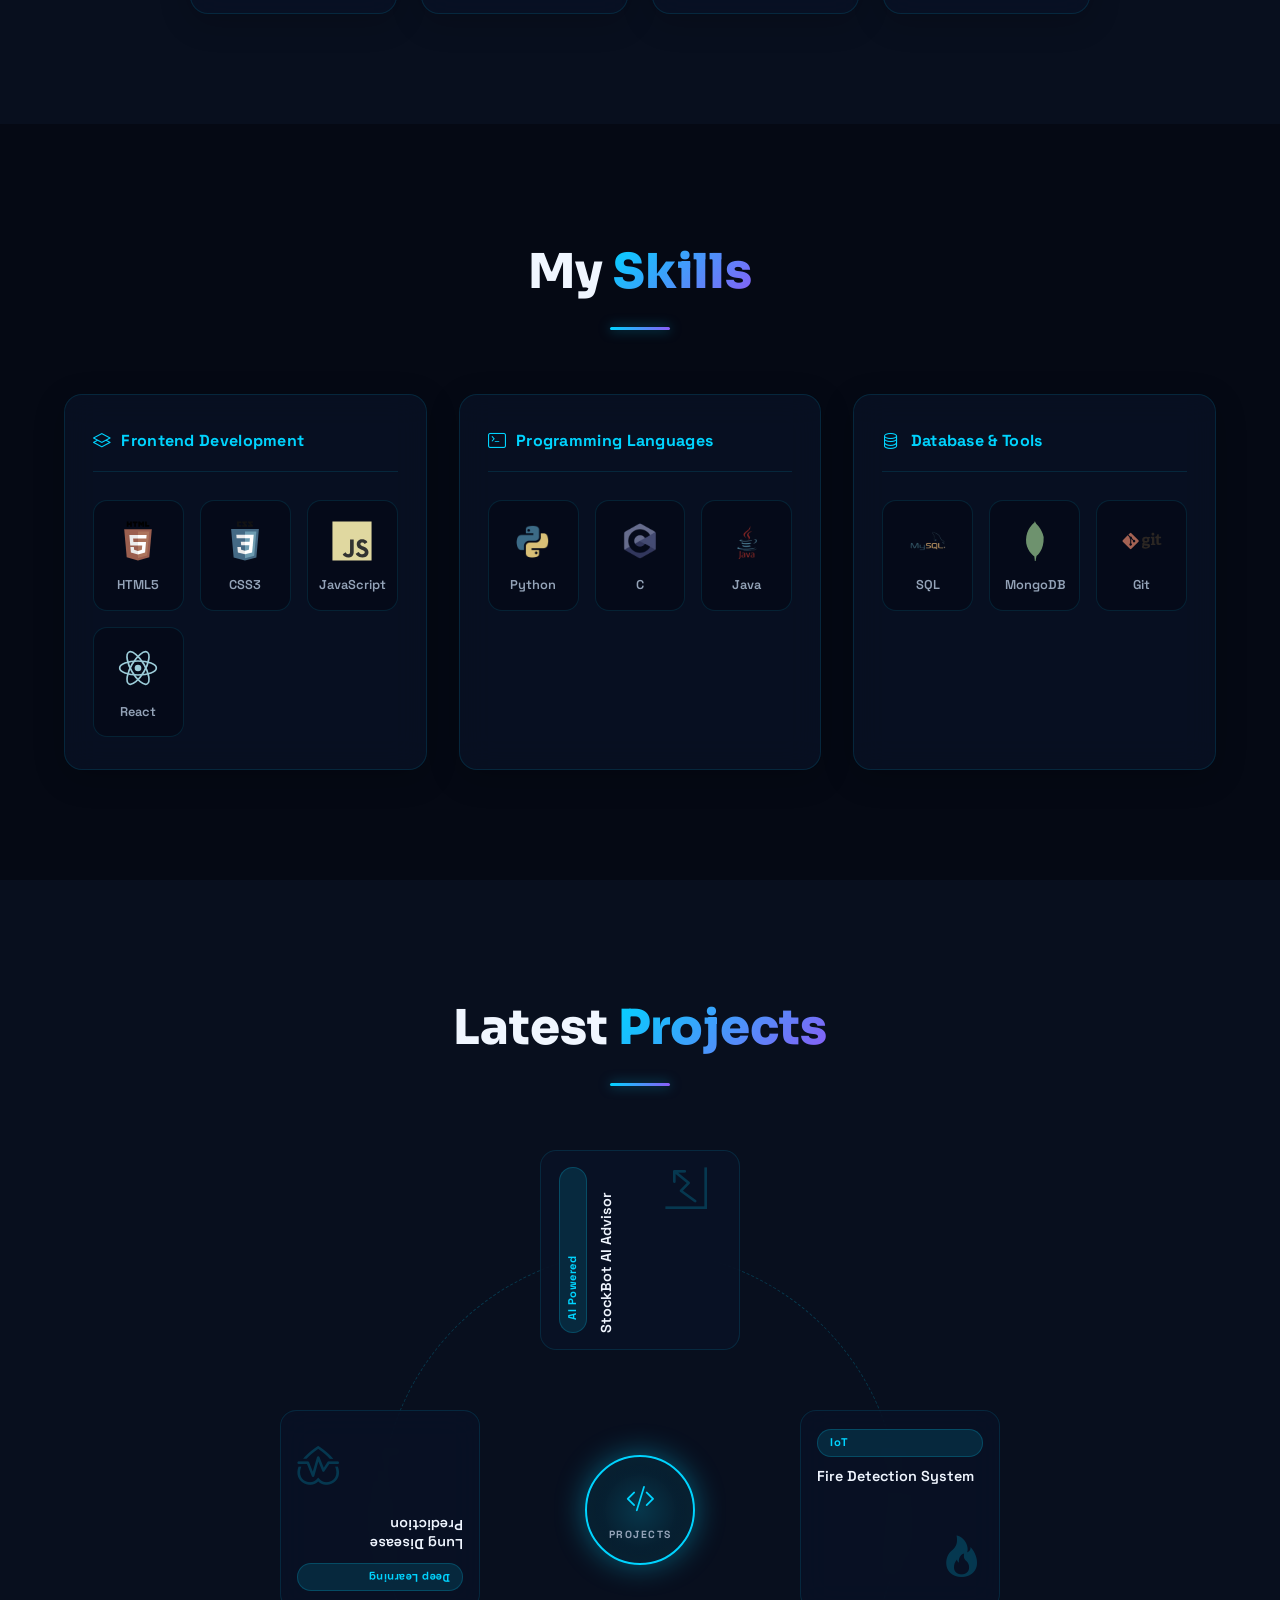
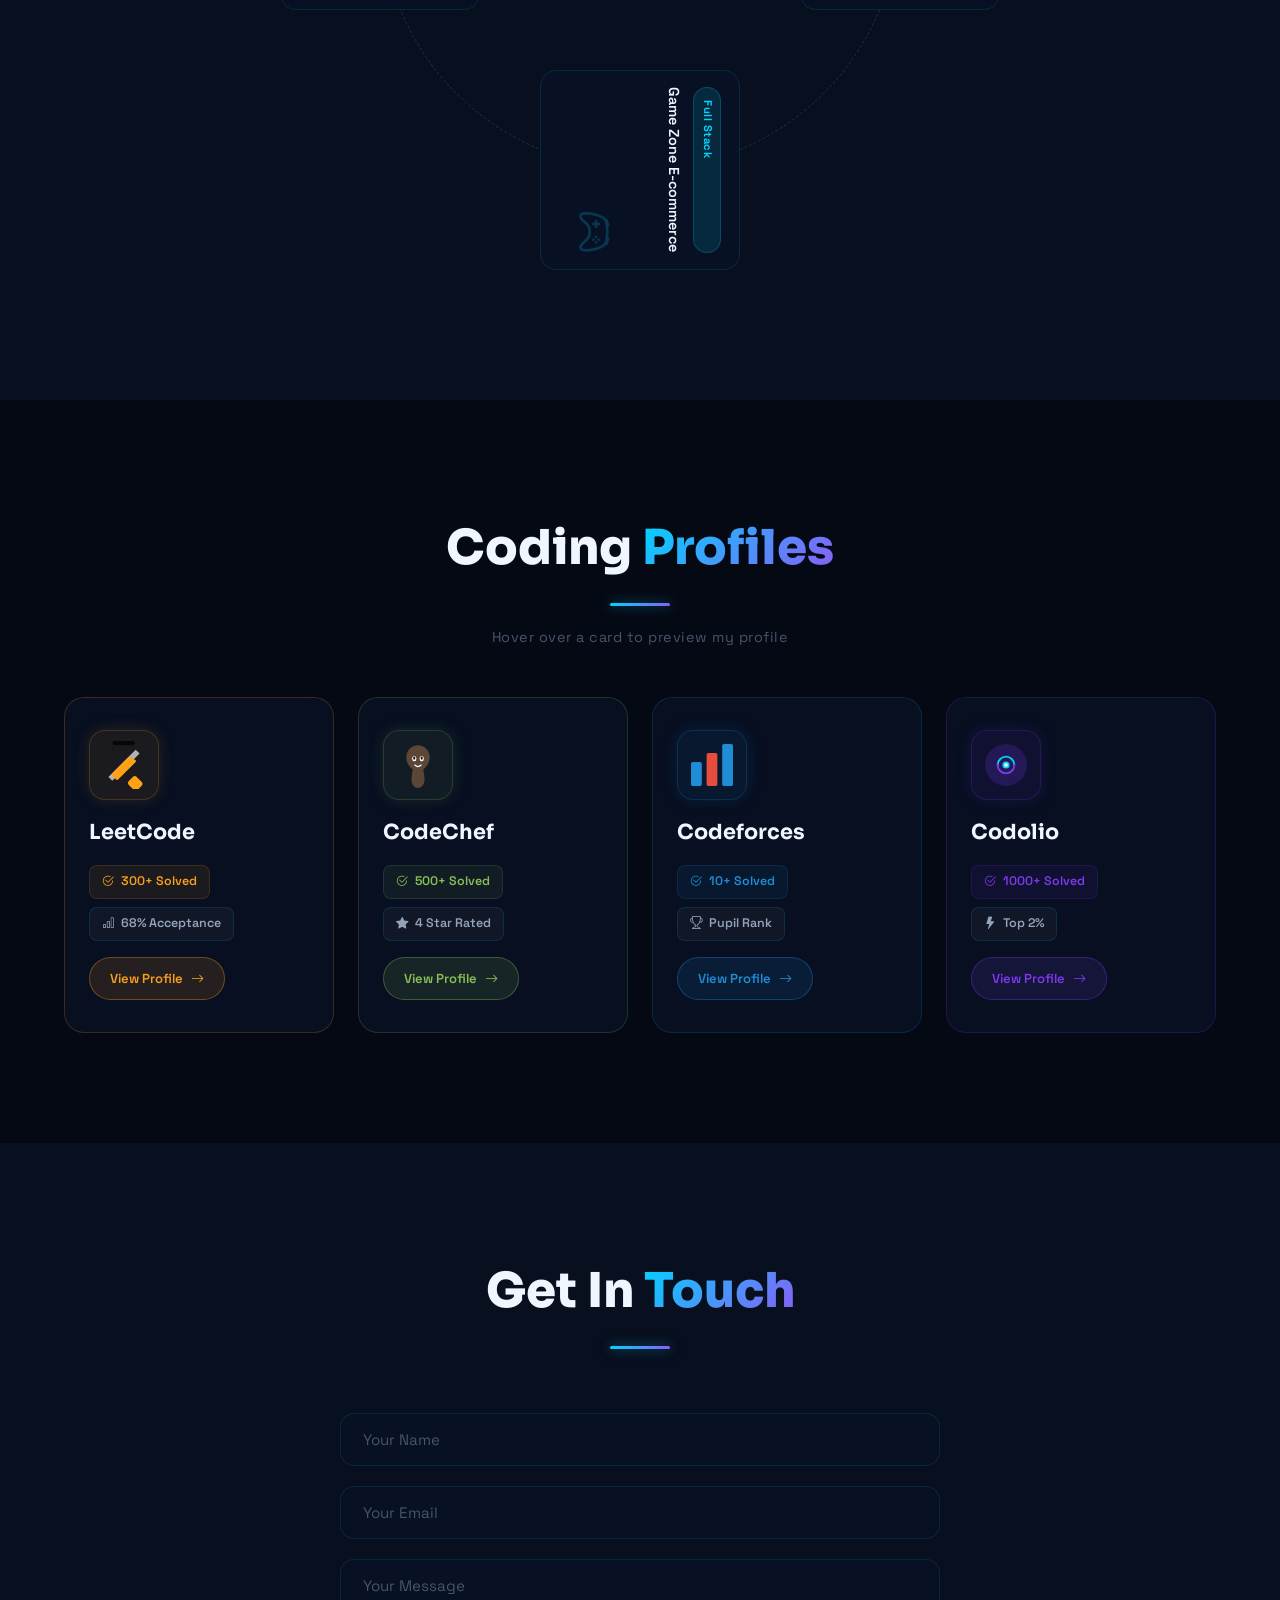
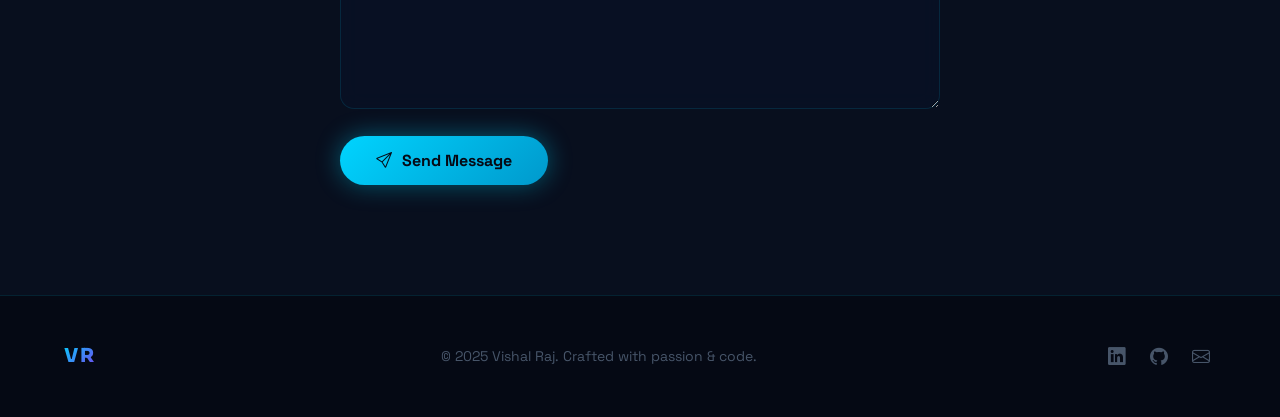
==== commit 8bb1e577: "Added resume pdf in download section." ====
--- a/index.html
+++ b/index.html
@@ -47,7 +47,8 @@
       </div>
 
       <div class="header-actions">
-        <a href="./images/vishal.PNG" download class="btn-nav-cv" id="btn-header-cv">
+        <a href="/Users/vishalraj/Desktop/Folders/resume/Vishalraj_resume(2026).pdf" download class="btn-nav-cv"
+          id="btn-header-cv">
           <i class="bi bi-download"></i>
           <span>Download CV</span>
         </a>
--- a/style.css
+++ b/style.css
@@ -318,8 +318,8 @@
   display: flex;
   align-items: center;
   justify-content: space-between;
-  gap: 80px;
-  max-width: 1300px;
+  gap: 40px;
+  max-width: 1100px;
   width: 100%;
   margin: 0 auto;
   padding: 0 60px;
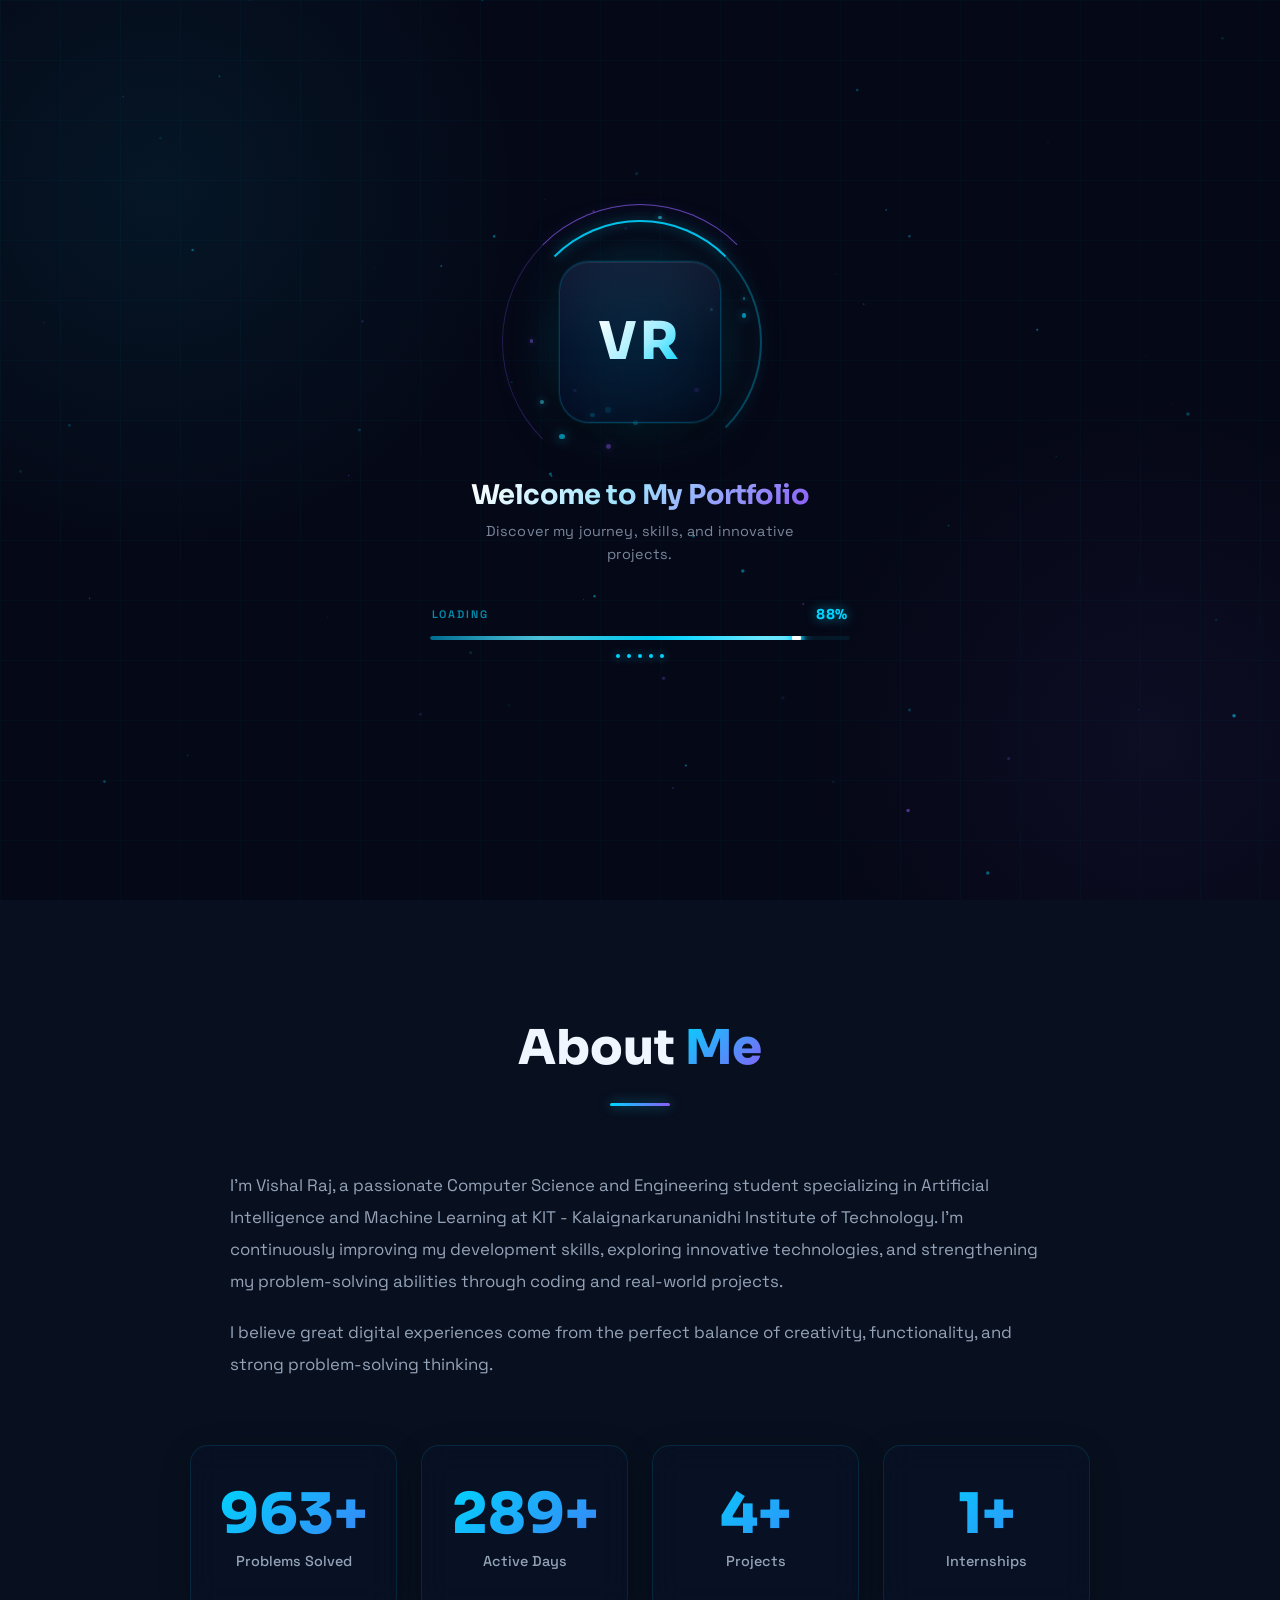
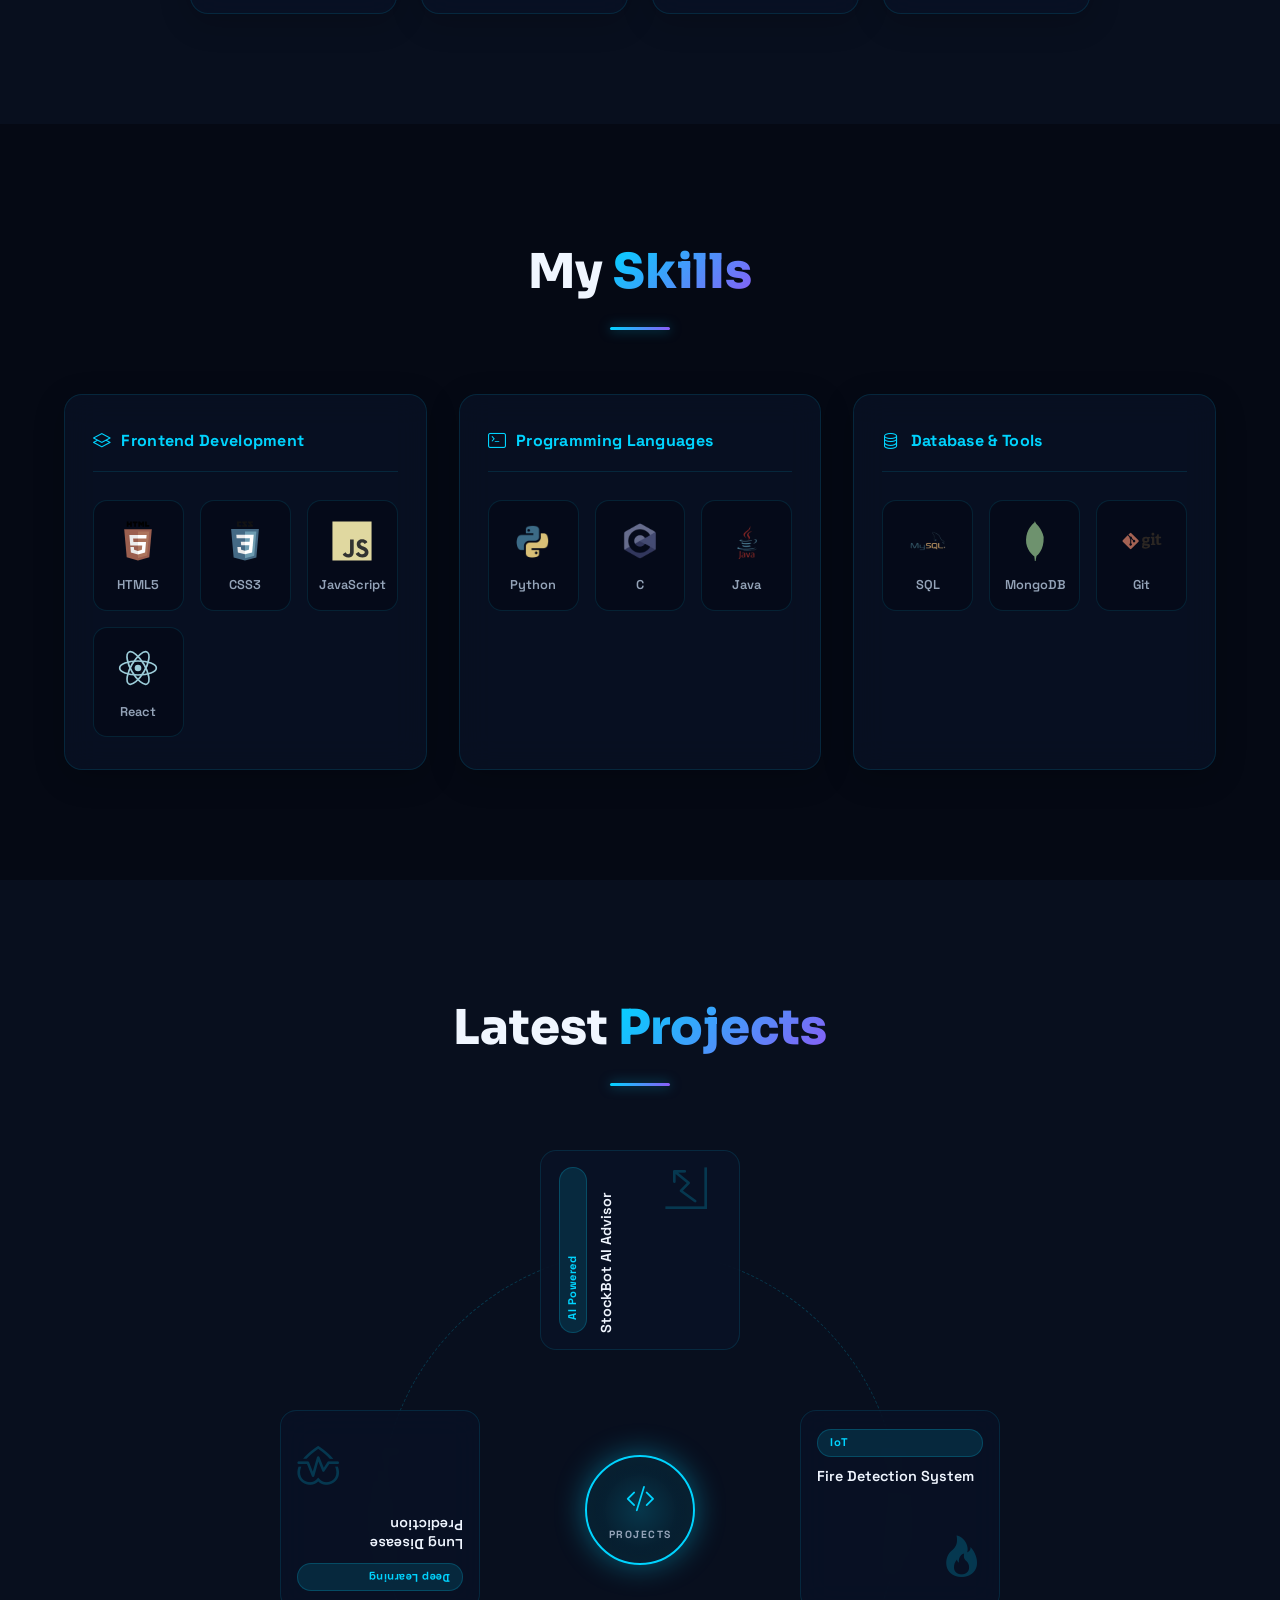
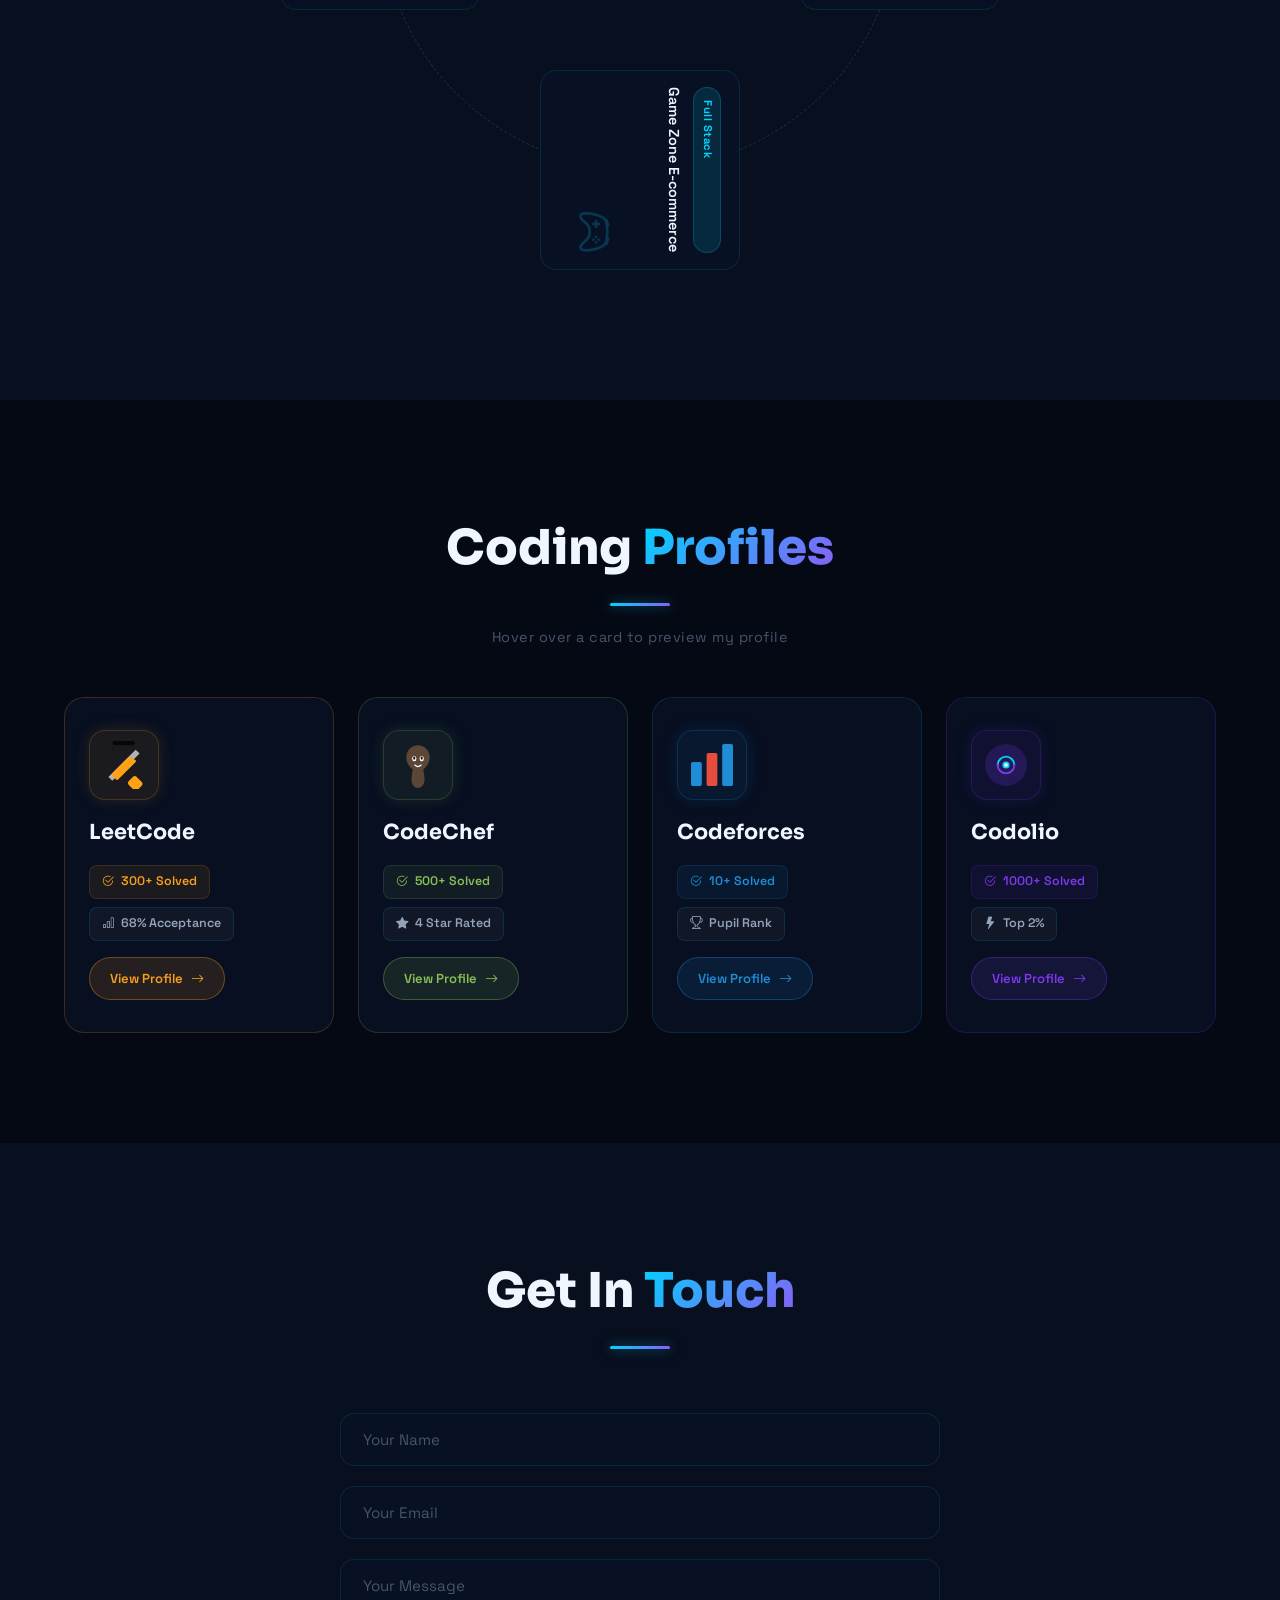
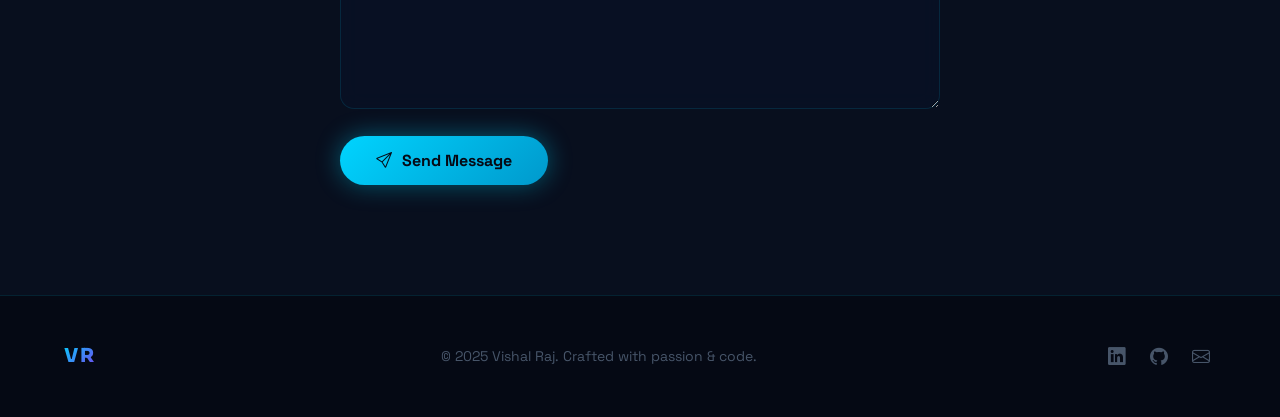
==== commit 00076476: "feat: add premium full-screen preloader with VR text logo, glassmorphism card, neon rings, progress " ====
--- a/index.html
+++ b/index.html
@@ -12,12 +12,74 @@
   <link
     href="https://fonts.googleapis.com/css2?family=Space+Grotesk:wght@300;400;500;600;700&family=Sora:wght@300;400;500;600;700;800&display=swap"
     rel="stylesheet">
+  <!-- Preloader: no-flash background set instantly -->
+  <style>html,body{background:#050816;}</style>
+  <link rel="stylesheet" href="preloader.css">
   <link rel="stylesheet" href="style.css">
   <link href="https://cdn.jsdelivr.net/npm/bootstrap-icons@1.10.5/font/bootstrap-icons.css" rel="stylesheet">
   <link href="https://cdnjs.cloudflare.com/ajax/libs/font-awesome/6.4.0/css/all.min.css" rel="stylesheet">
 </head>
 
 <body>
+
+  <!-- ==================== PRELOADER ==================== -->
+  <div id="vr-preloader" role="status" aria-label="Loading portfolio">
+
+    <!-- Background layers -->
+    <div class="pl-grid"></div>
+    <canvas id="pl-particles"></canvas>
+    <div class="pl-ambient-tl"></div>
+    <div class="pl-ambient-br"></div>
+
+    <!-- Main content -->
+    <div class="pl-content">
+
+      <!-- Logo Stage -->
+      <div class="pl-logo-stage">
+        <!-- Glow orb behind card -->
+        <div class="pl-glow-orb"></div>
+        <!-- Spinning rings -->
+        <div class="pl-ring-outer"></div>
+        <div class="pl-ring-mid"></div>
+        <!-- Glass card -->
+        <div class="pl-glass-card">
+          <!-- VR Text Logo — premium styled lettering -->
+          <div class="pl-vr-text" aria-label="VR Logo">VR</div>
+          <!-- card shimmer overlay -->
+          <div class="pl-card-shimmer"></div>
+        </div><!-- /.pl-glass-card -->
+      </div><!-- /.pl-logo-stage -->
+
+
+
+      <!-- Text -->
+      <div class="pl-text-block">
+        <h1 class="pl-title">Welcome to My Portfolio</h1>
+        <p class="pl-subtitle">Discover my journey, skills, and innovative projects.</p>
+      </div>
+
+      <!-- Progress -->
+      <div class="pl-progress-section">
+        <div class="pl-progress-header">
+          <span class="pl-progress-label">Loading</span>
+          <span class="pl-progress-pct" id="pl-pct">0%</span>
+        </div>
+        <div class="pl-bar-track">
+          <div class="pl-bar-fill" id="pl-bar-fill">
+            <div class="pl-bar-lead" id="pl-bar-lead"></div>
+          </div>
+        </div>
+        <div class="pl-dots-row">
+          <span class="pl-status-dot"></span>
+          <span class="pl-status-dot"></span>
+          <span class="pl-status-dot"></span>
+          <span class="pl-status-dot"></span>
+          <span class="pl-status-dot"></span>
+        </div>
+      </div>
+
+    </div><!-- /.pl-content -->
+  </div><!-- /#vr-preloader -->
 
   <!-- Particle Canvas -->
   <canvas id="particles-canvas"></canvas>
@@ -620,6 +682,8 @@
     </div>
   </footer>
 
+  <!-- Preloader script (runs before main.js) -->
+  <script src="./preloader.js"></script>
   <script src="./main.js"></script>
 
 </body>
--- a/preloader.css
+++ b/preloader.css
@@ -0,0 +1,507 @@
+/* ============================================================
+   VISHAL RAJ — PREMIUM PRELOADER
+   Full-screen | Glassmorphism | Neon Cyan | Futuristic
+   ============================================================ */
+
+/* ── Preloader Overlay ── */
+#vr-preloader {
+  position: fixed;
+  inset: 0;
+  width: 100vw;
+  height: 100vh;
+  background: #050816;
+  z-index: 99999;
+  display: flex;
+  flex-direction: column;
+  align-items: center;
+  justify-content: center;
+  overflow: hidden;
+  transition: opacity 0.9s cubic-bezier(0.4, 0, 0.2, 1);
+  will-change: opacity;
+}
+
+#vr-preloader.pl-fade-out {
+  opacity: 0;
+  pointer-events: none;
+}
+
+/* Prevent body scroll while preloader visible */
+body.pl-active {
+  overflow: hidden;
+}
+
+/* ── Preloader Grid Background ── */
+.pl-grid {
+  position: absolute;
+  inset: 0;
+  pointer-events: none;
+  background-image:
+    linear-gradient(rgba(0, 212, 255, 0.04) 1px, transparent 1px),
+    linear-gradient(90deg, rgba(0, 212, 255, 0.04) 1px, transparent 1px);
+  background-size: 60px 60px;
+  opacity: 0.65;
+  animation: pl-grid-pulse 4s ease-in-out infinite;
+}
+
+@keyframes pl-grid-pulse {
+  0%, 100% { opacity: 0.65; }
+  50%       { opacity: 0.3; }
+}
+
+/* ── Particle Canvas (Preloader) ── */
+#pl-particles {
+  position: absolute;
+  inset: 0;
+  pointer-events: none;
+  z-index: 0;
+}
+
+/* ── Ambient Glows ── */
+.pl-ambient-tl {
+  position: absolute;
+  top: -25%;
+  left: -20%;
+  width: 65vw;
+  height: 65vw;
+  background: radial-gradient(circle, rgba(0, 212, 255, 0.07) 0%, transparent 65%);
+  pointer-events: none;
+  animation: pl-ambient-1 9s ease-in-out infinite alternate;
+}
+
+.pl-ambient-br {
+  position: absolute;
+  bottom: -25%;
+  right: -20%;
+  width: 60vw;
+  height: 60vw;
+  background: radial-gradient(circle, rgba(139, 92, 246, 0.06) 0%, transparent 65%);
+  pointer-events: none;
+  animation: pl-ambient-2 11s ease-in-out infinite alternate;
+}
+
+@keyframes pl-ambient-1 {
+  from { transform: translate(0, 0) scale(1); }
+  to   { transform: translate(4%, 3%) scale(1.06); }
+}
+@keyframes pl-ambient-2 {
+  from { transform: translate(0, 0) scale(1); }
+  to   { transform: translate(-4%, -3%) scale(1.08); }
+}
+
+/* ── Main Content Wrapper ── */
+.pl-content {
+  position: relative;
+  z-index: 10;
+  display: flex;
+  flex-direction: column;
+  align-items: center;
+  gap: 38px;
+  animation: pl-content-in 0.6s cubic-bezier(0.22, 1, 0.36, 1) both;
+}
+
+@keyframes pl-content-in {
+  from { opacity: 0; transform: translateY(24px); }
+  to   { opacity: 1; transform: translateY(0); }
+}
+
+/* ── Logo Stage ── */
+.pl-logo-stage {
+  position: relative;
+  width: 200px;
+  height: 200px;
+  display: flex;
+  align-items: center;
+  justify-content: center;
+  transition: transform 0.8s cubic-bezier(0.4, 0, 0.2, 1), opacity 0.8s ease;
+}
+
+.pl-fade-out .pl-logo-stage {
+  transform: scale(0.88);
+  opacity: 0;
+}
+
+/* ── Rotating Outer Rings ── */
+.pl-ring-outer {
+  position: absolute;
+  inset: -22px;
+  border-radius: 50%;
+  animation: pl-ring-cw 3s linear infinite;
+}
+
+.pl-ring-outer::before {
+  content: '';
+  position: absolute;
+  inset: 0;
+  border-radius: 50%;
+  border: 2px solid transparent;
+  border-top-color: rgba(0, 212, 255, 0.9);
+  border-right-color: rgba(0, 212, 255, 0.3);
+  filter: drop-shadow(0 0 6px rgba(0, 212, 255, 0.7));
+}
+
+.pl-ring-mid {
+  position: absolute;
+  inset: -38px;
+  border-radius: 50%;
+  animation: pl-ring-ccw 4.5s linear infinite;
+}
+
+.pl-ring-mid::before {
+  content: '';
+  position: absolute;
+  inset: 0;
+  border-radius: 50%;
+  border: 1.5px solid transparent;
+  border-top-color: rgba(139, 92, 246, 0.7);
+  border-left-color: rgba(139, 92, 246, 0.25);
+  filter: drop-shadow(0 0 5px rgba(139, 92, 246, 0.5));
+}
+
+@keyframes pl-ring-cw  { to { transform: rotate(360deg);  } }
+@keyframes pl-ring-ccw { to { transform: rotate(-360deg); } }
+
+/* ── Neon Glow Orb behind card ── */
+.pl-glow-orb {
+  position: absolute;
+  inset: -8px;
+  border-radius: 50%;
+  background: radial-gradient(
+    circle,
+    rgba(0, 212, 255, 0.20) 0%,
+    rgba(0, 212, 255, 0.08) 45%,
+    transparent 70%
+  );
+  filter: blur(6px);
+  animation: pl-orb-breathe 2.4s ease-in-out infinite;
+}
+
+@keyframes pl-orb-breathe {
+  0%, 100% { transform: scale(1); opacity: 0.75; }
+  50%       { transform: scale(1.18); opacity: 1; }
+}
+
+/* ── Glassmorphism Card ── */
+.pl-glass-card {
+  position: relative;
+  width: 162px;
+  height: 162px;
+  border-radius: 30px;
+  background: linear-gradient(
+    145deg,
+    rgba(5, 20, 55, 0.65) 0%,
+    rgba(3, 10, 30, 0.72) 100%
+  );
+  backdrop-filter: blur(28px) saturate(180%);
+  -webkit-backdrop-filter: blur(28px) saturate(180%);
+  border: 1px solid rgba(0, 212, 255, 0.22);
+  box-shadow:
+    0 0 0 1px rgba(0, 212, 255, 0.07),
+    0 12px 40px rgba(0, 0, 0, 0.55),
+    0 0 70px rgba(0, 212, 255, 0.13),
+    inset 0 1px 0 rgba(255, 255, 255, 0.08),
+    inset 0 -1px 0 rgba(0, 212, 255, 0.05);
+  display: flex;
+  align-items: center;
+  justify-content: center;
+  animation: pl-logo-breathe 2.6s ease-in-out infinite;
+  z-index: 2;
+  overflow: hidden;
+}
+
+/* Glass inner highlight */
+.pl-glass-card::before {
+  content: '';
+  position: absolute;
+  top: 0;
+  left: 0;
+  right: 0;
+  height: 55%;
+  border-radius: 30px 30px 0 0;
+  background: linear-gradient(
+    180deg,
+    rgba(255, 255, 255, 0.055) 0%,
+    transparent 100%
+  );
+  pointer-events: none;
+}
+
+/* Animated shimmer border */
+.pl-card-shimmer {
+  position: absolute;
+  inset: -1px;
+  border-radius: 31px;
+  background: conic-gradient(
+    from 0deg,
+    transparent 0deg,
+    rgba(0, 212, 255, 0.55) 60deg,
+    transparent 120deg,
+    transparent 360deg
+  );
+  animation: pl-shimmer-spin 4s linear infinite;
+  -webkit-mask: linear-gradient(#fff 0 0) padding-box, linear-gradient(#fff 0 0);
+  -webkit-mask-composite: destination-out;
+  mask-composite: exclude;
+  pointer-events: none;
+}
+
+@keyframes pl-shimmer-spin {
+  from { transform: rotate(0deg); }
+  to   { transform: rotate(360deg); }
+}
+
+@keyframes pl-logo-breathe {
+  0%, 100% {
+    transform: scale(1);
+    box-shadow:
+      0 0 0 1px rgba(0, 212, 255, 0.07),
+      0 12px 40px rgba(0, 0, 0, 0.55),
+      0 0 70px rgba(0, 212, 255, 0.13),
+      inset 0 1px 0 rgba(255, 255, 255, 0.08);
+  }
+  50% {
+    transform: scale(1.035);
+    box-shadow:
+      0 0 0 1px rgba(0, 212, 255, 0.16),
+      0 14px 48px rgba(0, 0, 0, 0.58),
+      0 0 100px rgba(0, 212, 255, 0.24),
+      inset 0 1px 0 rgba(255, 255, 255, 0.11);
+  }
+}
+
+/* ── VR Text Logo ── */
+.pl-vr-text {
+  position: relative;
+  z-index: 1;
+  font-family: 'Sora', 'Space Grotesk', sans-serif;
+  font-size: 52px;
+  font-weight: 800;
+  letter-spacing: 0.06em;
+  line-height: 1;
+  background: linear-gradient(135deg, #ffffff 0%, #a0eeff 55%, #00d4ff 100%);
+  -webkit-background-clip: text;
+  -webkit-text-fill-color: transparent;
+  background-clip: text;
+  text-shadow: none;
+  animation: pl-vr-glow-pulse 2.6s ease-in-out infinite;
+  user-select: none;
+}
+
+@keyframes pl-vr-glow-pulse {
+  0%, 100% {
+    filter:
+      drop-shadow(0 0 6px rgba(0, 212, 255, 0.7))
+      drop-shadow(0 0 18px rgba(0, 212, 255, 0.35))
+      drop-shadow(0 0 38px rgba(0, 212, 255, 0.15));
+  }
+  50% {
+    filter:
+      drop-shadow(0 0 12px rgba(0, 212, 255, 1))
+      drop-shadow(0 0 32px rgba(0, 212, 255, 0.6))
+      drop-shadow(0 0 65px rgba(0, 212, 255, 0.28));
+  }
+}
+
+/* ── Floating Particles around logo ── */
+.pl-float-dot {
+  position: absolute;
+  border-radius: 50%;
+  pointer-events: none;
+  animation: pl-float-particle linear infinite;
+}
+
+@keyframes pl-float-particle {
+  0%   { transform: translateY(0px) rotate(0deg) scale(1);   opacity: 0; }
+  15%  { opacity: 1; }
+  85%  { opacity: 0.6; }
+  100% { transform: translateY(-80px) rotate(180deg) scale(0.3); opacity: 0; }
+}
+
+/* ── Text Block ── */
+.pl-text-block {
+  text-align: center;
+  display: flex;
+  flex-direction: column;
+  align-items: center;
+  gap: 9px;
+}
+
+.pl-title {
+  font-family: 'Sora', 'Space Grotesk', sans-serif;
+  font-size: clamp(1.25rem, 4.5vw, 1.7rem);
+  font-weight: 700;
+  letter-spacing: -0.02em;
+  background: linear-gradient(135deg, #ffffff 0%, #a0e4ff 45%, #8b5cf6 100%);
+  -webkit-background-clip: text;
+  -webkit-text-fill-color: transparent;
+  background-clip: text;
+  opacity: 0;
+  transform: translateY(12px);
+  animation: pl-fade-slide-in 0.7s 0.5s cubic-bezier(0.22, 1, 0.36, 1) forwards;
+  line-height: 1.15;
+}
+
+.pl-subtitle {
+  font-family: 'Space Grotesk', sans-serif;
+  font-size: clamp(0.77rem, 2.5vw, 0.9rem);
+  color: rgba(148, 163, 184, 0.82);
+  font-weight: 400;
+  letter-spacing: 0.01em;
+  max-width: 310px;
+  line-height: 1.6;
+  opacity: 0;
+  transform: translateY(12px);
+  animation: pl-fade-slide-in 0.7s 0.82s cubic-bezier(0.22, 1, 0.36, 1) forwards;
+}
+
+@keyframes pl-fade-slide-in {
+  to { opacity: 1; transform: translateY(0); }
+}
+
+/* ── Progress Section ── */
+.pl-progress-section {
+  width: clamp(260px, 60vw, 420px);
+  display: flex;
+  flex-direction: column;
+  align-items: center;
+  gap: 10px;
+  opacity: 0;
+  animation: pl-fade-slide-in 0.7s 1.1s cubic-bezier(0.22, 1, 0.36, 1) forwards;
+}
+
+.pl-progress-header {
+  display: flex;
+  justify-content: space-between;
+  align-items: center;
+  width: 100%;
+  padding: 0 2px;
+}
+
+.pl-progress-label {
+  font-family: 'Space Grotesk', sans-serif;
+  font-size: 0.68rem;
+  font-weight: 600;
+  letter-spacing: 0.18em;
+  text-transform: uppercase;
+  color: rgba(0, 212, 255, 0.65);
+}
+
+.pl-progress-pct {
+  font-family: 'Sora', sans-serif;
+  font-size: 0.85rem;
+  font-weight: 700;
+  color: #00d4ff;
+  letter-spacing: 0.05em;
+  min-width: 42px;
+  text-align: right;
+  text-shadow: 0 0 12px rgba(0, 212, 255, 0.65);
+}
+
+/* Bar track */
+.pl-bar-track {
+  position: relative;
+  width: 100%;
+  height: 4px;
+  background: rgba(0, 212, 255, 0.08);
+  border-radius: 999px;
+  overflow: hidden;
+}
+
+/* Glowing fill */
+.pl-bar-fill {
+  position: absolute;
+  top: 0; left: 0;
+  height: 100%;
+  width: 0%;
+  border-radius: 999px;
+  background: linear-gradient(90deg, #006b8f 0%, #00b8d9 40%, #00d4ff 70%, #40e0ff 100%);
+  box-shadow:
+    0 0 10px rgba(0, 212, 255, 0.75),
+    0 0 22px rgba(0, 212, 255, 0.4);
+  transition: width 0.06s linear;
+  will-change: width;
+}
+
+/* Shimmer sweep */
+.pl-bar-fill::before {
+  content: '';
+  position: absolute;
+  inset: 0;
+  background: linear-gradient(
+    90deg,
+    transparent 0%,
+    rgba(255, 255, 255, 0.3) 50%,
+    transparent 100%
+  );
+  background-size: 60% 100%;
+  animation: pl-bar-shimmer 1.5s linear infinite;
+}
+
+@keyframes pl-bar-shimmer {
+  from { background-position: -100% 0; }
+  to   { background-position: 250% 0; }
+}
+
+/* Leading dot */
+.pl-bar-lead {
+  position: absolute;
+  right: -1px;
+  top: 50%;
+  transform: translateY(-50%);
+  width: 9px;
+  height: 9px;
+  border-radius: 50%;
+  background: #ffffff;
+  box-shadow:
+    0 0 5px 2px rgba(0, 212, 255, 0.95),
+    0 0 12px 3px rgba(0, 212, 255, 0.55);
+  animation: pl-lead-pulse 0.85s ease-in-out infinite;
+}
+
+@keyframes pl-lead-pulse {
+  0%, 100% { transform: translateY(-50%) scale(1); }
+  50%       { transform: translateY(-50%) scale(1.35); }
+}
+
+/* Status dots */
+.pl-dots-row {
+  display: flex;
+  gap: 7px;
+  align-items: center;
+  margin-top: 4px;
+}
+
+.pl-status-dot {
+  width: 4px;
+  height: 4px;
+  border-radius: 50%;
+  background: rgba(0, 212, 255, 0.2);
+  transition: background 0.3s ease, box-shadow 0.3s ease;
+}
+
+.pl-status-dot.pl-dot-active {
+  background: #00d4ff;
+  box-shadow: 0 0 8px rgba(0, 212, 255, 0.8);
+  animation: pl-dot-blink 1s ease-in-out infinite;
+}
+
+@keyframes pl-dot-blink {
+  0%, 100% { opacity: 1; }
+  50%       { opacity: 0.4; }
+}
+
+/* ── Responsive ── */
+@media (max-width: 600px) {
+  .pl-logo-stage  { width: 172px; height: 172px; }
+  .pl-glass-card  { width: 136px; height: 136px; border-radius: 24px; }
+  .pl-vr-logo     { width: 74px;  height: 74px; }
+  .pl-ring-outer  { inset: -16px; }
+  .pl-ring-mid    { inset: -28px; }
+  .pl-progress-section { width: clamp(220px, 88vw, 360px); }
+  .pl-content     { gap: 28px; }
+}
+
+@media (max-width: 380px) {
+  .pl-glass-card { width: 116px; height: 116px; }
+  .pl-vr-logo    { width: 62px; height: 62px; }
+  .pl-content    { gap: 22px; }
+}
